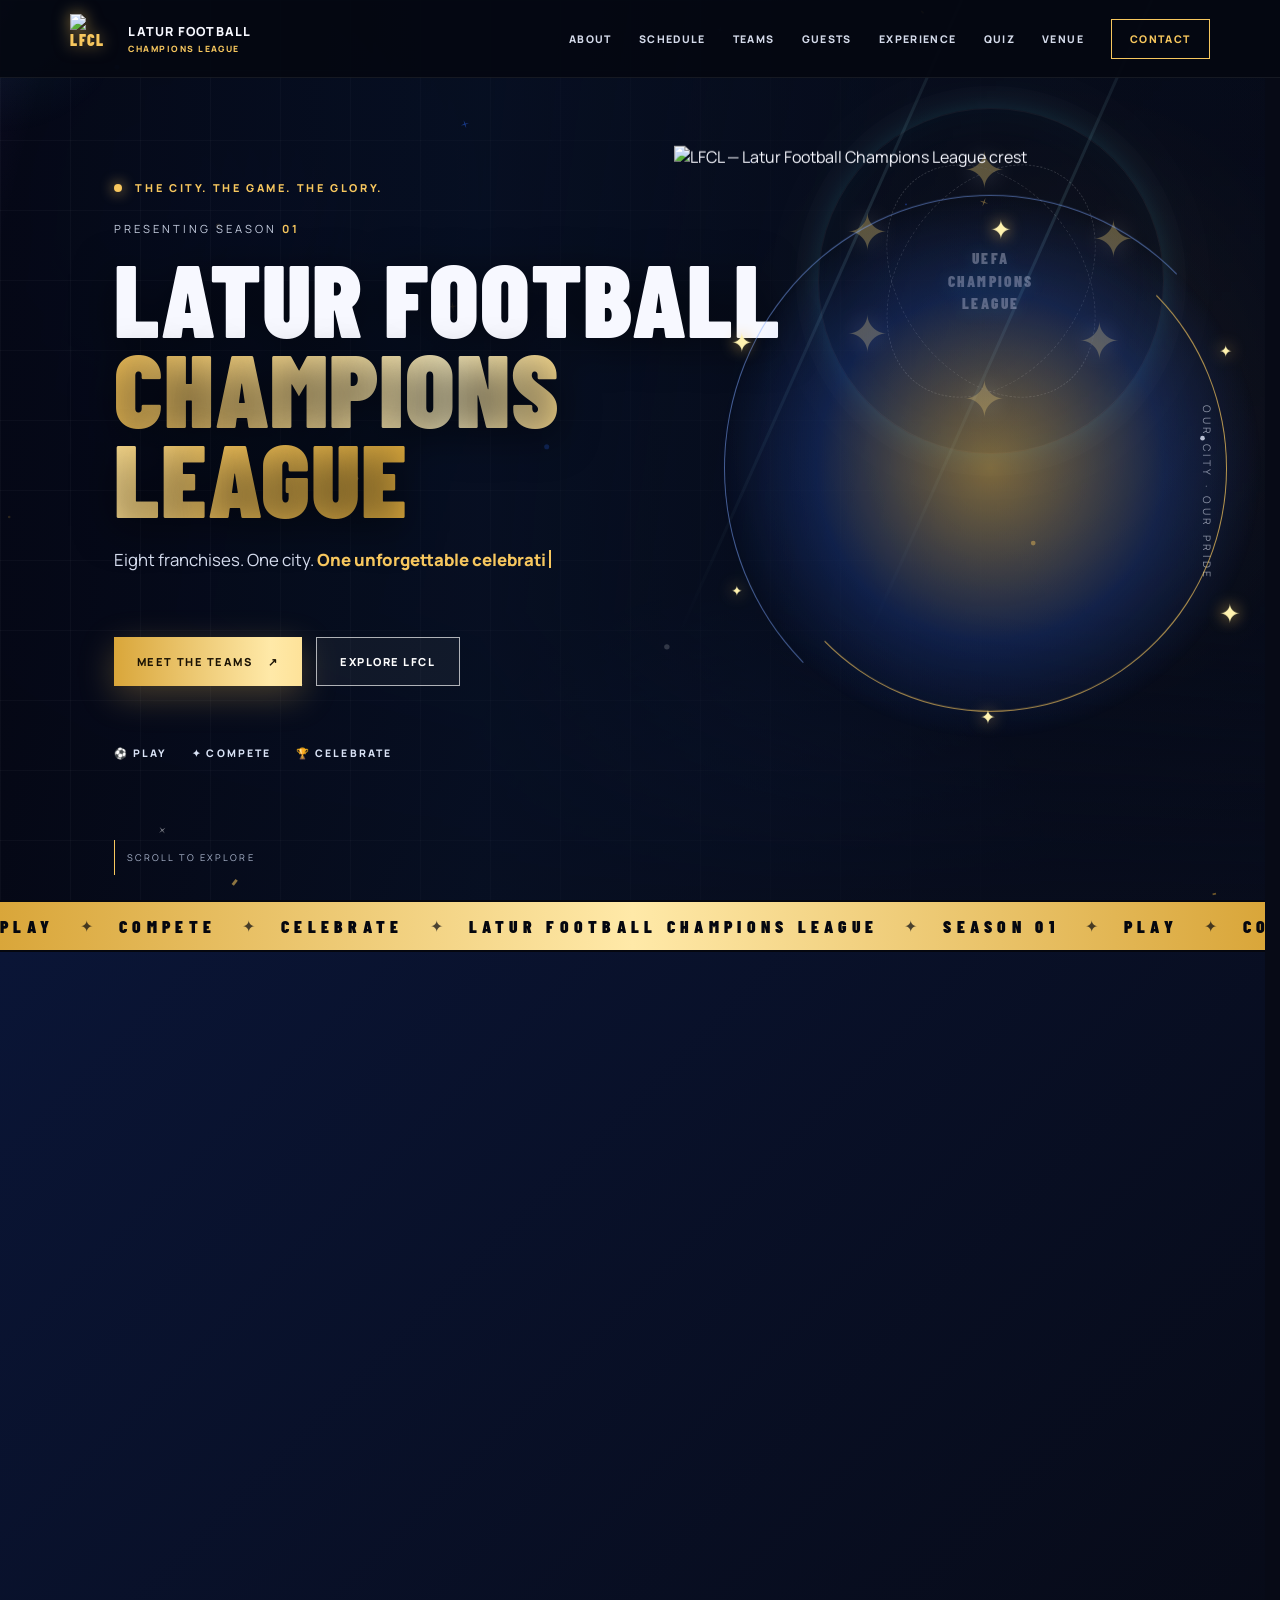
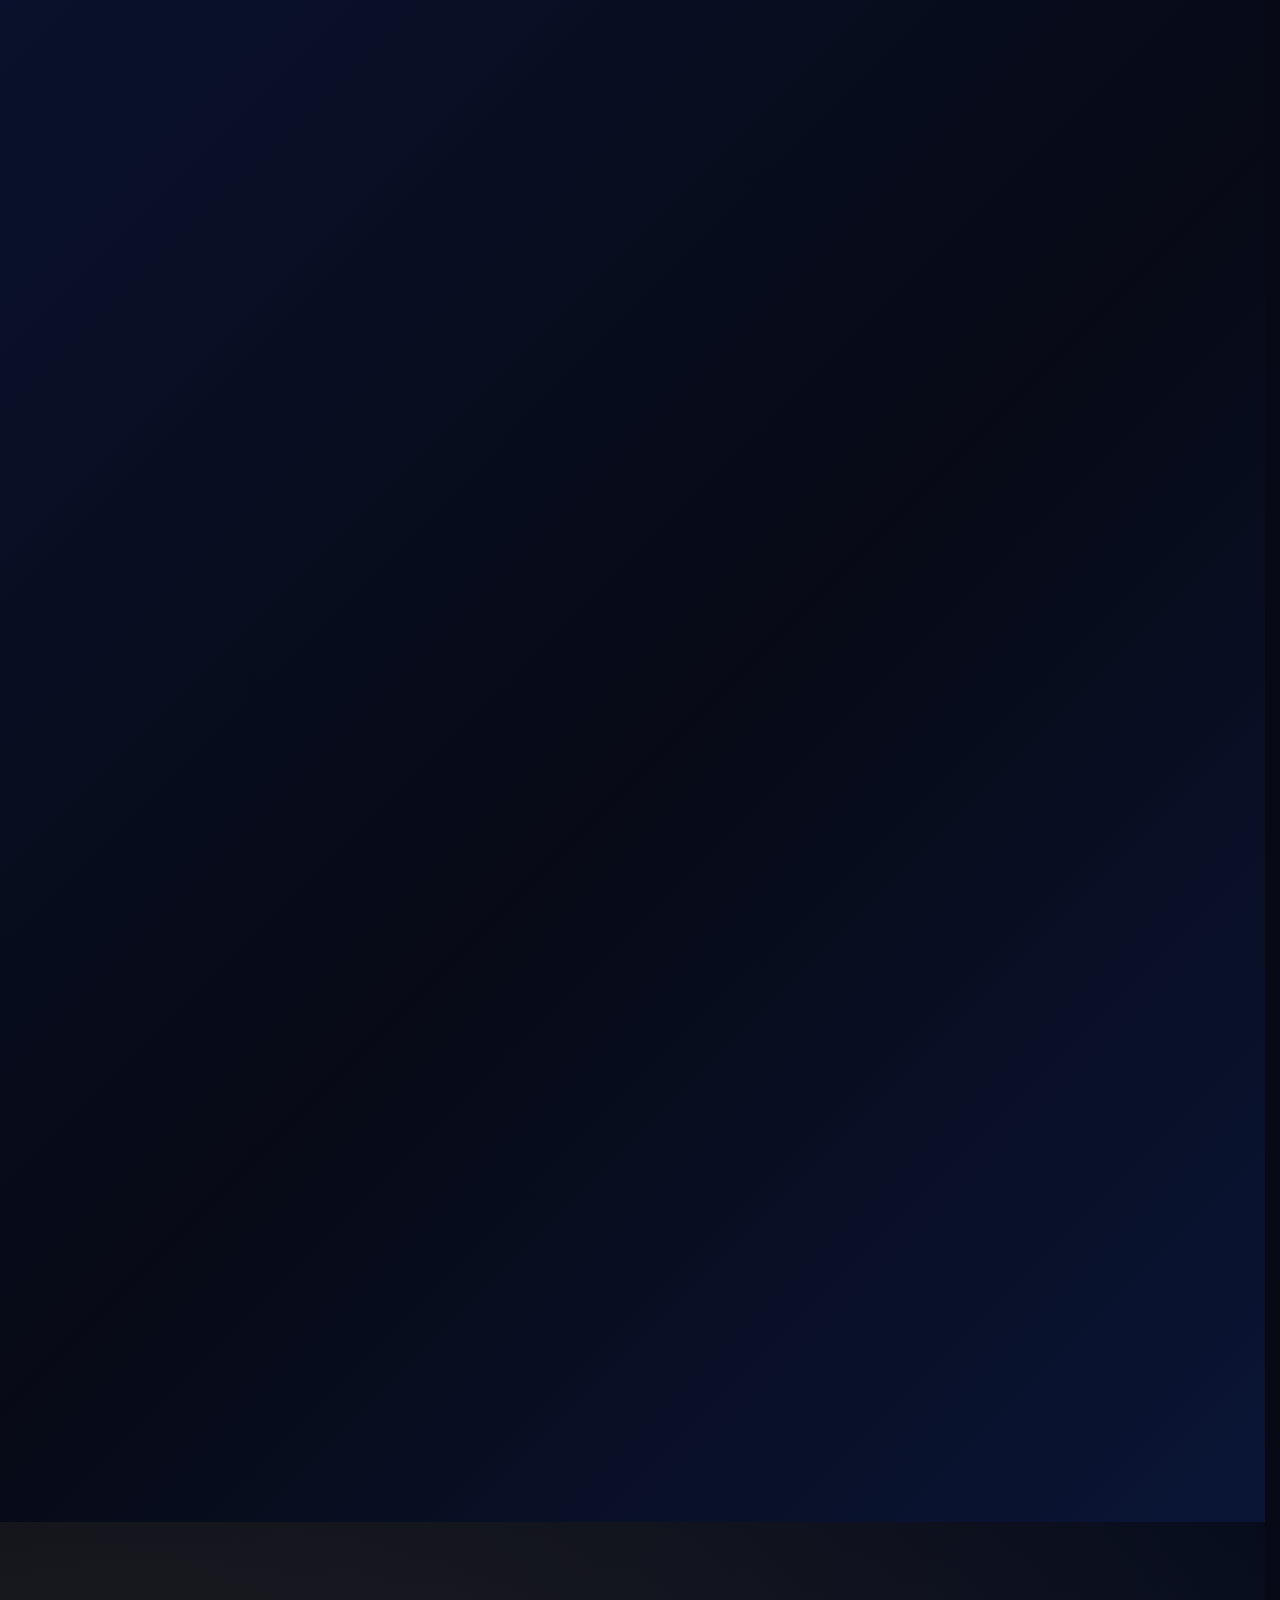
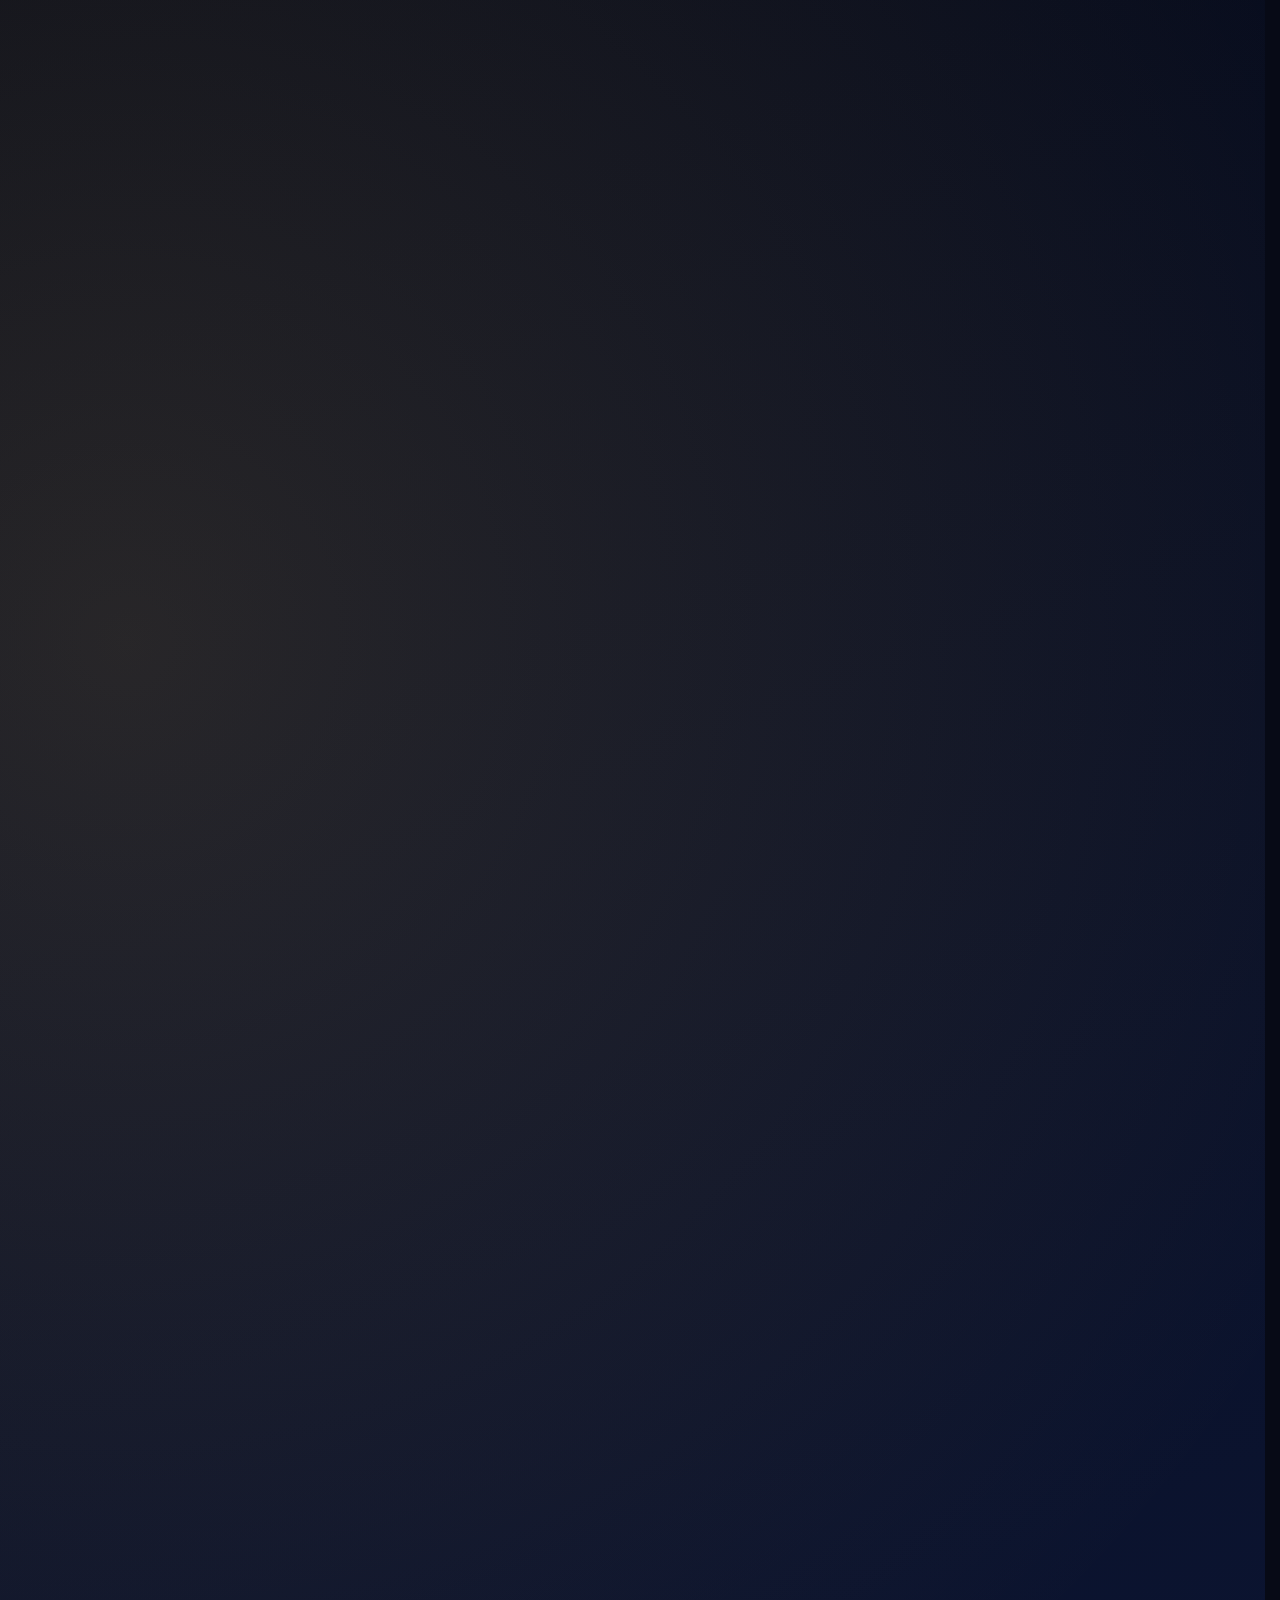
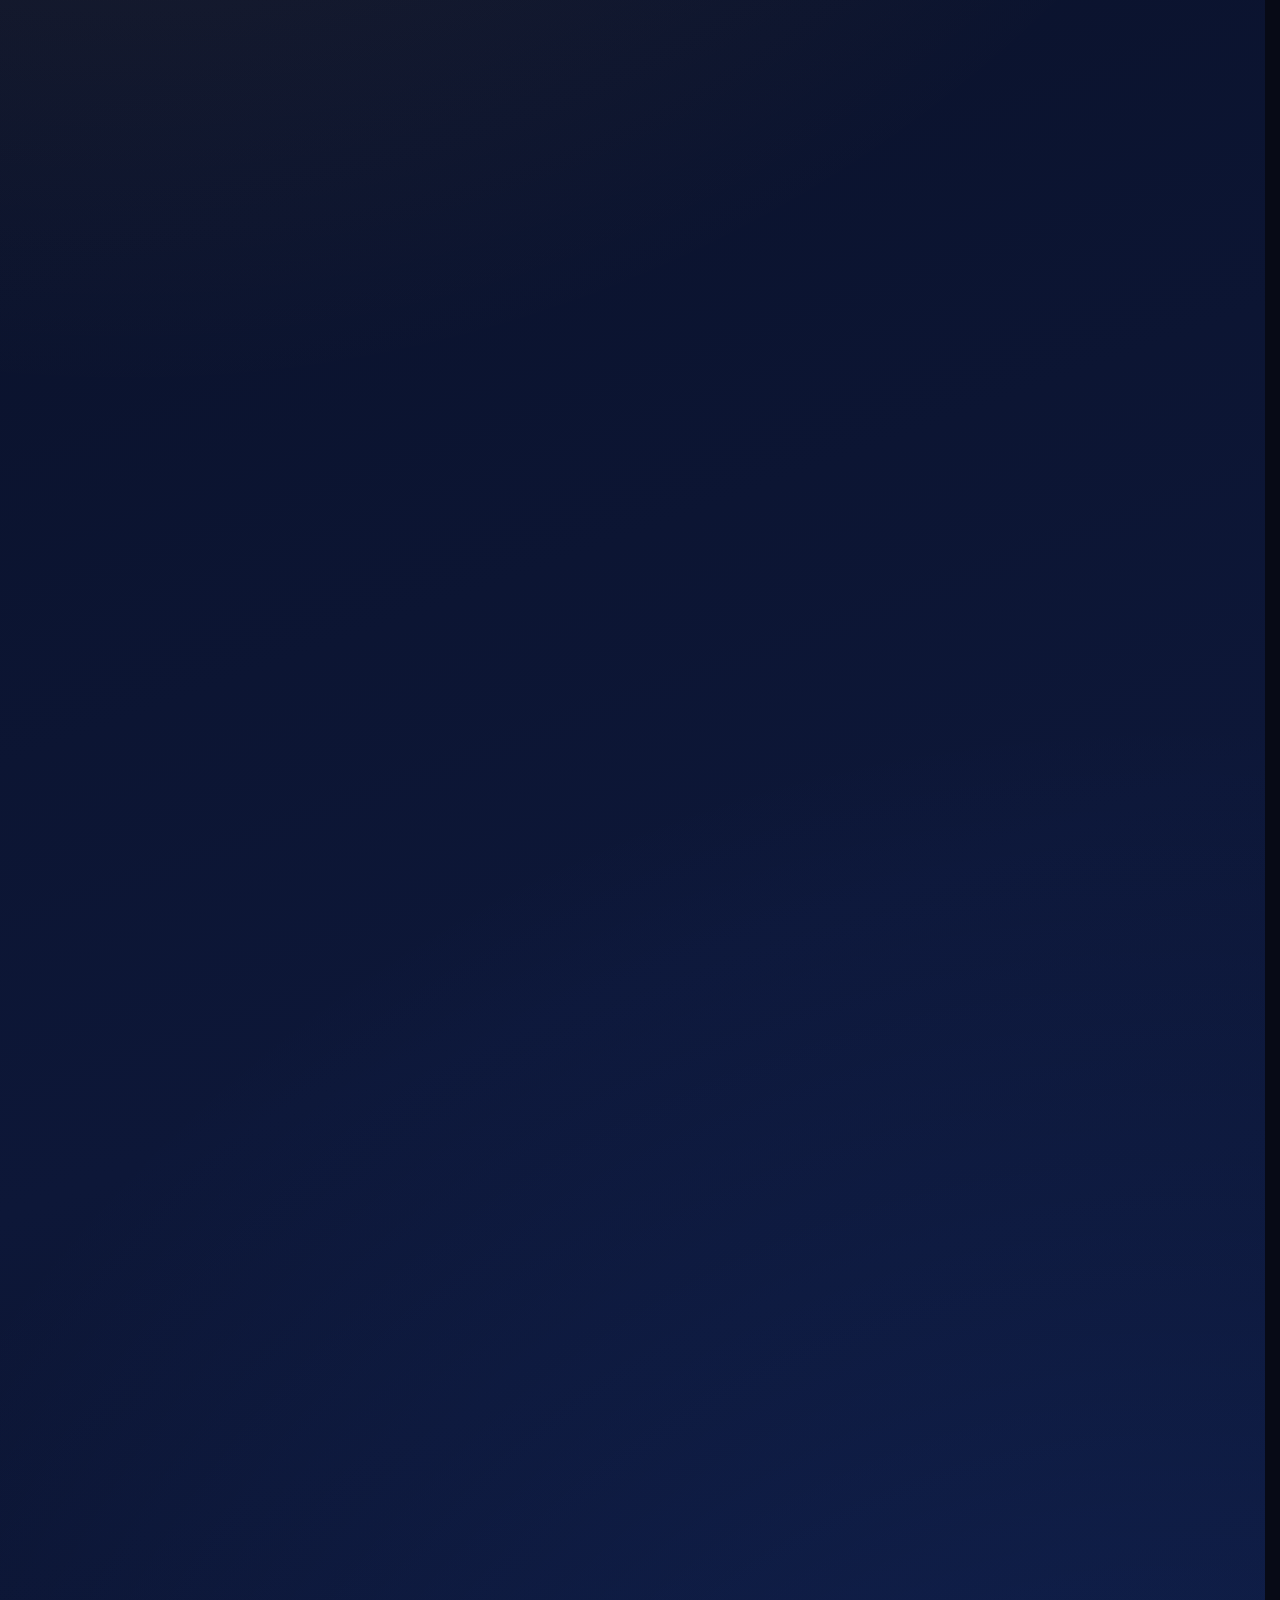
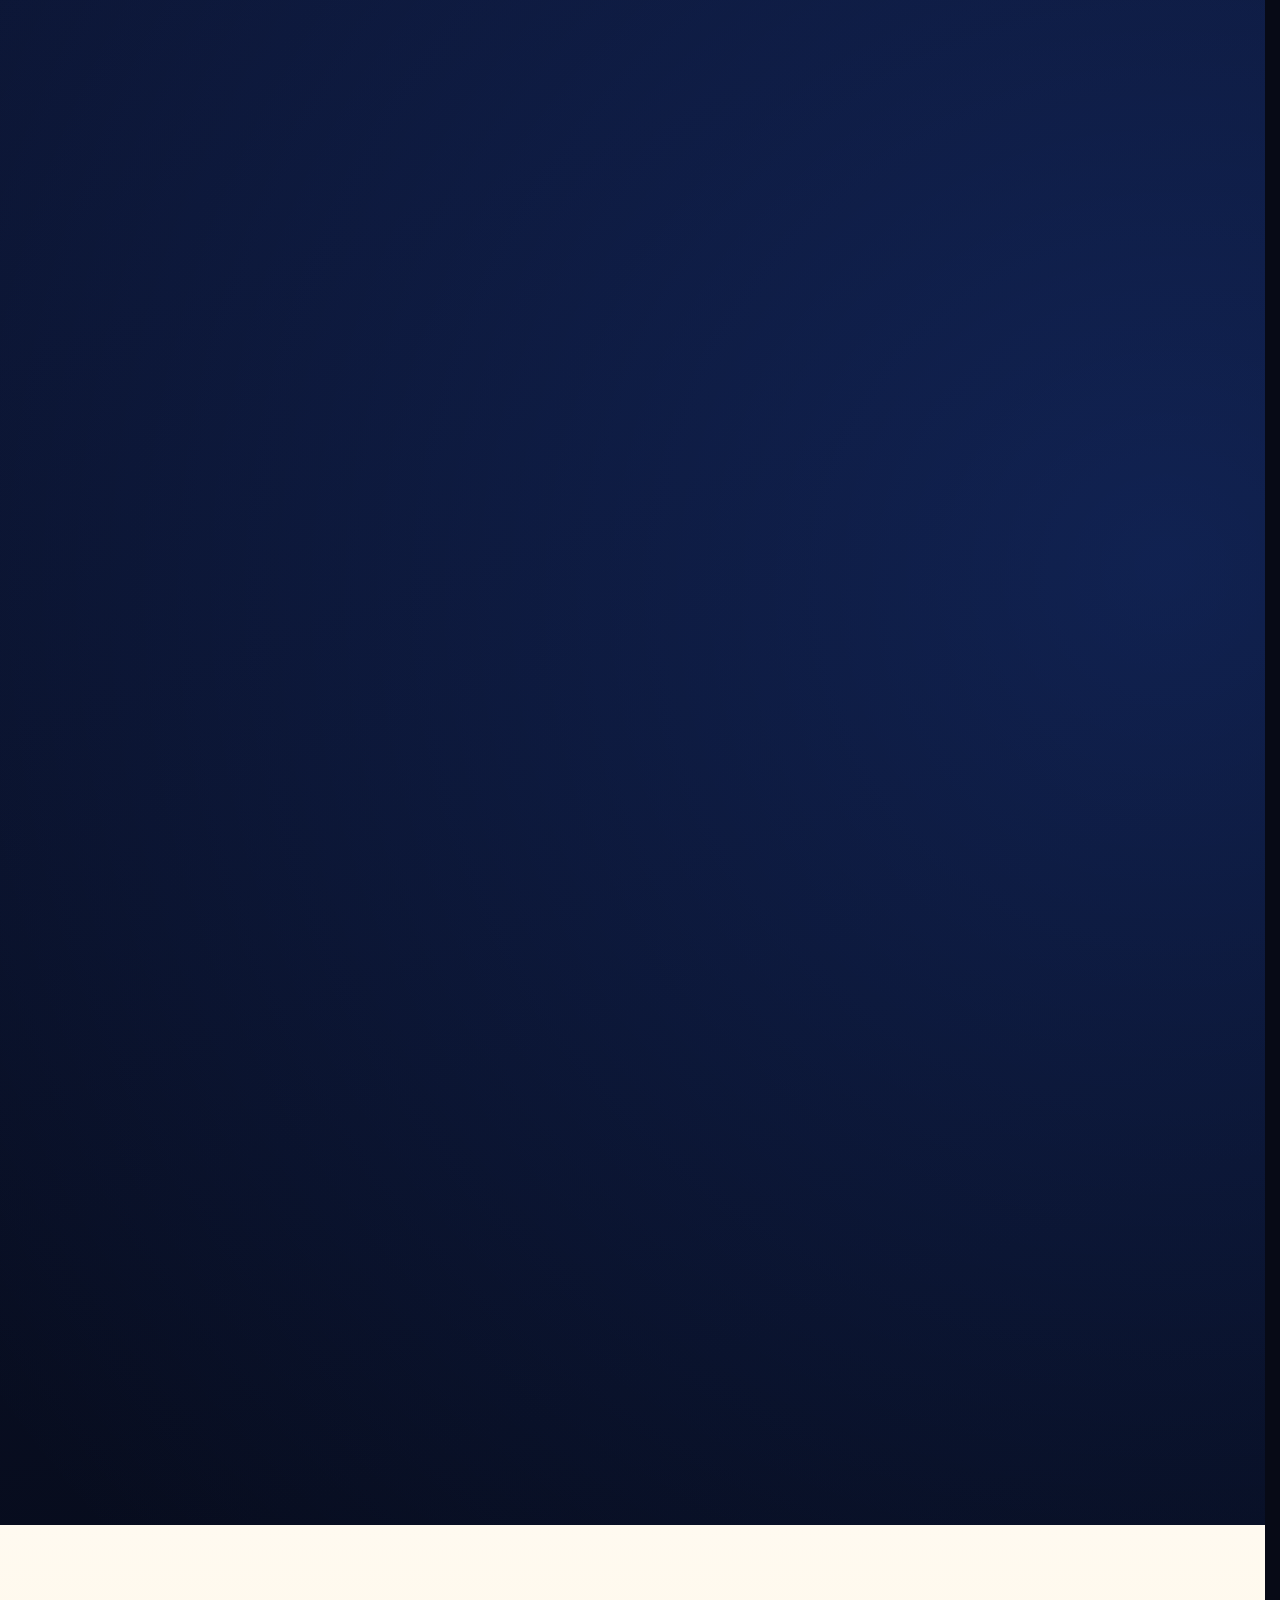
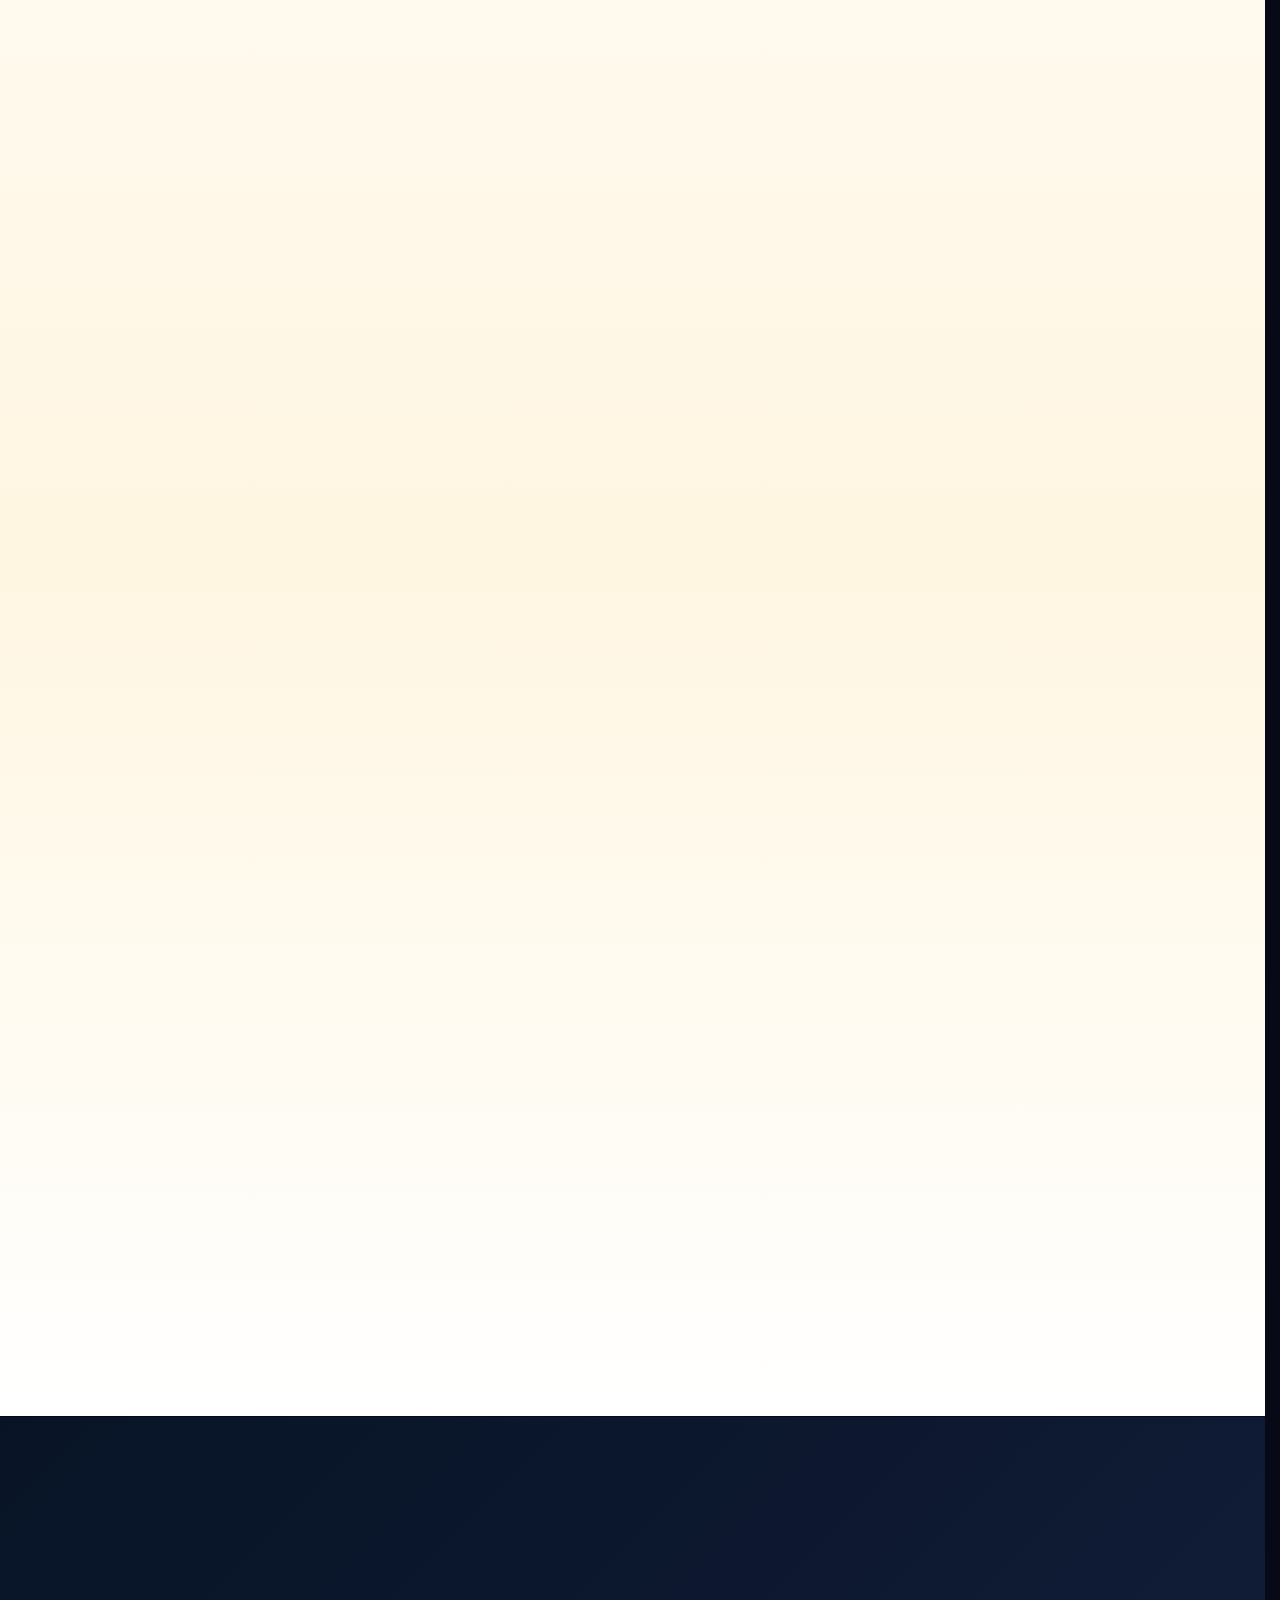
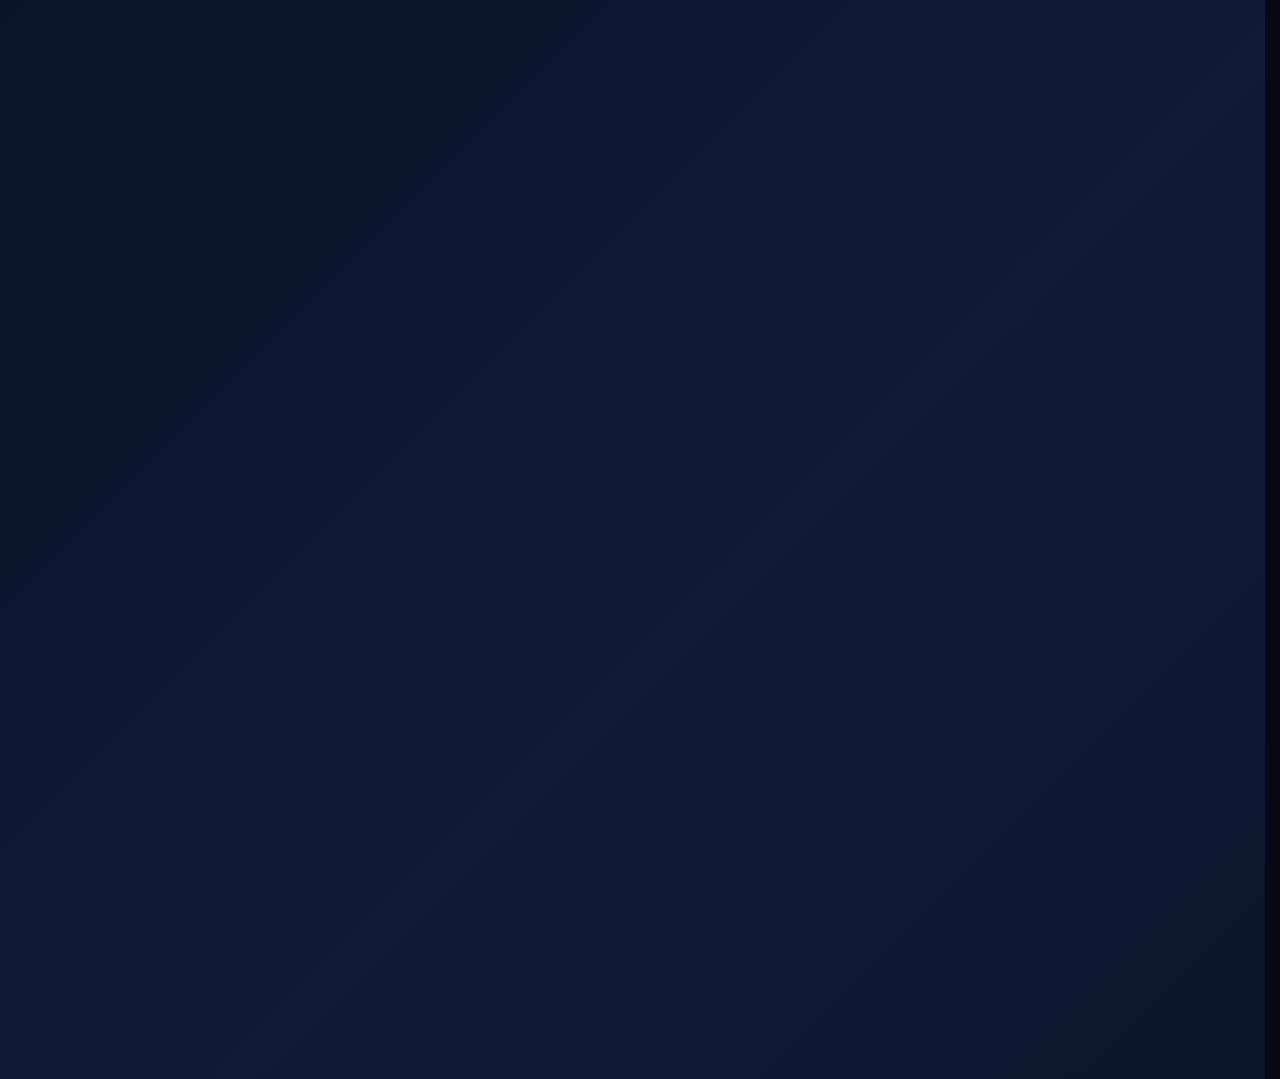
==== index.html @ 87393452 "Add files via upload" ====
<!doctype html>

<html lang="en">
  <head>
    <meta charset="utf-8" />
    <meta content="width=device-width, initial-scale=1" name="viewport" />
    <meta content="#080b19" name="theme-color" />
    <meta content="Naren" name="author" />
    <meta
      content="Latur Football Champions League Season 1 — Dadaji Turf, Latur."
      name="description"
    />
    <title>LFCL — Latur Football Champions League | Season 1</title>
    <link href="https://fonts.googleapis.com" rel="preconnect" />
    <link crossorigin="" href="https://fonts.gstatic.com" rel="preconnect" />
    <link
      href="https://fonts.googleapis.com/css2?family=Barlow+Condensed:wght@500;600;700;800;900&amp;family=Manrope:wght@400;500;600;700;800&amp;display=swap"
      rel="stylesheet"
      media="print"
      onload="this.media = 'all'"
    />
    <noscript
      ><link
        href="https://fonts.googleapis.com/css2?family=Barlow+Condensed:wght@500;600;700;800;900&amp;family=Manrope:wght@400;500;600;700;800&amp;display=swap"
        rel="stylesheet"
    /></noscript>
    <link rel="icon" type="image/webp" href="assets/lfcl-logo.webp" />
    <link rel="apple-touch-icon" href="assets/lfcl-logo.webp" />
    <meta property="og:type" content="website" />
    <meta
      property="og:title"
      content="LFCL — Latur Football Champions League | Season 1"
    />
    <meta
      property="og:description"
      content="Eight franchises. One city. Season 1 at Dadaji Turf, Latur."
    />
    <meta property="og:image" content="assets/lfcl-logo.webp" />
    <meta name="twitter:card" content="summary" />
    <meta name="color-scheme" content="dark" />
    <link href="https://upload.wikimedia.org" rel="preconnect" crossorigin="" />
    <link rel="preload" as="image" href="assets/lfcl-logo.webp" />
    <link
      rel="preload"
      as="image"
      href="assets/lfcl-logo-glow.webp"
      media="(min-width:701px)"
    />
    <link
      rel="preload"
      as="image"
      href="assets/hero-stadium.jpg"
      media="(min-width:701px)"
    />
    <noscript
      ><style>
        .reveal,
        main h2 {
          opacity: 1 !important;
          transform: none !important;
        }
        .loader {
          display: none !important;
        }
      </style></noscript
    >
    <link href="style.css" rel="stylesheet" />
  </head>
  <body>
    <div class="loader" id="loader">
      <div class="intro-starball">
        <i>✦</i><i>✦</i><i>✦</i><i>✦</i><i>✦</i><i>✦</i><b>⚽</b>
      </div>
      <div class="loader-name">LFCL <span>SEASON 01 · THE BIG NIGHT</span></div>
      <div class="loader-line"><i></i></div>
    </div>
    <div class="cursor-glow" id="cursorGlow"></div>
    <div class="scroll-progress" id="scrollProgress"></div>
    <nav class="nav">
      <a class="brand" href="#home"
        ><span aria-label="LFCL crest" class="brand-mark brand-logo"
          ><img alt="LFCL" src="assets/lfcl-logo.webp" /></span
        ><span>LATUR FOOTBALL<small>CHAMPIONS LEAGUE</small></span></a
      ><button
        aria-label="Open navigation"
        aria-controls="navLinks"
        aria-expanded="false"
        class="menu-toggle"
        id="menuToggle"
        type="button"
      >
        ☰
      </button>
      <div class="nav-links" id="navLinks">
        <a href="#about">ABOUT</a><a href="#schedule">SCHEDULE</a
        ><a href="#teams">TEAMS</a><a href="#guests">GUESTS</a
        ><a href="#experience">EXPERIENCE</a><a href="#quiz">QUIZ</a
        ><a href="#venue">VENUE</a
        ><a class="nav-cta" href="#contact">CONTACT</a>
      </div>
    </nav>
    <main>
      <section class="hero" id="home">
        <div class="aurora"><i></i><i></i><i></i></div>
        <canvas aria-hidden="true" class="fx"></canvas>
        <div class="hero-bg"></div>
        <div class="hero-vignette"></div>
        <div class="light-beam beam-one"></div>
        <div class="light-beam beam-two"></div>
        <div class="hero-grid"></div>
        <div aria-hidden="true" class="ucl-starball">
          <span>✦</span><span>✦</span><span>✦</span><span>✦</span><span>✦</span
          ><span>✦</span><b>UEFA<br />CHAMPIONS<br />LEAGUE</b>
        </div>
        <div class="hero-content reveal">
          <div class="eyebrow">
            <span class="pulse-dot"></span> THE CITY. THE GAME. THE GLORY.
          </div>
          <p class="season-tag">PRESENTING SEASON <b>01</b></p>
          <h1>LATUR FOOTBALL<br /><span>CHAMPIONS LEAGUE</span></h1>
          <p class="hero-copy">
            Eight franchises. One city.
            <span class="typed" id="typed">One unforgettable celebration.</span
            ><span class="caret"></span>
          </p>
          <div class="hero-actions">
            <a class="btn btn-gold" href="#teams"
              >MEET THE TEAMS <span>↗</span></a
            ><a class="btn btn-glass" href="#about">EXPLORE LFCL</a>
          </div>
          <div class="hero-foot">
            <span>⚽ PLAY</span><span>✦ COMPETE</span><span>🏆 CELEBRATE</span>
          </div>
        </div>
        <div class="hero-side-note">OUR CITY · OUR PRIDE</div>
        <div class="floating-ball">⚽</div>
        <div class="floating-boot">👟</div>
        <div class="floating-cup">🏆</div>
        <aside aria-label="LFCL crest" class="hero-crest">
          <div class="hc-glow"></div>
          <div class="hc-ring r1"></div>
          <div class="hc-ring r2"></div>
          <div class="hc-orbit">
            <i>✦</i><i>✦</i><i>✦</i><i>✦</i><i>✦</i><i>✦</i>
          </div>
          <img
            alt="LFCL — Latur Football Champions League crest"
            src="assets/lfcl-logo-glow.webp"
            width="1021"
            height="1040"
            decoding="async"
            fetchpriority="high"
          />
          <div class="hc-shine"></div>
        </aside>
        <div class="scroll-cue"><span></span> SCROLL TO EXPLORE</div>
      </section>
      <div aria-hidden="true" class="ticker">
        <div class="ticker-track">
          <span>PLAY</span><i>✦</i><span>COMPETE</span><i>✦</i
          ><span>CELEBRATE</span><i>✦</i
          ><span>LATUR FOOTBALL CHAMPIONS LEAGUE</span><i>✦</i
          ><span>SEASON 01</span><i>✦</i><span>PLAY</span><i>✦</i
          ><span>COMPETE</span><i>✦</i><span>CELEBRATE</span><i>✦</i
          ><span>LATUR FOOTBALL CHAMPIONS LEAGUE</span><i>✦</i
          ><span>SEASON 01</span><i>✦</i><span>PLAY</span><i>✦</i
          ><span>COMPETE</span><i>✦</i><span>CELEBRATE</span><i>✦</i
          ><span>LATUR FOOTBALL CHAMPIONS LEAGUE</span><i>✦</i
          ><span>SEASON 01</span><i>✦</i><span>PLAY</span><i>✦</i
          ><span>COMPETE</span><i>✦</i><span>CELEBRATE</span><i>✦</i
          ><span>LATUR FOOTBALL CHAMPIONS LEAGUE</span><i>✦</i
          ><span>SEASON 01</span><i>✦</i>
        </div>
      </div>
      <section class="intro section-pad" id="about">
        <div class="section-photo intro-photo"></div>
        <div class="photo-stamp">LEGENDS NEVER FADE</div>
        <div class="section-overlay"></div>
        <div class="section-inner split">
          <div class="reveal">
            <p class="kicker">01 / THE BIG PICTURE</p>
            <h2>MORE THAN<br /><em>A GAME.</em></h2>
            <p class="lead">
              A new football chapter for our city begins here. LFCL brings
              together passion, competition, community and the beautiful game in
              one electrifying league.
            </p>
            <p>
              Built around eight franchise teams and a shared love for football,
              Season 1 is a celebration of local pride and sporting spirit.
            </p>
            <a class="text-link" href="#experience"
              >FEEL THE ENERGY <span>→</span></a
            >
          </div>
          <div class="intro-stat-card reveal">
            <div class="stat-orbit"></div>
            <div class="big-stat" data-count="8">08</div>
            <h3>FRANCHISE TEAMS</h3>
            <p>One league. Countless stories.</p>
            <div class="stat-bottom">
              <span><b data-count="72">72</b> PLAYERS</span
              ><span>LATUR, INDIA</span>
            </div>
          </div>
        </div>
        <div class="about-strip section-inner">
          <figure class="strip-card reveal" data-tilt="">
            <img
              alt="Liverpool lifting the Champions League"
              loading="lazy"
              decoding="async"
              src="assets/liverpool-champions.jpg"
            />
            <figcaption>EUROPEAN GLORY</figcaption>
          </figure>
          <figure class="strip-card reveal" data-tilt="">
            <img
              alt="Lamine Yamal celebrating"
              loading="lazy"
              decoding="async"
              src="assets/yamal.jpg"
            />
            <figcaption>NEXT GENERATION</figcaption>
          </figure>
          <figure class="strip-card reveal" data-tilt="">
            <img
              alt="Featured football moment shared by the LFCL organiser"
              loading="lazy"
              decoding="async"
              src="assets/narendra-feature-photo.jpeg"
            />
            <figcaption>PURE PASSION</figcaption>
          </figure>
          <figure class="strip-card reveal" data-tilt="">
            <img
              alt="Mesut Özil celebrating in an Arsenal shirt"
              loading="lazy"
              decoding="async"
              src="assets/ozil-lifting-cup.jpg"
            />
            <figcaption>MESUT ÖZIL — THE MAGICIAN</figcaption>
          </figure>
          <figure class="strip-card reveal" data-tilt="">
            <img
              alt="Marco Materazzi and Rui Costa sharing a memorable football moment"
              loading="lazy"
              decoding="async"
              src="assets/about-materazzi-ruicosta.jpg"
            />
            <figcaption>RIVALS UNITED BY FOOTBALL</figcaption>
          </figure>
          <figure class="strip-card reveal" data-tilt="">
            <img
              alt="Three. One heartbeat."
              loading="lazy"
              decoding="async"
              src="assets/msn-celebration.jpg"
            />
            <figcaption>THREE. ONE HEARTBEAT.</figcaption>
          </figure>
        </div>
        <div class="corner-label">FOOTBALL BEYOND LIMITS</div>
      </section>

      <section class="schedule section-pad" id="schedule">
        <div class="schedule-glow"></div>
        <div class="section-inner">
          <div class="section-heading reveal">
            <p class="kicker">02 / THE ROAD TO GLORY</p>
            <h2>TOURNAMENT <em>FIXTURES</em></h2>
            <p>
              Mark the dates. Feel the excitement. Let the tournament begin.
            </p>
          </div>
          <div class="auction-banner reveal">
            <i class="ab-fill" aria-hidden="true"></i
            ><span class="auction-icon">🔨</span>
            <div>
              <small>PLAYER AUCTION · 19 NOVEMBER</small>
              <h3>AUCTION ON <b>19 NOVEMBER</b> AT <b>6:30 PM</b></h3>
              <p>
                Auction date: 19 November · Auction time: 6:30 PM. Be there for
                the big picks and the start of the LFCL journey.
              </p>
            </div>
            <span class="auction-pulse"></span>
            <div class="auction-count" id="auctionCount" aria-live="off">
              <div><b data-u="d">00</b><i>DAYS</i></div>
              <div><b data-u="h">00</b><i>HRS</i></div>
              <div><b data-u="m">00</b><i>MIN</i></div>
              <div><b data-u="s">00</b><i>SEC</i></div>
            </div>
          </div>
          <div class="schedule-grid">
            <article class="schedule-card reveal">
              <div class="schedule-icon">⚽</div>
              <small>FIRST LEG</small>
              <h3>19 &amp; 20 <em>DECEMBER</em></h3>
              <p>Match days · First leg</p>
              <span class="schedule-tag">DADAJI TURF</span>
            </article>
            <article class="schedule-card reveal">
              <div class="schedule-icon">🏆</div>
              <small>SECOND LEG</small>
              <h3>25, 26 &amp; 27 <em>DECEMBER</em></h3>
              <p>Match days · Second leg</p>
              <span class="schedule-tag">SAME LOCATION · DADAJI TURF</span>
            </article>
            <article class="schedule-card reveal">
              <div class="schedule-icon">🕔</div>
              <small>MATCH TIMINGS</small>
              <h3>5 PM <em>TO</em> 10 PM</h3>
              <p>Same timing for all matches</p>
              <span class="schedule-tag">EVERY MATCH DAY</span>
            </article>
            <article class="schedule-card transfer-card reveal">
              <div class="schedule-icon">🔁</div>
              <small>TRANSFER WINDOW</small>
              <h3>21 <em>DECEMBER</em></h3>
              <p>Available for one day only</p>
              <span class="schedule-tag">ONE-DAY WINDOW</span>
            </article>
          </div>
          <div class="fixtures-launch reveal">
            <span class="fl-pitch" aria-hidden="true"><i></i><b></b></span>
            <div>
              <small>32 MATCHES · 8 CLUBS · ONE CHAMPION</small>
              <h3>THE ROAD TO THE <em>FINAL</em></h3>
              <p>Explore every group-stage round and the knockout pathway.</p>
            </div>
            <button
              class="fixtures-toggle"
              id="fixturesToggle"
              type="button"
              aria-expanded="false"
              aria-controls="fixturesPanel"
            >
              <span class="fixture-button-icon">⚽</span
              ><span>VIEW TOURNAMENT FIXTURES</span
              ><span class="fixture-chevron" aria-hidden="true">⌄</span>
            </button>
          </div>
          <div
            class="fixtures-panel"
            id="fixturesPanel"
            data-stage="group"
            hidden
          >
            <div class="fixtures-panel-head">
              <div>
                <small>LFCL · SEASON 01</small>
                <h3>OFFICIAL MATCH <em>FIXTURES</em></h3>
              </div>
              <span class="fixtures-total">32 MATCHES</span>
            </div>
            <div
              class="fixture-tabs"
              id="fixtureTabs"
              role="tablist"
              aria-label="Fixture rounds"
            ></div>
            <div
              class="fixture-round-heading"
              id="fixtureRoundHeading"
              aria-live="polite"
            ></div>
            <div class="fixture-list" id="fixtureList"></div>
            <p class="fixture-note">
              Kick-off times and individual match dates will be announced by the
              tournament organisers.
            </p>
          </div>
          <div class="schedule-location reveal">
            <span>📍</span>
            <div><small>TOURNAMENT VENUE</small><b>DADAJI TURF</b></div>
            <a
              href="https://www.google.com/maps/search/?api=1&amp;query=Dadaji+Turf+Latur"
              rel="noopener"
              target="_blank"
              >VIEW LOCATION ↗</a
            >
          </div>
        </div>
      </section>
      <section class="teams section-pad" id="teams">
        <div class="teams-bg"></div>
        <div class="section-inner">
          <div class="section-heading reveal">
            <p class="kicker">03 / THE CONTENDERS</p>
            <h2>MEET THE <em>FRANCHISES</em></h2>
            <p>Eight identities. Eight ambitions. One trophy to chase.</p>
          </div>
          <div class="team-directory-tools reveal">
            <label class="team-search-wrap" for="teamSearch"
              ><span aria-hidden="true">⌕</span
              ><input
                id="teamSearch"
                type="search"
                placeholder="Search club, country or owner…"
                autocomplete="off"
              /><kbd>⌘ K</kbd></label
            ><span class="team-results" id="teamResults" aria-live="polite"
              >SHOWING 8 OF 8 TEAMS</span
            >
          </div>
          <div class="team-grid">
            <article class="team-card milan reveal" data-country="Italy">
              <div class="team-watermark">AC</div>
              <div class="team-top"><b aria-hidden="true">⚽</b></div>
              <div class="team-emblem">
                <img
                  alt="AC Milan crest"
                  decoding="async"
                  loading="lazy"
                  referrerpolicy="no-referrer"
                  data-fb="assets/crest-milan.svg"
                  src="https://upload.wikimedia.org/wikipedia/commons/d/d0/Logo_of_AC_Milan.svg"
                />
              </div>
              <h3>AC MILAN</h3>
              <div class="owner-portraits">
                <div class="owner-person">
                  <img
                    alt="Mojes Aakhade — AC MILAN owner"
                    loading="lazy"
                    decoding="async"
                    src="assets/owner-ac-milan.jpg"
                    width="400"
                    height="400"
                  /><span>Mojes Aakhade</span>
                </div>
              </div>
              <p>OWNER <b>Mojes Aakhade</b></p>
              <div class="team-stripe"></div>
            </article>
            <article class="team-card arsenal reveal" data-country="England">
              <div class="team-watermark">A</div>
              <div class="team-top"><b aria-hidden="true">⚽</b></div>
              <div class="team-emblem">
                <img
                  alt="Arsenal crest"
                  decoding="async"
                  loading="lazy"
                  referrerpolicy="no-referrer"
                  data-fb="assets/crest-arsenal.svg"
                  src="https://upload.wikimedia.org/wikipedia/en/5/53/Arsenal_FC.svg"
                />
              </div>
              <h3>ARSENAL</h3>
              <div class="owner-portraits">
                <div class="owner-person">
                  <img
                    alt="Adv Vijaykumar Jadhav — ARSENAL owner"
                    loading="lazy"
                    decoding="async"
                    src="assets/owner-arsenal.jpg"
                    width="400"
                    height="400"
                  /><span>Adv Vijaykumar Jadhav</span>
                </div>
              </div>
              <p>OWNER <b>Adv Vijaykumar Jadhav</b></p>
              <div class="team-stripe"></div>
            </article>
            <article class="team-card psg reveal" data-country="France">
              <div class="team-watermark">PSG</div>
              <div class="team-top"><b aria-hidden="true">⚽</b></div>
              <div class="team-emblem">
                <img
                  alt="Paris Saint-Germain crest"
                  decoding="async"
                  loading="lazy"
                  referrerpolicy="no-referrer"
                  data-fb="assets/crest-psg.svg"
                  src="https://upload.wikimedia.org/wikipedia/en/a/a7/Paris_Saint-Germain_F.C..svg"
                />
              </div>
              <h3>PARIS SAINT-GERMAIN</h3>
              <div class="owner-portraits">
                <div class="owner-person">
                  <img
                    alt="Akshay Jagtap — PARIS SAINT-GERMAIN owner"
                    loading="lazy"
                    decoding="async"
                    src="assets/owner-psg.jpg"
                    width="400"
                    height="400"
                  /><span>Akshay Jagtap</span>
                </div>
              </div>
              <p>OWNER <b>Akshay Jagtap</b></p>
              <div class="team-stripe"></div>
            </article>
            <article class="team-card united reveal" data-country="England">
              <div class="team-watermark">MU</div>
              <div class="team-top"><b aria-hidden="true">⚽</b></div>
              <div class="team-emblem">
                <img
                  alt="Manchester United crest"
                  decoding="async"
                  loading="lazy"
                  referrerpolicy="no-referrer"
                  data-fb="assets/crest-united.svg"
                  src="https://upload.wikimedia.org/wikipedia/en/7/7a/Manchester_United_FC_crest.svg"
                />
              </div>
              <h3>MANCHESTER UNITED</h3>
              <div class="owner-portraits">
                <div class="owner-person">
                  <img
                    alt="Aniket Chapsi — MANCHESTER UNITED owner"
                    loading="lazy"
                    decoding="async"
                    src="assets/owner-man-united.jpg"
                    width="400"
                    height="400"
                  /><span>Aniket Chapsi</span>
                </div>
              </div>
              <p>OWNER <b>Aniket Chapsi</b></p>
              <div class="team-stripe"></div>
            </article>
            <article class="team-card barca reveal" data-country="Spain">
              <div class="team-watermark">FCB</div>
              <div class="team-top"><b aria-hidden="true">⚽</b></div>
              <div class="team-emblem">
                <img
                  alt="FC Barcelona crest"
                  decoding="async"
                  loading="lazy"
                  referrerpolicy="no-referrer"
                  data-fb="assets/crest-barcelona.svg"
                  src="https://upload.wikimedia.org/wikipedia/en/4/47/FC_Barcelona_(crest).svg"
                />
              </div>
              <h3>FC BARCELONA</h3>
              <div class="owner-portraits">
                <div class="owner-person">
                  <img
                    alt="Pankaj Bidve — FC BARCELONA owner"
                    loading="lazy"
                    decoding="async"
                    src="assets/owner-barcelona.jpg"
                    width="400"
                    height="400"
                  /><span>Pankaj Bidve</span>
                </div>
              </div>
              <p>OWNER <b>Pankaj Bidve</b></p>
              <div class="team-stripe"></div>
            </article>
            <article class="team-card juve reveal" data-country="Italy">
              <div class="team-watermark">J</div>
              <div class="team-top"><b aria-hidden="true">⚽</b></div>
              <div class="team-emblem">
                <img
                  alt="Juventus logo"
                  decoding="async"
                  loading="lazy"
                  data-fb="assets/club-juventus-user-logo.jpg"
                  src="assets/crest-juventus.webp"
                />
              </div>
              <h3>JUVENTUS</h3>
              <div class="owner-portraits">
                <div class="owner-person">
                  <img
                    alt="Adv Junaid Shaikh — JUVENTUS owner"
                    loading="lazy"
                    decoding="async"
                    src="assets/owner-juventus.jpg"
                    width="400"
                    height="400"
                  /><span>Adv Junaid Shaikh</span>
                </div>
              </div>
              <p>OWNER <b>Adv Junaid Shaikh</b></p>
              <div class="team-stripe"></div>
            </article>
            <article class="team-card dortmund reveal" data-country="Germany">
              <div class="team-watermark">BVB</div>
              <div class="team-top"><b aria-hidden="true">⚽</b></div>
              <div class="team-emblem">
                <img
                  alt="Borussia Dortmund crest"
                  decoding="async"
                  loading="lazy"
                  data-fb="assets/club-bvb-user-logo.jpg"
                  src="assets/crest-dortmund.webp"
                />
              </div>
              <h3>BORUSSIA DORTMUND</h3>
              <div class="owner-portraits duo">
                <div class="owner-person">
                  <img
                    alt="Rajesh Bhise — BORUSSIA DORTMUND owner"
                    loading="lazy"
                    decoding="async"
                    src="assets/owner-rajesh-bhise-sq.webp"
                    width="400"
                    height="400"
                  /><span>Rajesh Bhise</span>
                </div>
                <div class="owner-person">
                  <img
                    alt="Ganesh Igave — BORUSSIA DORTMUND owner"
                    loading="lazy"
                    decoding="async"
                    src="assets/owner-ganesh-igave-sq.webp"
                    width="400"
                    height="400"
                  /><span>Ganesh Igave</span>
                </div>
              </div>
              <p>OWNERS <b>Ganesh Igave &amp; Rajesh Bhise</b></p>
              <div class="team-stripe"></div>
            </article>
            <article class="team-card madrid reveal" data-country="Spain">
              <div class="team-watermark">RM</div>
              <div class="team-top"><b aria-hidden="true">⚽</b></div>
              <div class="team-emblem">
                <img
                  alt="Real Madrid crest"
                  decoding="async"
                  loading="lazy"
                  referrerpolicy="no-referrer"
                  data-fb="assets/crest-madrid.svg"
                  src="https://upload.wikimedia.org/wikipedia/en/5/56/Real_Madrid_CF.svg"
                />
              </div>
              <h3>REAL MADRID</h3>
              <div class="owner-portraits duo">
                <div class="owner-person">
                  <img
                    alt="Anand Paulkar — REAL MADRID owner"
                    loading="lazy"
                    decoding="async"
                    src="assets/owner-anand-paulkar-sq.webp"
                    width="400"
                    height="400"
                  /><span>Anand Paulkar</span>
                </div>
                <div class="owner-person">
                  <img
                    alt="Ganesh Shingire — REAL MADRID owner"
                    loading="lazy"
                    decoding="async"
                    src="assets/owner-ganesh-shingire-sq.webp"
                    width="400"
                    height="400"
                  /><span>Ganesh Shingire</span>
                </div>
              </div>
              <p>OWNERS <b>Ganesh Shingire &amp; Anand Paulkar</b></p>
              <div class="team-stripe"></div>
            </article>
          </div>
          <div class="team-directory-footer reveal">
            <div><strong>08</strong><span>FRANCHISES</span></div>
            <i></i>
            <div><strong>02</strong><span>DUAL-OWNER TEAMS</span></div>
            <i></i>
            <div><strong>01</strong><span>CHAMPIONSHIP</span></div>
            <p>SELECT ANY CLUB TO EXPLORE ITS CREST &amp; OWNERS</p>
          </div>
        </div>
      </section>
      <section class="guests section-pad" id="guests">
        <div class="guests-bg"></div>
        <div class="section-inner">
          <div class="section-heading reveal">
            <p class="kicker">04 / THE HONOURED</p>
            <h2>OUR <em>GUESTS</em></h2>
            <p>Distinguished leaders and legal minds gracing LFCL Season 1.</p>
          </div>
          <div class="guest-layout">
            <article class="guest-chief">
              <span class="chief-badge">★ CHIEF GUEST</span
              ><img
                class="chief-photo"
                alt="Chief Guest Ajeet Bhaiya Patil Kavhekar"
                decoding="async"
                src="assets/guest-chief.jpg"
                loading="lazy"
                decoding="async"
              />
              <div class="chief-plate">
                <h3>Ajeet Bhaiya<br />Patil Kavhekar</h3>
                <p>President — BJP, Latur City</p>
              </div>
            </article>
            <div class="guest-grid">
              <article class="guest-card reveal">
                <div class="guest-photo">
                  <img
                    alt="Adv Shubham Yelshette"
                    loading="lazy"
                    decoding="async"
                    src="assets/guest-2.webp"
                  />
                </div>
                <span class="guest-tag">SPECIAL GUEST</span>
                <h3>Adv Shubham Yelshette</h3>
                <p>Head — THE JURISTIQ</p>
              </article>
              <article class="guest-card reveal">
                <div class="guest-photo">
                  <img
                    alt="Adv Naresh Kulkarni"
                    loading="lazy"
                    decoding="async"
                    src="assets/guest-3.webp"
                  />
                </div>
                <span class="guest-tag">SPECIAL GUEST</span>
                <h3>Adv Naresh Kulkarni</h3>
                <p>Distinguished Guest</p>
              </article>
              <article class="guest-card reveal">
                <div class="guest-photo">
                  <img
                    alt="गोविंद रुक्मिणबाई विठ्ठलराव जाधव"
                    loading="lazy"
                    decoding="async"
                    src="assets/guest-4.webp"
                  />
                </div>
                <span class="guest-tag">SPECIAL GUEST</span>
                <h3>Govind Rukminibai Vitthalrao Jadhav</h3>
                <p>
                  Chairperson, Water Supply Committee · Ausa Municipal Council
                </p>
              </article>
              <article class="guest-card reveal">
                <div class="guest-photo">
                  <img
                    alt="शिवाजीराव भिसे"
                    loading="lazy"
                    decoding="async"
                    src="assets/guest-5.webp"
                  />
                </div>
                <span class="guest-tag">SPECIAL GUEST</span>
                <h3>Shivajirao Bhise</h3>
                <p>
                  Former Police Officer · Director, Sahyadri Defence Career
                  Academy, Latur
                </p>
              </article>
              <article class="guest-card reveal">
                <div class="guest-photo">
                  <img
                    alt="Adv Sanjiv Jadhav"
                    loading="lazy"
                    decoding="async"
                    src="assets/guest-6.webp"
                  />
                </div>
                <span class="guest-tag">SPECIAL GUEST</span>
                <h3>Adv Sanjiv Jadhav</h3>
                <p>Vice President, Family Bar Association of Latur</p>
              </article>
            </div>
          </div>
        </div>
      </section>
      <section class="experience section-pad" id="experience">
        <canvas aria-hidden="true" class="fx"></canvas>
        <div class="experience-bg"></div>
        <div aria-hidden="true" class="ucl-watermark">
          ✦ ✦ ✦<br /><b>CHAMPIONS<br />LEAGUE</b>
        </div>
        <div class="experience-photo">
          <img
            alt="Champions League trophy celebration"
            src="assets/messi-ucl-trophy.jpg"
            loading="lazy"
            decoding="async"
          />
        </div>
        <div class="section-inner">
          <div class="section-heading reveal">
            <p class="kicker">05 / THE ATMOSPHERE</p>
            <h2>BUILT FOR <em>BIG MOMENTS</em></h2>
            <p>Every detail designed to celebrate the spirit of the game.</p>
          </div>
          <div class="feature-grid">
            <div class="feature feature-wide reveal">
              <div class="feature-icon">🏆</div>
              <div>
                <small>THE ULTIMATE PRIZE</small>
                <h3>CHASE THE GLORY</h3>
                <p>
                  Big ambitions, fierce rivalries and a trophy worth
                  remembering.
                </p>
              </div>
              <span class="feature-number">01</span>
            </div>
            <div class="feature reveal">
              <div class="feature-icon">👟</div>
              <small>SKILL &amp; SPEED</small>
              <h3>PLAY WITH PASSION</h3>
              <p>Every touch. Every run. Every moment.</p>
              <span class="feature-number">02</span>
            </div>
            <div class="feature reveal">
              <div class="feature-icon">🔥</div>
              <small>THE CROWD ENERGY</small>
              <h3>ONE CITY. ONE ROAR.</h3>
              <p>Local pride meets the beautiful game.</p>
              <span class="feature-number">03</span>
            </div>
            <div class="feature feature-wide reveal">
              <div class="feature-icon">📺</div>
              <div>
                <small>SHARE THE MOMENT</small>
                <h3>YOUTUBE COVERAGE</h3>
                <p>Be part of the action and relive the highlights.</p>
              </div>
              <span class="feature-number">04</span>
            </div>
          </div>
          <div class="moments reveal">
            <p class="kicker">EUROPEAN NIGHTS · ICONIC FOOTBALL MOMENTS</p>
            <div class="moments-track">
              <figure class="moment">
                <img
                  alt="REAL MADRID — A night of Champions League drama"
                  loading="lazy"
                  decoding="async"
                  src="assets/european-night-real-madrid-milan.webp"
                />
                <figcaption>
                  <small>REAL MADRID</small
                  ><b>A night of Champions League drama</b>
                </figcaption>
              </figure>
              <figure class="moment">
                <img
                  alt="PARIS SAINT-GERMAIN — The champions celebrate"
                  loading="lazy"
                  decoding="async"
                  src="assets/european-night-psg-champions.webp"
                />
                <figcaption>
                  <small>PARIS SAINT-GERMAIN</small
                  ><b>The champions celebrate</b>
                </figcaption>
              </figure>
              <figure class="moment">
                <img
                  alt="EUROPEAN RIVALS — A battle for every ball"
                  loading="lazy"
                  decoding="async"
                  src="assets/european-night-liverpool-attack.webp"
                />
                <figcaption>
                  <small>EUROPEAN RIVALS</small><b>A battle for every ball</b>
                </figcaption>
              </figure>
              <figure class="moment">
                <img
                  alt="MANCHESTER UNITED — A night to remember"
                  loading="lazy"
                  decoding="async"
                  src="assets/european-night-man-utd-glory.webp"
                />
                <figcaption>
                  <small>MANCHESTER UNITED</small><b>A night to remember</b>
                </figcaption>
              </figure>
              <figure class="moment moment-faces">
                <img
                  alt="REAL MADRID — Pure football emotion"
                  loading="lazy"
                  decoding="async"
                  src="assets/european-night-real-madrid-celebration-faces.webp"
                />
                <figcaption>
                  <small>REAL MADRID</small><b>Pure football emotion</b>
                </figcaption>
              </figure>
              <figure class="moment">
                <img
                  alt="BAYERN × DORTMUND — Der Klassiker under the lights"
                  loading="lazy"
                  decoding="async"
                  src="assets/european-night-bayern-dortmund.webp"
                />
                <figcaption>
                  <small>BAYERN × DORTMUND</small
                  ><b>Der Klassiker under the lights</b>
                </figcaption>
              </figure>
              <figure class="moment">
                <img
                  alt="MATERAZZI × RUI COSTA — Respect beyond rivalry"
                  loading="lazy"
                  decoding="async"
                  src="assets/european-night-materazzi-ruicosta.webp"
                />
                <figcaption>
                  <small>MATERAZZI × RUI COSTA</small
                  ><b>Respect beyond rivalry</b>
                </figcaption>
              </figure>
              <figure class="moment" aria-hidden="true">
                <img
                  alt="REAL MADRID — A night of Champions League drama"
                  loading="lazy"
                  decoding="async"
                  src="assets/european-night-real-madrid-milan.webp"
                />
                <figcaption>
                  <small>REAL MADRID</small
                  ><b>A night of Champions League drama</b>
                </figcaption>
              </figure>
              <figure class="moment" aria-hidden="true">
                <img
                  alt="PARIS SAINT-GERMAIN — The champions celebrate"
                  loading="lazy"
                  decoding="async"
                  src="assets/european-night-psg-champions.webp"
                />
                <figcaption>
                  <small>PARIS SAINT-GERMAIN</small
                  ><b>The champions celebrate</b>
                </figcaption>
              </figure>
              <figure class="moment" aria-hidden="true">
                <img
                  alt="EUROPEAN RIVALS — A battle for every ball"
                  loading="lazy"
                  decoding="async"
                  src="assets/european-night-liverpool-attack.webp"
                />
                <figcaption>
                  <small>EUROPEAN RIVALS</small><b>A battle for every ball</b>
                </figcaption>
              </figure>
              <figure class="moment" aria-hidden="true">
                <img
                  alt="MANCHESTER UNITED — A night to remember"
                  loading="lazy"
                  decoding="async"
                  src="assets/european-night-man-utd-glory.webp"
                />
                <figcaption>
                  <small>MANCHESTER UNITED</small><b>A night to remember</b>
                </figcaption>
              </figure>
              <figure class="moment moment-faces" aria-hidden="true">
                <img
                  alt="REAL MADRID — Pure football emotion"
                  loading="lazy"
                  decoding="async"
                  src="assets/european-night-real-madrid-celebration-faces.webp"
                />
                <figcaption>
                  <small>REAL MADRID</small><b>Pure football emotion</b>
                </figcaption>
              </figure>
              <figure class="moment" aria-hidden="true">
                <img
                  alt="BAYERN × DORTMUND — Der Klassiker under the lights"
                  loading="lazy"
                  decoding="async"
                  src="assets/european-night-bayern-dortmund.webp"
                />
                <figcaption>
                  <small>BAYERN × DORTMUND</small
                  ><b>Der Klassiker under the lights</b>
                </figcaption>
              </figure>
              <figure class="moment" aria-hidden="true">
                <img
                  alt="MATERAZZI × RUI COSTA — Respect beyond rivalry"
                  loading="lazy"
                  decoding="async"
                  src="assets/european-night-materazzi-ruicosta.webp"
                />
                <figcaption>
                  <small>MATERAZZI × RUI COSTA</small
                  ><b>Respect beyond rivalry</b>
                </figcaption>
              </figure>
            </div>
          </div>
        </div>
      </section>
      <section class="quiz-section section-pad" id="quiz">
        <div class="quiz-bg"></div>
        <div class="lyrics-bg" aria-hidden="true">
          <div class="lyrics-roll">
            <div class="lyrics-set">
              <p class="t">
                🎵 LFCL – LATUR FOOTBALL CHAMPIONS LEAGUE | THE ULTIMATE
                SHOWDOWN! 🎵
              </p>
              <p class="gap"></p>
              <p class="v">From the heart of Latur, a new legend will rise,</p>
              <p class="v">Eight fearless warriors, reaching for the skies!</p>
              <p class="v">The ground is ready, the battle begins,</p>
              <p class="v">One dream, one passion, one team that wins!</p>
              <p class="gap"></p>
              <p class="v">The first season, a brand-new flame,</p>
              <p class="v">Eight mighty teams, one glorious game!</p>
              <p class="v">
                With fire in their hearts and pride in their eyes,
              </p>
              <p class="v">They fight for glory, they aim for the prize!</p>
              <p class="gap"></p>
              <p class="v">Feel the thunder, hear the sound,</p>
              <p class="v">Champions are rising all around!</p>
              <p class="v">Every heartbeat, every goal,</p>
              <p class="v">Football is the fire in our soul!</p>
              <p class="gap"></p>
              <p class="c">LFCL! LFCL!</p>
              <p class="c">Latur Football Champions League!</p>
              <p class="v">Raise your hands, let the whole world see,</p>
              <p class="v">This is our game, this is our victory!</p>
              <p class="gap"></p>
              <p class="c">LFCL! LFCL!</p>
              <p class="v">The spirit of champions, wild and free!</p>
              <p class="v">One passion, one dream, one destiny,</p>
              <p class="v">We are the pride of LFCL!</p>
              <p class="gap"></p>
              <p class="v">Every pass, every move, every fight,</p>
              <p class="v">Every goal takes us closer to the light!</p>
              <p class="v">Speed and skill, courage and pride,</p>
              <p class="v">Champions never step aside!</p>
              <p class="gap"></p>
              <p class="v">Vijay and Moses lead the way,</p>
              <p class="v">Building a legacy from this very day!</p>
              <p class="v">With vision and passion, they make it real,</p>
              <p class="v">A football revolution with LFCL!</p>
              <p class="gap"></p>
              <p class="v">From the streets of Latur to the stadium lights,</p>
              <p class="v">We rise together, we unite!</p>
              <p class="v">Win or lose, we stand as one,</p>
              <p class="v">The journey has only just begun!</p>
              <p class="gap"></p>
              <p class="c">LFCL! LFCL!</p>
              <p class="c">Latur Football Champions League!</p>
              <p class="v">Eight teams fighting, one dream alive,</p>
              <p class="v">Feel the passion, feel the pride!</p>
              <p class="gap"></p>
              <p class="c">LFCL! LFCL!</p>
              <p class="v">Let the champions rise and shine!</p>
              <p class="v">First season, first history,</p>
              <p class="v">Latur forever, football glory!</p>
              <p class="gap"></p>
              <p class="c">Are you ready?</p>
              <p class="gap"></p>
              <p class="c">LFCL! LFCL!</p>
              <p class="gap"></p>
              <p class="c">Who are we?</p>
              <p class="gap"></p>
              <p class="c">CHAMPIONS! CHAMPIONS!</p>
              <p class="gap"></p>
              <p class="c">Latur! Latur!</p>
              <p class="gap"></p>
              <p class="c">LET'S PLAY! LET'S FIGHT!</p>
              <p class="c">LET'S MAKE HISTORY TONIGHT!</p>
              <p class="gap"></p>
              <p class="t">LFCL... THE GAME BEGINS! 🏆</p>
              <p class="gap"></p>
            </div>
            <div class="lyrics-set">
              <p class="t">
                🎵 LFCL – LATUR FOOTBALL CHAMPIONS LEAGUE | THE ULTIMATE
                SHOWDOWN! 🎵
              </p>
              <p class="gap"></p>
              <p class="v">From the heart of Latur, a new legend will rise,</p>
              <p class="v">Eight fearless warriors, reaching for the skies!</p>
              <p class="v">The ground is ready, the battle begins,</p>
              <p class="v">One dream, one passion, one team that wins!</p>
              <p class="gap"></p>
              <p class="v">The first season, a brand-new flame,</p>
              <p class="v">Eight mighty teams, one glorious game!</p>
              <p class="v">
                With fire in their hearts and pride in their eyes,
              </p>
              <p class="v">They fight for glory, they aim for the prize!</p>
              <p class="gap"></p>
              <p class="v">Feel the thunder, hear the sound,</p>
              <p class="v">Champions are rising all around!</p>
              <p class="v">Every heartbeat, every goal,</p>
              <p class="v">Football is the fire in our soul!</p>
              <p class="gap"></p>
              <p class="c">LFCL! LFCL!</p>
              <p class="c">Latur Football Champions League!</p>
              <p class="v">Raise your hands, let the whole world see,</p>
              <p class="v">This is our game, this is our victory!</p>
              <p class="gap"></p>
              <p class="c">LFCL! LFCL!</p>
              <p class="v">The spirit of champions, wild and free!</p>
              <p class="v">One passion, one dream, one destiny,</p>
              <p class="v">We are the pride of LFCL!</p>
              <p class="gap"></p>
              <p class="v">Every pass, every move, every fight,</p>
              <p class="v">Every goal takes us closer to the light!</p>
              <p class="v">Speed and skill, courage and pride,</p>
              <p class="v">Champions never step aside!</p>
              <p class="gap"></p>
              <p class="v">Vijay and Moses lead the way,</p>
              <p class="v">Building a legacy from this very day!</p>
              <p class="v">With vision and passion, they make it real,</p>
              <p class="v">A football revolution with LFCL!</p>
              <p class="gap"></p>
              <p class="v">From the streets of Latur to the stadium lights,</p>
              <p class="v">We rise together, we unite!</p>
              <p class="v">Win or lose, we stand as one,</p>
              <p class="v">The journey has only just begun!</p>
              <p class="gap"></p>
              <p class="c">LFCL! LFCL!</p>
              <p class="c">Latur Football Champions League!</p>
              <p class="v">Eight teams fighting, one dream alive,</p>
              <p class="v">Feel the passion, feel the pride!</p>
              <p class="gap"></p>
              <p class="c">LFCL! LFCL!</p>
              <p class="v">Let the champions rise and shine!</p>
              <p class="v">First season, first history,</p>
              <p class="v">Latur forever, football glory!</p>
              <p class="gap"></p>
              <p class="c">Are you ready?</p>
              <p class="gap"></p>
              <p class="c">LFCL! LFCL!</p>
              <p class="gap"></p>
              <p class="c">Who are we?</p>
              <p class="gap"></p>
              <p class="c">CHAMPIONS! CHAMPIONS!</p>
              <p class="gap"></p>
              <p class="c">Latur! Latur!</p>
              <p class="gap"></p>
              <p class="c">LET'S PLAY! LET'S FIGHT!</p>
              <p class="c">LET'S MAKE HISTORY TONIGHT!</p>
              <p class="gap"></p>
              <p class="t">LFCL... THE GAME BEGINS! 🏆</p>
              <p class="gap"></p>
            </div>
          </div>
        </div>
        <div class="quiz-player-photo">
          <img
            alt="World Cup trophy celebration"
            src="assets/messi-world-cup.jpg"
            loading="lazy"
            decoding="async"
          />
        </div>
        <div class="section-inner quiz-layout">
          <div class="quiz-head reveal">
            <p class="kicker">06 / TEST YOUR FOOTBALL IQ</p>
            <h2>THE <em>FAN ZONE</em></h2>
            <p class="lead">
              Think you know the beautiful game? Take the LFCL challenge.
            </p>
            <span class="anthem-chip"
              ><span class="eq" aria-hidden="true"
                ><i></i><i></i><i></i><i></i><i></i
              ></span>
              LFCL OFFICIAL ANTHEM · LIVE LYRICS</span
            >
          </div>
          <div class="quiz-deco reveal">
            <div class="quiz-decoration">⚽<span>✦</span></div>
          </div>
          <div class="quiz-panel reveal" id="quizPanel">
            <div class="quiz-meta">
              <span id="quizCount">QUESTION 01 / 07</span
              ><span id="quizScore">SCORE 0</span>
            </div>
            <div class="quiz-progress"><i id="quizProgress"></i></div>
            <h3 id="quizQuestion">
              Which country won the 2022 FIFA World Cup?
            </h3>
            <div class="quiz-options" id="quizOptions"></div>
            <p aria-live="polite" class="quiz-feedback" id="quizFeedback"></p>
            <button class="btn btn-gold quiz-next" disabled="" id="quizNext">
              NEXT QUESTION →
            </button>
          </div>
          <div class="quiz-stage reveal" id="quizStage">
            <img
              loading="eager"
              decoding="async"
              alt="Ronaldo — A moment of brilliance"
              class="on"
              src="assets/ronaldo-moment.jpg"
            /><img
              alt="Barcelona legends — The beautiful game"
              class=""
              src="assets/barcelona-legends.jpg"
              loading="lazy"
              decoding="async"
            /><img
              loading="lazy"
              decoding="async"
              alt="Manchester United — European nights"
              class=""
              src="assets/ronaldo-united.jpg"
            /><img
              loading="lazy"
              decoding="async"
              alt="Champions League — Under the lights"
              class=""
              src="assets/ucl-stadium-night.jpg"
            /><img
              loading="lazy"
              decoding="async"
              alt="Materazzi and Rui Costa — Respect"
              class=""
              src="assets/about-materazzi-ruicosta.jpg"
            /><span class="stage-tag">FAN ZONE · LEGENDS</span>
          </div>
        </div>
      </section>
      <section class="venue section-pad" id="venue">
        <canvas aria-hidden="true" class="fx"></canvas>
        <div class="venue-bg"></div>
        <svg
          aria-hidden="true"
          class="pitch"
          preserveaspectratio="xMidYMid slice"
          viewbox="0 0 800 500"
        >
          <g fill="none" opacity=".5" stroke="#fff" stroke-width="3">
            <rect height="440" width="720" x="40" y="30"></rect>
            <line x1="400" x2="400" y1="30" y2="470"></line>
            <circle cx="400" cy="250" r="64"></circle>
            <rect height="200" width="110" x="40" y="150"></rect>
            <rect height="200" width="110" x="650" y="150"></rect>
            <rect height="100" width="44" x="40" y="200"></rect>
            <rect height="100" width="44" x="716" y="200"></rect>
          </g>
        </svg>
        <div class="venue-shape"></div>
        <div class="rolling-ball">⚽</div>
        <div class="section-inner venue-content reveal">
          <div class="venue-text">
            <p class="kicker">07 / THE HOME GROUND</p>
            <div class="venue-icon"></div>
            <h2>MEET US AT<br /><em>DADAJI TURF</em></h2>
            <p class="venue-place">LATUR, MAHARASHTRA</p>
            <p class="lead">
              Where the lights come on, the crowd rises, and the game comes
              alive.
            </p>
            <a
              class="btn btn-gold"
              href="https://www.google.com/maps/search/?api=1&amp;query=Dadaji+Turf+Latur"
              rel="noopener"
              target="_blank"
              >FIND THE VENUE ↗</a
            >
            <div class="venue-coords">
              <span>HOME OF LFCL SEASON 1</span
              ><span>OUR CITY · OUR PRIDE</span>
            </div>
          </div>
          <div
            class="turf-show"
            id="turfShow"
            role="region"
            aria-roledescription="carousel"
            aria-label="Dadaji Turf photo slideshow"
          >
            <div class="turf-glow" aria-hidden="true"></div>
            <div class="turf-stage">
              <figure class="turf-slide on">
                <img
                  alt="The Squad at the turf"
                  decoding="async"
                  src="assets/turf-1-team.jpg"
                  style="object-position: 50% 45%"
                />
                <figcaption>
                  <small>01 / 05</small><b>THE SQUAD</b
                  ><em>Brothers on the pitch</em>
                </figcaption>
              </figure>
              <figure class="turf-slide">
                <img
                  alt="Skill & Flair at the turf"
                  loading="lazy"
                  decoding="async"
                  src="assets/turf-2-skills.jpg"
                  style="object-position: 45% 30%"
                />
                <figcaption>
                  <small>02 / 05</small><b>SKILL &amp; FLAIR</b
                  ><em>Touch, control, confidence</em>
                </figcaption>
              </figure>
              <figure class="turf-slide">
                <img
                  alt="Winners’ Moment at the turf"
                  loading="lazy"
                  decoding="async"
                  src="assets/turf-3-winners.jpg"
                  style="object-position: 50% 32%"
                />
                <figcaption>
                  <small>03 / 05</small><b>WINNERS’ MOMENT</b
                  ><em>The trophy, the pride</em>
                </figcaption>
              </figure>
              <figure class="turf-slide">
                <img
                  alt="Pure Passion at the turf"
                  loading="lazy"
                  decoding="async"
                  src="assets/turf-4-dribble.jpg"
                  style="object-position: 50% 38%"
                />
                <figcaption>
                  <small>04 / 05</small><b>PURE PASSION</b
                  ><em>Dust, drive, dribble</em>
                </figcaption>
              </figure>
              <figure class="turf-slide">
                <img
                  alt="Sunset footwork at the turf"
                  loading="lazy"
                  decoding="async"
                  src="assets/turf-5-sunset.webp"
                />
                <figcaption>
                  <small>05 / 05</small><b>GOLDEN HOUR</b
                  ><em>Sunset, turf &amp; the ball</em>
                </figcaption>
              </figure>
              <span class="turf-corner tl" aria-hidden="true"></span
              ><span class="turf-corner br" aria-hidden="true"></span>
            </div>
            <div class="turf-ui">
              <div class="turf-dots">
                <button
                  type="button"
                  class="turf-dot on"
                  aria-label="Show photo 1"
                ></button
                ><button
                  type="button"
                  class="turf-dot"
                  aria-label="Show photo 2"
                ></button
                ><button
                  type="button"
                  class="turf-dot"
                  aria-label="Show photo 3"
                ></button
                ><button
                  type="button"
                  class="turf-dot"
                  aria-label="Show photo 4"
                ></button
                ><button
                  type="button"
                  class="turf-dot"
                  aria-label="Show photo 5"
                ></button>
              </div>
              <div class="turf-progress" aria-hidden="true"><i></i></div>
            </div>
            <div class="turf-badge">
              <span class="pulse-dot"></span> DADAJI TURF · LATUR
            </div>
          </div>
        </div>
      </section>
      <section class="contact section-pad" id="contact">
        <canvas aria-hidden="true" class="fx"></canvas>
        <div class="contact-bg"></div>
        <div class="contact-photo">
          <img
            alt="Football legends celebrating as a team"
            src="assets/barcelona-legends.jpg"
            loading="lazy"
            decoding="async"
          />
        </div>
        <div class="section-inner">
          <div class="section-heading reveal">
            <p class="kicker">08 / OFFICIAL TOURNAMENT ORGANISERS</p>
            <h2>LET'S MAKE <em>HISTORY</em></h2>
            <p>
              Official tournament organisers — contact for LFCL information and
              enquiries.
            </p>
          </div>
          <div class="contact-grid">
            <a
              class="contact-card organiser-card reveal"
              href="tel:+918999482241"
              ><img
                alt="Adv Vijaykumar Jadhav — organiser"
                class="organiser-photo"
                loading="lazy"
                decoding="async"
                src="assets/owner-arsenal.jpg"
              /><span class="contact-icon">✆</span><small>ORGANISED BY</small>
              <h3>Adv Vijaykumar Jadhav</h3>
              <b>8999482241</b><span class="contact-arrow">↗</span></a
            ><a
              class="contact-card organiser-card reveal"
              href="tel:+917558257812"
              ><img
                alt="Mojes Aakhade — organiser"
                class="organiser-photo"
                loading="lazy"
                decoding="async"
                src="assets/owner-ac-milan.jpg"
              /><span class="contact-icon">✆</span><small>ORGANISED BY</small>
              <h3>Mojes Aakhade</h3>
              <b>7558257812</b><span class="contact-arrow">↗</span></a
            >
          </div>
          <div class="closing-line reveal">
            <span>PLAY</span><i>✦</i><span>COMPETE</span><i>✦</i
            ><span>CELEBRATE TOGETHER</span>
          </div>
        </div>
      </section>
      <div class="footer-sponsors" aria-label="LFCL sponsors">
        <p>WITH THANKS TO OUR SPONSORS</p>
        <div class="footer-sponsor-logos">
          <div class="footer-sponsor-logo">
            <img
              loading="lazy"
              src="assets/sponsor-pankaj.webp"
              alt="Pankaj Dry Cleaning Services"
            />
          </div>
          <div class="footer-sponsor-logo">
            <img
              loading="lazy"
              src="assets/sponsor-highlight.webp"
              alt="High Light Hair Studio"
            />
          </div>
          <div class="footer-sponsor-logo footer-sponsor-juristiq">
            <img
              loading="lazy"
              src="assets/sponsor-juristiq.webp"
              alt="The Juristiq"
            />
          </div>
          <div class="footer-sponsor-logo">
            <img
              loading="lazy"
              src="assets/sponsor-sahyadri-academy.webp"
              alt="Sahyadri Defence Career Academy"
            />
          </div>
          <div class="footer-sponsor-logo footer-sponsor-sdca">
            <img
              loading="lazy"
              src="assets/sponsor-sdca.webp"
              alt="SDCA — Sahyadri Defence Career Academy"
            />
          </div>
          <div class="footer-sponsor-logo footer-sponsor-chapsi">
            <img
              loading="lazy"
              src="assets/sponsor-chapsi.webp"
              alt="Chapsi Foods — Sweets, Namkeen, Dryfruits"
              width="1600"
              height="360"
            />
          </div>
        </div>
      </div>
    </main>
    <footer>
      <a class="brand" href="#home"
        ><span aria-label="LFCL crest" class="brand-mark brand-logo"
          ><img alt="LFCL" src="assets/lfcl-logo.webp" /></span
        ><span>LFCL<small>LATUR FOOTBALL CHAMPIONS LEAGUE</small></span></a
      >
      <p>© 2026 LFCL SEASON 1 · MADE FOR THE LOVE OF FOOTBALL</p>
      <a class="back-top" href="#home">BACK TO TOP ↑</a
      ><small class="credit"
        >Designed by
        <a
          class="credit-link"
          href="https://www.instagram.com/naren_kolgire/"
          target="_blank"
          rel="noopener noreferrer"
          aria-label="Naren on Instagram (opens in a new tab)"
          ><span class="ig-ico"
            ><svg
              viewBox="0 0 24 24"
              width="12"
              height="12"
              aria-hidden="true"
              focusable="false"
            >
              <rect
                x="3"
                y="3"
                width="18"
                height="18"
                rx="5.2"
                fill="none"
                stroke="currentColor"
                stroke-width="2"
              />
              <circle
                cx="12"
                cy="12"
                r="4.1"
                fill="none"
                stroke="currentColor"
                stroke-width="2"
              />
              <circle
                cx="17.2"
                cy="6.8"
                r="1.2"
                fill="currentColor"
              /></svg></span
          ><b>Naren</b></a
        ></small
      >
    </footer>

    <div class="portrait-lightbox" id="portraitLightbox" aria-hidden="true">
      <button
        type="button"
        class="portrait-lightbox-close"
        aria-label="Close enlarged photograph"
      >
        ×
      </button>
      <div class="portrait-lightbox-frame">
        <img id="portraitLightboxImage" alt="Enlarged profile photograph" />
      </div>
      <p id="portraitLightboxName"></p>
      <span>LFCL · OFFICIAL PROFILE</span>
    </div>
    <!-- Premium LFCL profile viewer: team and organiser profiles -->
    <div class="profile-modal" id="teamProfileModal" aria-hidden="true">
      <div
        class="profile-dialog"
        role="dialog"
        aria-modal="true"
        aria-labelledby="teamModalName"
        tabindex="-1"
      >
        <button
          class="profile-close"
          type="button"
          aria-label="Close team profile"
        >
          ×
        </button>
        <button
          class="profile-arrow profile-prev"
          type="button"
          aria-label="Previous team"
        >
          ‹
        </button>
        <button
          class="profile-arrow profile-next"
          type="button"
          aria-label="Next team"
        >
          ›
        </button>
        <div class="profile-modal-kicker">
          LFCL · TEAM PROFILE <span class="profile-count"></span>
        </div>
        <div class="profile-team-crest">
          <img id="teamModalCrest" alt="Team crest" />
        </div>
        <h2 id="teamModalName"></h2>
        <p class="profile-modal-subtitle">OFFICIAL FRANCHISE OWNERS</p>
        <div class="profile-people" id="teamModalPeople"></div>
        <div class="profile-modal-foot">
          LATUR FOOTBALL CHAMPIONS LEAGUE · SEASON 01
        </div>
      </div>
    </div>
    <div class="profile-modal" id="organiserProfileModal" aria-hidden="true">
      <div
        class="profile-dialog organiser-dialog"
        role="dialog"
        aria-modal="true"
        aria-labelledby="organiserModalName"
        tabindex="-1"
      >
        <button
          class="profile-close"
          type="button"
          aria-label="Close organiser profile"
        >
          ×
        </button>
        <button
          class="profile-arrow profile-prev"
          type="button"
          aria-label="Previous organiser"
        >
          ‹
        </button>
        <button
          class="profile-arrow profile-next"
          type="button"
          aria-label="Next organiser"
        >
          ›
        </button>
        <div class="profile-modal-kicker">
          LFCL · OFFICIAL ORGANISER <span class="profile-count"></span>
        </div>
        <div class="profile-organiser-photo" id="organiserModalPhoto"></div>
        <h2 id="organiserModalName"></h2>
        <p class="profile-modal-subtitle">TOURNAMENT ORGANISER</p>
        <a class="profile-call" id="organiserModalCall" href="#"
          >CALL ORGANISER <span>↗</span></a
        >
        <div class="profile-modal-foot">
          LATUR FOOTBALL CHAMPIONS LEAGUE · SEASON 01
        </div>
      </div>
    </div>

    <canvas aria-hidden="true" id="confetti"></canvas>
    <div class="toast" id="toast">GOAL! ⚽</div>
    <script src="script.js"></script>
  </body>
</html>
---- style.css ----
:root{--ink:#070a16;--panel:#10172b;--white:#f7f8ff;--muted:#aab3c9;--gold:#f7c75e;--cyan:#42e8ff;--pink:#ff4fa3;--lime:#c7ff4a;--orange:#ff8a42;--font:'Manrope',sans-serif;--display:'Barlow Condensed',sans-serif}*{box-sizing:border-box}html{scroll-behavior:smooth;scroll-padding-top:82px}body{margin:0;background:var(--ink);color:var(--white);font-family:var(--font);overflow-x:hidden}a{color:inherit;text-decoration:none}button{font:inherit}.loader{position:fixed;inset:0;z-index:1000;background:#050711;display:grid;place-content:center;justify-items:center;gap:15px;transition:opacity .7s,visibility .7s}.loader.done{opacity:0;visibility:hidden}.loader-ball{font-size:3.6rem;animation:spin 1.2s linear infinite}.loader-name{font:900 2rem var(--display);letter-spacing:.15em}.loader-name span{font:700 .65rem var(--font);color:var(--gold);display:block;text-align:center;letter-spacing:.35em}.loader-line{height:3px;width:190px;background:#252d43;overflow:hidden}.loader-line i{display:block;height:100%;width:45%;background:linear-gradient(90deg,var(--cyan),var(--gold),var(--pink));animation:load 1.1s ease-in-out infinite}.scroll-progress{position:fixed;z-index:200;top:0;left:0;height:3px;width:0;background:linear-gradient(90deg,var(--cyan),var(--pink),var(--gold))}.cursor-glow{position:fixed;width:280px;height:280px;border-radius:50%;pointer-events:none;z-index:2;background:radial-gradient(circle,rgba(73,215,255,.09),transparent 68%);transform:translate(-50%,-50%)}.nav{height:78px;position:fixed;z-index:100;inset:0 0 auto;display:flex;align-items:center;justify-content:space-between;padding:0 5.5%;background:rgba(6,9,20,.78);backdrop-filter:blur(18px);border-bottom:1px solid #ffffff12}.brand{display:flex;align-items:center;gap:10px;font:800 .78rem var(--font);letter-spacing:.09em}.brand small{display:block;font-size:.54rem;color:var(--gold);letter-spacing:.17em;margin-top:3px}.brand-mark{width:39px;height:39px;display:grid;place-items:center;border:1px solid var(--gold);color:var(--gold);font:900 1rem var(--display);transform:rotate(-8deg);box-shadow:0 0 20px #f7c75e35}.nav-links{display:flex;gap:27px;align-items:center}.nav-links a{font-size:.66rem;font-weight:800;letter-spacing:.13em;color:#d4daea;transition:.25s}.nav-links a:hover{color:var(--gold)}.nav-links .nav-cta{padding:12px 18px;border:1px solid var(--gold);color:var(--gold)}.menu-toggle{display:none;background:none;color:white;border:0;font-size:1.5rem}.hero{min-height:100vh;position:relative;display:flex;align-items:center;overflow:hidden;padding:130px 9% 90px}.hero-bg,.section-photo,.teams-bg,.experience-bg,.quiz-bg,.venue-bg,.contact-bg{position:absolute;inset:0;background-size:cover;background-position:center}.hero-bg{background-image:none;transform:scale(1.05);animation:heroZoom 18s ease-in-out infinite alternate}.hero-vignette{position:absolute;inset:0;background:linear-gradient(90deg,#050816f5 0%,#071024db 42%,#07102450 100%),linear-gradient(0deg,#080b19 0%,transparent 38%,#080b1940)}.hero-grid{position:absolute;inset:0;background-image:linear-gradient(#ffffff08 1px,transparent 1px),linear-gradient(90deg,#ffffff08 1px,transparent 1px);background-size:70px 70px;mask-image:linear-gradient(90deg,black,transparent)}.light-beam{position:absolute;top:-25%;width:3px;height:100%;background:linear-gradient(transparent,#a9f6ff55,transparent);filter:blur(18px);transform:rotate(24deg);animation:beam 7s ease-in-out infinite}.beam-one{left:68%}.beam-two{left:83%;animation-delay:2s}.hero-content{position:relative;z-index:3;max-width:760px}.eyebrow,.kicker{font-size:.68rem;letter-spacing:.24em;font-weight:900;color:var(--cyan)}.pulse-dot{display:inline-block;width:8px;height:8px;border-radius:50%;background:var(--lime);box-shadow:0 0 14px var(--lime);margin-right:9px;animation:pulse 1.2s infinite}.crest-wrap{width:118px;height:118px;position:relative;margin:25px 0 10px}.crest-ring{position:absolute;inset:0;border:1px solid #f7c75e99;border-radius:50%;border-left-color:transparent;animation:spin 9s linear infinite;box-shadow:0 0 30px #f7c75e20}.crest-ring:after{content:'';position:absolute;inset:8px;border:1px dashed #f7c75e66;border-radius:50%;animation:spin 14s linear infinite reverse}.crest{position:absolute;inset:13px;border-radius:50%;background:radial-gradient(circle at 30% 25%,#ffe7a3,#b77923 65%,#39200a);color:#201302;display:flex;align-items:center;justify-content:center;flex-direction:column;font-size:1.2rem;box-shadow:0 0 38px #e5a93e70}.crest b{font:900 1.5rem var(--display);letter-spacing:.12em}.crest small{font-size:.37rem;font-weight:900;letter-spacing:.18em}.season-tag{font-size:.7rem;letter-spacing:.27em;color:#c6cee0}.season-tag b{color:var(--gold)}h1,h2,h3,p{margin-top:0}h1,h2{font-family:var(--display);font-weight:900;line-height:.88;letter-spacing:.01em}h1{font-size:clamp(3.7rem,8vw,7.8rem);margin:16px 0 22px;text-shadow:0 8px 40px #0009}h1 span{background:linear-gradient(90deg,#fff 0%,#f8d477 35%,#fff 55%,#6deaff 85%);background-size:220%;-webkit-background-clip:text;background-clip:text;color:transparent;animation:shimmer 5s linear infinite}.hero-copy{font-size:1.05rem;color:#d6ddef;max-width:500px;line-height:1.8}.hero-actions{display:flex;gap:14px;flex-wrap:wrap;margin-top:30px}.btn{display:inline-flex;align-items:center;justify-content:center;gap:16px;padding:16px 23px;font-size:.69rem;font-weight:900;letter-spacing:.14em;transition:transform .3s,box-shadow .3s;position:relative;overflow:hidden}.btn:hover{transform:translateY(-5px);box-shadow:0 12px 30px #0006}.btn:before{content:'';position:absolute;top:-50%;left:-80%;width:45%;height:200%;transform:rotate(25deg);background:#ffffff55;transition:left .6s}.btn:hover:before{left:140%}.btn-gold{background:linear-gradient(110deg,#f7c75e,#ffe6a2,#e4a52f);color:#1c1406;box-shadow:0 8px 25px #d89b3038}.btn-glass{border:1px solid #ffffff65;background:#ffffff0c;color:white}.hero-foot{display:flex;gap:25px;margin-top:60px;font-size:.65rem;letter-spacing:.2em;font-weight:900;color:#d9e2f5}.hero-side-note{position:absolute;right:4%;top:45%;writing-mode:vertical-rl;letter-spacing:.35em;font-size:.65rem;color:#ffffff90}.floating-ball,.floating-boot,.floating-cup{position:absolute;z-index:2;filter:drop-shadow(0 10px 25px #0009);animation:float 5s ease-in-out infinite}.floating-ball{right:14%;top:27%;font-size:4.8rem}.floating-boot{right:8%;bottom:18%;font-size:4rem;animation-delay:1s}.floating-cup{right:26%;bottom:12%;font-size:3.5rem;animation-delay:2s}.scroll-cue{position:absolute;bottom:25px;left:9%;font-size:.58rem;letter-spacing:.22em;color:#aab5cc;display:flex;align-items:center;gap:12px}.scroll-cue span{height:35px;width:1px;background:var(--gold);animation:scrollline 1.5s infinite}.section-pad{position:relative;padding:125px 8%;overflow:hidden}.section-inner{position:relative;z-index:2;max-width:1240px;margin:auto}.split{display:grid;grid-template-columns:1.2fr .8fr;gap:8%;align-items:center}.intro{background:#0c1424}.intro-photo{background-image:none;opacity:.2;background-position:center 42%}.section-overlay{position:absolute;inset:0;background:linear-gradient(90deg,#0b1224f5,#0b1224b8 60%,#0b1224e8)}.section-pad h2{font-size:clamp(3.4rem,6vw,6.3rem);margin:18px 0 24px}.section-pad h2 em{font-style:normal;color:var(--gold)}.lead{font-size:1.12rem;line-height:1.8;color:#e1e6f4}.split p:not(.kicker):not(.lead){color:#aeb8ce;line-height:1.9;max-width:610px}.text-link{display:inline-block;margin-top:24px;color:var(--cyan);font-size:.7rem;letter-spacing:.18em;font-weight:900}.text-link span{margin-left:12px}.intro-stat-card{min-height:340px;padding:48px 35px;position:relative;text-align:center;background:linear-gradient(145deg,#182847d9,#10162de8);border:1px solid #f7c75e66;box-shadow:0 25px 80px #0007;overflow:hidden}.intro-stat-card:before{content:'';position:absolute;inset:-80%;background:conic-gradient(from 0deg,transparent,#f7c75e22,transparent 35%);animation:spin 12s linear infinite}.stat-orbit{position:absolute;inset:23px;border:1px dashed #f7c75e55;border-radius:50%;animation:spin 25s linear infinite}.big-stat{position:relative;font:900 8rem var(--display);color:var(--gold);text-shadow:0 0 40px #f7c75e55}.intro-stat-card h3{position:relative;letter-spacing:.2em}.intro-stat-card p{position:relative;color:#aab4ca}.stat-bottom{position:relative;display:flex;justify-content:space-between;border-top:1px solid #ffffff25;padding-top:20px;margin-top:30px;font-size:.58rem;letter-spacing:.15em;color:var(--cyan);font-weight:900}.corner-label{position:absolute;right:4%;bottom:30px;writing-mode:vertical-rl;font-size:.6rem;letter-spacing:.25em;color:#ffffff70}.teams{background:linear-gradient(135deg,#0a1222,#11112a 55%,#08101d)}.teams-bg{background-image:radial-gradient(circle at 10% 20%,#ff4fa31b,transparent 25%),radial-gradient(circle at 90% 65%,#42e8ff18,transparent 28%);opacity:.12;background-position:center}.section-heading{text-align:center;margin-bottom:55px}.section-heading h2{margin-bottom:14px}.section-heading>p:last-child{color:#aeb8ce}.team-grid{display:grid;grid-template-columns:repeat(4,1fr);gap:18px}.team-card{--team:#f7c75e;position:relative;min-height:275px;padding:22px 20px 25px;overflow:hidden;border:1px solid #ffffff22;background:linear-gradient(145deg,#18213a,#0c1224);transition:transform .45s,border-color .45s,box-shadow .45s;isolation:isolate}.team-card:before{content:'';position:absolute;z-index:-1;inset:0;background:radial-gradient(circle at 80% 20%,color-mix(in srgb,var(--team),transparent 72%),transparent 55%)}.team-card:hover{transform:translateY(-12px) rotateX(4deg);border-color:var(--team);box-shadow:0 20px 45px #0008,0 0 25px color-mix(in srgb,var(--team),transparent 80%)}.team-top{display:flex;justify-content:space-between;color:#aab4c8;font-size:.57rem;letter-spacing:.15em}.team-top b{color:var(--team)}.team-watermark{position:absolute;right:-8px;top:40px;font:900 6.5rem var(--display);color:#ffffff09;transform:rotate(-12deg)}.team-emblem{height:88px;width:88px;margin:24px auto 18px;display:grid;place-content:center;text-align:center;border:2px solid var(--team);border-radius:50%;font:900 1.7rem var(--display);color:var(--team);box-shadow:inset 0 0 20px color-mix(in srgb,var(--team),transparent 80%),0 0 25px color-mix(in srgb,var(--team),transparent 75%);animation:emblemPulse 4s ease-in-out infinite}.team-emblem strong{font-size:2.3rem}.team-card h3{text-align:center;font:900 1.45rem var(--display);letter-spacing:.06em;margin-bottom:8px}.team-card p{text-align:center;font-size:.62rem;color:#8f9ab2;line-height:1.6}.team-card p b{color:#f1f3fa}.team-stripe{position:absolute;bottom:0;left:0;height:4px;width:100%;background:linear-gradient(90deg,transparent,var(--team),transparent);transform:scaleX(.3);transition:.4s}.team-card:hover .team-stripe{transform:scaleX(1)}.milan{--team:#ff5c65}.arsenal{--team:#ff4b55}.psg{--team:#4ca5ff}.united{--team:#ff625a}.barca{--team:#ffb84d}.juve{--team:#f3f5ff}.dortmund{--team:#f5e642}.madrid{--team:#a9d7ff}.experience{background:#10152a}.experience-bg{background-image:linear-gradient(90deg,#11172de8,#11172dcb);background-position:center;opacity:.85}.feature-grid{display:grid;grid-template-columns:1fr 1fr;gap:18px}.feature{position:relative;min-height:220px;padding:32px;background:linear-gradient(135deg,#ffffff13,#ffffff04);border:1px solid #ffffff26;backdrop-filter:blur(12px);overflow:hidden;transition:.35s}.feature:hover{transform:translateY(-8px);border-color:#f7c75e99;background:linear-gradient(135deg,#f7c75e20,#ffffff08)}.feature-wide{display:flex;align-items:center;gap:25px}.feature-icon{font-size:3rem;filter:drop-shadow(0 0 15px #f7c75e66);animation:float 4s ease-in-out infinite}.feature small{font-size:.58rem;color:var(--cyan);letter-spacing:.2em;font-weight:900}.feature h3{font:900 2rem var(--display);margin:9px 0}.feature p{color:#b9c2d6;font-size:.82rem;line-height:1.7;max-width:420px;margin:0}.feature-number{position:absolute;right:20px;bottom:8px;font:900 4rem var(--display);color:#ffffff0c}.quiz-section{background:linear-gradient(130deg,#07131d,#11142b 60%,#21112c)}.quiz-bg{background-image:radial-gradient(circle at 18% 55%,#42e8ff22,transparent 30%);opacity:.18;background-position:center}.quiz-layout{display:grid;grid-template-columns:.8fr 1.2fr;gap:7%;align-items:center}.quiz-decoration{font-size:7rem;margin-top:35px;display:inline-block;filter:drop-shadow(0 10px 25px #42e8ff55);animation:ballBounce 3s ease-in-out infinite}.quiz-decoration span{font-size:2rem;color:var(--gold);vertical-align:top;animation:pulse 1.2s infinite}.quiz-panel{padding:35px;background:#0c1224e8;border:1px solid #42e8ff66;box-shadow:0 20px 65px #0008;position:relative}.quiz-panel:before{content:'';position:absolute;inset:-1px;pointer-events:none;border:1px solid transparent;background:linear-gradient(120deg,#42e8ff66,#ff4fa366,#f7c75e66) border-box;mask:linear-gradient(#000 0 0) padding-box,linear-gradient(#000 0 0);mask-composite:exclude}.quiz-meta{display:flex;justify-content:space-between;color:var(--cyan);font-size:.62rem;letter-spacing:.16em;font-weight:900}.quiz-progress{height:4px;background:#28314a;margin:18px 0 30px}.quiz-progress i{display:block;width:20%;height:100%;background:linear-gradient(90deg,var(--cyan),var(--pink));transition:width .4s}.quiz-panel h3{font:800 1.7rem var(--display);line-height:1.2}.quiz-options{display:grid;grid-template-columns:1fr 1fr;gap:10px;margin:24px 0}.quiz-option{padding:15px;background:#ffffff0a;border:1px solid #ffffff20;color:#e9eefb;text-align:left;cursor:pointer;transition:.25s;font-size:.78rem}.quiz-option:hover:not(:disabled){border-color:var(--cyan);background:#42e8ff16;transform:translateY(-3px)}.quiz-option.correct{background:#c7ff4a20;border-color:var(--lime);color:var(--lime)}.quiz-option.wrong{background:#ff4f6820;border-color:#ff6077;color:#ff8192}.quiz-option:disabled{cursor:default}.quiz-feedback{min-height:25px;font-size:.8rem;font-weight:800}.quiz-next{border:0;cursor:pointer}.quiz-next:disabled{opacity:.35;cursor:not-allowed}.venue{background:#07111b;min-height:660px;display:flex;align-items:center}.venue-bg{background-image:linear-gradient(90deg,#07111bf5 0%,#07111bc9 52%,#07111b55);background-position:center 45%;transform:scale(1.02);animation:heroZoom 20s ease-in-out infinite alternate}.venue-shape{position:absolute;width:520px;height:520px;border:1px solid #42e8ff33;border-radius:50%;right:-100px;top:10%;box-shadow:0 0 0 35px #42e8ff08,0 0 0 70px #42e8ff05;animation:spin 45s linear infinite}.venue-content{max-width:1240px;width:100%}.venue-icon{font-size:3rem;margin:20px 0;filter:drop-shadow(0 0 20px #42e8ff88)}.venue h2{font-size:clamp(4rem,8vw,8rem)}.venue h2 em{color:var(--cyan)}.venue-place{color:var(--gold);letter-spacing:.3em;font-size:.7rem;font-weight:900}.venue .lead{max-width:480px}.venue-coords{display:flex;gap:40px;margin-top:75px;padding-top:20px;border-top:1px solid #ffffff35;color:#9eabc1;font-size:.57rem;letter-spacing:.2em}.contact{background:linear-gradient(135deg,#171027,#10162c 55%,#081321)}.contact-bg{background-image:radial-gradient(circle at 75% 35%,#ff4fa31f,transparent 27%);opacity:.13}.contact-grid{display:grid;grid-template-columns:1fr 1fr;gap:20px;max-width:850px;margin:auto}.contact-card{position:relative;padding:32px;background:linear-gradient(135deg,#ffffff12,#ffffff04);border:1px solid #ffffff28;transition:.35s;overflow:hidden}.contact-card:hover{transform:translateY(-8px);border-color:var(--pink);box-shadow:0 15px 45px #0007}.contact-icon{display:grid;place-items:center;width:48px;height:48px;border-radius:50%;background:#ff4fa322;color:var(--pink);font-size:1.5rem;margin-bottom:20px}.contact-card small{color:var(--cyan);letter-spacing:.2em;font-size:.6rem}.contact-card h3{font:900 1.9rem var(--display);margin:8px 0}.contact-card>b{color:var(--gold);letter-spacing:.1em}.contact-arrow{position:absolute;right:25px;top:25px;color:#ffffff8a}.closing-line{display:flex;justify-content:center;gap:18px;align-items:center;margin-top:75px;font:900 1rem var(--display);letter-spacing:.2em}.closing-line i{font-style:normal;color:var(--gold)}footer{display:flex;align-items:center;justify-content:space-between;gap:20px;padding:28px 6%;background:#050711;border-top:1px solid #ffffff17}footer p,footer .back-top{font-size:.56rem;letter-spacing:.12em;color:#8792a9}.back-top:hover{color:var(--gold)}.toast{position:fixed;z-index:300;left:50%;bottom:30px;transform:translate(-50%,30px);opacity:0;padding:13px 25px;background:linear-gradient(90deg,var(--gold),#fff0b8);color:#17100a;font-weight:900;letter-spacing:.14em;box-shadow:0 10px 35px #0008;transition:.35s;pointer-events:none}.toast.show{opacity:1;transform:translate(-50%,0)}.reveal{opacity:0;transform:translateY(35px);transition:opacity .8s ease,transform .8s cubic-bezier(.2,.7,.2,1)}.reveal.visible{opacity:1;transform:translateY(0)}@keyframes spin{to{transform:rotate(360deg)}}@keyframes load{0%{transform:translateX(-120%)}100%{transform:translateX(250%)}}@keyframes heroZoom{from{transform:scale(1.02)}to{transform:scale(1.12)}}@keyframes beam{0%,100%{opacity:.2;transform:rotate(24deg) translateX(-20px)}50%{opacity:.8;transform:rotate(24deg) translateX(20px)}}@keyframes pulse{50%{opacity:.4;transform:scale(.85)}}@keyframes shimmer{to{background-position:220% center}}@keyframes float{0%,100%{transform:translateY(0) rotate(-6deg)}50%{transform:translateY(-22px) rotate(7deg)}}@keyframes scrollline{0%{transform:scaleY(.3);transform-origin:top}50%{transform:scaleY(1);transform-origin:top}100%{transform:scaleY(.3);transform-origin:bottom}}@keyframes emblemPulse{50%{box-shadow:inset 0 0 28px #ffffff20,0 0 32px color-mix(in srgb,var(--team),transparent 55%)}}@keyframes ballBounce{0%,100%{transform:translateY(0) rotate(-15deg)}50%{transform:translateY(-20px) rotate(15deg)}}@media(max-width:950px){.nav-links{gap:14px}.nav-links a{font-size:.58rem}.team-grid{grid-template-columns:repeat(2,1fr)}.split{gap:4%}.hero-side-note{display:none}}@media(max-width:700px){.nav{height:68px;padding:0 5%}.menu-toggle{display:block}.nav-links{display:none;position:absolute;top:68px;left:0;right:0;padding:20px 7%;background:#080d1df5;flex-direction:column;align-items:stretch;border-bottom:1px solid #ffffff22}.nav-links.open{display:flex}.nav-links a{padding:10px;font-size:.7rem}.hero{min-height:850px;padding:115px 7% 95px;align-items:flex-start}.hero-bg{background-position:58% center}.hero-vignette{background:linear-gradient(90deg,#050816ed,#071024b8 75%,#07102488),linear-gradient(0deg,#080b19,transparent 45%)}.crest-wrap{width:94px;height:94px}.crest{inset:10px}.crest b{font-size:1.2rem}h1{font-size:clamp(3.3rem,13vw,5.2rem)}.hero-copy{font-size:.9rem}.floating-ball{right:7%;top:auto;bottom:22%;font-size:3rem}.floating-boot{right:7%;bottom:10%;font-size:2.7rem}.floating-cup{right:29%;bottom:10%;font-size:2.5rem}.hero-foot{gap:12px;font-size:.52rem;margin-top:38px}.section-pad{padding:85px 7%}.split,.quiz-layout{grid-template-columns:1fr}.intro-stat-card{margin-top:25px;min-height:300px}.team-grid{gap:12px}.team-card{min-height:260px;padding:17px 12px}.team-card h3{font-size:1.2rem}.team-card p{font-size:.56rem}.team-emblem{height:72px;width:72px}.feature-grid{grid-template-columns:1fr}.feature{min-height:190px;padding:24px}.feature-wide{align-items:flex-start}.quiz-panel{padding:24px 18px}.quiz-options{grid-template-columns:1fr}.quiz-decoration{font-size:5rem;margin:0 0 20px}.venue{min-height:650px}.venue-bg{background-position:62% center}.venue-coords{gap:15px;flex-direction:column;margin-top:50px}.contact-grid{grid-template-columns:1fr}.closing-line{font-size:.7rem;gap:9px;letter-spacing:.1em;flex-wrap:wrap}footer{flex-wrap:wrap;justify-content:center;text-align:center}footer p{order:3;width:100%}.cursor-glow{display:none}}@media(prefers-reduced-motion:reduce){*,*::before,*::after{scroll-behavior:auto!important;animation-duration:.01ms!important;animation-iteration-count:1!important;transition-duration:.01ms!important}.reveal{opacity:1;transform:none}}.loader{background:radial-gradient(circle at 50% 42%,#18244a 0%,#070b1b 48%,#02040b 100%)}.intro-starball{position:relative;width:132px;height:132px;margin:0 auto 8px;display:grid;place-items:center;filter:drop-shadow(0 0 24px #71dfff88);animation:starballReveal 1.4s cubic-bezier(.16,.8,.2,1) both}.intro-starball:before,.intro-starball:after{content:'';position:absolute;inset:7px;border:1px solid #8feaff88;border-radius:50%;animation:spin 8s linear infinite}.intro-starball:after{inset:19px;border-color:#f7c75e88;animation-direction:reverse;animation-duration:11s}.intro-starball b{font-size:3.5rem;z-index:2;text-shadow:0 0 25px #fff}.intro-starball i{position:absolute;font-style:normal;color:#f7d879;font-size:1.5rem;text-shadow:0 0 14px #fff;animation:starPulse 1.7s ease-in-out infinite}.intro-starball i:nth-child(1){top:0;left:48%}.intro-starball i:nth-child(2){top:25%;right:0;animation-delay:.2s}.intro-starball i:nth-child(3){bottom:5%;right:18%;animation-delay:.4s}.intro-starball i:nth-child(4){bottom:5%;left:18%;animation-delay:.6s}.intro-starball i:nth-child(5){top:25%;left:0;animation-delay:.8s}.intro-starball i:nth-child(6){top:47%;right:-8%;animation-delay:1s}.hero{padding-right:7%}.hero-content{max-width:690px}.hero-gallery{position:absolute;z-index:3;right:7.2%;top:50%;width:min(31vw,420px);height:min(66vh,590px);min-height:430px;transform:translateY(-45%);pointer-events:none;filter:drop-shadow(0 25px 45px #0009)}.gallery-orbit{position:absolute;inset:7% -7%;border:1px solid #8beaff55;border-radius:48% 52% 48% 52%;transform:rotate(-13deg);box-shadow:0 0 0 18px #49dfff09,0 0 60px #4ddfff20;animation:orbitFloat 12s ease-in-out infinite}.gallery-main{position:absolute;inset:4% 6% 12% 16%;overflow:hidden;border-radius:46% 46% 18px 18px;border:1px solid #ffffff66;box-shadow:0 0 45px #43dfff33,0 20px 55px #0009;transform:rotate(2deg);animation:photoHover 7s ease-in-out infinite}.gallery-main:after{content:'';position:absolute;inset:0;background:linear-gradient(0deg,#050816e8 0%,transparent 55%),linear-gradient(135deg,#4ce5ff20,#ff4fa322)}.gallery-main img,.gallery-small img{width:100%;height:100%;object-fit:cover;display:block;filter:saturate(1.12) contrast(1.04)}.gallery-main img{object-position:center}.gallery-main span{position:absolute;z-index:1;bottom:20px;left:18px;right:15px;font:900 .9rem var(--display);letter-spacing:.14em;color:#fff;text-shadow:0 2px 12px #000}.gallery-small{position:absolute;overflow:hidden;border:2px solid #fff;border-radius:14px;box-shadow:0 12px 35px #000a;animation:float 5s ease-in-out infinite}.gallery-ronaldo{width:36%;height:25%;left:-2%;top:14%;transform:rotate(-9deg)}.gallery-barca{width:39%;height:25%;right:-4%;bottom:5%;transform:rotate(8deg);animation-delay:1.4s}.gallery-ronaldo b{position:absolute;bottom:0;left:0;right:0;padding:7px;background:#080b19c9;font-size:.48rem;letter-spacing:.13em;text-align:center}.gallery-caption{position:absolute;right:-7%;top:48%;writing-mode:vertical-rl;font-size:.55rem;letter-spacing:.24em;color:#d8f8ff;text-shadow:0 0 12px #42e8ff}.gallery-caption i{display:inline-block;width:5px;height:5px;background:var(--gold);border-radius:50%;margin-bottom:9px;box-shadow:0 0 12px var(--gold)}.intro-photo{background-image:linear-gradient(90deg,#080d1dd9,#080d1d80),url('assets/ronaldo-united.jpg');background-position:center 35%;opacity:.32}.photo-stamp{position:absolute;right:4%;top:15%;z-index:1;writing-mode:vertical-rl;color:#fff8;font:900 .65rem var(--display);letter-spacing:.3em}.experience{background:linear-gradient(120deg,#10142b,#151027 55%,#071b2a)}.experience-bg{background-image:linear-gradient(90deg,#081020ed,#081020b8 58%,#081020d9),url('assets/messi-ucl-trophy.jpg');background-position:center 35%;opacity:.25}.experience-photo{position:absolute;right:4%;top:14%;width:22%;height:72%;overflow:hidden;border-radius:160px 160px 18px 18px;border:1px solid #f7c75e88;box-shadow:0 0 50px #f7c75e22;transform:rotate(3deg);opacity:.58}.experience-photo:after,.quiz-player-photo:after,.contact-photo:after{content:'';position:absolute;inset:0;background:linear-gradient(0deg,#07101fe8,transparent 70%),linear-gradient(130deg,#42e8ff22,#ff4fa322)}.experience-photo img,.quiz-player-photo img,.contact-photo img{width:100%;height:100%;object-fit:cover;display:block}.quiz-section{background:linear-gradient(125deg,#101b36,#071c2a 55%,#21112c)}.quiz-bg{background-image:linear-gradient(90deg,#07131de8,#07131d9c),url('assets/messi-world-cup.jpg');background-position:center 32%;opacity:.38}.quiz-player-photo{position:absolute;right:4%;bottom:0;width:24%;height:82%;overflow:hidden;border-radius:180px 180px 0 0;border:1px solid #42e8ff66;opacity:.28;mask-image:linear-gradient(black 60%,transparent)}.contact{background:linear-gradient(135deg,#171027,#10162c 55%,#081321)}.contact-bg{background-image:linear-gradient(90deg,#0a1024ee,#0a1024a6),url('assets/barcelona-legends.jpg');background-position:center 30%;opacity:.36}.contact-photo{position:absolute;right:5%;top:12%;width:24%;height:70%;overflow:hidden;border-radius:18px 110px 18px 110px;border:1px solid #ff4fa388;opacity:.25;transform:rotate(-4deg)}.team-card{backdrop-filter:blur(3px)}.team-card:after{content:'';position:absolute;inset:-100% -30%;z-index:-1;background:linear-gradient(110deg,transparent 42%,#ffffff18 50%,transparent 58%);transform:translateX(-70%) rotate(12deg);transition:transform .8s}.team-card:hover:after{transform:translateX(70%) rotate(12deg)}@keyframes starballReveal{0%{opacity:0;transform:scale(.25) rotate(-100deg)}65%{opacity:1;transform:scale(1.12) rotate(12deg)}100%{transform:scale(1) rotate(0)}}@keyframes starPulse{0%,100%{opacity:.55;transform:scale(.7)}50%{opacity:1;transform:scale(1.25)}}@keyframes orbitFloat{0%,100%{transform:rotate(-13deg) scale(1)}50%{transform:rotate(5deg) scale(1.035)}}@keyframes photoHover{0%,100%{transform:rotate(2deg) translateY(0)}50%{transform:rotate(-1deg) translateY(-12px)}}@media(max-width:1050px){.hero-gallery{right:3%;width:30vw;opacity:.78}.hero-content{max-width:62%}.gallery-caption{display:none}.experience-photo{right:2%;width:20%;opacity:.3}}@media(max-width:700px){.hero{padding-right:7%}.hero-content{max-width:100%}.hero-gallery{right:4%;top:auto;bottom:7%;width:42vw;height:210px;min-height:0;transform:none;opacity:.78}.gallery-main{inset:0 10% 0 15%;border-radius:90px 90px 12px 12px}.gallery-small{width:34%;height:35%}.gallery-ronaldo{left:0;top:-7%}.gallery-barca{right:0;bottom:-5%}.gallery-main span{font-size:.55rem;bottom:10px;left:9px}.hero-foot{max-width:55%;flex-wrap:wrap}.floating-ball,.floating-boot,.floating-cup{display:none}.photo-stamp{display:none}.experience-photo,.quiz-player-photo,.contact-photo{display:none}.intro-photo{background-position:35% center}.quiz-bg{background-position:62% center}}@media(prefers-reduced-motion:reduce){.intro-starball,.intro-starball:before,.intro-starball:after,.intro-starball i,.hero-gallery *{animation:none!important}}.team-emblem{width:104px;height:104px;margin:20px auto 17px;display:grid;place-items:center;border-radius:24px;border:1px solid color-mix(in srgb,var(--team),transparent 32%);background:radial-gradient(circle at 50% 30%,#ffffff18,#080d1caa 72%);box-shadow:inset 0 0 24px #ffffff0b,0 12px 35px #0007;animation:crestFloat 4.8s ease-in-out infinite;transition:transform .45s,filter .45s,box-shadow .45s}.team-emblem img{display:block;width:76%;height:76%;object-fit:contain;filter:drop-shadow(0 5px 9px #0009)}.team-card:hover .team-emblem{transform:translateY(-5px) scale(1.09) rotate(-3deg);filter:drop-shadow(0 0 16px color-mix(in srgb,var(--team),transparent 35%));box-shadow:inset 0 0 25px #ffffff12,0 0 34px color-mix(in srgb,var(--team),transparent 72%)}.team-card{transform-style:preserve-3d}.team-card h3{transition:letter-spacing .35s,color .35s}.team-card:hover h3{letter-spacing:.12em;color:var(--team)}.team-card .team-top b{animation:miniBall 3.5s ease-in-out infinite}.section-heading h2 em{background:linear-gradient(100deg,var(--gold),#fff1b8,var(--cyan),var(--gold));background-size:240%;-webkit-background-clip:text;background-clip:text;color:transparent;animation:shimmer 8s linear infinite}.feature,.contact-card,.intro-stat-card,.quiz-panel{box-shadow:0 18px 55px #0003}.feature:before{content:"";position:absolute;inset:0;pointer-events:none;background:linear-gradient(115deg,transparent 25%,#ffffff0b 50%,transparent 75%);transform:translateX(-110%);transition:transform .9s}.feature:hover:before{transform:translateX(110%)}.hero-bg{will-change:transform}@keyframes crestFloat{0%,100%{translate:0 0}50%{translate:0 -6px}}@keyframes miniBall{0%,100%{transform:rotate(0) scale(1)}50%{transform:rotate(18deg) scale(1.15)}}@media(max-width:700px){.team-grid{grid-template-columns:repeat(2,minmax(0,1fr));gap:12px}.team-card{min-height:250px;padding:18px 12px 22px}.team-emblem{width:88px;height:88px}.team-card h3{font-size:1.18rem}.team-card p{font-size:.58rem}}@media(max-width:390px){.team-grid{grid-template-columns:1fr}.team-card{min-height:230px}}@media(prefers-reduced-motion:reduce){.team-emblem,.team-card .team-top b,.section-heading h2 em,.feature:before{animation:none!important;transition:none!important}}.brand-mark{display:grid;place-items:center;width:48px;height:52px;background:transparent;border:0;box-shadow:none;flex:none}.brand-mark img{width:100%;height:100%;object-fit:contain;filter:drop-shadow(0 0 9px #f7c75e66)}.crest{inset:7px!important;background:transparent!important;border:0!important;box-shadow:none!important;display:grid;place-items:center;padding:5px}.crest img{width:100%;height:100%;object-fit:contain;filter:drop-shadow(0 0 14px #f7c75e88);animation:lionPulse 4s ease-in-out infinite}@keyframes lionPulse{0%,100%{filter:drop-shadow(0 0 8px #f7c75e55)}50%{filter:drop-shadow(0 0 22px #f7c75ecc)}}.ucl-starball{position:absolute;z-index:1;right:8%;top:12%;width:clamp(220px,27vw,390px);aspect-ratio:1;border:1px solid #ffffff28;border-radius:50%;display:grid;place-items:center;color:#fff;opacity:.2;pointer-events:none;animation:uclOrbit 34s linear infinite;box-shadow:0 0 0 22px #ffffff08,0 0 0 46px #ffffff05,inset 0 0 45px #42e8ff16}.ucl-starball:before,.ucl-starball:after{content:'';position:absolute;inset:13%;border:1px dashed #ffffff75;border-radius:50%;transform:rotate(35deg) scaleX(.72)}.ucl-starball:after{transform:rotate(-35deg) scaleX(.72)}.ucl-starball span{position:absolute;font-size:clamp(2rem,4vw,4.3rem);color:#f7d77b;text-shadow:0 0 22px #fff8}.ucl-starball span:nth-child(1){top:7%;left:42%}.ucl-starball span:nth-child(2){top:27%;right:8%}.ucl-starball span:nth-child(3){bottom:23%;right:12%}.ucl-starball span:nth-child(4){bottom:6%;left:42%}.ucl-starball span:nth-child(5){bottom:25%;left:8%}.ucl-starball span:nth-child(6){top:25%;left:8%}.ucl-starball b{font:900 clamp(.7rem,1.2vw,1rem) var(--display);letter-spacing:.16em;text-align:center;line-height:1.45;color:#fff;text-shadow:0 2px 18px #42e8ff88}@keyframes uclOrbit{to{transform:rotate(360deg)}}.ucl-watermark{position:absolute;right:3%;top:7%;width:210px;height:210px;border:1px solid #ffffff22;border-radius:50%;display:grid;place-content:center;text-align:center;color:#f7d77b;opacity:.16;letter-spacing:.2em;line-height:1.6;animation:uclOrbit 45s linear infinite;pointer-events:none}.ucl-watermark:before{content:'';position:absolute;inset:15%;border:1px dashed #fff;border-radius:50%}.ucl-watermark b{font:900 1rem var(--display);color:#fff}.team-emblem img{max-width:78%;max-height:78%;object-fit:contain;filter:drop-shadow(0 8px 12px #0008);transition:transform .45s,filter .45s}.team-card:hover .team-emblem img{transform:scale(1.13) rotate(-4deg);filter:drop-shadow(0 0 15px #f7c75e99)}.gallery-main img,.gallery-small img{transition:transform .8s cubic-bezier(.2,.7,.2,1),filter .5s}.hero-gallery:hover img{transform:scale(1.07)}@media(max-width:700px){.ucl-starball{width:185px;right:-24px;top:17%;opacity:.12}.ucl-watermark{width:130px;height:130px;right:-28px;opacity:.1}.brand-mark{width:40px;height:44px}.crest{inset:7px!important}}@media(prefers-reduced-motion:reduce){.ucl-starball,.ucl-watermark,.crest img{animation:none!important}.team-card:hover .team-emblem img{transform:none}}.hero-bg{background-image:url('assets/ucl-stadium-night.jpg') !important;background-position:center 48%;transform:scale(1.035);filter:saturate(1.12) contrast(1.06)}.hero:before{content:"";position:absolute;z-index:1;inset:-15%;pointer-events:none;background:linear-gradient(112deg,transparent 32%,#48eaff20 43%,#a45bff25 50%,transparent 61%);transform:translateX(-55%) rotate(-8deg);animation:stadiumLightSweep 10s ease-in-out infinite}.hero-vignette{background:linear-gradient(90deg,#050816f2 0%,#071024d8 38%,#07102462 75%,#07102445 100%),linear-gradient(0deg,#080b19 0%,transparent 32%,#080b1940)}.brand-mark{width:52px;height:52px;display:flex;flex-direction:column;justify-content:center;gap:0;transform:none;border:1px solid #f7c75e99;border-radius:13px;background:linear-gradient(145deg,#17243c,#080d1b);box-shadow:0 0 24px #42e8ff25,inset 0 0 18px #f7c75e15;color:var(--gold)}.brand-mark b{font:900 1.6rem/1 var(--display);text-shadow:0 0 15px #f7c75e88}.brand-mark small{font:900 .43rem/1.2 var(--font);letter-spacing:.2em;color:#fff}.original-lfcl-mark{inset:7px!important;border-radius:50%;background:radial-gradient(circle at 30% 25%,#fff0bb,#d49a38 46%,#3d260e 100%)!important;color:#211505;display:flex;flex-direction:column;justify-content:center;align-items:center;gap:1px;box-shadow:0 0 34px #54dfff55,inset 0 0 0 2px #fff5!important;animation:originalMarkGlow 4s ease-in-out infinite}.original-lfcl-mark b{font:900 2.35rem/.9 var(--display);color:#211505;text-shadow:0 2px 0 #fff5}.original-lfcl-mark small{font:900 .8rem/1 var(--display);letter-spacing:.22em;color:#211505}.original-lfcl-mark i{font:900 .32rem/1 var(--font);font-style:normal;letter-spacing:.12em;color:#3b260d}.ucl-starball{opacity:.35!important;filter:drop-shadow(0 0 22px #42e8ff88)}.ucl-starball span{animation:starPulse 3.2s ease-in-out infinite}.ucl-starball span:nth-child(2){animation-delay:.4s}.ucl-starball span:nth-child(3){animation-delay:.8s}.ucl-starball span:nth-child(4){animation-delay:1.2s}.ucl-starball span:nth-child(5){animation-delay:1.6s}.ucl-starball span:nth-child(6){animation-delay:2s}.hero-gallery{animation:galleryEntrance 1.2s .25s both}.gallery-main{box-shadow:0 0 55px #42e8ff55,0 20px 55px #0009}@keyframes uclStadiumDrift{0%{transform:scale(1.035) translate3d(-.4%,0,0)}100%{transform:scale(1.13) translate3d(.7%,-.8%,0)}}@keyframes stadiumLightSweep{0%,12%{transform:translateX(-70%) rotate(-8deg);opacity:0}35%{opacity:1}70%,100%{transform:translateX(70%) rotate(-8deg);opacity:0}}@keyframes originalMarkGlow{0%,100%{filter:drop-shadow(0 0 7px #f7c75e66)}50%{filter:drop-shadow(0 0 20px #42e8ffbb)}}@keyframes galleryEntrance{from{opacity:0;transform:translate(35px,-42%) scale(.92)}to{opacity:1;transform:translate(0,-45%) scale(1)}}@media(max-width:700px){.hero-bg{background-position:55% center}.hero-vignette{background:linear-gradient(90deg,#050816ed,#071024bd 75%,#07102480),linear-gradient(0deg,#080b19,transparent 45%)}.brand-mark{width:42px;height:44px}.original-lfcl-mark b{font-size:1.9rem}}@media(prefers-reduced-motion:reduce){.hero-bg,.hero:before,.ucl-starball span,.original-lfcl-mark,.hero-gallery{animation:none!important}}.ucl-badge{position:absolute;z-index:3;top:2.5%;left:50%;transform:translateX(-50%);width:27%;min-width:70px;display:flex;flex-direction:column;align-items:center;text-align:center;filter:drop-shadow(0 0 14px #42e8ffcc) drop-shadow(0 4px 10px #000c);animation:badgeIn 1.2s .8s both,badgeGlow 4s 2s ease-in-out infinite}.ucl-svg{width:100%;height:auto;display:block}.ucl-stars{transform-origin:60px 60px;animation:uclOrbit 24s linear infinite}.ucl-badge b{font:900 clamp(.6rem,1.1vw,.95rem) var(--display);letter-spacing:.34em;color:#fff;margin-top:2px;padding-left:.34em}.ucl-badge em{font-style:normal;font:800 clamp(.4rem,.7vw,.62rem) var(--display);letter-spacing:.2em;color:#d9f6ff;white-space:nowrap}@keyframes badgeIn{from{opacity:0;transform:translateX(-50%) scale(.3) rotate(-120deg)}to{opacity:1;transform:translateX(-50%) scale(1) rotate(0)}}@keyframes badgeGlow{0%,100%{filter:drop-shadow(0 0 10px #42e8ff99) drop-shadow(0 4px 10px #000c)}50%{filter:drop-shadow(0 0 26px #fff) drop-shadow(0 4px 10px #000c)}}.gallery-main:after{background:linear-gradient(0deg,#050816e8 0%,transparent 45%),linear-gradient(180deg,#0a1a6a66,transparent 40%),linear-gradient(135deg,#4ce5ff20,#ff4fa322)}.gallery-main:before{content:'';position:absolute;z-index:2;inset:0;background:linear-gradient(105deg,transparent 35%,#ffffff40 50%,transparent 65%);transform:translateX(-120%);animation:shine 5s 2s ease-in-out infinite;pointer-events:none}@keyframes shine{0%{transform:translateX(-120%)}40%,100%{transform:translateX(120%)}}.moments{margin-top:70px;position:relative}.moments .kicker{margin-bottom:18px}.moments-track{display:flex;gap:20px;width:max-content;animation:marquee 55s linear infinite;padding:12px 0}.moments:hover .moments-track{animation-play-state:paused}@keyframes marquee{to{transform:translateX(calc(-50% - 10px))}}.moments{overflow:hidden;mask-image:linear-gradient(90deg,transparent,#000 6%,#000 94%,transparent)}.moment{position:relative;margin:0;flex:none;width:min(78vw,420px);aspect-ratio:16/9;border-radius:18px;overflow:hidden;border:1px solid #ffffff44;box-shadow:0 18px 45px #000a;transition:transform .5s cubic-bezier(.2,.7,.2,1),box-shadow .5s,border-color .5s}.moment:nth-child(odd){transform:rotate(-1.2deg)}.moment:nth-child(even){transform:rotate(1.2deg) translateY(10px)}.moment:hover{transform:scale(1.06) rotate(0);border-color:var(--gold);box-shadow:0 0 45px #f7c75e66,0 18px 45px #000a;z-index:2}.moment img{width:100%;height:100%;object-fit:cover;display:block;transition:transform 1.2s cubic-bezier(.2,.7,.2,1)}.moment:hover img{transform:scale(1.1)}.moment:after{content:'';position:absolute;inset:0;background:linear-gradient(0deg,#050816ee,transparent 55%)}.moment figcaption{position:absolute;z-index:1;left:16px;bottom:12px;right:12px;display:flex;flex-direction:column;gap:2px}.moment figcaption small{font:800 .62rem var(--font);letter-spacing:.22em;color:var(--gold)}.moment figcaption b{font:800 1.35rem var(--display);letter-spacing:.06em;color:#fff}.quiz-stage{position:relative;margin-top:34px;width:100%;max-width:560px;aspect-ratio:16/9;border-radius:20px;overflow:hidden;border:1px solid #42e8ff66;box-shadow:0 0 50px #42e8ff33,0 20px 50px #000a}.quiz-stage img{position:absolute;inset:0;width:100%;height:100%;object-fit:cover;opacity:0;transform:scale(1.02);transition:opacity 1s ease}.quiz-stage img.on{opacity:1;animation:kenburns 7s ease-out forwards}@keyframes kenburns{from{transform:scale(1.02)}to{transform:scale(1.14) translate(-1.5%,-1%)}}.quiz-stage:after{content:'';position:absolute;inset:0;background:linear-gradient(0deg,#07101fcc,transparent 50%),linear-gradient(130deg,#42e8ff22,#ff4fa322);pointer-events:none}.stage-tag{position:absolute;z-index:2;left:16px;bottom:12px;font:900 .8rem var(--display);letter-spacing:.2em;color:#fff;text-shadow:0 2px 12px #000}.reveal{transition-delay:calc(var(--i,0)*90ms)}.section-heading h2 em,.intro h2 em,.quiz-section h2 em,.venue h2 em{background:linear-gradient(90deg,var(--gold),#fff,var(--cyan),var(--gold));background-size:300% 100%;-webkit-background-clip:text;background-clip:text;-webkit-text-fill-color:transparent;animation:textShimmer 6s linear infinite}@keyframes textShimmer{to{background-position:300% 0}}.big-stat{animation:statPulse 3s ease-in-out infinite}@keyframes statPulse{0%,100%{text-shadow:0 0 20px #f7c75e44}50%{text-shadow:0 0 50px #f7c75ecc}}.photo-stamp,.corner-label{animation:floatY 5s ease-in-out infinite}@keyframes floatY{0%,100%{translate:0 0}50%{translate:0 -8px}}.feature{transition:transform .4s,box-shadow .4s,border-color .4s}.feature:hover{transform:translateY(-8px);box-shadow:0 0 35px #f7c75e44;border-color:var(--gold)}.feature-icon{animation:iconBob 3.2s ease-in-out infinite}@keyframes iconBob{0%,100%{transform:translateY(0) rotate(0)}50%{transform:translateY(-6px) rotate(6deg)}}.experience-photo,.quiz-player-photo,.contact-photo{animation:floatY 7s ease-in-out infinite}.venue-icon{animation:iconBob 3s ease-in-out infinite}.venue-content .btn,.contact-card{transition:transform .35s,box-shadow .35s}.contact-card:hover{transform:translateY(-8px) scale(1.02);box-shadow:0 0 40px #ff4fa355}.closing-line i{display:inline-block;animation:starPulse 2.4s ease-in-out infinite}.quiz-option{transition:transform .25s,background .25s,border-color .25s}.quiz-option:not(:disabled):hover{transform:translateX(8px)}.quiz-option.correct{animation:correctPop .5s}.quiz-option.wrong{animation:shake .45s}@keyframes correctPop{50%{transform:scale(1.04);box-shadow:0 0 30px #c7ff4a88}}@keyframes shake{25%{transform:translateX(-8px)}75%{transform:translateX(8px)}}.team-card.reveal:not(.visible){transform:translateY(50px) scale(.94)}.section-pad{position:relative;overflow:hidden}@media(max-width:700px){.ucl-badge{top:15%;width:38%}.moment{width:80vw}.quiz-stage{max-width:100%}}@media(prefers-reduced-motion:reduce){.moments-track,.ucl-stars,.ucl-badge,.gallery-main:before,.quiz-stage img.on{animation:none!important}.moments{overflow-x:auto}}.moments{padding:6px 0 26px}.hero-logo{position:relative;width:clamp(150px,17vw,235px);aspect-ratio:772/794;margin:18px 0 8px;animation:logoIn 1.3s .3s cubic-bezier(.2,.8,.2,1) both}.hero-logo img{position:relative;z-index:2;width:100%;height:100%;object-fit:contain;display:block;animation:logoFloat 5s ease-in-out infinite;filter:drop-shadow(0 0 22px #f7c75ecc) drop-shadow(0 12px 22px #000a)}.hero-logo-glow{position:absolute;inset:-18%;z-index:0;border-radius:50%;background:radial-gradient(circle,#f7c75e66,#42e8ff22 45%,transparent 70%);animation:logoPulse 3.6s ease-in-out infinite}.hero-logo-ring{position:absolute;inset:-7%;z-index:1;border:1px solid #f7c75eaa;border-radius:50%;border-top-color:transparent;border-right-color:transparent;animation:spin 10s linear infinite}.hero-logo:after{content:'';position:absolute;z-index:3;inset:0;background:linear-gradient(105deg,transparent 40%,#ffffff66 50%,transparent 60%);mix-blend-mode:overlay;transform:translateX(-130%);animation:shine 5s 2.5s ease-in-out infinite;-webkit-mask:url(assets/lfcl-logo.webp) center/contain no-repeat;mask:url(assets/lfcl-logo.webp) center/contain no-repeat}.spark{position:absolute;z-index:4;color:#fff3b0;font-style:normal;text-shadow:0 0 14px #f7c75e;animation:starPulse 2.6s ease-in-out infinite}.spark.s1{top:4%;right:-6%;font-size:1.4rem}.spark.s2{bottom:18%;left:-9%;font-size:1rem;animation-delay:.8s}.spark.s3{top:42%;right:-12%;font-size:.8rem;animation-delay:1.5s}@keyframes logoIn{from{opacity:0;transform:scale(.5) translateY(30px)}to{opacity:1;transform:none}}@keyframes logoFloat{0%,100%{transform:translateY(0)}50%{transform:translateY(-8px)}}@keyframes logoPulse{0%,100%{opacity:.6;transform:scale(.95)}50%{opacity:1;transform:scale(1.08)}}.brand-mark.brand-logo{width:48px;height:50px;border:0;background:none;box-shadow:none;border-radius:0}.brand-logo img{width:100%;height:100%;object-fit:contain;filter:drop-shadow(0 0 8px #f7c75e99)}@media(max-width:700px){.hero-logo{width:140px}}@media(prefers-reduced-motion:reduce){.hero-logo,.hero-logo img,.hero-logo-glow,.hero-logo-ring,.hero-logo:after,.spark{animation:none!important}}:root{--cyan:#7fa8ff;--pink:#ffe6a3;--orange:#d9a63a;--gold:#f7c75e;--gold2:#d9a63a;--black:#05070f;--navy:#0a1536;--royal:#2f6bff;--cream:#fffaf0;--ink2:#0a1536;--good:#0a9a6a;--lime:#7dffc4}.scroll-progress{background:linear-gradient(90deg,#d9a63a,#fff3c4,#f7c75e)}.nav.scrolled{background:#05070ff2;box-shadow:0 8px 30px #0008}.nav-links a.active{color:var(--gold)}[data-parallax]{translate:0 var(--py,0px);will-change:translate}.fx{position:absolute;inset:0;width:100%;height:100%;z-index:1;pointer-events:none}.hero .fx{z-index:2}#confetti{position:fixed;inset:0;z-index:9999;pointer-events:none}.trail{position:fixed;z-index:9998;pointer-events:none;transform:translate(-50%,-50%);animation:trail .9s ease-out forwards;text-shadow:0 0 10px currentColor}@keyframes trail{to{opacity:0;transform:translate(-50%,-190%) rotate(160deg) scale(.2)}}main h2 .ch{display:inline-block;opacity:0;transform:translateY(.7em) rotate(8deg);transition:opacity .5s var(--d),transform .7s cubic-bezier(.2,.9,.3,1.3) var(--d)}main h2 .w{display:inline-block;white-space:nowrap}main h2.visible .ch{opacity:1;transform:none}main h2 em,main h2 em .ch{background:linear-gradient(90deg,#d9a63a,#fff3c4,#f7c75e,#d9a63a);background-size:300% 100%;-webkit-background-clip:text;background-clip:text;-webkit-text-fill-color:transparent;animation:textShimmer 6s linear infinite;font-style:normal}.typed{color:var(--gold);font-weight:800}.caret{display:inline-block;width:2px;height:1.05em;margin-left:3px;vertical-align:-.15em;background:var(--gold);animation:blink .9s steps(1) infinite}@keyframes blink{50%{opacity:0}}.btn-gold{background:linear-gradient(90deg,#d9a63a,#ffe9a8,#f7c75e,#d9a63a);background-size:250% 100%;color:#1a1204!important;animation:textShimmer 5s linear infinite;box-shadow:0 10px 35px #f7c75e44}.btn-glass{border-color:#ffffffaa!important;color:#fff}.btn-glass:hover{background:#ffffff22}.aurora{position:absolute;inset:0;z-index:0;overflow:hidden;pointer-events:none;mix-blend-mode:screen;opacity:.7}.aurora i{position:absolute;width:55vw;height:55vw;border-radius:50%;filter:blur(100px);animation:aurora 16s ease-in-out infinite alternate}.aurora i:nth-child(1){background:#2f6bff55;left:-14vw;top:-12vw}.aurora i:nth-child(2){background:#f7c75e44;right:-10vw;top:4vw;animation-delay:-5s}.aurora i:nth-child(3){background:#2f6bff44;left:30vw;bottom:-28vw;animation-delay:-9s}@keyframes aurora{to{transform:translate(8vw,6vw) scale(1.25)}}.hero h1 span{background:linear-gradient(90deg,#d9a63a,#fff3c4,#f7c75e,#d9a63a);background-size:300% 100%;-webkit-background-clip:text;background-clip:text;-webkit-text-fill-color:transparent;animation:textShimmer 6s linear infinite}.eyebrow{color:var(--gold)}.season-tag{margin-top:26px}.hero-crest{position:absolute;z-index:4;right:6%;top:52%;width:clamp(300px,37vw,560px);aspect-ratio:772/794;transform:translateY(-50%);animation:crestIn 1.6s .4s cubic-bezier(.2,.9,.3,1.15) both;pointer-events:none}.hero-crest img{position:relative;z-index:3;width:100%;height:100%;object-fit:contain;display:block;filter:drop-shadow(0 0 30px #f7c75ecc) drop-shadow(0 25px 35px #000c);animation:logoFloat 6s 2s ease-in-out infinite}.hc-glow{position:absolute;inset:-14%;z-index:0;border-radius:50%;background:radial-gradient(circle,#f7c75e77,#2f6bff33 45%,transparent 70%);animation:logoPulse 4s ease-in-out infinite}.hc-ring{position:absolute;z-index:1;border-radius:50%;border:1.5px solid #f7c75ebb}.hc-ring.r1{inset:-6%;border-top-color:transparent;border-left-color:transparent;animation:spin 14s linear infinite}.hc-ring.r2{inset:-13%;border-color:#7fa8ff88;border-bottom-color:transparent;border-right-color:transparent;animation:spin 22s linear infinite reverse}.hc-orbit{position:absolute;inset:-9%;z-index:4;animation:spin 18s linear infinite}.hc-orbit i{position:absolute;font-style:normal;color:#fff3b0;text-shadow:0 0 16px #f7c75e;font-size:1.6rem;left:50%;top:50%;transform:rotate(calc(var(--k)*60deg)) translateY(-50vmin)}.hc-orbit i:nth-child(1){--k:0;top:0;left:50%;transform:none}.hc-orbit i:nth-child(2){top:25%;left:96%;transform:none;font-size:1rem}.hc-orbit i:nth-child(3){top:75%;left:96%;transform:none}.hc-orbit i:nth-child(4){top:96%;left:48%;transform:none;font-size:1.2rem}.hc-orbit i:nth-child(5){top:72%;left:-2%;transform:none;font-size:.9rem}.hc-orbit i:nth-child(6){top:22%;left:-2%;transform:none}.hc-shine{position:absolute;inset:0;z-index:5;background:linear-gradient(105deg,transparent 40%,#ffffff99 50%,transparent 60%);mix-blend-mode:overlay;transform:translateX(-130%);animation:shine 5s 2.5s ease-in-out infinite;-webkit-mask:url(assets/lfcl-logo.webp) center/contain no-repeat;mask:url(assets/lfcl-logo.webp) center/contain no-repeat}@keyframes crestIn{from{opacity:0;transform:translateY(-50%) scale(.3) rotate(-30deg)}to{opacity:1;transform:translateY(-50%)}}@keyframes logoFloat{0%,100%{transform:translateY(0)}50%{transform:translateY(-12px)}}@keyframes logoPulse{0%,100%{opacity:.6;transform:scale(.95)}50%{opacity:1;transform:scale(1.08)}}@media(max-width:1050px){.hero-crest{right:3%;width:34vw}}@media(max-width:700px){.hero-crest{top:auto;bottom:6%;right:4%;width:56vw;transform:none;opacity:.92;animation:crestInM 1.4s .3s both}.hero-content{position:relative;z-index:5}}@keyframes crestInM{from{opacity:0;transform:scale(.4) rotate(-30deg)}to{opacity:.92;transform:none}}.ticker{overflow:hidden;background:linear-gradient(90deg,#d9a63a,#ffe9a8,#d9a63a);border-block:2px solid #05070f;position:relative;z-index:5}.ticker-track{display:flex;width:max-content;gap:26px;padding:13px 0;animation:marquee2 40s linear infinite}.ticker span{font:900 1.1rem var(--display);letter-spacing:.3em;color:#05070f;white-space:nowrap}.ticker i{font-style:normal;color:#05070f;opacity:.7}@keyframes marquee2{to{transform:translateX(-50%)}}.intro{background:linear-gradient(135deg,#ffffff,#fff6dd 60%,#ffffff);color:var(--navy)}.intro .intro-photo{background-image:linear-gradient(100deg,#fffffff5,#fffffff0 55%,#ffffffd9),url('assets/ronaldo-united.jpg');opacity:.9;background-size:cover}.intro .section-overlay{display:none}.intro h2,.intro .lead,.intro p{color:var(--navy)}.intro .kicker{color:#b07d12}.intro .text-link{color:#b07d12}.photo-stamp,.corner-label{color:#0a153633!important}.intro-stat-card{background:linear-gradient(145deg,#0a1536,#05070f);border:1px solid var(--gold);color:#fff;box-shadow:0 25px 70px #0a153655}.intro-stat-card h3,.intro-stat-card p,.intro-stat-card .stat-bottom span{color:#fff}.big-stat{color:var(--gold)!important;-webkit-text-fill-color:var(--gold);animation:statPulse 3s ease-in-out infinite}@keyframes statPulse{0%,100%{text-shadow:0 0 20px #f7c75e44}50%{text-shadow:0 0 50px #f7c75ecc}}.about-strip{position:relative;z-index:2;display:grid;grid-template-columns:repeat(3,1fr);gap:22px;margin-top:70px}.strip-card{position:relative;margin:0;aspect-ratio:16/10;border-radius:18px;overflow:hidden;border:3px solid var(--gold);box-shadow:0 20px 50px #0a153633;transition:transform .4s,box-shadow .4s}.strip-card:nth-child(3n+2){transform:translateY(22px)}.strip-card img{width:100%;height:100%;object-fit:cover;transition:transform 1.2s cubic-bezier(.2,.8,.2,1)}.strip-card:hover img{transform:scale(1.12)}.strip-card:after{content:'';position:absolute;inset:0;background:linear-gradient(0deg,#05070fdd,transparent 55%)}.strip-card:before{content:'';position:absolute;inset:0;z-index:2;background:radial-gradient(circle at var(--sx,50%) var(--sy,50%),#ffffff55,transparent 45%);opacity:0;transition:opacity .3s;pointer-events:none}.strip-card:hover:before{opacity:1}.strip-card figcaption{position:absolute;z-index:3;left:16px;bottom:12px;font:900 .95rem var(--display);letter-spacing:.2em;color:var(--gold)}.about-strip{row-gap:44px}@media(max-width:800px){.about-strip{grid-template-columns:1fr}.strip-card:nth-child(3n+2){transform:none}}.legends{background:linear-gradient(135deg,#05070f,#0a1536 60%,#05070f);overflow:hidden}.legends-bg{position:absolute;inset:-6% 0;background:radial-gradient(circle at 15% 25%,#2f6bff44,transparent 35%),radial-gradient(circle at 85% 70%,#f7c75e33,transparent 35%),url('assets/msn-celebration.jpg') center/cover;opacity:.16;mix-blend-mode:luminosity}.legends .section-heading p{color:#d6dcf0}.legends .kicker{color:var(--gold)}.legends h2{color:#fff}.coverflow{position:relative;height:clamp(300px,46vw,520px);margin-top:20px;perspective:1400px;user-select:none;pointer-events:none}.cf-stage{position:absolute;inset:0;transform-style:preserve-3d}.cf-slide{position:absolute;left:50%;top:50%;margin:0;width:min(66vw,620px);aspect-ratio:16/9;border-radius:18px;overflow:hidden;border:3px solid var(--gold);box-shadow:0 30px 70px #000a;transition:transform 1s cubic-bezier(.2,.8,.2,1),opacity .6s,filter .6s;background:#000}.cf-slide img{width:100%;height:100%;object-fit:cover;display:block}.cf-slide.active{box-shadow:0 0 0 3px #f7c75e66,0 0 70px #f7c75e66,0 30px 70px #000a}.cf-slide:after{content:'';position:absolute;inset:0;background:linear-gradient(0deg,#05070fe6,transparent 55%)}.cf-slide figcaption{position:absolute;z-index:2;left:20px;bottom:16px;display:flex;flex-direction:column}.cf-slide figcaption small{font:800 .7rem var(--font);letter-spacing:.25em;color:var(--gold)}.cf-slide figcaption b{font:900 clamp(1.3rem,3vw,2.2rem) var(--display);letter-spacing:.05em;color:#fff}.teams{background:linear-gradient(160deg,#ffffff 0%,#fff6dd 50%,#ffffff 100%);color:var(--navy)}.teams-bg{opacity:.7;background-image:radial-gradient(circle at 8% 15%,#f7c75e44,transparent 30%),radial-gradient(circle at 92% 25%,#2f6bff1f,transparent 30%),radial-gradient(circle at 50% 100%,#f7c75e33,transparent 35%)}.teams .kicker{color:#b07d12}.teams h2,.teams .section-heading p{color:var(--navy)}.team-card{background:linear-gradient(160deg,#fff,#fffaf0);border:1px solid #f0d58a;color:var(--navy);box-shadow:0 14px 36px #d9a63a22;border-radius:20px;backdrop-filter:none}.team-card:before{content:'';position:absolute;inset:0;z-index:0;background:radial-gradient(circle at var(--sx,50%) var(--sy,0%),color-mix(in srgb,var(--team),transparent 78%),transparent 55%);opacity:0;transition:opacity .35s}.team-card:hover:before{opacity:1}.team-card:hover{box-shadow:0 24px 60px #d9a63a55;border-color:var(--gold)}.team-card h3{color:var(--navy)}.team-card p,.team-top span{color:#59627f}.team-card p b{color:var(--navy)}.team-watermark{color:#d9a63a1c!important}.team-emblem{background:#fff;border:3px solid var(--gold);box-shadow:0 8px 24px #d9a63a44;width:96px;height:96px;border-radius:50%;animation:emblemBob 4s ease-in-out infinite}.team-card:nth-child(even) .team-emblem{animation-delay:-2s}@keyframes emblemBob{0%,100%{transform:translateY(0)}50%{transform:translateY(-7px)}}.team-emblem img{max-width:70%;max-height:70%;filter:none}.crest-fallback{font:900 1.6rem var(--display);color:var(--navy)}.team-card.juve .team-emblem img{max-width:64%;max-height:78%;width:64%;height:auto}.experience{background:#05070f;color:#fff}.experience .experience-bg{background-image:linear-gradient(120deg,#05070ff0,#0a1536d9 55%,#05070fe6),url('assets/msn-celebration.jpg');background-size:cover;background-position:center;opacity:1}.experience .ucl-watermark{opacity:.25}.experience h2,.experience .section-heading p{color:#fff}.experience .kicker{color:var(--gold)}.experience .feature{background:linear-gradient(135deg,#ffffff14,#ffffff06);border:1px solid #f7c75e55;color:#fff;box-shadow:0 14px 40px #0008;backdrop-filter:blur(14px);border-radius:18px}.experience .feature h3{color:#fff}.experience .feature p{color:#cfd6ee}.experience .feature small{color:var(--gold)}.experience .feature-number{color:#f7c75e30}.experience .experience-photo{top:44%;height:46%;width:17%;opacity:.85;border-color:var(--gold);z-index:1}.moment{border:3px solid var(--gold)}.moments .kicker{color:var(--gold)}.feature{transition:transform .4s,box-shadow .4s,border-color .4s}.feature:hover{transform:translateY(-8px);box-shadow:0 0 35px #f7c75e44;border-color:var(--gold)}.feature-icon{animation:iconBob 3.2s ease-in-out infinite}@keyframes iconBob{0%,100%{transform:translateY(0) rotate(0)}50%{transform:translateY(-6px) rotate(6deg)}}.quiz-section{background:linear-gradient(135deg,#0a1f6b,#0a1536 60%,#05070f);color:#fff}.quiz-section .quiz-bg{background-image:linear-gradient(110deg,#0a1536e8,#05070fcc),url('assets/messi-wc-kiss.jpg');background-size:cover;background-position:center;opacity:1}.quiz-section .quiz-player-photo{opacity:0}.quiz-section h2,.quiz-section .lead{color:#fff}.quiz-section .kicker{color:var(--gold)}.quiz-panel{background:#fff;border:2px solid var(--gold);color:var(--navy);border-radius:22px;box-shadow:0 30px 80px #000a}.quiz-panel h3,.quiz-panel #quizQuestion{color:var(--navy)}.quiz-meta span{color:#5a648a!important}.quiz-progress{background:#eceff9}.quiz-progress i{background:linear-gradient(90deg,#d9a63a,#ffe9a8,#2f6bff)!important}.quiz-option{background:#f5f7fd!important;border:2px solid #e1e6f5!important;color:var(--navy)!important;border-radius:14px!important;font-weight:700;animation:optIn .5s calc(var(--i)*90ms) both;transition:transform .25s,background .25s,border-color .25s}@keyframes optIn{from{opacity:0;transform:translateY(14px)}to{opacity:1;transform:none}}.quiz-option:not(:disabled):hover{background:#fff6dd!important;border-color:var(--gold)!important;transform:translateX(8px)}.quiz-option.correct{background:#d8fbee!important;border-color:#14c58f!important;animation:correctPop .5s}.quiz-option.wrong{background:#ffe3e8!important;border-color:#ff5273!important;animation:shake .45s}@keyframes correctPop{50%{transform:scale(1.04);box-shadow:0 0 30px #14c58f88}}@keyframes shake{25%{transform:translateX(-8px)}75%{transform:translateX(8px)}}.quiz-next{color:#1a1204!important}.quiz-next:disabled{opacity:.45}.quiz-stage{border:3px solid var(--gold)}.quiz-stage img{position:absolute;inset:0;width:100%;height:100%;object-fit:cover;opacity:0;transition:opacity 1s ease}.quiz-stage img.on{opacity:1;animation:kenburns 7s ease-out forwards}.venue{background:#05150c;overflow:hidden}.venue .venue-bg{background-image:linear-gradient(100deg,#05070ff0,#05150ccc 55%,#05150c88),url('assets/ucl-stadium-night.jpg');background-size:cover;background-position:center}.pitch{position:absolute;inset:0;width:100%;height:100%;opacity:.35;pointer-events:none;z-index:0}.pitch g{stroke-dasharray:2400;stroke-dashoffset:2400;animation:drawLines 4s .5s ease forwards}@keyframes drawLines{to{stroke-dashoffset:0}}.venue-shape{border-color:#f7c75e44;box-shadow:0 0 0 35px #f7c75e0a,0 0 0 70px #f7c75e06}.venue h2,.venue .lead,.venue .venue-place{color:#fff;text-shadow:0 2px 16px #000a}.venue .kicker{color:var(--gold)}.venue .venue-icon{position:relative;display:block;margin:10px 0 6px}.venue-coords span{color:#fff;border-color:#f7c75e88}.rolling-ball{position:absolute;z-index:4;bottom:22px;left:0;font-size:2.6rem;pointer-events:none;filter:drop-shadow(0 8px 6px #0008);animation:rollBall 12s linear infinite}@keyframes rollBall{0%{transform:translateX(-80px) rotate(0)}100%{transform:translateX(calc(100vw + 60px)) rotate(1440deg)}}.venue-polaroids{position:absolute;z-index:3;right:6%;top:50%;transform:translateY(-50%);width:min(30vw,340px);height:420px}.venue-polaroids figure{position:absolute;margin:0;width:62%;padding:8px 8px 26px;background:#fff;border-radius:6px;box-shadow:0 20px 45px #000a;transform:rotate(var(--r));animation:polaFloat 6s ease-in-out infinite}.venue-polaroids figure:nth-child(1){left:0;top:0}.venue-polaroids figure:nth-child(2){right:0;top:34%;animation-delay:-2s}.venue-polaroids figure:nth-child(3){left:12%;bottom:-8%;animation-delay:-4s}.venue-polaroids img{width:100%;aspect-ratio:4/5;object-fit:cover;display:block;border-radius:3px}.venue-polaroids figcaption{position:absolute;left:0;right:0;bottom:6px;text-align:center;font:900 .62rem var(--font);letter-spacing:.2em;color:#05070f}@keyframes polaFloat{0%,100%{translate:0 0}50%{translate:0 -12px}}@media(max-width:1000px){.venue-polaroids{display:none}}.contact{background:linear-gradient(135deg,#05070f,#0a1536)}.contact .contact-bg{background-image:linear-gradient(120deg,#05070ff0,#0a1536cc),url('assets/psg-champions.jpg');background-size:cover;opacity:1}.contact .contact-photo{opacity:0}.contact h2{color:#fff}.contact .kicker{color:var(--gold)}.contact .section-heading p{color:#d6dcf0}.contact-card{background:linear-gradient(135deg,#ffffff14,#ffffff06);border:1px solid #f7c75e66;backdrop-filter:blur(14px);border-radius:20px;transition:transform .35s,box-shadow .35s,background .35s}.contact-card:hover{background:#f7c75e1f;box-shadow:0 0 40px #f7c75e44;border-color:var(--gold)}.contact-card b{color:var(--gold)}.closing-line i{display:inline-block;color:var(--gold);animation:starPulse 2.4s ease-in-out infinite}footer{background:#05070f}.reveal{transition-delay:calc(var(--i,0)*90ms)}.photo-stamp,.corner-label{animation:floatY 5s ease-in-out infinite}@keyframes floatY{0%,100%{translate:0 0}50%{translate:0 -8px}}.experience-photo{animation:floatY 7s ease-in-out infinite}.venue-icon{animation:iconBob 3s ease-in-out infinite}.section-pad{position:relative;overflow:hidden}.section-pad:before{content:'';position:absolute;left:0;right:0;top:0;height:3px;z-index:6;background:linear-gradient(90deg,transparent,var(--gold),transparent);background-size:200% 100%;animation:textShimmer 5s linear infinite;opacity:.8}@media(prefers-reduced-motion:reduce){.aurora i,.hero-crest,.hero-crest img,.hc-glow,.hc-ring,.hc-orbit,.hc-shine,.caret,.ticker-track,.rolling-ball,.venue-polaroids figure,.pitch g{animation:none!important}.pitch g{stroke-dashoffset:0}main h2 .ch{opacity:1;transform:none}.cf-slide{transition:none}}.hero-crest{width:clamp(280px,33vw,500px);right:5%}.floating-boot,.floating-cup,.floating-ball{display:none}.intro h2 em,.intro h2 em .ch,.teams h2 em,.teams h2 em .ch{background-image:linear-gradient(90deg,#8a5a00,#d9a63a,#a8730a,#8a5a00);background-size:300% 100%}.intro .split p,.intro .lead,.intro .reveal p{color:#26325c!important}.intro .intro-stat-card p{color:#fff!important}footer{position:relative;padding-bottom:34px}.credit{position:absolute;right:20px;bottom:9px;font-size:.58rem;letter-spacing:.2em;text-transform:uppercase;color:#8d97b8;opacity:.9}.credit b{color:var(--gold);font-weight:800;letter-spacing:.22em}@media(max-width:700px){.credit{right:50%;transform:translateX(50%);white-space:nowrap}}.team-card{min-height:350px}.schedule{background:radial-gradient(circle at 12% 20%,#f7c75e20,transparent 30%),radial-gradient(circle at 88% 78%,#42e8ff18,transparent 30%),linear-gradient(135deg,#080d1c,#111a32 58%,#080d1c);color:#fff}.schedule-glow{position:absolute;width:380px;height:380px;left:-170px;bottom:-160px;border:1px solid #42e8ff44;border-radius:50%;box-shadow:0 0 0 30px #42e8ff09,0 0 0 65px #42e8ff06;animation:spin 35s linear infinite}.schedule .section-heading h2{color:#fff}.auction-banner{position:relative;display:flex;align-items:center;gap:22px;max-width:900px;margin:0 auto 26px;padding:26px 32px;border:1px solid #f7c75e88;border-radius:18px;background:linear-gradient(105deg,#f7c75e22,#ffffff0a 55%,#ff4fa318);box-shadow:0 18px 55px #0005;overflow:hidden}.auction-banner:after{content:'';position:absolute;top:-60%;left:-40%;width:28%;height:220%;background:#ffffff18;transform:rotate(25deg);animation:auctionShine 5s ease-in-out infinite}.auction-icon{font-size:2.5rem;filter:drop-shadow(0 0 12px #f7c75e88);animation:auctionHammer 2.8s ease-in-out infinite;transform-origin:70% 70%}.auction-banner small,.schedule-card>small,.schedule-location small{font-size:.62rem;letter-spacing:.2em;font-weight:900;color:var(--cyan)}.auction-banner h3{font:900 clamp(1.4rem,3vw,2.1rem) var(--display);margin:6px 0;color:#fff}.auction-banner h3 b{color:var(--gold);text-shadow:0 0 20px #f7c75e66}.auction-banner p{margin:0;color:#b9c4d9;font-size:.82rem}.auction-pulse{margin-left:auto;width:14px;height:14px;border-radius:50%;background:var(--lime);box-shadow:0 0 0 8px #c7ff4a18,0 0 22px #c7ff4a;animation:pulse 1.5s infinite;flex:0 0 auto}@keyframes auctionHammer{0%,100%{transform:rotate(0)}35%{transform:rotate(-18deg)}55%{transform:rotate(10deg)}}@keyframes auctionShine{0%,35%{transform:translateX(0) rotate(25deg)}70%,100%{transform:translateX(607%) rotate(25deg)}}.schedule-grid{display:grid;grid-template-columns:repeat(4,minmax(0,1fr));gap:16px}.schedule-card{position:relative;min-height:230px;padding:24px 20px;border:1px solid #ffffff20;border-radius:16px;background:linear-gradient(145deg,#1b2945e8,#10182be8);box-shadow:0 14px 38px #0004;overflow:hidden;transition:transform .35s,border-color .35s,box-shadow .35s}.schedule-card:before{content:'';position:absolute;width:150px;height:150px;border-radius:50%;right:-60px;top:-70px;background:radial-gradient(circle,#42e8ff22,transparent 70%);transition:transform .5s}.schedule-card:hover{transform:translateY(-9px);border-color:var(--gold);box-shadow:0 22px 50px #0007,0 0 25px #f7c75e1a}.schedule-card:hover:before{transform:scale(1.8)}.schedule-icon{font-size:1.7rem;margin-bottom:22px;filter:drop-shadow(0 0 10px #f7c75e55)}.schedule-card h3{font:900 clamp(1.45rem,2.2vw,2rem)/1.05 var(--display);margin:12px 0;color:#fff}.schedule-card h3 em{font-style:normal;color:var(--gold)}.schedule-card p{font-size:.76rem;color:#b7c2d7;line-height:1.6;margin-bottom:18px}.schedule-tag{display:inline-block;padding:7px 10px;border:1px solid #42e8ff55;border-radius:30px;color:#8ceeff;font-size:.53rem;font-weight:900;letter-spacing:.12em}.transfer-card{background:linear-gradient(145deg,#34223a,#15182e 78%);border-color:#ff4fa355}.transfer-card .schedule-tag{border-color:#ff4fa377;color:#ff9ac9}.schedule-location{display:flex;align-items:center;gap:14px;max-width:900px;margin:26px auto 0;padding:18px 22px;border-top:1px solid #ffffff28;border-bottom:1px solid #ffffff28;background:#ffffff08}.schedule-location>span{font-size:1.8rem}.schedule-location div{display:flex;flex-direction:column;gap:4px}.schedule-location b{font:900 1.35rem var(--display);letter-spacing:.08em;color:var(--gold)}.schedule-location a{margin-left:auto;color:var(--cyan);font-size:.62rem;font-weight:900;letter-spacing:.12em}.organiser-card{display:grid;grid-template-columns:88px 1fr;grid-template-rows:auto auto auto auto;column-gap:18px;align-items:center;min-height:160px}.organiser-photo{grid-column:1;grid-row:1/5;width:86px;height:104px;object-fit:cover;object-position:center 22%;border-radius:48px 48px 14px 14px;border:2px solid var(--gold);box-shadow:0 0 22px #f7c75e33;transition:transform .35s}.organiser-card:hover .organiser-photo{transform:scale(1.05) rotate(-2deg)}.organiser-card .contact-icon{grid-column:2;grid-row:1;width:34px;height:34px;margin:0 0 6px;font-size:1rem}.organiser-card small,.organiser-card h3,.organiser-card>b{grid-column:2}.organiser-card h3{font-size:1.55rem;line-height:1.05;overflow-wrap:anywhere}.organiser-card .contact-arrow{right:18px;top:18px}@media(max-width:1050px){.schedule-grid{grid-template-columns:repeat(2,minmax(0,1fr))}}@media(max-width:700px){.team-card{min-height:340px}.schedule-grid{grid-template-columns:1fr 1fr;gap:10px}.schedule-card{padding:18px 14px;min-height:220px}.auction-banner{padding:20px 17px;gap:14px}.auction-icon{font-size:2rem}.auction-banner p{font-size:.72rem}.schedule-location{flex-wrap:wrap}.schedule-location a{width:100%;margin:8px 0 0 42px}.organiser-card{grid-template-columns:70px 1fr;column-gap:12px;padding:22px 16px}.organiser-photo{width:68px;height:90px}.organiser-card h3{font-size:1.3rem}}@media(max-width:390px){.schedule-grid{grid-template-columns:1fr}.team-card{min-height:330px}}@media(prefers-reduced-motion:reduce){.auction-icon,.auction-banner:after,.schedule-glow{animation:none!important}}.team-card{cursor:pointer;position:relative}.team-card:focus-visible,.organiser-card:focus-visible{outline:3px solid #f7c75e;outline-offset:5px}.profile-modal{position:fixed;inset:0;z-index:10050;display:flex;align-items:center;justify-content:center;padding:22px;background:rgba(0,0,0,.82);backdrop-filter:blur(13px);-webkit-backdrop-filter:blur(13px);opacity:0;visibility:hidden;pointer-events:none;transition:opacity .32s ease,visibility .32s ease}.profile-modal.is-open{opacity:1;visibility:visible;pointer-events:auto}.profile-dialog{position:relative;width:min(720px,100%);max-height:min(90dvh,850px);overflow:auto;overscroll-behavior:contain;padding:clamp(26px,5vw,54px) clamp(22px,6vw,66px) 28px;text-align:center;color:#fff;background:radial-gradient(ellipse at 50% -10%,#4b391b 0%,transparent 48%),linear-gradient(145deg,#11110f,#050505 62%,#17130b);border:1px solid #d7ad4e;border-radius:24px;box-shadow:0 30px 100px #000d,0 0 0 1px #f7c75e22 inset,0 0 55px #c3912b20;transform:translateY(28px) scale(.94);opacity:0;transition:transform .42s cubic-bezier(.2,.8,.2,1),opacity .32s ease;scrollbar-width:thin;scrollbar-color:#b58b36 #171717}.profile-modal.is-open .profile-dialog{transform:translateY(0) scale(1);opacity:1}.profile-dialog:before{content:'';position:absolute;inset:8px;border:1px solid #f7c75e24;border-radius:17px;pointer-events:none}.profile-modal-kicker{position:relative;color:#e5bd62;font-size:.65rem;font-weight:900;letter-spacing:.24em;margin:0 42px 22px}.profile-count{display:inline-block;margin-left:10px;color:#fff9;font-variant-numeric:tabular-nums}.profile-close{position:absolute;right:20px;top:17px;z-index:3;width:42px;height:42px;border:1px solid #f7c75e88;border-radius:50%;background:#17130c;color:#f7d889;font-size:1.8rem;line-height:1;cursor:pointer;transition:transform .25s,background .25s}.profile-close:hover{transform:rotate(90deg);background:#6d501b}.profile-arrow{position:absolute;z-index:3;top:48%;width:44px;height:54px;border:1px solid #d7ad4e88;border-radius:12px;background:#17130cdd;color:#f7d889;font-size:2.1rem;line-height:1;cursor:pointer;transition:background .2s,transform .2s}.profile-arrow:hover{background:#6b501d;transform:scale(1.08)}.profile-prev{left:13px}.profile-next{right:13px}.profile-team-crest{width:clamp(112px,22vw,170px);height:clamp(112px,22vw,170px);margin:0 auto 18px;padding:13px;display:grid;place-items:center;border-radius:50%;background:radial-gradient(circle,#fff 0%,#f4e9ce 65%,#c79a43 100%);border:3px solid #f7c75e;box-shadow:0 0 0 7px #f7c75e18,0 0 42px #f7c75e44;animation:profileCrestFloat 4s ease-in-out infinite}.profile-team-crest img{width:100%;height:100%;object-fit:contain}.profile-dialog h2{position:relative;margin:0;color:#f8d987;font:900 clamp(2rem,6vw,3.25rem)/1 var(--display);letter-spacing:.035em;text-shadow:0 3px 22px #f7c75e28;overflow-wrap:anywhere}.profile-modal-subtitle{margin:13px 0 24px;color:#b9a477;font-size:.62rem;font-weight:900;letter-spacing:.24em}.profile-people{display:flex;justify-content:center;align-items:flex-start;gap:clamp(20px,5vw,44px);flex-wrap:wrap;min-height:120px}.profile-person{width:min(190px,42%);display:flex;flex-direction:column;align-items:center;gap:11px;animation:profilePersonIn .45s both}.profile-person-photo{width:clamp(104px,19vw,142px);height:clamp(104px,19vw,142px);border:4px solid #dcb65d;border-radius:50%;padding:4px;background:#17130c;box-shadow:0 0 0 5px #f7c75e19,0 12px 35px #000b;overflow:hidden}.profile-person-photo img{width:100%;height:100%;display:block;object-fit:cover;object-position:center 25%;border-radius:50%}.profile-initials{width:100%;height:100%;display:grid;place-items:center;border-radius:50%;background:radial-gradient(circle at 30% 20%,#765b28,#18130a 72%);color:#f7d987;font:900 2rem var(--display);letter-spacing:.06em}.profile-person-name{color:#fff;font-weight:800;font-size:clamp(.83rem,2vw,1rem);line-height:1.35;overflow-wrap:anywhere}.profile-modal-foot{position:relative;margin-top:27px;padding-top:17px;border-top:1px solid #f7c75e38;color:#8e805f;font-size:.52rem;font-weight:800;letter-spacing:.2em}.profile-organiser-photo{width:clamp(132px,25vw,176px);height:clamp(132px,25vw,176px);margin:4px auto 20px;border:4px solid #dcb65d;border-radius:50%;padding:5px;background:#17130c;box-shadow:0 0 0 7px #f7c75e19,0 0 42px #f7c75e35;overflow:hidden}.profile-organiser-photo img{width:100%;height:100%;display:block;object-fit:cover;object-position:center 25%;border-radius:50%}.profile-call{position:relative;display:inline-flex;align-items:center;gap:22px;margin:5px auto 0;padding:13px 23px;border:1px solid #dcb65d;border-radius:40px;background:linear-gradient(100deg,#5a4218,#241b0b);color:#f9dfa0;text-decoration:none;font-size:.7rem;font-weight:900;letter-spacing:.15em;transition:transform .25s,box-shadow .25s}.profile-call:hover{transform:translateY(-3px);box-shadow:0 10px 30px #dcb65d35}@keyframes profileCrestFloat{0%,100%{transform:translateY(0) rotate(-2deg)}50%{transform:translateY(-7px) rotate(2deg)}}@keyframes profilePersonIn{from{opacity:0;transform:translateY(14px) scale(.94)}to{opacity:1;transform:translateY(0) scale(1)}}@media(max-width:560px){.profile-modal{padding:10px}.profile-dialog{max-height:94dvh;padding:28px 48px 22px;border-radius:19px}.profile-arrow{width:35px;height:46px;font-size:1.7rem}.profile-prev{left:7px}.profile-next{right:7px}.profile-close{right:12px;top:10px;width:36px;height:36px}.profile-modal-kicker{font-size:.55rem;letter-spacing:.16em;margin-bottom:19px}.profile-modal-subtitle{font-size:.55rem}.profile-person{width:42%}.profile-modal-foot{font-size:.43rem;letter-spacing:.13em}}@media(prefers-reduced-motion:reduce){.profile-dialog,.profile-modal,.profile-person,.profile-team-crest{transition:none!important;animation:none!important}}body.profile-scroll-locked{overflow:hidden!important;touch-action:none}:root{--lfcl-gold:#d9b66b;--lfcl-gold-bright:#f1d99a;--lfcl-black:#08090c;--lfcl-ivory:#f4f0e6}.teams{background:radial-gradient(ellipse at 50% 0%,#272115 0%,#101116 44%,#08090c 100%)}.teams-bg{opacity:.07;filter:grayscale(1)}.teams .kicker,.teams .section-heading h2 em{color:var(--lfcl-gold)}.teams .section-heading>p:last-child{color:#c0b9a8}.team-directory-tools{max-width:920px;margin:-20px auto 28px;display:flex;align-items:center;justify-content:space-between;gap:18px}.team-search-wrap{min-width:min(100%,430px);height:48px;display:flex;align-items:center;gap:12px;padding:0 15px;border:1px solid #d9b66b55;border-radius:4px;background:#0b0c0fe8;color:var(--lfcl-gold);box-shadow:0 8px 28px #0003}.team-search-wrap>span{font-size:1.6rem;line-height:1}.team-search-wrap input{width:100%;border:0;outline:0;background:transparent;color:#f7f3e9;font:600 .78rem var(--font)}.team-search-wrap input::placeholder{color:#8f897b}.team-search-wrap kbd{white-space:nowrap;padding:4px 7px;border:1px solid #ffffff22;border-radius:3px;color:#9f9888;font-size:.58rem}.team-results{color:#b5aa91;font-size:.61rem;font-weight:900;letter-spacing:.15em;white-space:nowrap}.team-grid{gap:18px}.team-card{cursor:pointer;border:1px solid #d9b66b32;border-radius:5px;background:linear-gradient(145deg,#1a1a1a,#0c0d10 72%);box-shadow:0 12px 34px #0004;transition:transform .32s ease,border-color .32s ease,box-shadow .32s ease}.team-card:before{background:radial-gradient(circle at 50% 0%,#d9b66b16,transparent 64%)}.team-card:hover{transform:translateY(-7px);border-color:#d9b66b;box-shadow:0 20px 42px #0008,0 0 0 1px #d9b66b1c}.team-card:focus-visible{outline:2px solid var(--lfcl-gold-bright);outline-offset:4px}.team-card h3{color:#f3ead7;letter-spacing:.04em}.team-top span{color:#b4a88e}.team-top b{color:var(--lfcl-gold)}.team-emblem{border:1px solid #d9b66b55;border-radius:50%;background:radial-gradient(circle,#f4f0e6,#d8c59b);box-shadow:0 0 0 5px #d9b66b10,0 9px 24px #0008}.team-card p{color:#a99f8d}.team-card p b{color:#f1d99a}.team-stripe{background:linear-gradient(90deg,transparent,#d9b66b,transparent)}.team-card:after{content:'VIEW TEAM PROFILE  ↗';position:absolute;right:15px;bottom:13px;color:#d9b66b;font-size:.48rem;font-weight:900;letter-spacing:.14em;opacity:.75;transition:opacity .25s,transform .25s}.team-card:hover:after{opacity:1;transform:translateX(-3px)}.team-directory-footer{max-width:920px;margin:28px auto 0;padding:19px 24px;border-top:1px solid #d9b66b38;border-bottom:1px solid #d9b66b38;display:flex;align-items:center;justify-content:center;gap:28px;flex-wrap:wrap;background:#0a0b0d80}.team-directory-footer div{display:flex;align-items:baseline;gap:8px}.team-directory-footer strong{font:900 1.6rem var(--display);color:#e4c77e}.team-directory-footer span,.team-directory-footer p{margin:0;color:#a99f8d;font-size:.55rem;font-weight:900;letter-spacing:.13em}.team-directory-footer i{height:24px;width:1px;background:#d9b66b45}.profile-person-photo,.profile-organiser-photo{width:clamp(150px,23vw,190px);height:clamp(150px,23vw,190px);border-width:5px;box-shadow:0 0 0 7px #f7c75e20,0 0 38px #dcb65d38,0 15px 38px #000c;cursor:zoom-in;transition:transform .3s ease,box-shadow .3s ease}.profile-person-photo:hover,.profile-organiser-photo:hover{transform:scale(1.045);box-shadow:0 0 0 9px #f7c75e25,0 0 48px #dcb65d55,0 15px 38px #000c}.profile-person-photo img,.profile-organiser-photo img{object-position:center center}.profile-person{width:min(220px,44%)}.profile-person-name{max-width:220px;color:#f4ead4;letter-spacing:.015em}.portrait-lightbox{position:fixed;inset:0;z-index:10120;display:flex;flex-direction:column;align-items:center;justify-content:center;gap:18px;padding:24px;background:rgba(3,4,6,.94);backdrop-filter:blur(15px);opacity:0;visibility:hidden;pointer-events:none;transition:opacity .28s ease,visibility .28s ease}.portrait-lightbox.is-open{opacity:1;visibility:visible;pointer-events:auto}.portrait-lightbox-frame{width:min( min(72vw,420px),min(72vh,420px));height:min( min(72vw,420px),min(72vh,420px));padding:9px;border-radius:50%;border:2px solid #f0d28a;background:linear-gradient(145deg,#f7e3ad,#8e6928);box-shadow:0 0 0 9px #d9b66b19,0 0 80px #d9b66b30,0 30px 90px #000c;animation:portraitPop .42s cubic-bezier(.2,.8,.2,1) both}.portrait-lightbox-frame img{display:block;width:100%;height:100%;object-fit:cover;object-position:center center;border-radius:50%;background:#17130c}.portrait-lightbox p{margin:0;color:#f4dfad;font:900 clamp(1.4rem,4vw,2rem) var(--display);letter-spacing:.06em;text-align:center}.portrait-lightbox>span{color:#b49a62;font-size:.58rem;font-weight:900;letter-spacing:.24em}.portrait-lightbox-close{position:absolute;top:24px;right:26px;width:48px;height:48px;border:1px solid #d9b66b;border-radius:50%;background:#111;color:#f4d993;font-size:2rem;cursor:pointer;transition:transform .25s,background .25s}.portrait-lightbox-close:hover{transform:rotate(90deg);background:#3a2b10}@keyframes portraitPop{from{opacity:0;transform:scale(.82)}to{opacity:1;transform:scale(1)}}@media(max-width:720px){.team-directory-tools{align-items:stretch;flex-direction:column;margin-top:-15px}.team-search-wrap{min-width:0;width:100%}.team-results{text-align:center}.team-directory-footer{gap:12px;padding:16px 10px}.team-directory-footer p{width:100%;text-align:center}.profile-person-photo,.profile-organiser-photo{width:clamp(142px,38vw,178px);height:clamp(142px,38vw,178px)}.portrait-lightbox-frame{width:min(76vw,360px);height:min(76vw,360px)}}@media(prefers-reduced-motion:reduce){.team-card,.profile-person-photo,.profile-organiser-photo,.portrait-lightbox,.portrait-lightbox-frame{animation:none!important;transition:none!important}}.team-emblem{width:108px;height:108px;border-radius:50%;background:radial-gradient(circle at 35% 25%,#fffdf5,#e9dfc8 72%,#cbbd9b);border:2px solid #d7b66b;box-shadow:0 0 0 5px #d7b66b18,0 12px 28px #0008;overflow:hidden}.team-emblem img{width:78%;height:78%;max-width:78%;max-height:78%;object-fit:contain;object-position:center;filter:drop-shadow(0 3px 5px #0004);transform:none!important}.team-card.juve .team-emblem,.team-card.dortmund .team-emblem{background:radial-gradient(circle,#fff 0%,#f2eee5 78%);border-color:#d7b66b}.organiser-photo{width:112px!important;height:112px!important;aspect-ratio:1;border-radius:50%!important;object-fit:cover!important;object-position:50% 15%!important;border:3px solid #d7b66b!important;box-shadow:0 0 0 5px #d7b66b20,0 12px 28px #0008!important}.organiser-card{align-items:center}@media(max-width:700px){.team-emblem{width:96px;height:96px}.organiser-photo{width:94px!important;height:94px!important}}.profile-person-photo img[alt*="Rajesh Bhise"]{object-position:50% 2%}#portraitLightboxImage[alt*="Rajesh Bhise"]{object-position:50% 2%}.organiser-card .organiser-photo{width:78px!important;height:78px!important;min-width:78px;aspect-ratio:1;border-radius:50%!important;object-fit:cover!important;object-position:50% 12%!important;border:3px solid #d7b66b!important}.organiser-card .organiser-photo[alt*="Adv Vijaykumar"]{object-position:50% 8%!important}.organiser-card .organiser-photo[alt*="Mojes"]{object-position:50% 8%!important}.organiser-photo{cursor:zoom-in}.team-emblem{overflow:hidden}.team-emblem img{width:100%;height:100%;object-fit:contain;display:block;padding:8px}.team-card.juve .team-emblem img,.team-card.dortmund .team-emblem img{padding:5px;background:#fff;border-radius:50%}.profile-team-crest img{object-fit:contain;padding:7px;background:#fff;border-radius:50%}@media(max-width:700px){.organiser-card .organiser-photo{width:70px!important;height:70px!important;min-width:70px}}.profile-person-photo img[alt*="Rajesh Bhise"],#portraitLightboxImage[alt*="Rajesh Bhise"]{object-position:50% 7% !important}.organiser-card .organiser-photo{width:76px!important;height:76px!important;min-width:76px!important;aspect-ratio:1/1!important;border-radius:50%!important;object-fit:cover!important;object-position:50% 10%!important}.profile-organiser-photo{width:clamp(190px,34vw,250px)!important;height:clamp(190px,34vw,250px)!important;border-radius:50%!important;overflow:hidden!important}.profile-organiser-photo img{width:100%!important;height:100%!important;object-fit:cover!important;object-position:50% 12%!important;border-radius:50%!important}.profile-person-photo{width:clamp(174px,26vw,220px)!important;height:clamp(174px,26vw,220px)!important;border-radius:50%!important;overflow:hidden!important}.profile-person-photo img{width:100%!important;height:100%!important;object-fit:cover!important;object-position:50% 15%!important;border-radius:50%!important}.profile-person-photo img[alt*="Rajesh Bhise"]{object-position:50% 7% !important}.organiser-card .organiser-photo,.profile-person-photo,.profile-organiser-photo{cursor:zoom-in}@media(max-width:560px){.profile-person-photo{width:clamp(148px,42vw,188px)!important;height:clamp(148px,42vw,188px)!important}.profile-organiser-photo{width:clamp(174px,48vw,210px)!important;height:clamp(174px,48vw,210px)!important}}.team-emblem{display:grid;place-items:center;flex:0 0 auto;isolation:isolate}.team-emblem img{display:block!important;width:84%!important;height:84%!important;max-width:84%!important;max-height:84%!important;object-fit:contain!important;object-position:center!important;padding:4px!important;background:transparent!important;border-radius:0!important;filter:drop-shadow(0 2px 3px rgba(0,0,0,.22))}.team-card.juve .team-emblem,.team-card.dortmund .team-emblem{background:linear-gradient(145deg,#fff 0%,#f3f0e9 100%);border:2px solid #d7b66b;box-shadow:0 0 0 5px rgba(215,182,107,.12),0 10px 26px rgba(0,0,0,.38)}.team-card.juve .team-emblem img,.team-card.dortmund .team-emblem img{width:88%!important;height:88%!important;object-fit:contain!important;padding:2px!important;mix-blend-mode:multiply}@media (min-width:701px) and (max-width:1100px){.section-pad{padding-left:5%;padding-right:5%}.team-grid{grid-template-columns:repeat(2,minmax(0,1fr));gap:16px}.team-card{min-width:0;padding:22px 18px}.team-card h3{font-size:clamp(1.25rem,2.4vw,1.8rem)}.schedule-grid{grid-template-columns:repeat(2,minmax(0,1fr))}.profile-dialog{width:min(92vw,720px)}}@media (max-width:700px){.section-pad{padding:72px 5.5%}.section-inner{width:100%;max-width:100%}.team-grid{grid-template-columns:repeat(2,minmax(0,1fr));gap:11px}.team-card{min-width:0;min-height:300px;padding:16px 10px 28px;overflow:hidden}.team-top span{font-size:.48rem;letter-spacing:.08em}.team-emblem{width:76px;height:76px}.team-card h3{font-size:clamp(.98rem,4vw,1.25rem);line-height:1.08;overflow-wrap:anywhere}.team-card p{font-size:.52rem;line-height:1.35}.team-card:after{font-size:.42rem;right:8px;bottom:8px}.schedule-grid{grid-template-columns:repeat(2,minmax(0,1fr))}.schedule-card{min-width:0;padding:15px 11px;overflow-wrap:anywhere}.schedule-card h3{font-size:clamp(1.05rem,4vw,1.4rem)}.auction-banner{align-items:flex-start}.auction-banner h3{font-size:clamp(1.1rem,4.5vw,1.5rem)}.profile-modal{padding:10px}.profile-dialog{width:100%;max-width:560px;max-height:92dvh;overflow-y:auto;padding:28px 42px 20px}.profile-team-crest{width:clamp(100px,28vw,145px);height:clamp(100px,28vw,145px)}.profile-person-photo,.profile-organiser-photo{width:clamp(118px,34vw,158px);height:clamp(118px,34vw,158px)}.portrait-lightbox{padding:16px}.portrait-lightbox-frame{width:min(78vw,340px,58dvh);height:min(78vw,340px,58dvh)}.nav-links{max-height:calc(100dvh - 68px);overflow-y:auto}}@media (max-width:380px){.team-grid{grid-template-columns:1fr}.team-card{min-height:280px}.team-emblem{width:88px;height:88px}.schedule-grid{grid-template-columns:1fr}.profile-dialog{padding-left:38px;padding-right:38px}}@media (min-width:1101px){.team-grid{grid-template-columns:repeat(4,minmax(0,1fr))}.team-card{min-width:0}}img{max-width:100%}:root{--navy-deep:#05070f;--navy-mid:#0a1536;--navy-soft:#111d44;--gold-soft:#ffe9a8;--royal-soft:#9db8ff;--ivory-text:#cfd7ec}.intro{background:linear-gradient(135deg,#0a1536,#070a16 60%,#0a1536);color:#fff}.intro .intro-photo{background-image:linear-gradient(100deg,#070a16f2,#0a1536e8 55%,#070a16cc),url('assets/ronaldo-united.jpg');opacity:.9;background-size:cover}.intro h2,.intro .lead{color:#fff}.intro .split p,.intro .lead,.intro .reveal p{color:var(--ivory-text)!important}.intro .intro-stat-card p{color:#fff!important}.intro .kicker,.intro .text-link{color:var(--gold)}.photo-stamp,.corner-label{color:#ffffff55!important}.intro-stat-card{background:linear-gradient(145deg,#12245c,#05070f);box-shadow:0 25px 70px #000a}.strip-card{box-shadow:0 20px 50px #0008}.intro h2 em,.intro h2 em .ch,.teams h2 em,.teams h2 em .ch{background-image:linear-gradient(90deg,#d9a63a,#ffe9a8,#f7c75e,#d9a63a);background-size:300% 100%}.teams{background:radial-gradient(ellipse at 50% 0%,#14224f 0%,#0a1020 46%,#05070f 100%)}.teams h2,.teams .section-heading h2{color:#fff}.teams .kicker{color:var(--gold)}.teams .section-heading>p:last-child,.teams .section-heading p{color:var(--ivory-text)}.team-directory-tools,.team-card{border-color:#f7c75e33}.schedule{background:radial-gradient(circle at 12% 20%,#f7c75e1f,transparent 30%),radial-gradient(circle at 88% 78%,#2f6bff22,transparent 32%),linear-gradient(135deg,#080d1c,#0f1a3c 58%,#080d1c)}.schedule-glow{border-color:#2f6bff44;box-shadow:0 0 0 30px #2f6bff0b,0 0 0 65px #2f6bff06}.schedule-card{background:linear-gradient(145deg,#15244d,#0b1230)}.schedule-tag{border-color:#9db8ff66;color:var(--royal-soft)}.transfer-card{background:linear-gradient(145deg,#2a2412,#0f1630 78%);border-color:#f7c75e66}.transfer-card .schedule-tag{border-color:#f7c75e88;color:var(--gold)}.auction-banner{background:linear-gradient(105deg,#f7c75e26,#ffffff0a 55%,#2f6bff1c)}.auction-pulse{background:var(--gold);box-shadow:0 0 0 8px #f7c75e22,0 0 22px #f7c75e}.pulse-dot{background:var(--gold);box-shadow:0 0 14px var(--gold)}.quiz-section{background:linear-gradient(135deg,#0a1f6b,#0a1536 60%,#05070f)}.venue{background:#05070f}.venue .venue-bg{background-image:linear-gradient(100deg,#05070ff2,#0a1536cc 55%,#0a153688),url('assets/ucl-stadium-night.jpg')}.venue h2 em{color:var(--gold)}.contact{background:linear-gradient(135deg,#05070f,#0a1536)}.contact-icon{background:#f7c75e22;color:var(--gold)}.contact-card:hover{border-color:var(--gold);box-shadow:0 0 40px #f7c75e44}.experience .ucl-watermark{opacity:.12;z-index:0}.experience .section-inner{z-index:2}.eyebrow,.kicker{color:var(--gold)}.stat-bottom,.auction-banner small,.schedule-card>small,.schedule-location small,.feature small,.contact-card small,.quiz-meta{color:var(--royal-soft)}.team-card{background:linear-gradient(145deg,#12204a,#080c1a)}.team-directory-tools{background:#0a1536cc}.venue h2 em,.venue h2 em .ch{background-image:linear-gradient(90deg,#d9a63a,#ffe9a8,#f7c75e,#d9a63a);background-size:300% 100%}.schedule{background:radial-gradient(circle at 10% 15%,#f7c75e22,transparent 32%),radial-gradient(circle at 92% 80%,#2f6bff33,transparent 36%),linear-gradient(160deg,#060a18,#0d1738 55%,#060a18)}.schedule .section-heading h2 em{background-image:linear-gradient(90deg,#d9a63a,#ffe9a8,#f7c75e,#d9a63a);background-size:300% 100%}.auction-banner{flex-wrap:wrap;max-width:1000px;padding:28px 34px;border:1px solid transparent;border-radius:20px;background:linear-gradient(#0e1a42,#0a1230) padding-box,linear-gradient(120deg,#f7c75e,#2f6bff,#f7c75e) border-box;background-size:100% 100%,300% 100%;box-shadow:0 24px 70px #000a,0 0 40px #f7c75e22;animation:borderFlow 7s linear infinite}@keyframes borderFlow{to{background-position:0 0,300% 0}}.auction-banner:after{background:#ffffff14}.auction-banner small{color:var(--gold)!important}.auction-icon{background:#f7c75e1f;border:1px solid #f7c75e66;width:64px;height:64px;border-radius:18px;display:grid;place-items:center;font-size:2rem}.auction-count{flex:1 0 100%;display:grid;grid-template-columns:repeat(4,1fr);gap:12px;margin-top:6px;padding-top:20px;border-top:1px solid #ffffff1f}.auction-count>div{text-align:center;padding:14px 6px;border-radius:14px;background:#ffffff0a;border:1px solid #f7c75e33}.auction-count b{display:block;font:900 clamp(1.8rem,5vw,2.9rem)/1 var(--display);color:var(--gold);font-variant-numeric:tabular-nums;text-shadow:0 0 24px #f7c75e66}.auction-count i{display:block;margin-top:6px;font-style:normal;font-size:.55rem;letter-spacing:.24em;font-weight:900;color:var(--royal-soft)}.auction-count.is-live{display:block;text-align:center;border-top:1px solid #ffffff1f}.live-badge{display:inline-block;padding:10px 22px;border-radius:40px;font-weight:900;letter-spacing:.2em;font-size:.8rem;color:#1c1406;background:linear-gradient(110deg,#f7c75e,#ffe9a8);animation:pulse 1.4s infinite}.live-badge.done{background:#ffffff14;color:var(--ivory-text);animation:none}.schedule-grid{gap:18px;perspective:1200px}.schedule-card{min-height:250px;padding:26px 22px;border:1px solid #f7c75e30;border-radius:18px;background:linear-gradient(160deg,#14225a 0%,#0b1331 70%);box-shadow:0 16px 44px #0007;transition:transform .45s cubic-bezier(.2,.8,.2,1),border-color .35s,box-shadow .45s}.schedule-card:before{width:190px;height:190px;right:-70px;top:-80px;background:radial-gradient(circle,#f7c75e2e,transparent 68%)}.schedule-card:after{content:'';position:absolute;left:0;top:0;height:3px;width:100%;background:linear-gradient(90deg,var(--gold),#ffe9a8,#2f6bff);transform:scaleX(0);transform-origin:left;transition:transform 1.1s cubic-bezier(.2,.8,.2,1) .35s}.schedule-card.visible:after{transform:scaleX(1)}.schedule-card:hover{transform:translateY(-10px);border-color:var(--gold);box-shadow:0 26px 60px #000a,0 0 34px #f7c75e30}.schedule-icon{display:inline-grid;place-items:center;width:52px;height:52px;border-radius:14px;background:#f7c75e1a;border:1px solid #f7c75e44;font-size:1.6rem;margin-bottom:20px;animation:floatY 4.5s ease-in-out infinite}.schedule-card:nth-child(2) .schedule-icon{animation-delay:-1s}.schedule-card:nth-child(3) .schedule-icon{animation-delay:-2s}.schedule-card:nth-child(4) .schedule-icon{animation-delay:-3s}.schedule-card>small{color:var(--royal-soft)}.schedule-tag{border-color:#f7c75e55;color:var(--gold-soft);background:#f7c75e10}.transfer-card{background:linear-gradient(160deg,#3a2f12 0%,#0e1531 72%);border-color:#f7c75e66}.transfer-card .schedule-tag{border-color:#f7c75e99;color:var(--gold)}.schedule-grid .schedule-card.reveal:nth-child(2){transition-delay:.1s}.schedule-grid .schedule-card.reveal:nth-child(3){transition-delay:.2s}.schedule-grid .schedule-card.reveal:nth-child(4){transition-delay:.3s}.schedule-location{max-width:1000px;border:1px solid #f7c75e33;border-radius:16px;background:linear-gradient(100deg,#f7c75e12,#2f6bff12)}.schedule-location small{color:var(--royal-soft)!important}.schedule-location b{color:#fff;letter-spacing:.08em}.schedule-location a{margin-left:auto;padding:11px 18px;border-radius:30px;background:linear-gradient(110deg,#f7c75e,#ffe9a8);color:#1c1406;font-size:.62rem;font-weight:900;letter-spacing:.14em;transition:transform .3s,box-shadow .3s}.schedule-location a:hover{transform:translateY(-3px);box-shadow:0 10px 26px #f7c75e44}@media(max-width:950px){.schedule-grid{grid-template-columns:repeat(2,minmax(0,1fr))}}@media(max-width:700px){.auction-banner{padding:22px 18px}.auction-count{gap:8px}.auction-count>div{padding:10px 4px}.auction-icon{width:52px;height:52px}.auction-pulse{display:none}.schedule-location{flex-wrap:wrap}.schedule-location a{margin-left:0}}@media(max-width:700px),(prefers-reduced-motion:reduce){.cursor-glow{display:none}.feature,.contact-card,.nav{backdrop-filter:none}.schedule-glow,.venue-shape{animation:none}}.schedule-icon{display:grid}.strip-card:after{content:'';position:absolute;inset:auto 0 0 0;height:55%;background:linear-gradient(0deg,#05070fe0,transparent);pointer-events:none}.strip-card figcaption{z-index:2}.strip-card img[src*="narendra-feature-photo"],.moment img[src*="user-messi-barcelona-jersey"],.venue-polaroids img[src*="user-messi"]{object-position:28% 12%}.strip-card img[src*="yamal"]{object-position:60% center}.scroll-progress{width:100%!important;transform-origin:0 50%;transform:scaleX(0);will-change:transform}.cursor-glow{left:0;top:0;will-change:transform}.is-offscreen,.is-offscreen *,.is-offscreen *::before,.is-offscreen *::after{animation-play-state:paused!important}.aurora{mix-blend-mode:normal;opacity:.55}.aurora i{filter:none;animation:none;background:radial-gradient(circle,#2f6bff40,transparent 65%)!important}.aurora i:nth-child(2){background:radial-gradient(circle,#f7c75e30,transparent 65%)!important}.light-beam{filter:none;opacity:.35;animation:none}.feature,.contact-card,.auction-banner,.schedule-card,.team-card,.quiz-panel,.team-directory-tools,.profile-dialog,.moment,.strip-card{backdrop-filter:none!important;-webkit-backdrop-filter:none!important}.nav{backdrop-filter:none;-webkit-backdrop-filter:none;background:rgba(5,8,18,.94)}.feature{background:linear-gradient(135deg,#17224d,#0b1230)}.contact-card{background:linear-gradient(135deg,#142048,#0a1230)}main h2 em,main h2 em .ch,.hero h1 span,.section-heading h2 em,.intro h2 em,.quiz-section h2 em,.venue h2 em{animation:none!important}.big-stat{animation:none}.btn-gold{animation:none!important}.section-pad:before{animation:none}.venue .venue-bg,.venue-bg{animation:none!important;transform:none}.hero-bg{animation:none!important;transform:scale(1.03)}.moments-track{will-change:transform}.team-card,.schedule-card,.feature,.contact-card,.strip-card{transition-property:transform,border-color,box-shadow}.reveal{will-change:auto}.reveal{transform:translateY(24px);transition:opacity .55s ease,transform .6s cubic-bezier(.2,.7,.2,1)}.reveal.visible{transform:none}.section-photo,.experience-bg,.quiz-bg,.venue-bg,.contact-bg,.legends-bg,.teams-bg,.intro-photo{translate:none!important;will-change:auto!important}main h2 em,main h2 em .ch,.hero h1 span,.section-heading h2 em,.intro h2 em,.teams h2 em,.venue h2 em,.quiz-section h2 em{background-size:100% 100%!important;background-position:0 0!important}.hero h1 span{background-image:linear-gradient(90deg,#f3c25a,#fff3c4 45%,#f7c75e 75%,#e0ad3f)!important}.teams{--tn:#0b1740;--tg:#d9a63a;--tgd:#a8730a;background:linear-gradient(180deg,#fffaf0 0%,#fff6e1 42%,#ffffff 100%);color:var(--tn)}.teams .teams-bg{opacity:1;filter:none;background-image:radial-gradient(circle at 8% 12%,#f7c75e3a,transparent 32%),radial-gradient(circle at 94% 30%,#f7c75e26,transparent 30%),radial-gradient(circle at 50% 108%,#f7c75e30,transparent 40%);background-size:auto}.teams:before,.teams:after{content:'';position:absolute;z-index:0;width:520px;height:520px;border-radius:50%;pointer-events:none;background:radial-gradient(circle,#f7c75e30 0%,transparent 66%);will-change:transform}.teams:before{left:-160px;top:6%;animation:teamDriftA 16s ease-in-out infinite alternate}.teams:after{right:-180px;bottom:4%;animation:teamDriftB 19s ease-in-out infinite alternate}@keyframes teamDriftA{to{transform:translate3d(120px,90px,0) scale(1.15)}}@keyframes teamDriftB{to{transform:translate3d(-110px,-80px,0) scale(1.2)}}.teams .kicker{color:var(--tn);opacity:.9}.teams h2,.teams .section-heading h2{color:var(--tn);text-shadow:none}.teams .section-heading>p:last-child,.teams .section-heading p{color:#46506f}.teams h2 em,.teams h2 em .ch{background-image:linear-gradient(90deg,#b8860b,#f0c24d,#c8921a,#b8860b)!important;background-size:300% 100%}.teams .team-search-wrap{background:#fff;border:1px solid #e8c978;border-radius:12px;color:var(--tgd);box-shadow:0 8px 24px #d9a63a22}.teams .team-search-wrap input{color:var(--tn)}.teams .team-search-wrap input::placeholder{color:#8b8f9f}.teams .team-search-wrap kbd{border-color:#e8c97866;color:#8a7a4e;background:#fffaf0}.teams .team-results{color:#8a6a1a}.teams .team-directory-footer{background:#ffffffb8;border-color:#e8c97866;border-radius:14px}.teams .team-directory-footer strong{color:var(--tgd)}.teams .team-directory-footer span,.teams .team-directory-footer p{color:#5a6280}.teams .team-directory-footer i{background:#e8c97888}.teams .team-card{background:linear-gradient(160deg,#ffffff 0%,#fffaf0 100%);border:1px solid #f0d58a;border-radius:22px;box-shadow:0 12px 32px #d9a63a24;color:var(--tn);transition:transform .35s ease,box-shadow .35s ease,border-color .35s ease;backdrop-filter:none}.teams .team-card:before{background:radial-gradient(circle at var(--sx,50%) var(--sy,0%),color-mix(in srgb,var(--team),transparent 82%),transparent 58%);opacity:0;transition:opacity .35s}.teams .team-card:hover:before{opacity:1}.teams .team-card:hover{border-color:var(--tg);box-shadow:0 22px 50px #d9a63a4a}.teams .team-card h3{color:var(--tn)}.teams .team-card:hover h3{color:var(--tgd)}.teams .team-card p{color:#5a6280}.teams .team-card p b{color:var(--tn)}.teams .team-watermark{color:#d9a63a1f!important}.teams .team-top{justify-content:flex-end}.teams .team-top b{color:var(--tg)}.teams .team-stripe{background:linear-gradient(90deg,transparent,var(--team),transparent)}.teams .team-card:after{color:var(--tgd)}.teams .team-card:focus-visible{outline:3px solid var(--tg);outline-offset:4px}.teams .team-card .team-emblem{position:relative;width:120px;height:120px;margin:16px auto 12px;border:0;border-radius:0;background:none;box-shadow:none;overflow:visible;display:grid;grid-template:100%/100%;place-items:center;isolation:isolate;animation:crestFloatL 5s ease-in-out infinite}.teams .team-card:nth-child(even) .team-emblem{animation-delay:-2.5s}.teams .team-card .team-emblem:before{content:'';position:absolute;inset:4px;z-index:-2;border-radius:50%;background:radial-gradient(circle at 35% 28%,#ffffff 0%,#fff3d0 62%,#f7d98a 100%);box-shadow:0 10px 26px #d9a63a40,inset 0 0 0 2px #f1cf79;transition:transform .45s}.teams .team-card .team-emblem:after{content:'';position:absolute;inset:-6px;z-index:-1;border-radius:50%;border:2px dashed #d9a63a99;animation:crestRing 22s linear infinite;pointer-events:none}.teams .team-card .team-emblem img,.teams .team-card.juve .team-emblem img,.teams .team-card.dortmund .team-emblem img{width:80%!important;height:80%!important;max-width:80%!important;max-height:80%!important;padding:0!important;object-fit:contain!important;background:none!important;border-radius:0!important;mix-blend-mode:normal!important;filter:drop-shadow(0 5px 6px #0b174038);transition:transform .45s cubic-bezier(.2,.9,.3,1.3),filter .45s}.teams .team-card.juve .team-emblem img{width:58%!important;height:84%!important;max-width:none!important;max-height:none!important}.teams .team-card:hover .team-emblem:before{transform:scale(1.07)}.teams .team-card:hover .team-emblem img{transform:scale(1.14) rotate(-3deg)!important;filter:drop-shadow(0 8px 12px #d9a63a88)}.teams .team-card.juve .team-emblem,.teams .team-card.dortmund .team-emblem{background:none;border:0;box-shadow:none}@keyframes crestFloatL{0%,100%{transform:translateY(0)}50%{transform:translateY(-6px)}}@keyframes crestRing{to{transform:rotate(360deg)}}@media(max-width:700px){.teams .team-card .team-emblem{width:92px;height:92px;margin:10px auto 8px}.teams .team-card .team-emblem:after{inset:-4px}.teams:before,.teams:after{width:320px;height:320px}}@media(max-width:380px){.teams .team-card .team-emblem{width:104px;height:104px}}@media(prefers-reduced-motion:reduce){.teams:before,.teams:after,.teams .team-card .team-emblem,.teams .team-card .team-emblem:after{animation:none!important}}.teams .team-directory-tools{background:none;border:0}.guests{--gn:#0f2466;--gr:#2447b8;--gg:#d9a63a;background:linear-gradient(160deg,#eef3ff 0%,#d9e5ff 48%,#f3f6ff 100%);color:var(--gn)}.guests .guests-bg{position:absolute;inset:0;background:radial-gradient(circle at 6% 10%,#f7c75e40,transparent 30%),radial-gradient(circle at 96% 70%,#2447b82e,transparent 34%),repeating-linear-gradient(45deg,#2447b808 0 2px,transparent 2px 26px)}.guests:before,.guests:after{content:'';position:absolute;z-index:0;width:520px;height:520px;border-radius:50%;pointer-events:none;will-change:transform}.guests:before{right:-160px;top:2%;background:radial-gradient(circle,#2447b826,transparent 66%);animation:teamDriftA 18s ease-in-out infinite alternate}.guests:after{left:-170px;bottom:2%;background:radial-gradient(circle,#f7c75e38,transparent 66%);animation:teamDriftB 20s ease-in-out infinite alternate}.guests .kicker{color:var(--gr)}.guests h2{color:var(--gn);text-shadow:none}.guests .section-heading>p:last-child{color:#44507a}.guest-layout{display:grid;grid-template-columns:minmax(0,1.05fr) minmax(0,1fr);gap:28px;align-items:stretch}.guest-chief{position:relative;min-height:640px;border-radius:30px;overflow:hidden;isolation:isolate;background:radial-gradient(ellipse at 50% 88%,#ffe27a 0%,#ffa724 26%,#f2600f 55%,#c92b0c 100%);box-shadow:0 0 0 3px #f7c75e,0 0 0 9px #f7c75e33,0 30px 70px #e8581a55;animation:chiefGlow 3.2s ease-in-out infinite alternate}@keyframes chiefGlow{to{box-shadow:0 0 0 3px #ffe08a,0 0 0 11px #f7c75e44,0 34px 84px #ff7a1a77}}.fire{position:absolute;inset:0;z-index:0;overflow:hidden}.fire i{position:absolute;left:var(--x);bottom:-14%;width:38%;height:var(--h);border-radius:50% 50% 45% 45%/72% 72% 28% 28%;background:radial-gradient(ellipse at 50% 82%,#fff6b0 0%,#ffcf3d 28%,#ff8a1c 56%,#ff5a0a00 76%);transform-origin:50% 100%;opacity:.88;animation:flame 2.6s ease-in-out var(--d) infinite;will-change:transform}@keyframes flame{0%,100%{transform:scale(1,1) skewX(0)}25%{transform:scale(.93,1.14) skewX(4deg)}50%{transform:scale(1.06,.9) skewX(-4deg)}75%{transform:scale(.96,1.1) skewX(3deg)}}.embers{position:absolute;inset:0;z-index:1;pointer-events:none;overflow:hidden}.embers b{position:absolute;left:var(--x);bottom:-10px;width:6px;height:6px;border-radius:50%;background:#ffe27a;box-shadow:0 0 10px 2px #ff9a1f;opacity:0;animation:ember var(--t) linear var(--d) infinite;will-change:transform,opacity}@keyframes ember{0%{transform:translate(0,0) scale(1);opacity:0}12%{opacity:1}100%{transform:translate(34px,-620px) scale(.3);opacity:0}}.chief-glow{position:absolute;z-index:1;left:50%;top:46%;width:80%;aspect-ratio:1;translate:-50% -50%;border-radius:50%;background:radial-gradient(circle,#ffe9a066,transparent 68%);animation:glowPulse 3s ease-in-out infinite}@keyframes glowPulse{50%{transform:scale(1.14);opacity:.7}}.chief-badge{position:absolute;z-index:4;top:20px;left:20px;padding:9px 16px;border-radius:999px;background:linear-gradient(110deg,#fff1b8,#f7c75e,#e0a02e);color:#3a2300;font:900 .68rem var(--font);letter-spacing:.2em;box-shadow:0 8px 20px #0003;overflow:hidden}.chief-badge:after{content:'';position:absolute;top:0;left:-60%;width:40%;height:100%;background:linear-gradient(100deg,transparent,#ffffffaa,transparent);animation:badgeShine 3.4s ease-in-out infinite}@keyframes badgeShine{0%,55%{transform:translateX(0)}100%{transform:translateX(475%)}}.chief-photo{position:absolute;z-index:2;left:50%;bottom:0;height:90%;width:auto;max-width:100%;object-fit:contain;translate:-50% 0;filter:drop-shadow(0 0 26px #ffc25acc) drop-shadow(0 18px 22px #5a1a0066);animation:chiefFloat 6s ease-in-out infinite}@keyframes chiefFloat{50%{translate:-50% -8px}}.chief-plate{position:absolute;z-index:4;left:18px;right:18px;bottom:18px;padding:18px 22px;border-radius:20px;text-align:center;background:linear-gradient(135deg,#2447b8f0,#1a3a9af0);border:1px solid #f7c75e;box-shadow:0 14px 34px #0f246655}.chief-plate h3{margin:0 0 6px;font:900 clamp(1.7rem,3vw,2.4rem)/1 var(--display);letter-spacing:.04em;color:#fff}.chief-plate p{margin:0;color:#ffe9a8;font-size:.74rem;font-weight:800;letter-spacing:.14em;text-transform:uppercase}.guest-grid{display:grid;grid-template-columns:repeat(2,minmax(0,1fr));gap:18px}.guest-grid .guest-card:last-child{grid-column:1/-1;max-width:calc(50% - 9px);justify-self:center}.guest-card{position:relative;overflow:hidden;padding:24px 14px 22px;text-align:center;background:linear-gradient(160deg,#fff,#f4f8ff);border:1px solid #c9d8ff;border-radius:22px;box-shadow:0 12px 30px #2447b81f;transition:transform .35s ease,box-shadow .35s ease,border-color .35s}.guest-card:before{content:'';position:absolute;top:0;left:0;right:0;height:4px;background:linear-gradient(90deg,var(--gr),var(--gg),var(--gr));background-size:200% 100%;animation:barSlide 5s linear infinite}@keyframes barSlide{to{background-position:200% 0}}.guest-card:after{content:'';position:absolute;inset:-100% -30%;background:linear-gradient(110deg,transparent 42%,#ffffffcc 50%,transparent 58%);transform:translateX(-70%) rotate(12deg);transition:transform .8s;pointer-events:none}.guest-card:hover{transform:translateY(-8px);border-color:var(--gg);box-shadow:0 22px 46px #2447b83a}.guest-card:hover:after{transform:translateX(70%) rotate(12deg)}.guest-photo{width:118px;height:146px;margin:0 auto 14px;padding:4px;border-radius:60px 60px 18px 18px;background:conic-gradient(from 0deg,#f7c75e,#2447b8,#f7c75e);box-shadow:0 10px 22px #2447b84a;overflow:hidden}.guest-photo img{display:block;width:100%;height:100%;object-fit:cover;object-position:50% 22%;border-radius:56px 56px 14px 14px;background:#e7eeff;transition:transform .5s ease}.guest-card:hover .guest-photo img{transform:scale(1.08)}.guest-tag{display:inline-block;margin-bottom:8px;padding:4px 10px;border-radius:999px;background:#2447b814;color:var(--gr);font-size:.52rem;font-weight:900;letter-spacing:.18em}.guest-card h3{margin:0 0 6px;font:900 1.35rem/1.1 var(--display);letter-spacing:.03em;color:var(--gn);overflow-wrap:anywhere}.guest-card h3[lang=mr]{font-family:var(--font);font-size:.98rem;line-height:1.35;letter-spacing:0}.guest-card p{margin:0;color:#4a5578;font-size:.7rem;line-height:1.5;font-weight:600}.guest-card p[lang=mr]{font-size:.72rem}.guest-card:nth-child(1) .guest-photo img{object-position:50% 14%}.guest-card:nth-child(2) .guest-photo img{object-position:50% 30%}.guest-card:nth-child(3) .guest-photo img{object-position:50% 32%}.guest-card:nth-child(4) .guest-photo img{object-position:50% 22%}.guest-card:nth-child(5) .guest-photo img{object-position:50% 24%}@media(max-width:1000px){.guest-layout{grid-template-columns:1fr}.guest-chief{min-height:600px;max-width:620px;width:100%;margin:0 auto}}@media(max-width:520px){.guest-grid{grid-template-columns:1fr}.guest-grid .guest-card:last-child{max-width:none;justify-self:stretch}.guest-chief{min-height:540px}.chief-plate{left:12px;right:12px;bottom:12px;padding:14px}.guests:before,.guests:after{width:320px;height:320px}}@media(prefers-reduced-motion:reduce){.guest-chief,.fire i,.embers b,.chief-glow,.chief-photo,.chief-badge:after,.guest-card:before,.guests:before,.guests:after{animation:none!important}.embers{display:none}}.guests h2 em,.guests h2 em .ch{background-image:linear-gradient(90deg,#b8860b,#f0b93a,#c8921a,#b8860b)!important;background-size:300% 100%}.strip-card.strip-owner img{object-position:50% 22%}.strip-card img[src*="ozil-lifting-cup"]{object-position:50% 30%}@property --ga{syntax:'<angle>';initial-value:0deg;inherits:false}@keyframes guestIn{0%{opacity:0;transform:perspective(900px) translateY(64px) rotateX(-18deg) scale(.9)}60%{opacity:1}100%{opacity:1;transform:none}}@keyframes guestFloat{0%,100%{translate:0 0}50%{translate:0 -7px}}@keyframes ringSpin{to{--ga:360deg}}@keyframes chiefIn{0%{opacity:0;transform:translateX(-70px) scale(.94)}100%{opacity:1;transform:none}}@keyframes chiefPhotoIn{0%{opacity:0;transform:translateY(60px) scale(.86)}100%{opacity:1;transform:none}}@keyframes plateIn{0%{opacity:0;transform:translateY(46px)}100%{opacity:1;transform:none}}@keyframes badgePop{0%{opacity:0;transform:scale(.4) rotate(-8deg)}70%{transform:scale(1.1) rotate(2deg)}100%{opacity:1;transform:none}}@keyframes raysSpin{to{rotate:360deg}}@keyframes tagIn{0%{opacity:0;letter-spacing:.5em}100%{opacity:1}}.guests .guest-card.reveal:not(.visible),.guests .guest-chief.reveal:not(.visible){opacity:0}.guests .guest-card.reveal.visible{animation:guestIn .95s cubic-bezier(.2,.9,.25,1.02) calc(var(--i,0)*120ms) backwards,guestFloat 6.5s ease-in-out calc(var(--i,0)*-1.3s) infinite}.guests .guest-photo{background:conic-gradient(from var(--ga),#f7c75e,#2447b8,#f7c75e,#2447b8,#f7c75e);animation:ringSpin 7s linear infinite}.guests .guest-card.visible .guest-tag{animation:tagIn .9s ease calc(var(--i,0)*120ms + 350ms) backwards}.guests .guest-card:hover .guest-photo{animation-duration:2.2s}.guests .guest-card{will-change:transform}.guests .guest-chief.reveal.visible{animation:chiefGlow 3.2s ease-in-out infinite alternate,chiefIn 1.1s cubic-bezier(.2,.9,.25,1) backwards;transition:transform .4s ease}.guests .guest-chief.visible .chief-photo{animation:chiefFloat 6s ease-in-out 1.3s infinite,chiefPhotoIn 1.2s cubic-bezier(.2,.9,.25,1) .3s backwards}.guests .guest-chief.visible .chief-plate{animation:plateIn .9s cubic-bezier(.2,.9,.25,1) .75s backwards}.guests .guest-chief.visible .chief-badge{animation:badgePop .8s cubic-bezier(.2,.9,.25,1) .55s backwards}.chief-rays{position:absolute;z-index:1;left:50%;top:44%;width:190%;aspect-ratio:1;translate:-50% -50%;pointer-events:none;border-radius:50%;opacity:.55;background:repeating-conic-gradient(from 0deg,#fff4b8aa 0 7deg,transparent 7deg 18deg);-webkit-mask-image:radial-gradient(circle,#000 0,transparent 58%);mask-image:radial-gradient(circle,#000 0,transparent 58%);animation:raysSpin 38s linear infinite;will-change:rotate}@media(max-width:700px){.guests .guest-card.reveal.visible{animation:guestIn .85s cubic-bezier(.2,.9,.25,1.02) calc(var(--i,0)*70ms) backwards}.guests .guest-photo{animation:none;background:conic-gradient(#f7c75e,#2447b8,#f7c75e)}.chief-rays{width:230%}}.venue-content{display:grid;grid-template-columns:minmax(0,1.05fr) minmax(0,.95fr);gap:clamp(28px,5vw,72px);align-items:center}.venue-text{min-width:0}.venue-coords{margin-top:44px}@keyframes turfWipe{from{clip-path:inset(0 0 0 100%)}to{clip-path:inset(0 0 0 0)}}@keyframes turfZoom{from{transform:scale(1.16) translateX(2.5%)}to{transform:scale(1) translateX(0)}}@keyframes turfSweep{from{transform:translateX(-130%) skewX(-18deg)}to{transform:translateX(240%) skewX(-18deg)}}@keyframes turfCap{from{opacity:0;transform:translateY(22px)}to{opacity:1;transform:none}}@keyframes turfProg{from{transform:scaleX(0)}to{transform:scaleX(1)}}@keyframes turfGlowPulse{0%,100%{opacity:.55;transform:scale(1)}50%{opacity:.95;transform:scale(1.06)}}.turf-show{position:relative;width:min(100%,430px);justify-self:end;padding:0}.turf-glow{position:absolute;inset:-9% -12%;z-index:0;pointer-events:none;border-radius:50%;background:radial-gradient(circle,#f7c75e55 0,#2447b833 42%,transparent 68%);animation:turfGlowPulse 5s ease-in-out infinite}.turf-stage{position:relative;z-index:1;aspect-ratio:4/5;border-radius:26px;overflow:hidden;isolation:isolate;background:#0a1536;box-shadow:0 0 0 3px #f7c75e,0 0 0 10px #f7c75e22,0 34px 70px #000b}.turf-slide{position:absolute;inset:0;margin:0;visibility:hidden;z-index:0}.turf-slide img{width:100%;height:100%;object-fit:cover;display:block;transform-origin:50% 50%}.turf-slide:after{content:'';position:absolute;inset:auto 0 0 0;height:58%;pointer-events:none;background:linear-gradient(0deg,#05070fee 4%,#05070f66 55%,transparent)}.turf-slide.leaving{visibility:visible;z-index:1}.turf-slide.on{visibility:visible;z-index:2;animation:turfWipe 1.05s cubic-bezier(.77,0,.18,1) both}.turf-slide.on img{animation:turfZoom 6.5s cubic-bezier(.2,.7,.2,1) both}.turf-slide.on:before{content:'';position:absolute;top:-10%;bottom:-10%;left:0;width:34%;z-index:3;pointer-events:none;background:linear-gradient(100deg,transparent,#ffffff55,transparent);animation:turfSweep 1.5s .35s ease-out both}.turf-slide figcaption{position:absolute;z-index:4;left:22px;right:22px;bottom:22px;display:flex;flex-direction:column;gap:3px}.turf-slide figcaption small{font:900 .68rem var(--font);letter-spacing:.3em;color:var(--gold)}.turf-slide figcaption b{font:900 clamp(1.7rem,3.4vw,2.2rem)/1 var(--display);letter-spacing:.06em;color:#fff;text-shadow:0 3px 18px #000a}.turf-slide figcaption em{font:600 .8rem var(--font);font-style:normal;color:#dfe6ff;letter-spacing:.04em}.turf-slide.on figcaption small{animation:turfCap .8s .55s cubic-bezier(.2,.9,.25,1) both}.turf-slide.on figcaption b{animation:turfCap .8s .68s cubic-bezier(.2,.9,.25,1) both}.turf-slide.on figcaption em{animation:turfCap .8s .82s cubic-bezier(.2,.9,.25,1) both}.turf-corner{position:absolute;z-index:5;width:46px;height:46px;pointer-events:none;border:3px solid var(--gold);opacity:.9}.turf-corner.tl{top:14px;left:14px;border-right:0;border-bottom:0;border-radius:14px 0 0 0}.turf-corner.br{right:14px;bottom:14px;border-left:0;border-top:0;border-radius:0 0 14px 0}.turf-ui{position:relative;z-index:2;display:flex;align-items:center;gap:16px;margin-top:20px}.turf-dots{display:flex;gap:9px}.turf-dot{width:11px;height:11px;padding:0;border:0;border-radius:99px;cursor:pointer;background:#ffffff55;transition:width .45s cubic-bezier(.2,.9,.25,1),background .3s}.turf-dot:hover{background:#ffffffaa}.turf-dot.on{width:34px;background:var(--gold)}.turf-dot:focus-visible{outline:2px solid #fff;outline-offset:3px}.turf-progress{flex:1;height:3px;border-radius:3px;background:#ffffff26;overflow:hidden}.turf-progress i{display:block;height:100%;transform-origin:0 50%;transform:scaleX(0);background:linear-gradient(90deg,#d9a63a,#ffe9a8);animation:turfProg 4.8s linear forwards}.turf-show.restart .turf-progress i{animation:none}@media(hover:hover){.turf-show:hover .turf-progress i{animation-play-state:paused}}.turf-badge{position:absolute;z-index:6;top:-14px;right:-8px;display:inline-flex;align-items:center;gap:8px;padding:9px 15px;border-radius:999px;background:linear-gradient(110deg,#fff1b8,#f7c75e,#e0a02e);color:#3a2300;font:900 .62rem var(--font);letter-spacing:.18em;box-shadow:0 10px 24px #0007;white-space:nowrap}.turf-badge .pulse-dot{background:#c9301c;box-shadow:0 0 0 0 #c9301c88}@media(max-width:1000px){.venue-content{grid-template-columns:1fr}.turf-show{justify-self:center;width:min(100%,400px);margin-top:12px}}@media(max-width:700px){.turf-badge{right:6px}.turf-stage{border-radius:22px}.turf-glow{animation:none}}@media(prefers-reduced-motion:reduce){.turf-slide.on,.turf-slide.on img,.turf-slide.on:before,.turf-slide.on figcaption *,.turf-glow,.guests .guest-card.reveal.visible,.guests .guest-photo,.guests .guest-chief.visible *,.chief-rays{animation:none!important}.turf-progress{display:none}.guests .guest-card.reveal:not(.visible),.guests .guest-chief.reveal:not(.visible){opacity:1}}.strip-card.strip-owner img{object-position:50% 20%}.strip-card img[src*="ozil-lifting-cup"]{object-position:50% 12%}.venue .venue-icon{margin:26px 0 8px}.team-card{min-height:390px}.guest-grid{gap:22px}.guest-card{padding:29px 18px 27px;min-height:310px}.guest-photo{width:138px;height:168px;margin-bottom:18px}.guest-card h3{font-size:1.42rem}.guest-card p{font-size:.76rem}.guest-chief{min-height:680px}.chief-photo{height:88%;max-width:94%;object-fit:contain;mix-blend-mode:multiply;filter:drop-shadow(0 12px 18px #5a1a0066)}.strip-card img[src*="about-materazzi-ruicosta"]{object-position:50% 45%}@media(max-width:700px){.team-card{min-height:380px}}@media(max-width:520px){.guest-card{min-height:300px;padding:26px 18px}.guest-photo{width:148px;height:176px}.guest-chief{min-height:580px}.chief-photo{height:84%;max-width:100%}}.guests{background:linear-gradient(135deg,#081426 0%,#101b36 52%,#0b1428 100%)}.guests:before{background:radial-gradient(circle,#d5a83b24,transparent 68%);animation:guestAmbientA 18s ease-in-out infinite alternate}.guests:after{background:radial-gradient(circle,#43c9e824,transparent 68%);animation:guestAmbientB 22s ease-in-out infinite alternate}@keyframes guestAmbientA{to{transform:translate3d(-28px,20px,0) scale(1.08)}}@keyframes guestAmbientB{to{transform:translate3d(26px,-18px,0) scale(1.06)}}.guests .kicker{color:#e7bd58}.guests h2{color:#f8f9ff}.guests .section-heading>p:last-child{color:#c0cbe0}.guest-layout{gap:24px}.guest-chief{min-height:640px;background:linear-gradient(145deg,#e8eef7,#c8d5e8 55%,#9fb2d0);border:1px solid #e6c66d;box-shadow:0 0 0 1px #e7c56a66,0 24px 65px #02081788;animation:chiefCardGlow 5s ease-in-out infinite alternate}@keyframes chiefCardGlow{to{box-shadow:0 0 0 2px #e7c56a88,0 28px 72px #020817aa}}.guest-chief .fire,.guest-chief .embers,.guest-chief .chief-glow{display:none}.chief-rays{position:absolute;z-index:0;inset:-30%;pointer-events:none;opacity:.28;background:repeating-conic-gradient(from 0deg at 50% 50%,#f3c75c22 0deg 8deg,transparent 8deg 18deg);animation:raysSpin 70s linear infinite;mask-image:radial-gradient(circle,black,transparent 68%)}.chief-photo{left:50%;bottom:0;width:100%;height:100%;max-width:none;object-fit:cover;object-position:50% 14%;translate:-50% 0;filter:none;animation:chiefPhotoDrift 9s ease-in-out infinite alternate}@keyframes chiefPhotoDrift{to{transform:translateY(3px) scale(1.012)}}.chief-plate{left:16px;right:16px;bottom:16px;background:linear-gradient(110deg,#10254beF,#173b70f2);border:1px solid #e8c76c;box-shadow:0 12px 32px #07162e66}.chief-plate h3{color:#fff}.chief-plate p{color:#f6d77f}.chief-badge{background:linear-gradient(110deg,#fff4c9,#e9c66a,#c99a39);color:#172642}.guest-grid{gap:18px}.guest-card{min-height:290px;padding:25px 16px 24px;background:linear-gradient(155deg,#fff 0%,#f1f5fc 100%);border:1px solid #d7c27d;box-shadow:0 12px 30px #02081735}.guest-card:before{height:4px;background:linear-gradient(90deg,#163b70,#d8b65b,#42a6b5,#163b70);background-size:250% 100%}.guest-photo{width:126px;height:154px;background:conic-gradient(from var(--ga),#d9b65a,#173b70,#48aab6,#d9b65a);box-shadow:0 9px 24px #10294c33}.guest-card h3{color:#142b50;font-size:1.28rem;line-height:1.12}.guest-card p{color:#4c5d78;font-size:.72rem;line-height:1.55}.guest-tag{background:#173b7010;color:#173b70;border:1px solid #d7c27d}.guest-card:hover{transform:translateY(-5px);box-shadow:0 18px 34px #02081738}@keyframes turfZoom{from{transform:scale(1.035) translateY(-.5%)}to{transform:scale(1.035) translateY(1.2%)}}.turf-slide.on img{animation:turfZoom 7.2s ease-in-out both}@media(max-width:700px){.guest-chief{min-height:560px}.guest-grid{gap:14px}.guest-card{min-height:0;padding:22px 14px}.chief-photo{object-position:50% 12%}}@media(prefers-reduced-motion:reduce){.guests:before,.guests:after,.guest-chief,.chief-photo,.chief-rays,.guest-card:before,.turf-slide.on img,.venue .venue-bg{animation:none!important}}.guest-chief{background:radial-gradient(ellipse at 50% 78%,rgba(255,115,26,.34),transparent 48%),linear-gradient(155deg,#071426 0%,#15243b 48%,#2b1010 100%) !important;border:1px solid rgba(247,199,94,.9);box-shadow:0 0 0 1px rgba(247,199,94,.25),0 24px 65px rgba(2,8,23,.65);animation:chiefCardGlow 5s ease-in-out infinite alternate}.guest-chief .fire,.guest-chief .embers,.guest-chief .chief-glow{display:block !important}.guest-chief .fire{z-index:0;opacity:.72;filter:saturate(.88);mask-image:linear-gradient(to top,#000 0%,#000 52%,transparent 100%)}.guest-chief .fire i{width:34%;opacity:.58;filter:blur(2px);animation-duration:3.8s}.guest-chief .embers{z-index:1;opacity:.7}.guest-chief .embers b{width:4px;height:4px;box-shadow:0 0 8px 2px #ff9a1f}.guest-chief .chief-rays{z-index:0;opacity:.14}.guest-chief .chief-glow{z-index:1;top:52%;width:76%;background:radial-gradient(circle,rgba(255,154,48,.28),rgba(247,199,94,.08) 35%,transparent 70%)}.guest-chief .chief-photo{z-index:2;mix-blend-mode:multiply;filter:drop-shadow(0 14px 24px rgba(0,0,0,.28))}.guest-chief .chief-plate{z-index:4}.guest-chief .chief-badge{z-index:4}.moments-track{gap:18px;animation-duration:68s}.moment{width:min(76vw,390px);aspect-ratio:16/9}.moment img{object-position:center}.moment:nth-child(odd){transform:rotate(-.5deg)}.moment:nth-child(even){transform:rotate(.5deg) translateY(6px)}.quiz-stage img{object-position:center}.quiz-stage img.on{animation:kenburns 9s ease-out forwards}.turf-slide:nth-child(1) img{object-position:50% 25% !important}.turf-slide:nth-child(2) img{object-position:45% 20% !important}.turf-slide:nth-child(3) img{object-position:50% 24% !important}.turf-slide:nth-child(4) img{object-position:50% 28% !important}@media(prefers-reduced-motion:reduce){.guest-chief,.guest-chief .fire i,.guest-chief .embers b,.guest-chief .chief-glow,.moments-track,.moment img,.quiz-stage img.on{animation:none!important}}.guest-chief{animation:none !important;background:radial-gradient(ellipse at 50% 82%,rgba(247,199,94,.20),transparent 48%),linear-gradient(155deg,#071426 0%,#15243b 52%,#211b2c 100%) !important}.guest-chief .fire,.guest-chief .embers{display:none !important}.guest-chief .chief-rays{inset:-12%;opacity:.32;background:radial-gradient(ellipse at 50% 65%,rgba(247,199,94,.18),transparent 55%),radial-gradient(ellipse at 18% 28%,rgba(91,164,255,.13),transparent 45%),radial-gradient(ellipse at 82% 35%,rgba(255,255,255,.08),transparent 42%);mask-image:none;animation:chiefBackdropGlow 9s ease-in-out infinite alternate;will-change:transform,opacity}.guest-chief .chief-glow{background:radial-gradient(circle,rgba(247,199,94,.18),rgba(110,155,220,.06) 42%,transparent 72%) !important;animation:chiefBackdropGlow 8s ease-in-out infinite alternate;will-change:transform,opacity}.guest-chief .chief-photo{animation:none !important}@keyframes chiefBackdropGlow{from{transform:scale(.96);opacity:.48}to{transform:scale(1.04);opacity:.82}}@media(prefers-reduced-motion:reduce){.guest-chief .chief-rays,.guest-chief .chief-glow{animation:none!important}}.guest-card{min-height:350px}.guest-card .guest-photo{width:174px;height:210px;margin:0 auto 18px}.guest-card .guest-photo img{width:100%;height:100%;object-fit:cover}@media(max-width:700px){.guest-card{min-height:0;padding:22px 14px 24px}.guest-card .guest-photo{width:164px;height:198px;margin-bottom:16px}}#experience .experience-photo img,#experience .moment img,#quiz .quiz-player-photo img,#quiz .quiz-stage img{object-fit:cover !important;object-position:50% 12% !important}#quiz .quiz-stage img.on{animation:fanZoneKenBurns 9s ease-out forwards !important}@keyframes fanZoneKenBurns{from{transform:scale(1.01)}to{transform:scale(1.045)}}#experience .moment img{object-position:50% 16% !important}@media (max-width: 640px){#experience .experience-photo img,#experience .moment img,#quiz .quiz-player-photo img,#quiz .quiz-stage img{object-position:50% 9% !important}}.sponsors{background:radial-gradient(ellipse at 50% 0%,#f7c75e16,transparent 45%),linear-gradient(160deg,#070b18,#101a35 55%,#080c19);color:#fff}.sponsors .section-heading h2{color:#fff}.sponsors .section-heading .kicker{color:var(--gold)}.sponsors .section-heading>p:last-child{color:#b8c4dc}.sponsor-grid{display:grid;grid-template-columns:repeat(5,minmax(0,1fr));gap:16px;align-items:stretch}.sponsor-card{min-width:0;display:flex;flex-direction:column;align-items:center;justify-content:flex-start;padding:18px 14px 20px;border:1px solid #f7c75e35;border-radius:18px;background:linear-gradient(155deg,#182442,#0b1328);box-shadow:0 14px 35px #0004;transition:transform .35s ease,border-color .35s ease,box-shadow .35s ease}.sponsor-card:hover{transform:translateY(-6px);border-color:#f7c75eaa;box-shadow:0 20px 42px #0007,0 0 24px #f7c75e16}.sponsor-logo{width:100%;height:150px;display:grid;place-items:center;overflow:hidden;border-radius:12px;background:#fff;padding:10px}.sponsor-logo img{display:block;width:100%;height:100%;object-fit:contain}.sponsor-logo-pankaj{background:#fff}.sponsor-logo-juristiq{background:#0d1b38}.sponsor-logo-academy{background:#fff;padding:5px}.sponsor-logo-sdca{background:#050505}.sponsor-card h3{width:100%;margin:16px 0 8px;text-align:center;font:800 1.12rem/1.1 var(--display);letter-spacing:.025em;color:#fff;overflow-wrap:anywhere}.sponsor-card span{margin-top:auto;color:var(--gold);font-size:.54rem;font-weight:900;letter-spacing:.17em;text-align:center}.sponsor-thanks{margin:36px 0 0;text-align:center;color:#c6d0e3;font-size:.65rem;font-weight:900;letter-spacing:.18em;line-height:1.8}.sponsor-thanks b{color:var(--gold);padding:0 8px}html{scroll-behavior:smooth}@media(max-width:1100px){.sponsor-grid{grid-template-columns:repeat(3,minmax(0,1fr))}}@media(max-width:700px){.sponsors{padding:85px 6%}.sponsor-grid{grid-template-columns:repeat(2,minmax(0,1fr));gap:11px}.sponsor-card{padding:12px 10px 16px}.sponsor-logo{height:125px}.sponsor-card h3{font-size:1rem}.schedule .section-heading{margin-bottom:36px}.schedule .section-heading .kicker{margin-bottom:18px;font-size:.6rem}}@media(max-width:390px){.sponsor-grid{grid-template-columns:1fr 1fr}.sponsor-logo{height:105px}.sponsor-card h3{font-size:.92rem}}@media(prefers-reduced-motion:reduce){.sponsor-card,.schedule-card{transition:none!important}.sponsor-card:hover,.schedule-card:hover{transform:none!important}}.moments-track .moment{background:#050816}.moments-track .moment img{object-fit:contain !important;object-position:center center !important;background:#050816;transform:none !important}.moments-track .moment:hover img{transform:none !important}#quiz .quiz-stage{background:#050816}#quiz .quiz-stage img{object-fit:contain !important;object-position:center center !important;background:#050816}#quiz .quiz-stage img.on{animation:none !important;transform:none !important}#quiz .quiz-player-photo img{object-position:50% 18% !important}@media(max-width:700px){.moments-track .moment img,#quiz .quiz-stage img{object-fit:contain !important;object-position:center center !important}}.guest-chief,.guest-chief.reveal,.guests .guest-chief.reveal:not(.visible),.guests .guest-chief.reveal.visible{opacity:1 !important;transform:none !important;animation:none !important;background:radial-gradient(ellipse at 78% 34%,rgba(255,211,126,.34) 0%,rgba(255,190,100,.16) 24%,transparent 53%),radial-gradient(ellipse at 18% 72%,rgba(255,255,255,.10),transparent 42%),linear-gradient(145deg,#142640 0%,#263b59 52%,#17243a 100%) !important;box-shadow:0 0 0 1px rgba(247,199,94,.35),0 24px 65px rgba(2,8,23,.55) !important}.guest-chief .fire,.guest-chief .embers,.guest-chief .chief-rays,.guest-chief .chief-glow{display:none !important;animation:none !important}.guest-chief .chief-photo,.guests .guest-chief.visible .chief-photo,.guests .guest-chief.visible .chief-plate,.guests .guest-chief.visible .chief-badge{animation:none !important;opacity:1 !important;transform:none !important}.guest-chief .chief-photo{filter:drop-shadow(0 12px 22px rgba(4,12,25,.30)) !important}.footer-sponsors{padding:22px clamp(18px,5vw,64px) 24px;background:linear-gradient(180deg,#0b1426,#080e1b);border-top:1px solid rgba(247,199,94,.28);text-align:center}.footer-sponsors>p{margin:0 0 16px;color:#e8c979;font-size:.62rem;font-weight:900;letter-spacing:.2em}.footer-sponsor-logos{width:min(900px,100%);margin:0 auto;display:grid;grid-template-columns:repeat(6,minmax(0,1fr));align-items:center;gap:clamp(12px,3vw,24px)}.footer-sponsor-logo{grid-column:span 2;height:76px;display:flex;align-items:center;justify-content:center;padding:8px 14px;border-radius:8px;background:rgba(255,255,255,.96)}.footer-sponsor-logo img{display:block;width:100%;height:100%;object-fit:contain}.footer-sponsor-juristiq{background:#10213d}.footer-sponsor-logo:nth-child(4){grid-column:2 / span 2}.footer-sponsor-logo:nth-child(5){grid-column:4 / span 2}.footer-sponsor-sdca{background:#fff}@media (max-width: 600px){.footer-sponsors{padding:19px 16px 21px}.footer-sponsor-logos{grid-template-columns:repeat(2,minmax(0,1fr));gap:10px}.footer-sponsor-logo{grid-column:auto;height:68px;padding:7px 10px}.footer-sponsor-logo:nth-child(5){grid-column:1 / -1;width:calc(50% - 5px);justify-self:center}}.guest-chief,.guest-chief.reveal,.guests .guest-chief.reveal:not(.visible),.guests .guest-chief.reveal.visible{opacity:1 !important;transform:none !important;animation:none !important;background:linear-gradient(135deg,#edf4ff 0%,#dfeafb 54%,#eaf2ff 100%) !important;border:1px solid rgba(105,145,195,.28) !important;box-shadow:0 14px 34px rgba(12,35,70,.12) !important;overflow:hidden}.guest-chief::before{content:"";position:absolute;z-index:1;pointer-events:none;inset:0;background:radial-gradient(ellipse at 76% 28%,rgba(126,169,224,.20) 0%,rgba(166,197,236,.10) 30%,transparent 62%);animation:none !important}.guest-chief .fire,.guest-chief .embers,.guest-chief .chief-rays,.guest-chief .chief-glow,.guest-chief .chief-rays *,.guest-chief .chief-glow *{display:none !important;animation:none !important;opacity:0 !important}.guest-chief .chief-photo,.guests .guest-chief.visible .chief-photo,.guests .guest-chief.visible .chief-plate,.guests .guest-chief.visible .chief-badge{animation:none !important;transition:none !important;opacity:1 !important;transform:none !important;filter:none !important}.guest-chief .chief-photo{z-index:2}.guest-chief .chief-plate,.guest-chief .chief-badge{z-index:3}.guest-chief:hover{transform:none !important;box-shadow:0 14px 34px rgba(12,35,70,.12) !important}.footer-sponsor-logos{width:min(1120px,100%);gap:clamp(14px,3vw,28px)}.footer-sponsor-logo{height:108px;padding:10px 16px;border-radius:10px}.footer-sponsor-logo img{width:100%;height:100%;object-fit:contain}@media (max-width: 600px){.footer-sponsors{padding:22px 16px 25px}.footer-sponsor-logos{gap:12px}.footer-sponsor-logo{height:92px;padding:8px 10px}}@media (max-width: 390px){.footer-sponsor-logo{height:82px;padding:7px 8px}}.fixtures-launch{display:flex;align-items:center;justify-content:space-between;gap:24px;margin:28px 0 0;padding:24px 26px;border:1px solid #8faeff38;border-radius:18px;background:linear-gradient(110deg,#152653e8,#0b1530f2);box-shadow:0 16px 42px #0004}.fixtures-launch small,.fixtures-panel-head small{color:var(--royal-soft);font-size:.62rem;font-weight:900;letter-spacing:.18em}.fixtures-launch h3{margin:7px 0 5px;color:#fff;font:900 clamp(1.2rem,2.4vw,1.8rem) var(--display)}.fixtures-launch h3 em,.fixtures-panel-head h3 em{color:var(--gold);font-style:normal}.fixtures-launch p{margin:0;color:#b9c5dd;font-size:.78rem}.fixtures-toggle{display:flex;align-items:center;justify-content:center;gap:12px;min-height:54px;padding:0 20px;border:1px solid #f7c75e88;border-radius:999px;background:linear-gradient(110deg,#f7c75e,#ffe9a8);color:#151a2b;font-size:.68rem;font-weight:1000;letter-spacing:.1em;cursor:pointer;box-shadow:0 8px 24px #f7c75e20;transition:transform .25s,box-shadow .25s,filter .25s;white-space:nowrap}.fixtures-toggle:hover{transform:translateY(-3px);box-shadow:0 13px 30px #f7c75e35;filter:brightness(1.04)}.fixture-button-icon{font-size:1.15rem}.fixture-chevron{font-size:1.2rem;transition:transform .25s}.fixtures-toggle[aria-expanded="true"] .fixture-chevron{transform:rotate(180deg)}.fixtures-panel{margin-top:16px;padding:clamp(16px,3vw,28px);border:1px solid #8faeff42;border-radius:20px;background:linear-gradient(145deg,#101d40f5,#080f25f8);box-shadow:0 22px 60px #0006;animation:fixturePanelIn .42s ease both}.fixtures-panel[hidden]{display:none}@keyframes fixturePanelIn{from{opacity:0;transform:translateY(12px)}to{opacity:1;transform:translateY(0)}}.fixtures-panel-head{display:flex;align-items:center;justify-content:space-between;gap:12px;margin-bottom:20px}.fixtures-panel-head h3{margin:6px 0 0;color:#fff;font:900 clamp(1.3rem,3vw,2rem) var(--display)}.fixtures-total{padding:8px 12px;border:1px solid #f7c75e55;border-radius:30px;color:var(--gold-soft);font-size:.62rem;font-weight:900;letter-spacing:.1em;white-space:nowrap}.fixture-tabs{display:flex;gap:8px;overflow-x:auto;padding:2px 2px 12px;scrollbar-width:thin;scrollbar-color:#536b9b transparent}.fixture-tab{flex:0 0 auto;padding:10px 15px;border:1px solid #ffffff24;border-radius:30px;background:#ffffff08;color:#c7d2e9;font-size:.65rem;font-weight:900;letter-spacing:.06em;cursor:pointer;transition:background .2s,border-color .2s,color .2s,transform .2s}.fixture-tab:hover{transform:translateY(-2px);border-color:#f7c75e88}.fixture-tab[aria-selected="true"]{background:linear-gradient(110deg,#f7c75e,#ffe6a0);border-color:#f7c75e;color:#151a2b}.fixture-round-heading{display:flex;align-items:center;justify-content:space-between;gap:12px;margin:12px 0 14px;color:#fff;font:900 1rem var(--display);letter-spacing:.07em}.fixture-round-heading span{color:#9fb2d7;font:700 .62rem var(--body);letter-spacing:.08em}.fixture-list{display:grid;grid-template-columns:repeat(2,minmax(0,1fr));gap:10px}.fixture-match{display:grid;grid-template-columns:minmax(0,1fr) auto minmax(0,1fr);align-items:center;gap:10px;min-height:92px;padding:14px;border:1px solid #ffffff17;border-radius:14px;background:linear-gradient(120deg,#ffffff0b,#ffffff04);transition:transform .25s,border-color .25s,background .25s;animation:fixtureCardIn .35s ease both}.fixture-match:hover{transform:translateY(-3px);border-color:#8faeff70;background:#ffffff0e}@keyframes fixtureCardIn{from{opacity:0;transform:translateY(8px)}to{opacity:1;transform:translateY(0)}}.fixture-team{display:flex;align-items:center;gap:9px;min-width:0;color:#f3f6ff;font-size:.7rem;font-weight:850;line-height:1.25}.fixture-team.away{flex-direction:row-reverse;text-align:right}.fixture-team img{width:38px;height:38px;flex:0 0 38px;object-fit:contain;filter:drop-shadow(0 4px 8px #0007)}.fixture-team span{overflow-wrap:anywhere}.fixture-vs{color:var(--gold);font:900 .65rem var(--display);letter-spacing:.12em}.fixture-match-no{grid-column:1/-1;margin-bottom:-2px;color:#8fa5d0;font-size:.55rem;font-weight:900;letter-spacing:.12em}.fixture-note{margin:16px 0 0;color:#93a2c1;font-size:.66rem;line-height:1.5}@media(max-width:700px){.fixtures-launch{align-items:stretch;flex-direction:column;padding:20px 17px}.fixtures-toggle{width:100%;white-space:normal}.fixture-list{grid-template-columns:1fr}.fixture-match{min-height:82px}.fixture-team img{width:34px;height:34px;flex-basis:34px}.fixtures-panel-head{align-items:flex-start}.fixtures-total{font-size:.55rem;padding:7px 9px}}@media(prefers-reduced-motion:reduce){.fixtures-panel,.fixture-match{animation:none!important}.fixtures-toggle,.fixture-tab,.fixture-match{transition:none!important}}.fixture-team img{filter:none;object-fit:contain;image-rendering:auto}.fixture-match{animation-duration:.24s;box-shadow:none}.fixture-match:hover{transform:translateY(-2px)}.fixture-tab:hover{transform:translateY(-1px)}.fixtures-panel{box-shadow:0 12px 30px #0005}@media(max-width:900px){.cursor-glow{display:none!important}.fixture-match{animation:none}.fixture-match:hover,.fixture-tab:hover{transform:none}.schedule-card:hover,.team-card:hover{transform:none}}@media(prefers-reduced-motion:reduce){*,*::before,*::after{scroll-behavior:auto!important;animation-duration:.01ms!important;animation-iteration-count:1!important;transition-duration:.01ms!important}}.footer-sponsor-logo{position:relative;isolation:isolate;overflow:hidden;min-width:0;height:118px;border:1px solid rgba(255,255,255,.18);box-shadow:0 8px 22px rgba(0,0,0,.22);transform:translateZ(0);transition:transform .28s ease,box-shadow .28s ease,border-color .28s ease}.footer-sponsor-logo::after{content:"";position:absolute;z-index:0;inset:-45% auto -45% -35%;width:24%;pointer-events:none;background:linear-gradient(90deg,transparent,rgba(255,255,255,.42),transparent);transform:translateX(-180%) skewX(-18deg);transition:transform .7s ease}.footer-sponsor-logo img{position:relative;z-index:1;transition:transform .28s ease}.footer-sponsor-logo:hover{transform:translate3d(0,-5px,0);border-color:rgba(247,199,94,.72);box-shadow:0 14px 30px rgba(0,0,0,.32),0 0 0 1px rgba(247,199,94,.12)}.footer-sponsor-logo:hover::after{transform:translateX(650%) skewX(-18deg)}.footer-sponsor-logo:hover img{transform:scale(1.045)}@media (max-width: 600px){.footer-sponsor-logo{height:98px}}@media (max-width: 390px){.footer-sponsor-logo{height:88px}}.fixtures-launch{background-size:180% 100%;animation:fixtureAmbient 12s ease-in-out infinite alternate;contain:paint}@keyframes fixtureAmbient{from{background-position:0% 50%}to{background-position:100% 50%}}.fixtures-toggle .fixture-button-icon{display:inline-block;transition:transform .3s ease}.fixtures-toggle:hover .fixture-button-icon{transform:rotate(-12deg) scale(1.12)}.fixture-match{will-change:transform,opacity;backface-visibility:hidden}.fixture-match:hover{border-color:rgba(247,199,94,.62);box-shadow:0 8px 22px rgba(0,0,0,.18),inset 0 0 0 1px rgba(247,199,94,.08)}.fixture-team img{transition:transform .25s ease}.fixture-match:hover .fixture-team img{transform:scale(1.07)}.fixture-tab{scroll-margin-inline:12px}.fixture-tab[aria-selected="true"]{box-shadow:0 5px 16px rgba(247,199,94,.18)}@media (max-width: 900px){.fixtures-launch{animation:none}.fixture-match{will-change:auto}}@media (prefers-reduced-motion: reduce){.fixtures-launch{animation:none !important}.footer-sponsor-logo,.footer-sponsor-logo img,.footer-sponsor-logo::after,.fixtures-toggle .fixture-button-icon,.fixture-team img{transition:none !important}}html .is-offscreen,html .is-offscreen *,html .is-offscreen::before,html .is-offscreen::after,html .is-offscreen *::before,html .is-offscreen *::after,html.tab-hidden *,html.tab-hidden *::before,html.tab-hidden *::after,.profile-modal:not(.is-open) *,.portrait-lightbox:not(.is-open) *,.loader.done,.loader.done *,.loader.done *::before,.loader.done *::after{animation-play-state:paused!important}html{scrollbar-gutter:stable}.reveal.reveal-done{transition-delay:0s!important}.is-tilting{transition-duration:.14s!important;transition-delay:0s!important}.guests .guest-photo{position:relative;isolation:isolate;background:none!important;animation:none!important}.guests .guest-photo::before{content:'';position:absolute;z-index:-1;left:50%;top:50%;width:230%;aspect-ratio:1;translate:-50% -50%;background:conic-gradient(#d9b65a,#173b70,#48aab6,#d9b65a);animation:ringTurn 7s linear infinite;will-change:rotate}.guests .guest-card:hover .guest-photo::before{animation-duration:2.6s}@keyframes ringTurn{to{rotate:360deg}}.guests .guest-chief,.guest-chief{animation:none!important}.guests .guest-chief.reveal.visible{animation:chiefIn 1.1s cubic-bezier(.2,.9,.25,1) backwards!important}.guests .guest-chief::after{content:'';position:absolute;inset:0;z-index:6;border-radius:inherit;pointer-events:none;box-shadow:inset 0 0 0 2px #f7c75ecc,inset 0 0 46px #f7c75e66;animation:chiefGlowPulse 3.2s ease-in-out infinite alternate;will-change:opacity}@keyframes chiefGlowPulse{from{opacity:.25}to{opacity:1}}.venue .venue-bg{animation:venueDrift 28s ease-in-out infinite alternate!important;transform:scale(1.07);will-change:transform}@keyframes venueDrift{from{transform:scale(1.07) translateY(1.5%)}to{transform:scale(1.07) translateY(-2.5%)}}.hero-copy{min-height:3.7em}.team-empty{margin:26px auto 0;text-align:center;font-size:.85rem;color:#5a6486}.team-empty[hidden]{display:none}:where(a,button,input,[tabindex]):focus-visible{outline:2px solid var(--gold);outline-offset:3px}.guests .guest-photo::before{animation-play-state:inherit}@media(prefers-reduced-motion:reduce){.guests .guest-photo::before,.auction-banner:after,.chief-badge:after{animation:none!important}}.footer-sponsor-logo:nth-child(n){grid-column:span 2}.footer-sponsor-chapsi{background:#b01d53}@media(max-width:600px){.footer-sponsor-logo:nth-child(n){grid-column:auto;width:auto;justify-self:stretch}}.hero-crest img{filter:none!important;position:absolute!important;z-index:3;width:149.927%!important;height:148.571%!important;left:-24.963%;top:-24.286%;max-width:none;object-fit:fill!important;will-change:transform}.hero-bg{background-image:url('assets/hero-stadium.jpg')!important;filter:none!important}.ucl-starball{filter:none!important;box-shadow:0 0 0 22px #ffffff08,0 0 0 46px #ffffff05,inset 0 0 45px #42e8ff16,0 0 26px #42e8ff66!important;will-change:transform}.hc-glow,.hc-ring,.hc-orbit,.ticker-track,.rolling-ball,.chief-rays,.stat-orbit,.venue-shape,.schedule-glow{will-change:transform}main>section:not(.hero),.footer-sponsors{content-visibility:auto;contain-intrinsic-size:auto var(--cis,1000px)}.guest-card::before,.fixtures-launch,.auction-banner{will-change:transform}html body .is-offscreen.is-offscreen.is-offscreen.is-offscreen.is-offscreen,html body .is-offscreen.is-offscreen.is-offscreen.is-offscreen.is-offscreen *,html body .is-offscreen.is-offscreen.is-offscreen.is-offscreen.is-offscreen *::before,html body .is-offscreen.is-offscreen.is-offscreen.is-offscreen.is-offscreen *::after{animation-play-state:paused!important}html body .guests .guest-card.reveal.reveal::before{right:auto;width:800%;background-size:31.25% 100%;will-change:transform;animation:barSlideX 5s linear infinite!important}@keyframes barSlideX{from{transform:translateX(0)}to{transform:translateX(-37.5%)}}.credit-link{display:inline-flex;align-items:center;gap:.5em;color:inherit;text-decoration:none;position:relative;padding:2px 0;-webkit-tap-highlight-color:transparent}.credit-link b{transition:color .3s,letter-spacing .35s}.credit-link::after{content:"";position:absolute;left:0;right:0;bottom:-2px;height:1px;background:linear-gradient(90deg,transparent,#f7c75e,transparent);transform:scaleX(.35);opacity:.55;transform-origin:center;transition:transform .45s cubic-bezier(.2,.8,.2,1),opacity .3s}.ig-ico{display:inline-grid;place-items:center;width:20px;height:20px;border-radius:50%;color:#0b1224;background:linear-gradient(135deg,#ffe9a8,#f7c75e 55%,#d9a63a);box-shadow:0 0 0 0 #f7c75e66;animation:igPulse 3.2s ease-in-out infinite;transition:transform .35s cubic-bezier(.2,.8,.2,1)}.ig-ico svg{display:block}.credit-link:hover::after,.credit-link:focus-visible::after{transform:scaleX(1);opacity:1}.credit-link:hover b,.credit-link:focus-visible b{color:#fff1bf}.credit-link:hover .ig-ico,.credit-link:focus-visible .ig-ico{transform:rotate(-12deg) scale(1.18)}.credit-link:focus-visible{outline:2px solid #f7c75e;outline-offset:4px;border-radius:4px}@keyframes igPulse{0%,100%{box-shadow:0 0 0 0 #f7c75e55}50%{box-shadow:0 0 0 6px #f7c75e00}}@media (prefers-reduced-motion:reduce){.ig-ico{animation:none}}.scroll-cue span{transform-origin:0 0;will-change:transform;animation:scrollineGPU 1.5s linear infinite}@keyframes scrollineGPU{0.00%{transform:translate3d(0,0.000px,0) scaleY(0.3000)}4.17%{transform:translate3d(0,0.000px,0) scaleY(0.3496)}8.33%{transform:translate3d(0,0.000px,0) scaleY(0.4545)}12.50%{transform:translate3d(0,0.000px,0) scaleY(0.5860)}16.67%{transform:translate3d(0,0.000px,0) scaleY(0.7031)}20.83%{transform:translate3d(0,0.000px,0) scaleY(0.7939)}25.00%{transform:translate3d(0,0.000px,0) scaleY(0.8617)}29.17%{transform:translate3d(0,0.000px,0) scaleY(0.9115)}33.33%{transform:translate3d(0,0.000px,0) scaleY(0.9474)}37.50%{transform:translate3d(0,0.000px,0) scaleY(0.9723)}41.67%{transform:translate3d(0,0.000px,0) scaleY(0.9884)}45.83%{transform:translate3d(0,0.000px,0) scaleY(0.9973)}50.00%{transform:translate3d(0,0.000px,0) scaleY(1.0000)}54.17%{transform:translate3d(0,0.123px,0) scaleY(0.9504)}58.33%{transform:translate3d(0,1.193px,0) scaleY(0.8455)}62.50%{transform:translate3d(0,4.089px,0) scaleY(0.7140)}66.67%{transform:translate3d(0,8.125px,0) scaleY(0.5969)}70.83%{transform:translate3d(0,12.198px,0) scaleY(0.5061)}75.00%{transform:translate3d(0,15.774px,0) scaleY(0.4383)}79.17%{transform:translate3d(0,18.695px,0) scaleY(0.3885)}83.33%{transform:translate3d(0,20.955px,0) scaleY(0.3526)}87.50%{transform:translate3d(0,22.601px,0) scaleY(0.3277)}91.67%{transform:translate3d(0,23.697px,0) scaleY(0.3116)}95.83%{transform:translate3d(0,24.309px,0) scaleY(0.3027)}100.00%{transform:translate3d(0,24.500px,0) scaleY(0.3000)}}.ig-ico{position:relative;animation:none;box-shadow:none}.ig-ico::after{content:"";position:absolute;inset:0;border-radius:50%;border:1.5px solid #f7c75e;opacity:0;will-change:transform,opacity;animation:igRing 3.2s ease-out infinite}@keyframes igRing{0%{transform:scale(1);opacity:.55}60%,100%{transform:scale(1.9);opacity:0}}.fixtures-launch{position:relative;isolation:isolate;animation:none!important;background:none}.fixtures-launch::before{content:"";position:absolute;top:0;bottom:0;left:0;width:180%;z-index:-1;pointer-events:none;background:linear-gradient(110deg,#152653e8,#0b1530f2);will-change:transform;animation:fixtureDrift 12s ease-in-out infinite alternate}@keyframes fixtureDrift{from{transform:translate3d(0,0,0)}to{transform:translate3d(-44.444%,0,0)}}@supports (overflow-clip-margin:border-box){.auction-banner{overflow:clip;overflow-clip-margin:border-box;isolation:isolate;background:none;animation:none!important}.auction-banner::before{content:"";position:absolute;top:-1px;bottom:-1px;left:-1px;width:600%;z-index:-2;pointer-events:none;background:linear-gradient(120deg,#f7c75e,#2f6bff,#f7c75e) 0 0/50% 100% repeat-x;will-change:transform;animation:borderFlowGPU 3.5s linear infinite}.auction-banner .ab-fill{display:block;position:absolute;top:0;left:0;right:0;bottom:0;z-index:-1;border-radius:19px;background:linear-gradient(#0e1a42,#0a1230);pointer-events:none}}@keyframes borderFlowGPU{from{transform:translate3d(0,0,0)}to{transform:translate3d(-50%,0,0)}}@media (prefers-reduced-motion:reduce){.scroll-cue span,.ig-ico::after,.fixtures-launch::before,.auction-banner::before{animation:none!important}}.ab-fill{display:none}@supports (overflow-clip-margin:border-box){.auction-banner .ab-fill{display:block}}.quiz-section .quiz-layout{display:grid;grid-template-columns:1fr 1fr;grid-template-areas:"head deco" "anthem anthem" "panel stage";gap:34px 4.5%;align-items:center}.quiz-head{grid-area:head}.quiz-deco{grid-area:deco;justify-self:end;align-self:center}.anthem-card{grid-area:anthem}.quiz-section .quiz-panel{grid-area:panel;align-self:stretch;display:flex;flex-direction:column;justify-content:center}.quiz-section .quiz-stage{grid-area:stage;margin:0;max-width:100%;width:100%;aspect-ratio:16/9;align-self:center;min-height:0}.quiz-section .quiz-stage img{top:0;left:0;width:100%;height:100%;object-fit:cover}.quiz-deco .quiz-decoration{margin:0}.anthem-card{position:relative;isolation:isolate;overflow:hidden;border-radius:22px;padding:20px 24px 0;background:linear-gradient(135deg,#0d1b4ae6,#0a1230f2);border:1px solid #f7c75e88;box-shadow:0 22px 60px #0008,inset 0 0 70px #f7c75e12}.anthem-card::before{content:"";position:absolute;inset:0;z-index:-1;pointer-events:none;background:radial-gradient(60% 90% at 50% 0%,#f7c75e1f,transparent 70%)}.anthem-head{display:flex;align-items:center;justify-content:center;gap:14px;font:800 .68rem var(--font);letter-spacing:.32em;color:var(--gold);text-transform:uppercase}.anthem-sub{color:#aab5cc;font-weight:700;letter-spacing:.26em}.eq{display:inline-flex;align-items:flex-end;gap:3px;height:18px}.eq i{display:block;width:3px;height:100%;border-radius:2px;background:linear-gradient(0deg,#d9a63a,#ffe9a8);transform-origin:50% 100%;will-change:transform;animation:eqBar .9s ease-in-out infinite alternate}.eq i:nth-child(2){animation-duration:.7s;animation-delay:-.3s}.eq i:nth-child(3){animation-duration:1.1s;animation-delay:-.6s}.eq i:nth-child(4){animation-duration:.8s;animation-delay:-.2s}.eq i:nth-child(5){animation-duration:1s;animation-delay:-.5s}@keyframes eqBar{from{transform:scaleY(.22)}to{transform:scaleY(1)}}.anthem-window{position:relative;height:clamp(210px,25vw,270px);overflow:hidden;margin-top:6px;-webkit-mask-image:linear-gradient(180deg,transparent 0,#000 24%,#000 76%,transparent 100%);mask-image:linear-gradient(180deg,transparent 0,#000 24%,#000 76%,transparent 100%)}.anthem-roll{text-align:center;will-change:transform;animation:anthemRoll var(--roll,75s) linear infinite}.anthem-window:hover .anthem-roll{animation-play-state:paused}@keyframes anthemRoll{from{transform:translate3d(0,0,0)}to{transform:translate3d(0,-50%,0)}}.anthem-roll p{margin:0;padding:.3rem 6%;font-family:var(--display);text-transform:uppercase;letter-spacing:.08em;line-height:1.14;color:#eef2ff}.anthem-roll .gap{height:1.5rem;padding:0}.anthem-roll .t{font-weight:900;font-size:clamp(1.5rem,3vw,2.5rem);color:var(--gold);letter-spacing:.1em}.anthem-roll .s{font-weight:700;font-size:clamp(.95rem,1.5vw,1.2rem);letter-spacing:.42em;color:#aab5cc}.anthem-roll .v{font-weight:600;font-size:clamp(1.15rem,2.1vw,1.7rem)}.anthem-roll .c{font-weight:900;font-size:clamp(1.6rem,3.2vw,2.7rem);letter-spacing:.1em;color:var(--gold);text-shadow:0 0 22px #f7c75e55}@media (max-width:860px){.quiz-section .quiz-layout{grid-template-columns:1fr;grid-template-areas:"head" "anthem" "panel" "stage";gap:26px}.quiz-deco{display:none}.quiz-section .quiz-stage{min-height:0;aspect-ratio:16/9;align-self:auto}.anthem-card{padding:16px 14px 0;border-radius:18px}.anthem-head{font-size:.58rem;letter-spacing:.2em}.anthem-sub{display:none}.anthem-window{height:200px}.anthem-roll{--roll:60s}}@media (prefers-reduced-motion:reduce){.anthem-roll,.eq i{animation:none}.anthem-window{overflow:auto;-webkit-mask-image:none;mask-image:none}}.moments-track .moment.moment-faces img{object-fit:cover !important;object-position:50% 42% !important}.turf-slide:nth-child(5) img{object-position:50% 72% !important}.quiz-section{isolation:isolate}.quiz-section .quiz-layout{position:relative;z-index:2;grid-template-areas:"head deco" "panel stage";align-items:center}.lyrics-bg{position:absolute;inset:0;z-index:1;overflow:hidden;pointer-events:none;-webkit-mask-image:linear-gradient(180deg,transparent 0,#000 14%,#000 86%,transparent 100%);mask-image:linear-gradient(180deg,transparent 0,#000 14%,#000 86%,transparent 100%)}.lyrics-bg::after{content:"";position:absolute;inset:0;background:radial-gradient(70% 60% at 50% 50%,transparent 40%,#050a1c99 100%)}.lyrics-roll{text-align:center;will-change:transform;animation:anthemRoll var(--lyr,150s) linear infinite}.quiz-section.is-off .lyrics-roll{animation-play-state:paused}.lyrics-roll p{margin:0;padding:.28rem 5%;font-family:var(--display);text-transform:uppercase;letter-spacing:.07em;line-height:1.12;color:#dbe6ff;opacity:.34}.lyrics-roll .gap{height:2rem;padding:0}.lyrics-roll .v{font-weight:700;font-size:clamp(1.5rem,4.4vw,3.6rem)}.lyrics-roll .t{font-weight:900;font-size:clamp(1.9rem,5.2vw,4.4rem);color:var(--gold);opacity:.5}.lyrics-roll .s{font-weight:800;font-size:clamp(1rem,2vw,1.5rem);letter-spacing:.4em;color:#9fd2ff;opacity:.45}.lyrics-roll .c{font-weight:900;font-size:clamp(2rem,6vw,5rem);letter-spacing:.1em;color:var(--gold);opacity:.5;text-shadow:0 0 36px #f7c75e66}.anthem-chip{display:inline-flex;align-items:center;gap:10px;margin-top:16px;padding:8px 14px;border:1px solid #f7c75e66;border-radius:999px;background:#0a1230b3;color:var(--gold);font:800 .6rem var(--font);letter-spacing:.2em}@media(max-width:860px){.quiz-section .quiz-layout{grid-template-areas:"head" "panel" "stage"}.lyrics-roll{--lyr:110s}.lyrics-roll p{opacity:.3}}@media(prefers-reduced-motion:reduce){.lyrics-roll{animation:none}}.fixtures-launch{border-color:#3ddc9a55 !important;box-shadow:0 16px 42px #0005,0 0 0 1px #3ddc9a14 inset}.fixtures-launch::before{background:linear-gradient(110deg,#063d2c,#0a5a3f 45%,#052a1e) !important}.fixtures-launch small{color:#7dffc4 !important}.fixtures-launch h3 em{color:#ffe08a !important}.fixtures-launch p{color:#bfe9d6 !important}.fl-pitch{position:absolute;right:230px;top:50%;width:150px;height:150px;margin-top:-75px;z-index:-1;pointer-events:none;opacity:.5}.fl-pitch i{position:absolute;inset:0;border:2px solid #7dffc455;border-radius:50%;animation:flSpin 14s linear infinite;border-top-color:#ffe08a;will-change:transform}.fl-pitch b{position:absolute;inset:34px;border:2px dashed #7dffc433;border-radius:50%}@keyframes flSpin{to{transform:rotate(360deg)}}.fixtures-panel{transition:border-color .4s,box-shadow .4s}.fixtures-panel[data-stage="group"]{border-color:#3ddc9a55 !important;background:radial-gradient(90% 60% at 100% 0,#1fbf7f22,transparent 60%),linear-gradient(150deg,#073526f7,#03150ffa) !important;box-shadow:0 22px 60px #0007,0 0 40px #1fbf7f14 !important}.fixtures-panel[data-stage="group"] .fixtures-panel-head small,.fixtures-panel[data-stage="group"] .fixture-match-no{color:#7dffc4}.fixtures-panel[data-stage="group"] .fixture-match{border-color:#3ddc9a30;background:linear-gradient(120deg,#1fbf7f14,#ffffff05);border-left:3px solid #3ddc9a}.fixtures-panel[data-stage="group"] .fixture-match:hover{border-color:#7dffc4aa;background:#1fbf7f1f}.fixtures-panel[data-stage="group"] .fixture-vs{color:#ffe08a}.fixtures-panel[data-stage="group"] .fixture-tab{border-color:#3ddc9a35;background:#1fbf7f0f;color:#c9f3df}.fixtures-panel[data-stage="group"] .fixture-tab[aria-selected="true"]{background:linear-gradient(110deg,#3ddc9a,#b9ffd9);border-color:#3ddc9a;color:#04281c}.fixtures-panel[data-stage="group"] .fixtures-total{border-color:#3ddc9a66;color:#9dffd2}.bk{position:relative;height:540px;margin-top:6px}.bk-lines{position:absolute;inset:0;width:100%;height:100%;overflow:visible}.bk-lines path{fill:none;stroke-width:2.5;vector-effect:non-scaling-stroke;stroke-linejoin:round;stroke-linecap:round}.bk-lines .w{stroke:#f7c75e;stroke-dasharray:7 7;animation:bkFlow 1.4s linear infinite;filter:drop-shadow(0 0 4px #f7c75e88)}.bk-lines .l{stroke:#ff6b8f;stroke-dasharray:3 8;opacity:.85;animation:bkFlow 2s linear infinite}@keyframes bkFlow{to{stroke-dashoffset:-28}}.bk-tag{position:absolute;transform:translate(-50%,-135%);padding:4px 10px;border-radius:999px;background:#2a0f46;border:1px solid #f7c75e66;color:#ffe08a;font:900 .52rem var(--font);letter-spacing:.14em;white-space:nowrap}.bk-card{position:absolute;width:28%;padding:14px 14px 12px;border:1px solid #c77dff55;border-radius:16px;background:linear-gradient(150deg,#3a1763,#1b0b34);box-shadow:0 14px 34px #0008;transform:translateY(-50%);transition:box-shadow .3s,border-color .3s}.bk-card:hover{border-color:#f7c75e;box-shadow:0 14px 34px #0008,0 0 30px #f7c75e33}.bk-card header{display:flex;flex-direction:column;gap:2px;margin-bottom:10px}.bk-card header span{color:#d9a8ff;font:900 .55rem var(--font);letter-spacing:.16em}.bk-card header b{color:#fff;font:900 1.15rem var(--display);letter-spacing:.07em}.bk-slot{display:flex;align-items:center;gap:8px;padding:8px 10px;border-radius:9px;background:#ffffff0d;border:1px solid #ffffff14;color:#f3e9ff;font-size:.72rem;font-weight:800;line-height:1.2}.bk-slot span{color:#f7c75e;font-size:.7rem}.bk-vs{text-align:center;margin:4px 0;color:#f7c75e;font:900 .6rem var(--display);letter-spacing:.2em}.bk-card footer{display:flex;flex-direction:column;gap:3px;margin-top:10px}.bk-card footer i{font:900 .5rem var(--font);font-style:normal;letter-spacing:.1em}.bk-card .up{color:#8dffc6}.bk-card .dn{color:#ffb86b}.bk-card .out{color:#ff8fa8}.bk-q1{left:0;top:19%}.bk-el{left:0;top:80%}.bk-q2{left:36%;top:62%}.bk-fin{left:72%;top:44%;border-color:#f7c75e;background:linear-gradient(150deg,#5a2a0a,#2a0f46 60%);box-shadow:0 0 0 3px #f7c75e22,0 20px 50px #000a,0 0 50px #f7c75e33;padding-top:26px;animation:bkFinal 3.2s ease-in-out infinite}.bk-fin header b{font-size:1.5rem;color:#ffe08a}@keyframes bkFinal{50%{box-shadow:0 0 0 5px #f7c75e30,0 20px 50px #000a,0 0 70px #f7c75e55}}.bk-cup{position:absolute;left:50%;top:-26px;transform:translateX(-50%);font-size:2.2rem;filter:drop-shadow(0 6px 14px #f7c75eaa)}@media(max-width:900px){.bk{height:auto;display:flex;flex-direction:column;gap:34px;padding-bottom:6px}.bk-lines,.bk-tag{display:none}.bk-card,.bk-q1,.bk-el,.bk-q2,.bk-fin{position:relative;left:auto;top:auto;width:100%;transform:none}.bk-card:not(:last-child)::after{content:"▼";position:absolute;left:50%;bottom:-27px;transform:translateX(-50%);color:#f7c75e;font-size:1rem;animation:bkDrop 1.4s ease-in-out infinite}.bk-fin{margin-top:18px}}@keyframes bkDrop{50%{transform:translate(-50%,5px)}}@media(prefers-reduced-motion:reduce){.bk-lines path,.bk-fin,.bk-card::after,.fl-pitch i{animation:none !important}}@media(max-width:700px){.fl-pitch{display:none}}html,body{max-width:100%;overflow-x:hidden}img,video,canvas,svg{max-width:100%}@media(max-width:480px){.fixtures-panel-head h3{font-size:1.15rem}.fixture-round-heading{font-size:.88rem}.turf-show{width:100%}.anthem-chip{font-size:.5rem;letter-spacing:.14em}}@media(min-width:1800px){.section-inner{max-width:1500px;margin-inline:auto}}@media(hover:none){.moment:hover,.bk-card:hover{transform:none}}.bk-card footer{all:unset;display:flex !important;flex-direction:column;gap:3px;margin-top:10px;background:none !important;border:0 !important;padding:0 !important;position:static !important}.bk-card footer i{font:900 .5rem var(--font);font-style:normal;letter-spacing:.1em}.bk{margin-top:34px;height:560px}/* ===================== v7: PLAYOFF BRACKET (league style) ===================== *//* ===================== v7: OFFICIAL GROUP FIXTURES polish (emerald + gold) ===================== */.fixtures-panel[data-stage="group"] .fixture-list{gap:12px}.fixtures-panel[data-stage="group"] .fixture-match{position:relative;overflow:hidden;min-height:96px;padding:16px 16px 14px;border-radius:16px;border:1px solid #3ddc9a2e;border-left:4px solid #3ddc9a;background:linear-gradient(120deg,#0f6b4a40,#05281d99 70%);box-shadow:0 8px 22px #0004;transition:transform .25s,border-color .25s,box-shadow .25s}.fixtures-panel[data-stage="group"] .fixture-match:hover{transform:translateY(-3px);border-color:#7dffc4aa;box-shadow:0 12px 28px #0006,0 0 22px #3ddc9a22}.fixtures-panel[data-stage="group"] .fixture-match-no{display:inline-block;justify-self:start;padding:3px 9px;border-radius:30px;background:#ffe08a1c;border:1px solid #ffe08a55;color:#ffe08a;font-size:.5rem;letter-spacing:.16em}.fixtures-panel[data-stage="group"] .fixture-team{font-size:.74rem;color:#f2fff9}.fixtures-panel[data-stage="group"] .fixture-team img{width:42px;height:42px;flex-basis:42px}.fixtures-panel[data-stage="group"] .fixture-vs{display:grid;place-items:center;width:34px;height:34px;border-radius:50%;border:1px solid #ffe08a66;background:#04281c;color:#ffe08a;font-size:.6rem}.fixtures-panel[data-stage="group"] .fixture-round-heading{color:#eafff5}.fixtures-panel[data-stage="group"] .fixture-round-heading span{color:#9be8c6}.fixtures-panel[data-stage="group"] .fixture-note{color:#9be8c6}.fixture-tab{transition:background .25s,color .25s,border-color .25s,transform .2s}/* ===================== v7: FAN ZONE — compact quiz + smaller image ===================== */.quiz-section .quiz-layout{max-width:960px;margin-inline:auto;grid-template-columns:minmax(0,1fr) minmax(0,340px);gap:26px 32px;align-items:start}.quiz-section .quiz-head h2{font-size:clamp(2.6rem,6vw,4.6rem)}.quiz-section .quiz-panel{padding:20px 22px;border-radius:20px;align-self:start}.quiz-section .quiz-meta{font-size:.58rem}.quiz-section #quizQuestion{font:800 clamp(1.1rem,1.7vw,1.35rem)/1.3 var(--display);letter-spacing:.02em;margin:12px 0 4px}.quiz-section .quiz-options{grid-template-columns:1fr 1fr;gap:8px;margin:14px 0 8px}.quiz-section .quiz-option{padding:10px 12px;font-size:.74rem;border-radius:12px}.quiz-section .quiz-feedback{min-height:20px;font-size:.72rem}.quiz-section .quiz-next{padding:12px 18px;font-size:.7rem;min-height:0}.quiz-section .quiz-stage{max-width:340px;justify-self:end;aspect-ratio:4/3;border-width:2px;border-radius:18px;align-self:start;margin-top:0}.quiz-section .quiz-stage .stage-tag{font-size:.58rem;left:12px;bottom:10px}@media(max-width:860px){.quiz-section .quiz-layout{grid-template-columns:1fr;max-width:520px;gap:22px}.quiz-section .quiz-stage{justify-self:center;max-width:320px;width:100%}.quiz-section .quiz-options{grid-template-columns:1fr 1fr}}@media(max-width:420px){.quiz-section .quiz-options{grid-template-columns:1fr}.quiz-section .quiz-panel{padding:18px 16px}}.lyrics-roll p{opacity:.24}.lyrics-roll .v{font-size:clamp(1.15rem,3vw,2.5rem)}.lyrics-roll .t{font-size:clamp(1.3rem,3.4vw,2.8rem);opacity:.3}.lyrics-roll .c{font-size:clamp(1.5rem,4vw,3.3rem);opacity:.34}.lyrics-roll .s{opacity:.3}
/* ===================== v10 ===================== */
/* --- Schedule: the LFCL watermark moved to :after so it no longer drags the section's top divider through the heading --- */
.schedule:after{content:'LFCL';position:absolute;right:-2%;top:10%;font:900 clamp(8rem,22vw,19rem)/1 var(--display);letter-spacing:-.05em;color:#f7c75e0a;pointer-events:none;z-index:0}
.schedule .section-heading{padding-top:clamp(4px,1vw,12px)}
.schedule .section-heading .kicker{margin-bottom:16px;font-size:.66rem;letter-spacing:.24em}

/* --- Team owners: one clean system for 1 or 2 owners --- */
.teams .team-card{display:flex;flex-direction:column;align-items:center}
.teams .team-card h3{display:flex;align-items:center;justify-content:center;min-height:2.3em;margin-bottom:12px;line-height:1.1;text-align:center}
.owner-portraits{--ph:96px;--n:1;position:relative;z-index:1;width:100%;margin:auto 0 0;padding:18px 4px 8px;display:grid;grid-template-columns:repeat(var(--n),minmax(0,1fr));justify-items:center;align-items:start;gap:10px}
.owner-portraits.duo{--n:2;--ph:86px}
.owner-portraits:before{content:'';position:absolute;top:0;left:10%;right:10%;height:1px;background:linear-gradient(90deg,transparent,#d9a63aa8,transparent)}
.owner-person{display:flex;flex-direction:column;align-items:center;gap:10px;width:100%;min-width:0;max-width:150px;text-align:center}
.owner-person img{display:block;width:var(--ph);height:var(--ph);aspect-ratio:1;border-radius:50%;object-fit:cover;object-position:50% 20%;border:3px solid #e8b84a;background:#f3ead2;box-shadow:0 0 0 4px #f7c75e30,0 8px 20px #d9a63a40;cursor:zoom-in;transition:transform .3s,box-shadow .3s}
.owner-person span{display:flex;flex-direction:column;align-items:center;gap:4px;min-height:2.7em;font-size:.72rem;line-height:1.2;font-weight:800;color:#2b3558;overflow-wrap:anywhere}
.owner-person span:after{content:'OWNER';font-size:.5rem;letter-spacing:.22em;font-weight:900;color:#b07d12}
.owner-portraits.duo .owner-person span:after{content:'CO-OWNER'}
.owner-portraits.duo:after{content:'&';position:absolute;left:50%;top:calc(18px + var(--ph) / 2);width:26px;height:26px;transform:translate(-50%,-50%);display:grid;place-items:center;border-radius:50%;background:#0f1a3a;color:#f7c75e;border:2px solid #e8b84a;font:900 .78rem/1 var(--display);box-shadow:0 3px 10px #0003;z-index:2}
.team-card:hover .owner-person img{transform:translateY(-4px) scale(1.05);box-shadow:0 0 0 5px #f7c75e3d,0 12px 26px #d9a63a59}
.teams .team-card>p{position:absolute;width:1px;height:1px;margin:-1px;overflow:hidden;clip:rect(0 0 0 0);white-space:nowrap}
@media(max-width:700px){.owner-portraits{--ph:78px;gap:6px;padding-top:14px}.owner-portraits.duo{--ph:64px}.owner-portraits.duo:after{top:calc(14px + var(--ph) / 2);width:22px;height:22px;font-size:.66rem}.owner-person span{font-size:.62rem}}
@media(max-width:380px){.owner-portraits{--ph:100px}.owner-portraits.duo{--ph:88px}.owner-person span{font-size:.72rem}}

/* --- Playoffs: navy + gold bracket --- */
.fixtures-panel[data-stage="playoffs"]{border-color:#f7c75e55;background:radial-gradient(70% 45% at 50% 0,#2f6bff2b,transparent 70%),radial-gradient(45% 40% at 100% 100%,#f7c75e1f,transparent 70%),linear-gradient(150deg,#111f47,#070d22);box-shadow:0 22px 70px #000a,inset 0 0 0 1px #f7c75e10}
.fixtures-panel[data-stage="playoffs"] .fixtures-panel-head small{color:#f7c75e}
.fixtures-panel[data-stage="playoffs"] .fixture-note{color:#9fb2d7}
.fixture-list.is-bracket{display:block;animation:none}
.po{position:relative}
.po-seeds{display:flex;align-items:stretch;gap:16px;margin:2px 0 18px;padding:12px 14px;border:1px solid #f7c75e30;border-radius:14px;background:linear-gradient(110deg,#f7c75e14,#ffffff05)}
.po-seeds-lead{display:flex;flex-direction:column;justify-content:center;gap:3px;flex:0 0 auto;padding-right:16px;border-right:1px solid #f7c75e40}
.po-seeds-lead b{color:#ffe08a;font:900 .8rem var(--display);letter-spacing:.14em}
.po-seeds-lead small{color:#9fb2d7;font-size:.58rem;font-weight:700;letter-spacing:.06em}
.po-seedlist{list-style:none;margin:0;padding:0;flex:1;display:grid;grid-template-columns:repeat(4,minmax(0,1fr));gap:10px}
.po-seedchip{display:flex;align-items:center;gap:9px;min-width:0;padding:7px 10px;border:1px solid #ffffff16;border-radius:10px;background:#ffffff08}
.po-seedchip span{display:flex;flex-direction:column;min-width:0;line-height:1.2}
.po-seedchip b{color:#fff;font-size:.7rem;font-weight:800}
.po-seedchip small{color:#9fb2d7;font-size:.56rem;font-weight:700}
.po-legend{display:flex;flex-wrap:wrap;gap:8px 22px;justify-content:center;margin:0 0 16px;color:#b9c5dd;font:800 .58rem var(--font);letter-spacing:.12em;text-transform:uppercase}
.po-legend span{display:inline-flex;align-items:center;gap:8px}
.po-legend i{display:inline-block;width:22px;height:3px;border-radius:3px}
.po-legend .g{background:#f7c75e}.po-legend .l{background:#6ea8ff}
.po-legend .x{background:none;width:auto;height:auto;color:#ff8fa8;font-style:normal}
.po-legend .x:before{content:"✕"}
.po-cols{display:grid;grid-template-columns:repeat(4,23%);justify-content:space-between;margin-bottom:8px}
.po-cols span{padding:7px 0;border-bottom:1px solid #ffffff22;color:#9fb2d7;font:900 .56rem var(--font);letter-spacing:.22em;text-align:center}
.po-cols span:nth-child(3){color:#ffe08a;border-color:#f7c75e88}
.po-body{position:relative;height:620px}
.po-lines{position:absolute;inset:0;width:100%;height:100%;pointer-events:none;overflow:visible}
.po-p,.po-glow{fill:none;stroke-linecap:round;stroke-linejoin:round}
.po-p{stroke-width:2.4}
.po-glow{stroke-width:8;opacity:.14}
.po-p.w,.po-glow.w{stroke:#f7c75e}.po-p.l,.po-glow.l{stroke:#6ea8ff}.po-p.g,.po-glow.g{stroke:#fff1b0}
.po-p.draw{stroke-dasharray:1;stroke-dashoffset:1;animation:poDraw .85s var(--d,0s) cubic-bezier(.4,0,.2,1) forwards}
.po-port{fill:#0b1433;stroke-width:2}.po-port.w{stroke:#f7c75e}.po-port.l{stroke:#6ea8ff}.po-port.g{stroke:#fff1b0}
.po-dot{fill:#fff}
.po-node{position:absolute;width:23%;transform:translateY(-50%)}
.po-q1{left:0;top:17%}.po-el{left:0;top:83%}.po-q2{left:25.667%;top:50%}.po-fin{left:51.333%;top:50%}.po-champ{left:77%;top:50%}
.po-card{position:relative;padding:15px 14px 13px;border:1px solid #ffffff1f;border-radius:16px;background:linear-gradient(160deg,#17285d,#0b1433);box-shadow:0 14px 34px #0008;overflow:hidden;animation:poIn .55s both;transition:border-color .3s,box-shadow .3s}
.po-card:before{content:'';position:absolute;left:0;right:0;top:0;height:3px;background:linear-gradient(90deg,#f7c75e,#ffe9a8,#2f6bff)}
.po-el .po-card{animation-delay:.12s}.po-q2 .po-card{animation-delay:.5s}.po-fin .po-card{animation-delay:.95s}
.po-card:hover{border-color:#f7c75e;box-shadow:0 14px 34px #0008,0 0 26px #f7c75e2e}
.po-head{display:flex;align-items:flex-start;justify-content:space-between;gap:8px;margin-bottom:11px}
.po-head h4{margin:0;color:#fff;font:900 1.08rem/1.1 var(--display);letter-spacing:.07em}
.po-stage{display:none;margin-bottom:3px;color:#f7c75e;font:900 .5rem var(--font);letter-spacing:.2em}
.po-no{flex:0 0 auto;padding:4px 8px;border:1px solid #f7c75e66;border-radius:30px;background:#f7c75e14;color:#ffe08a;font:900 .54rem var(--font);letter-spacing:.12em}
.po-slot{display:flex;align-items:center;gap:10px;padding:7px 9px;border-radius:10px;background:#ffffff0d;border:1px solid #ffffff14;min-height:44px}
.po-slot span{display:flex;flex-direction:column;min-width:0;color:#f4f7ff;font-size:.72rem;font-weight:800;line-height:1.2}
.po-slot small{color:#9fb2d7;font-size:.56rem;font-weight:700;letter-spacing:.06em}
.po-seed{flex:0 0 28px;height:28px;border-radius:50%;display:grid;place-items:center;font:900 .72rem var(--display);font-style:normal;color:#10172e;background:#9aa6c4}
.po-seed.s1{background:linear-gradient(145deg,#ffe28a,#d9a63a)}
.po-seed.s2{background:linear-gradient(145deg,#f3f5fb,#a9b3c9)}
.po-seed.s3{background:linear-gradient(145deg,#f0b27a,#b4682f)}
.po-seed.s4{background:linear-gradient(145deg,#a9c4ff,#5c7fd1)}
.po-seed.sw,.po-seed.sl{font-size:.58rem;background:#0b1433}
.po-seed.sw{border:1.5px solid #f7c75e;color:#ffe08a}
.po-seed.sl{border:1.5px solid #6ea8ff;color:#a9c8ff}
.po-vs{display:flex;align-items:center;gap:8px;margin:5px 0;color:#f7c75e;font:900 .58rem var(--display);letter-spacing:.2em}
.po-vs em{flex:1;height:1px;background:linear-gradient(90deg,transparent,#f7c75e66,transparent)}
.po-chips{display:flex;flex-direction:column;gap:3px;margin-top:10px}
.po-chips i{font:900 .5rem var(--font);font-style:normal;letter-spacing:.1em;text-transform:uppercase}
.po-chips .up{color:#ffe08a}.po-chips .dn{color:#8fbaff}.po-chips .out{color:#ff8fa8}
.po-final{border-color:#f7c75e;background:linear-gradient(160deg,#2a2a5e,#0f1840 62%,#0b1433);box-shadow:0 0 0 3px #f7c75e22,0 20px 50px #000b;animation:poIn .55s .95s both}
.po-final:after{content:'';position:absolute;inset:0;border-radius:inherit;pointer-events:none;box-shadow:inset 0 0 0 1px #f7c75e,0 0 34px #f7c75e55;opacity:.35;animation:poGlow 3.4s 1.6s ease-in-out infinite}
.po-final .po-head h4{color:#ffe08a;font-size:1.4rem}
.po-champ-in{position:relative;display:flex;flex-direction:column;align-items:center;gap:4px;padding:26px 10px;text-align:center;isolation:isolate;animation:poIn .6s 1.5s both}
.po-rays{position:absolute;left:50%;top:50%;width:230px;height:230px;margin:-115px 0 0 -115px;z-index:-1;border-radius:50%;background:conic-gradient(from 0deg,#f7c75e00,#f7c75e40,#f7c75e00 12%,#f7c75e00 25%,#f7c75e40 37%,#f7c75e00 50%,#f7c75e00 62%,#f7c75e40 75%,#f7c75e00 87%);-webkit-mask:radial-gradient(circle,#000 18%,transparent 70%);mask:radial-gradient(circle,#000 18%,transparent 70%);animation:poSpin 24s linear infinite}
.po-trophy{font-size:3.4rem;filter:drop-shadow(0 8px 18px #f7c75ecc);animation:poFloat 3s ease-in-out infinite}
.po-champ b{color:#ffe08a;font:900 1.2rem var(--display);letter-spacing:.12em}
.po-champ small{color:#9fb2d7;font:800 .56rem var(--font);letter-spacing:.22em}
@keyframes poIn{from{opacity:0;transform:translateY(14px)}to{opacity:1;transform:none}}
@keyframes poDraw{to{stroke-dashoffset:0}}
@keyframes poGlow{0%,100%{opacity:.25}50%{opacity:.8}}
@keyframes poFloat{0%,100%{transform:translateY(0)}50%{transform:translateY(-6px)}}
@keyframes poSpin{to{transform:rotate(360deg)}}
@media(min-width:901px) and (max-width:1100px){.po-slot span{font-size:.66rem}.po-head h4{font-size:.92rem}.po-card{padding:13px 11px 11px}.po-seeds{flex-direction:column;gap:12px}.po-seeds-lead{border-right:0;padding-right:0}}
@media(max-width:900px){
  .po-seeds{flex-direction:column;gap:12px;padding:12px}
  .po-seeds-lead{border-right:0;padding-right:0}
  .po-seedlist{grid-template-columns:repeat(2,minmax(0,1fr))}
  .po-legend{justify-content:flex-start}
  .po-cols,.po-lines{display:none}
  .po-body{height:auto;display:flex;flex-direction:column;gap:34px;max-width:560px;margin:0 auto}
  .po-node,.po-q1,.po-el,.po-q2,.po-fin,.po-champ{position:relative;left:auto;top:auto;width:100%;transform:none}
  .po-node:not(:last-child):after{content:"";position:absolute;left:50%;bottom:-30px;width:2px;height:26px;margin-left:-1px;border-radius:2px;background:linear-gradient(#f7c75e,#f7c75e00)}
  .po-stage{display:block}
  .po-champ-in{padding:30px 10px 10px}
}
@media(max-width:480px){.po-seedlist{gap:8px}.po-seedchip{padding:7px 8px}.po-head h4{font-size:1rem}}
@media(prefers-reduced-motion:reduce){.po-card,.po-final,.po-final:after,.po-champ-in,.po-rays,.po-trophy,.po-p.draw{animation:none!important}.po-p.draw{stroke-dasharray:none;stroke-dashoffset:0}}
@media(max-width:480px){.po-rays{width:190px;height:190px;margin:-95px 0 0 -95px}}
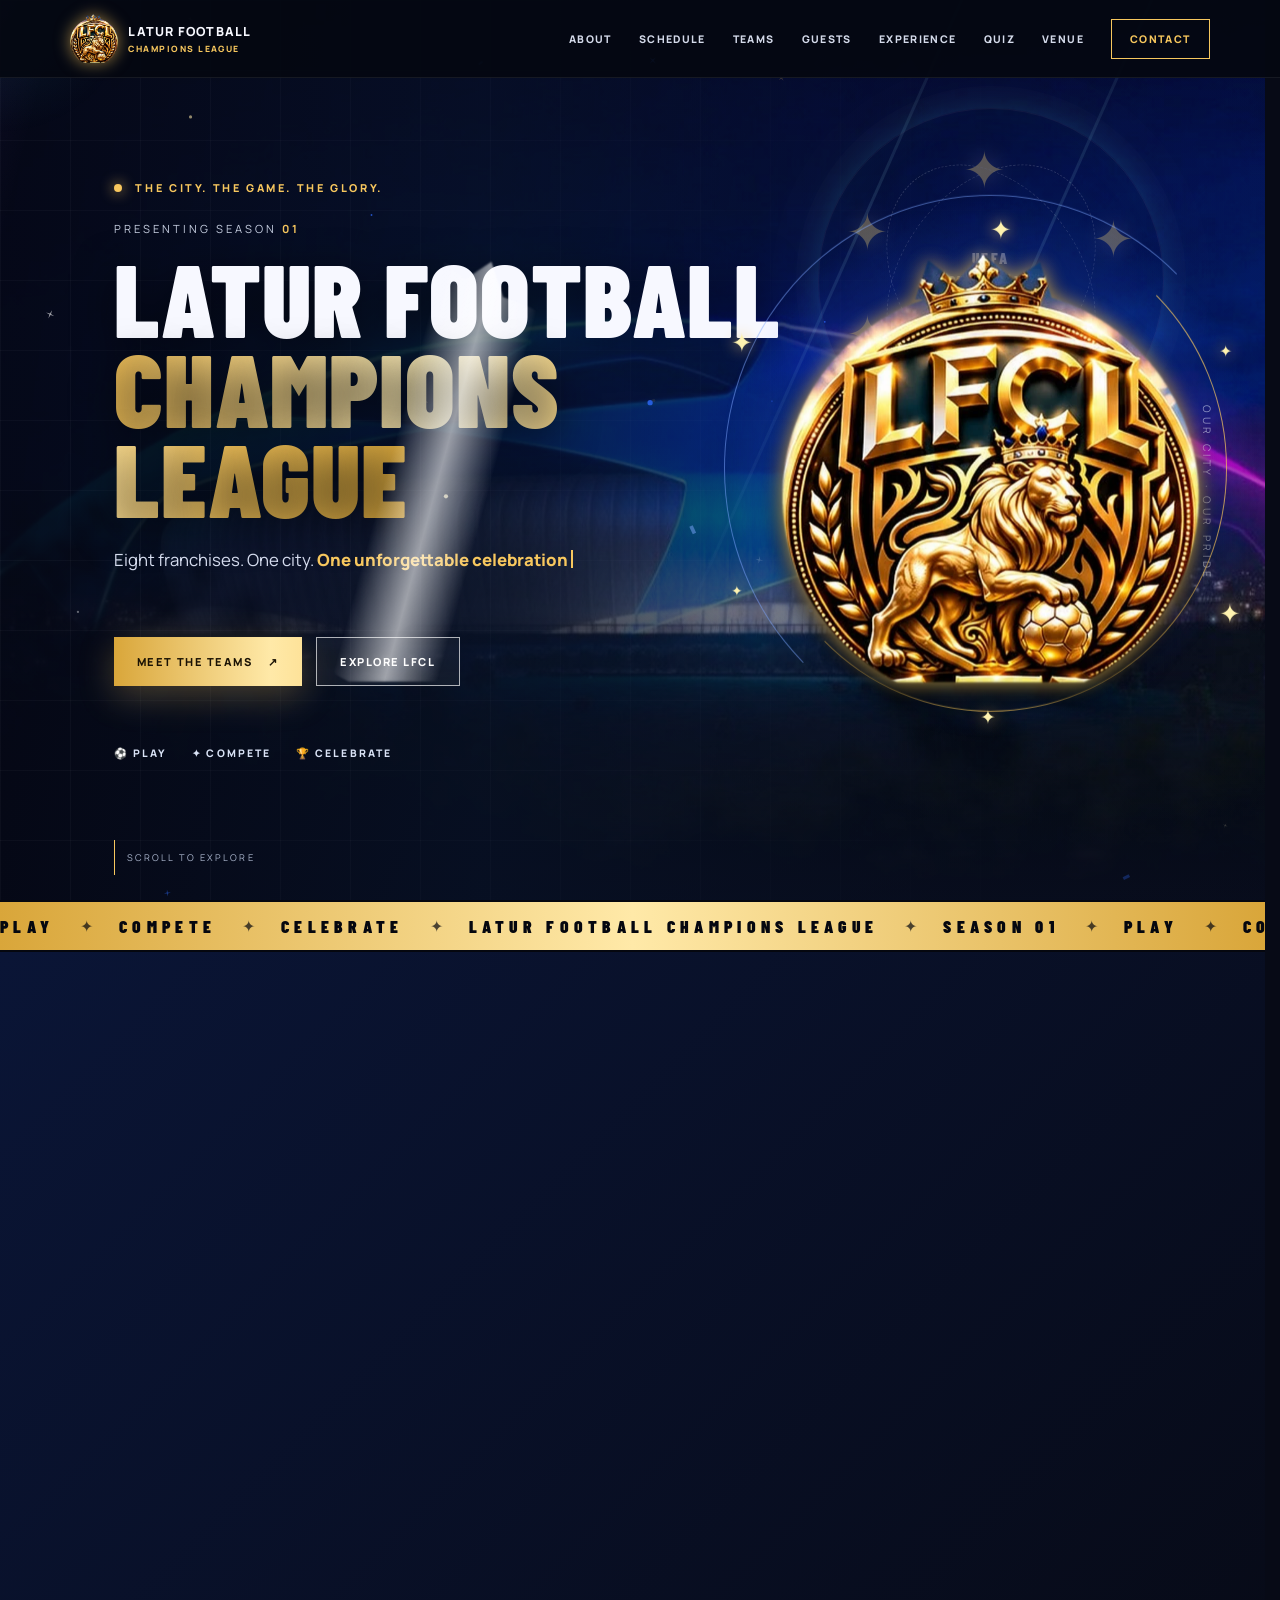
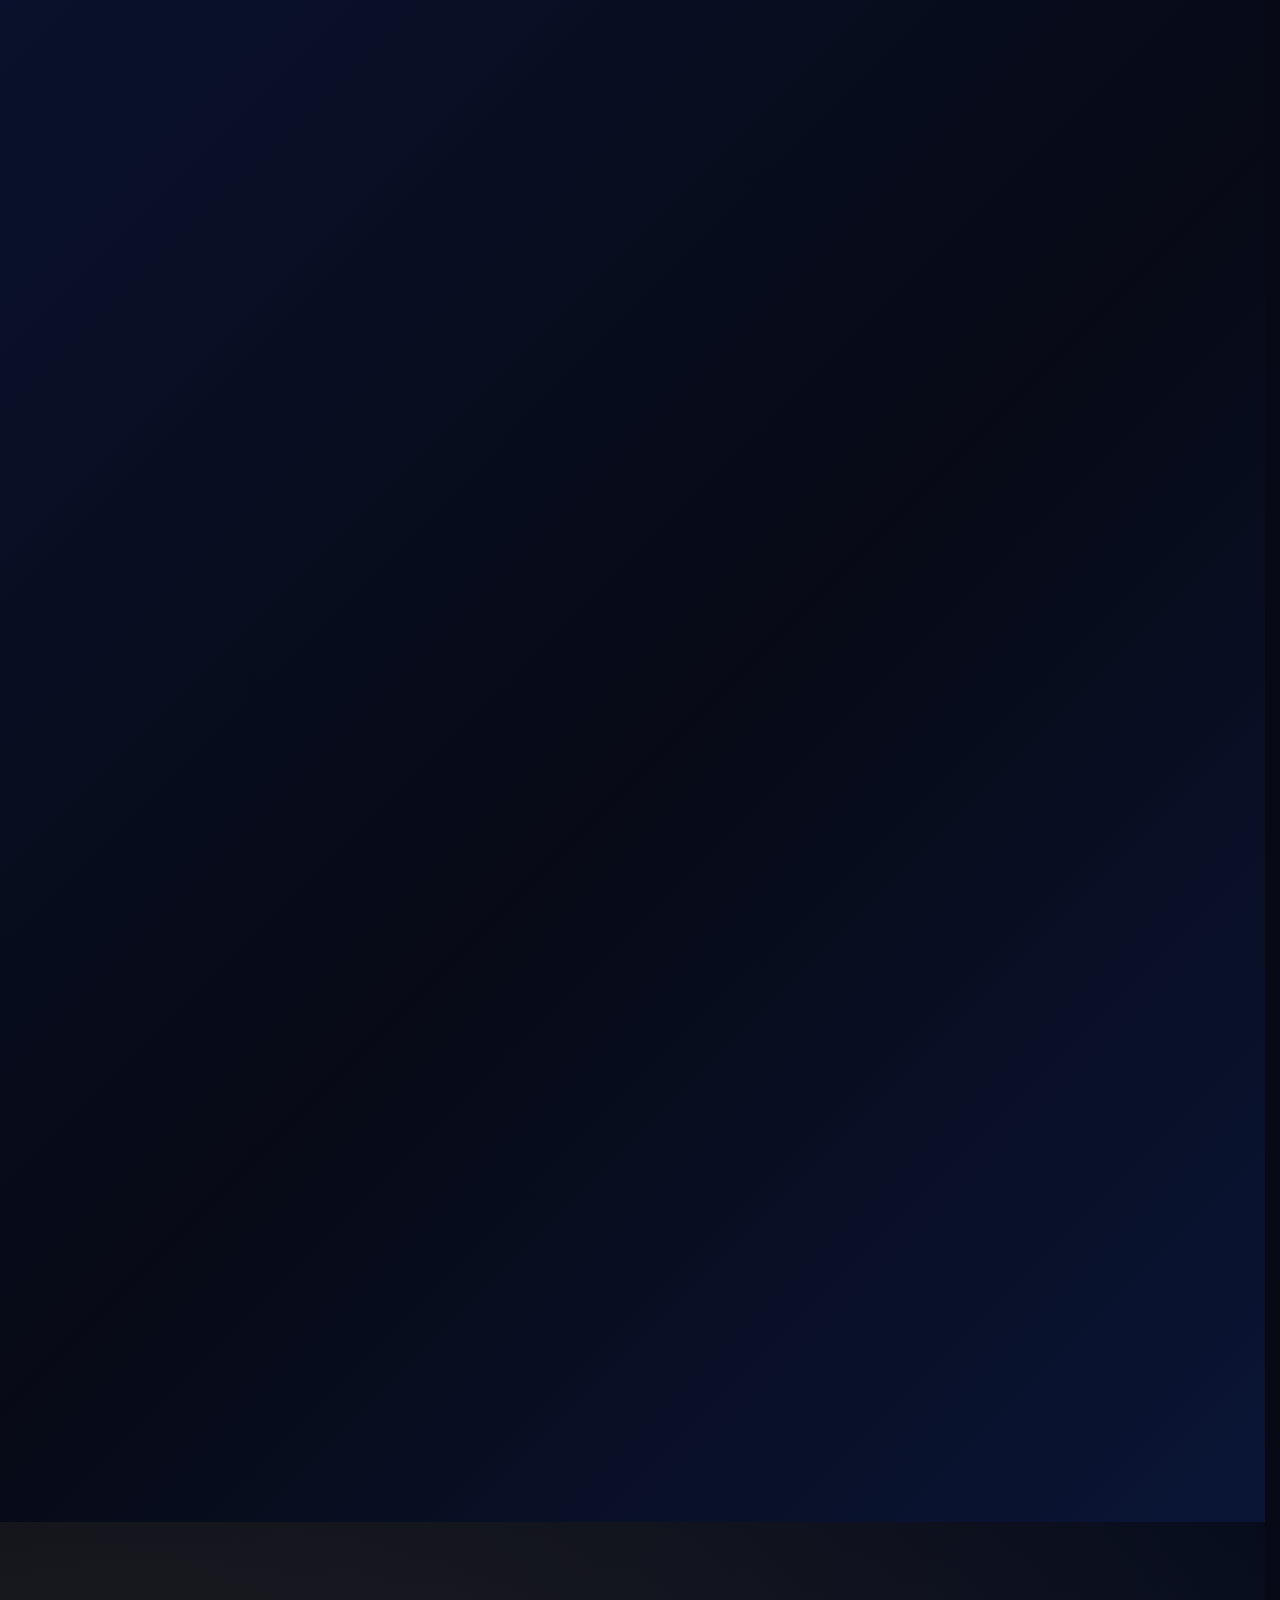
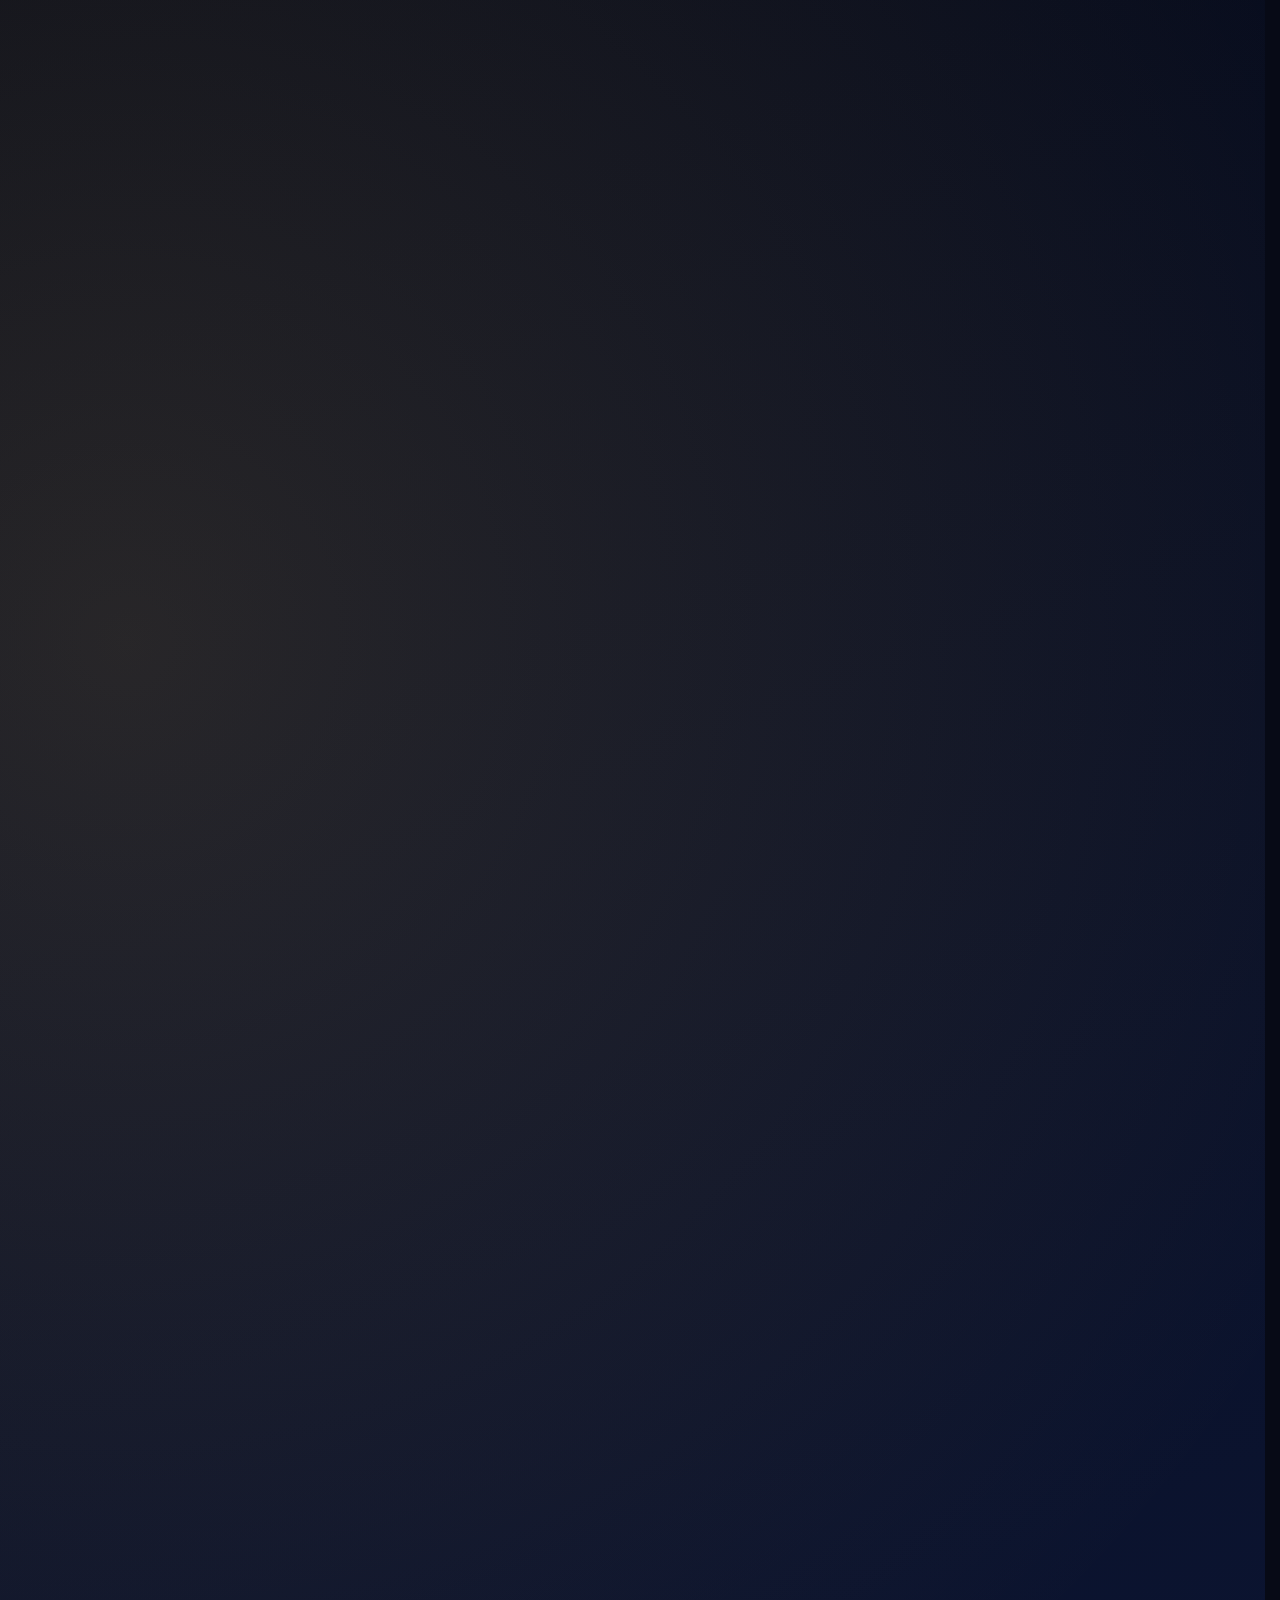
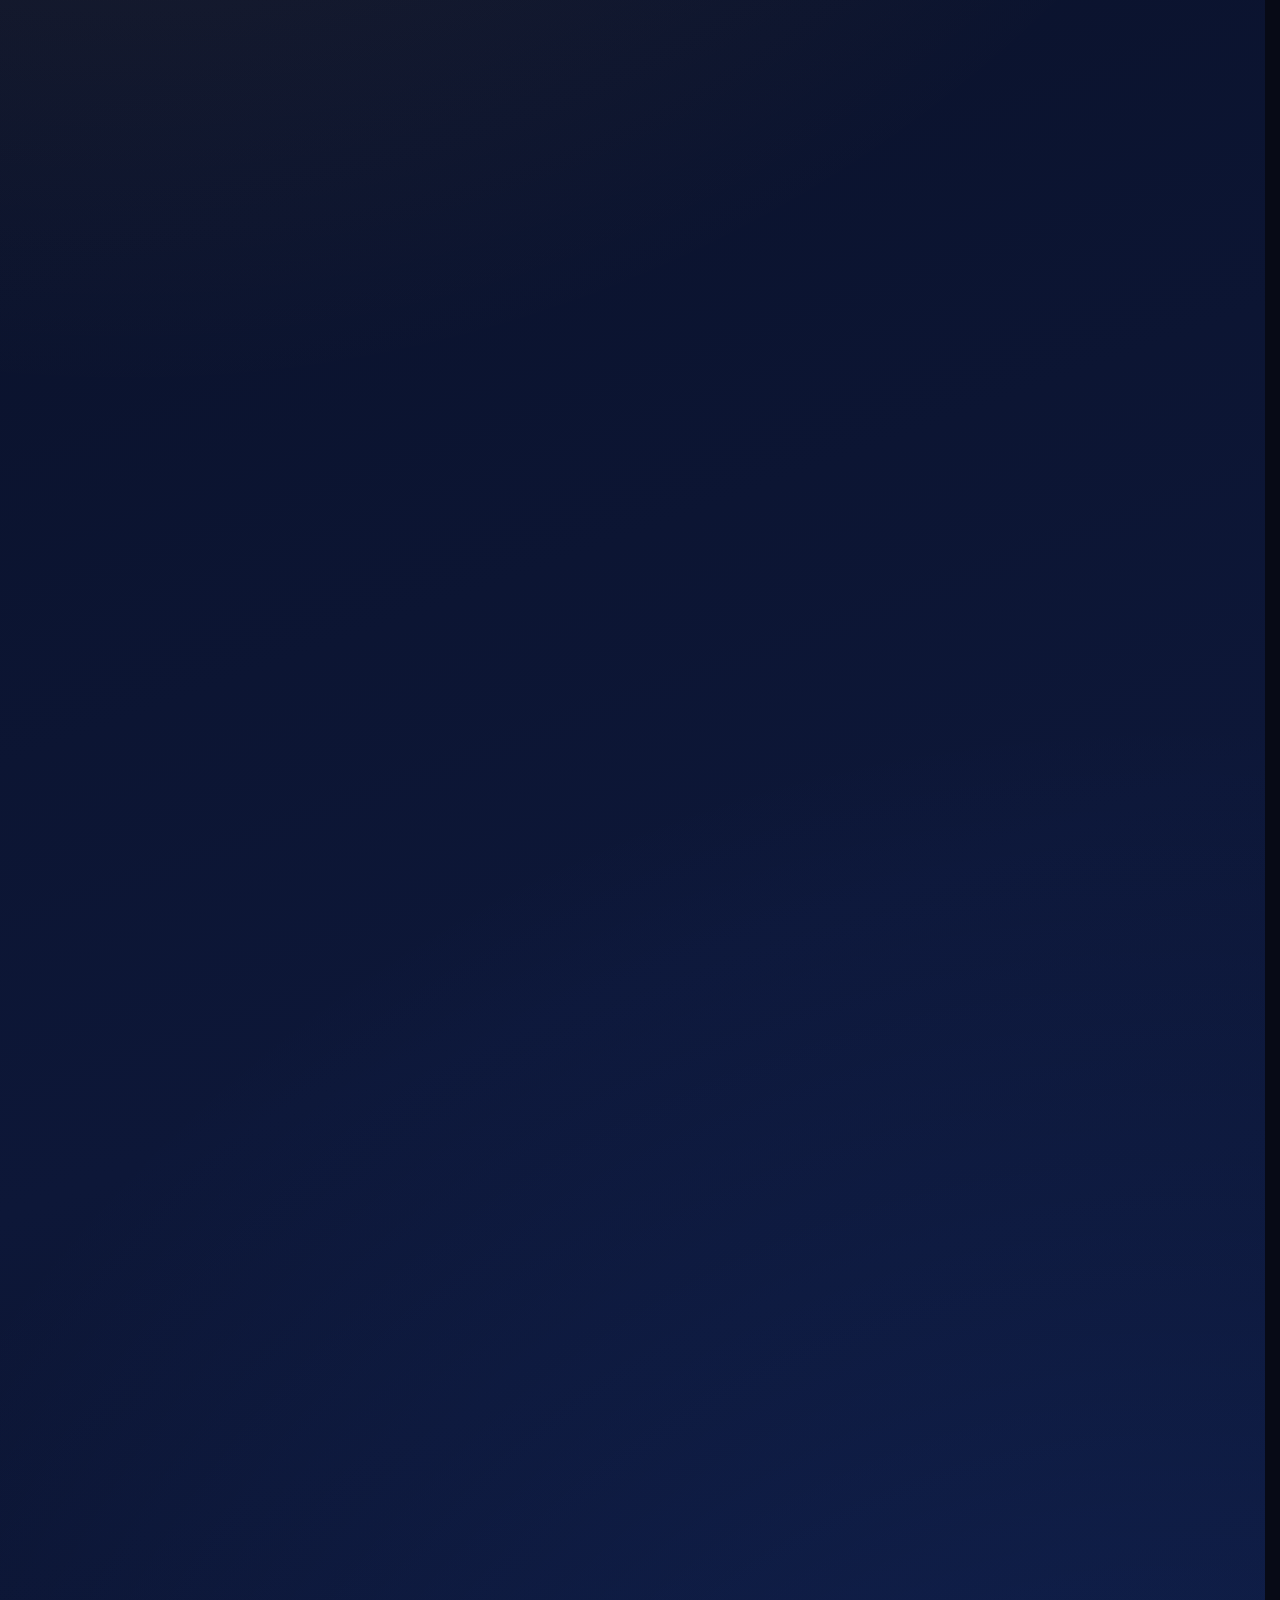
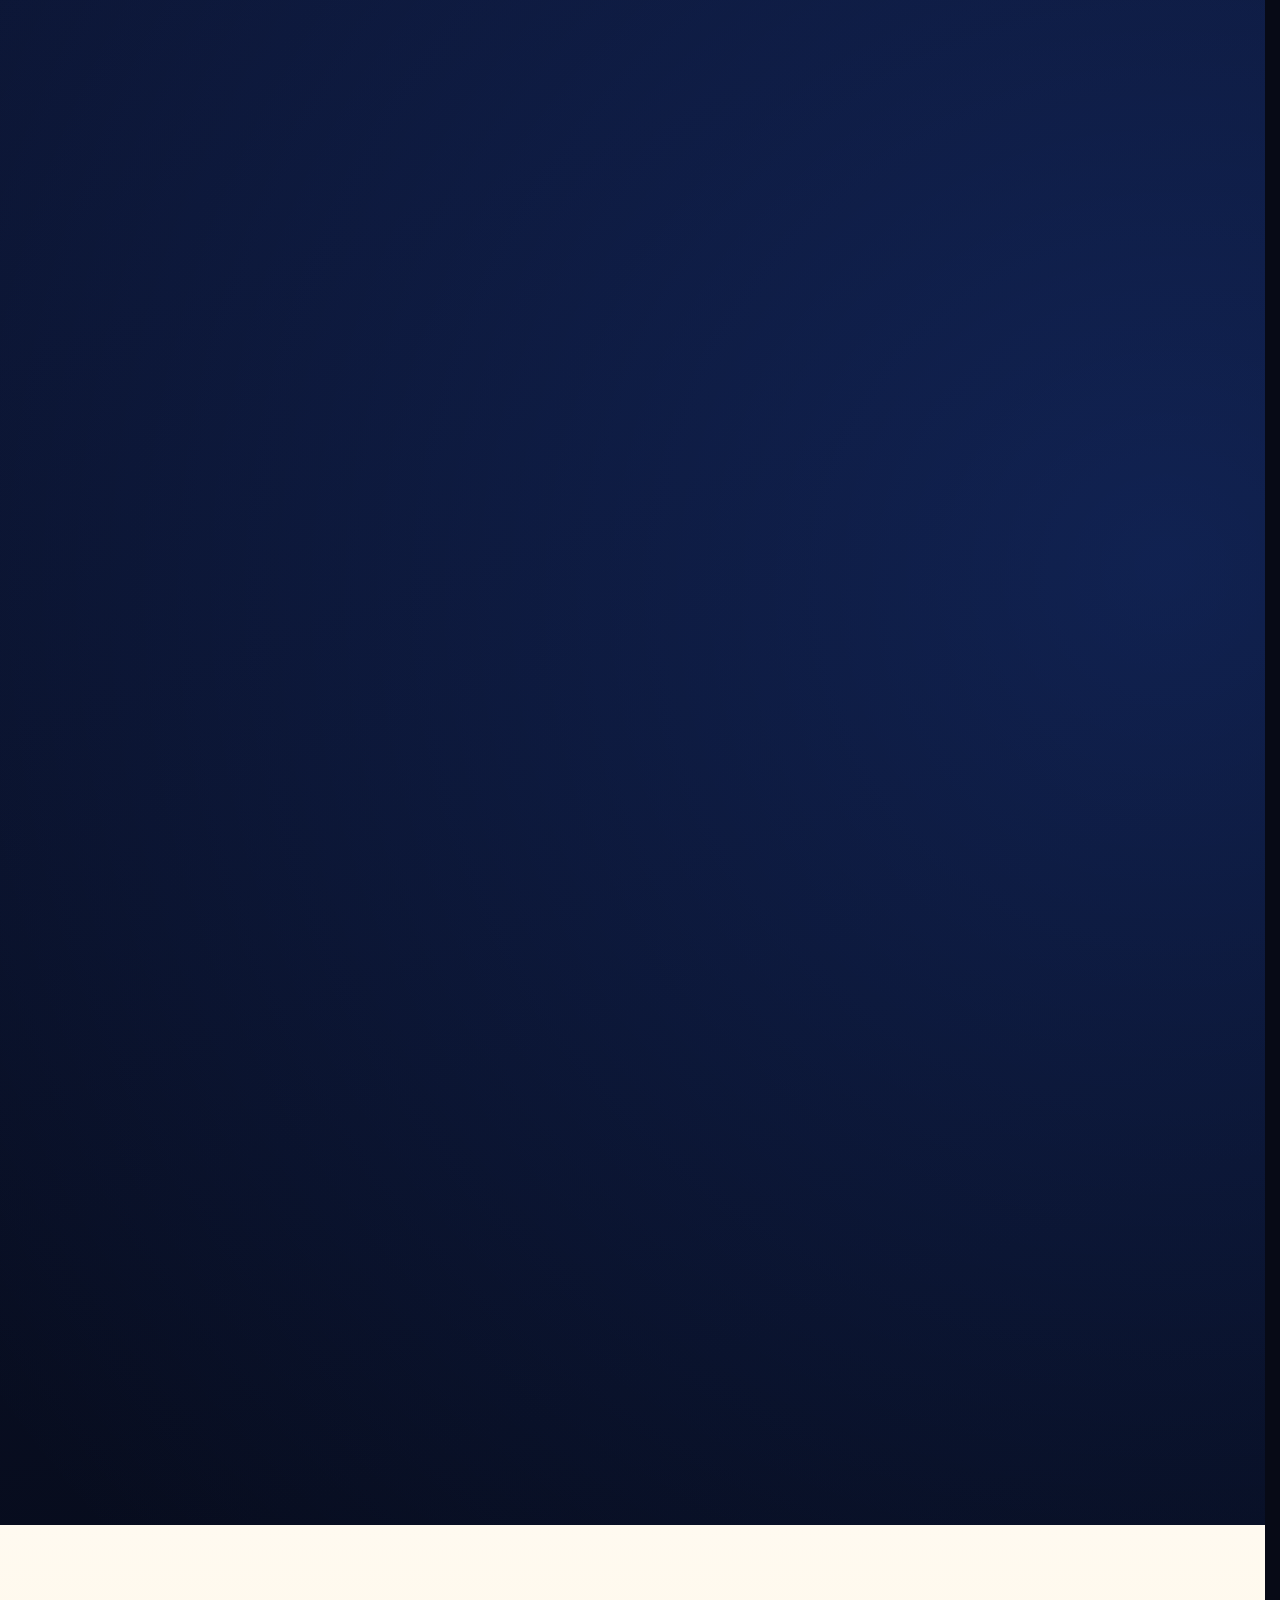
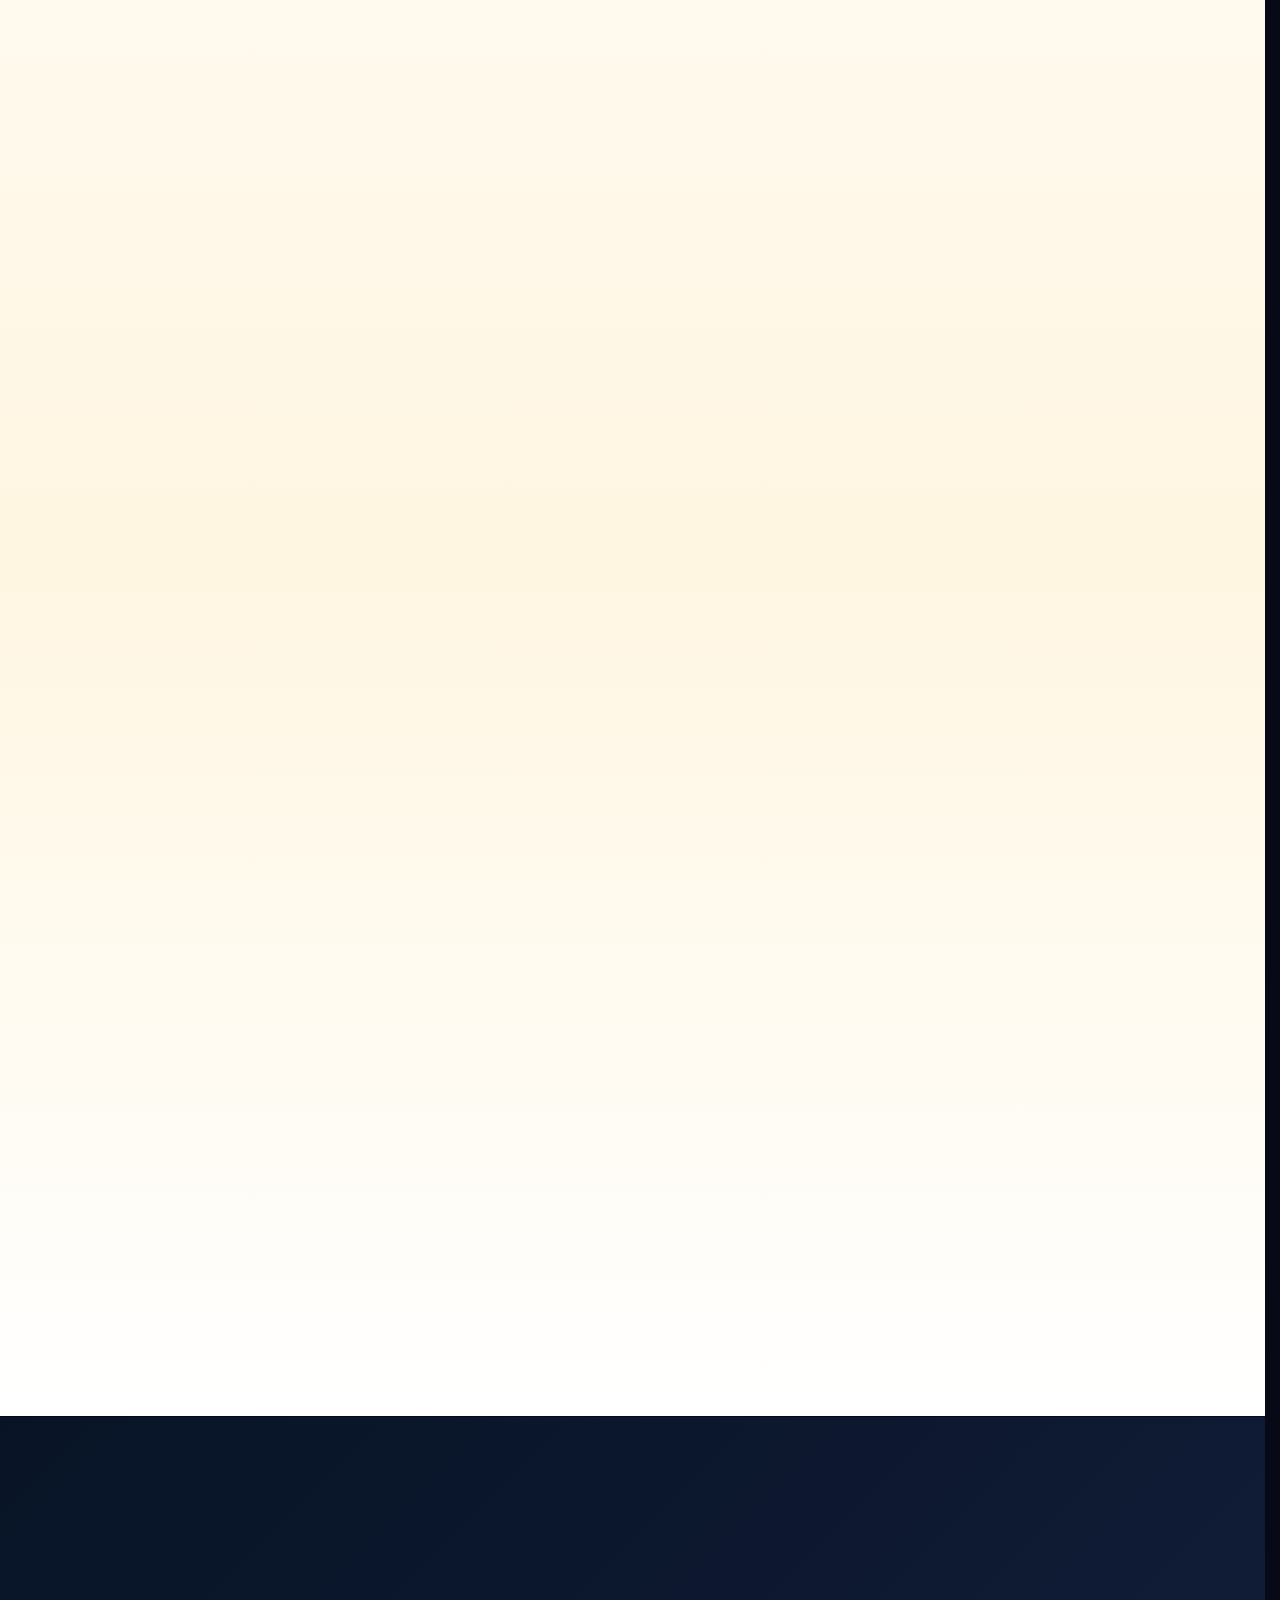
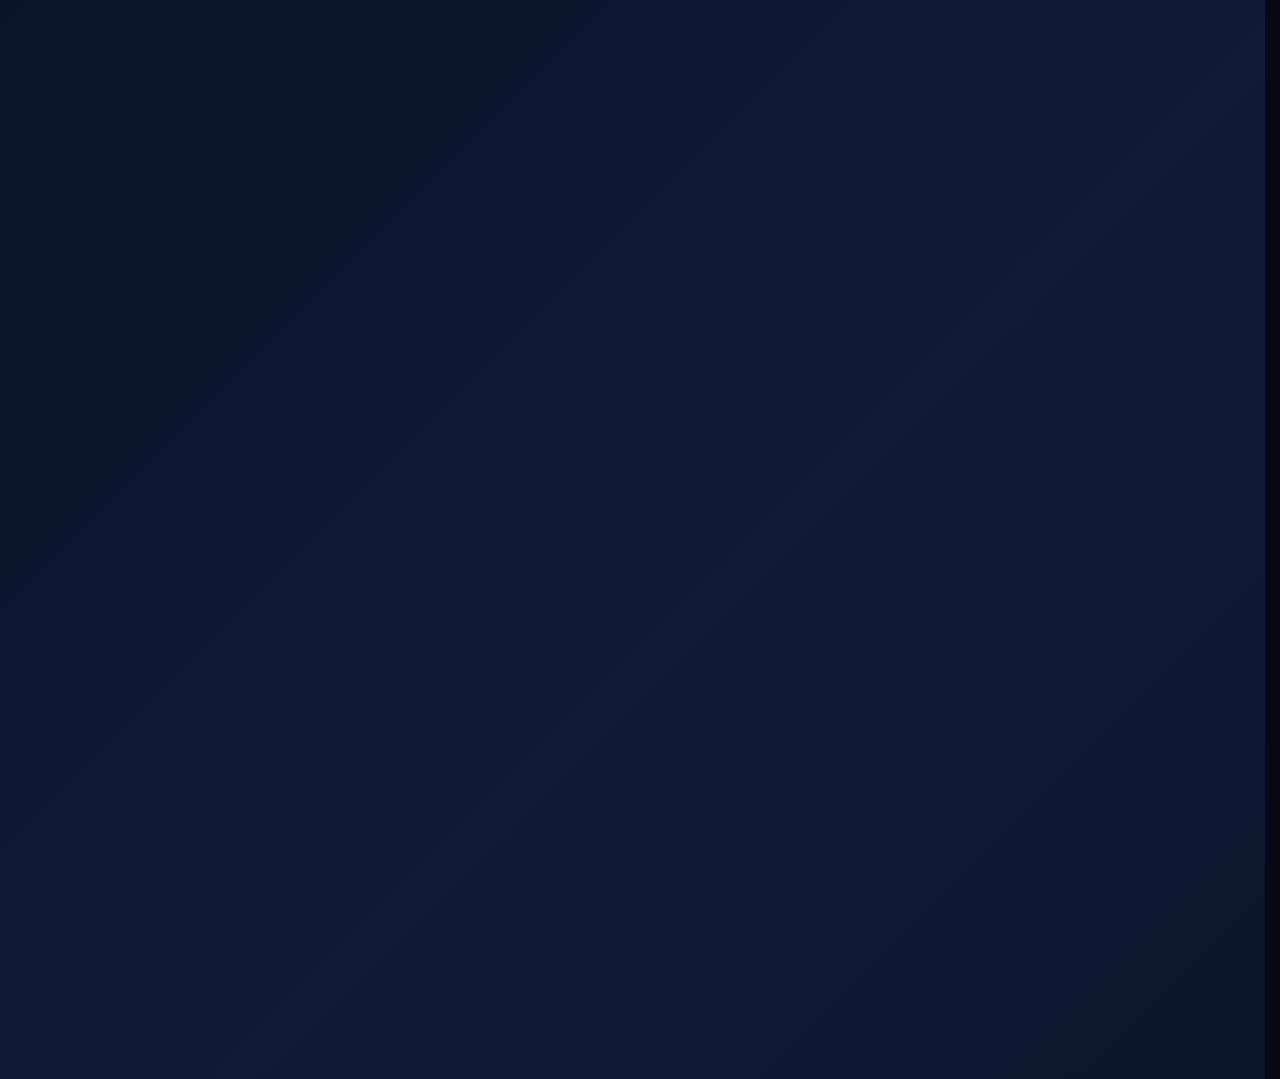
==== commit b4429ab7: "LFCL updated auction date" ====
--- a/index.html
+++ b/index.html
@@ -277,10 +277,10 @@
             <i class="ab-fill" aria-hidden="true"></i
             ><span class="auction-icon">🔨</span>
             <div>
-              <small>PLAYER AUCTION · 19 NOVEMBER</small>
-              <h3>AUCTION ON <b>19 NOVEMBER</b> AT <b>6:30 PM</b></h3>
+              <small>PLAYER AUCTION · 25 NOVEMBER</small>
+              <h3>AUCTION ON <b>25 NOVEMBER</b> AT <b>6:30 PM</b></h3>
               <p>
-                Auction date: 19 November · Auction time: 6:30 PM. Be there for
+                Auction date: 25 November · Auction time: 6:30 PM. Be there for
                 the big picks and the start of the LFCL journey.
               </p>
             </div>
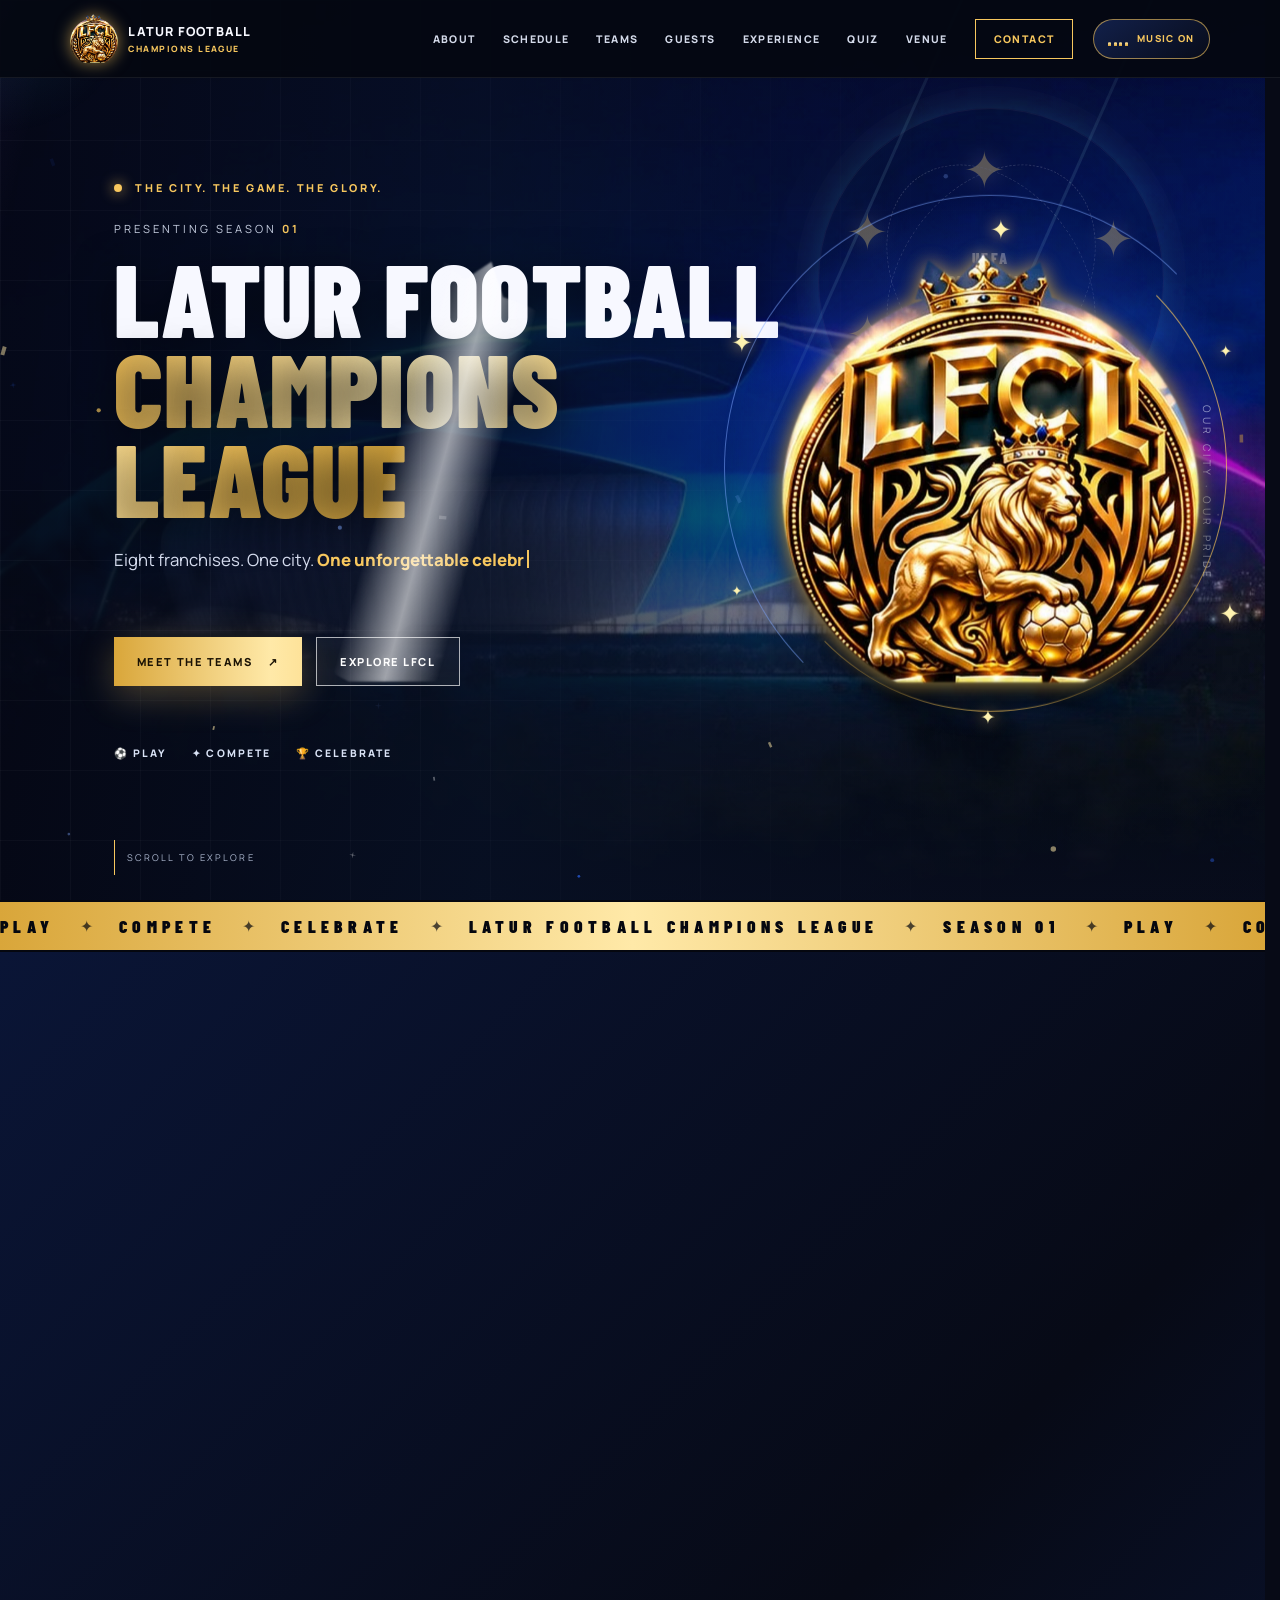
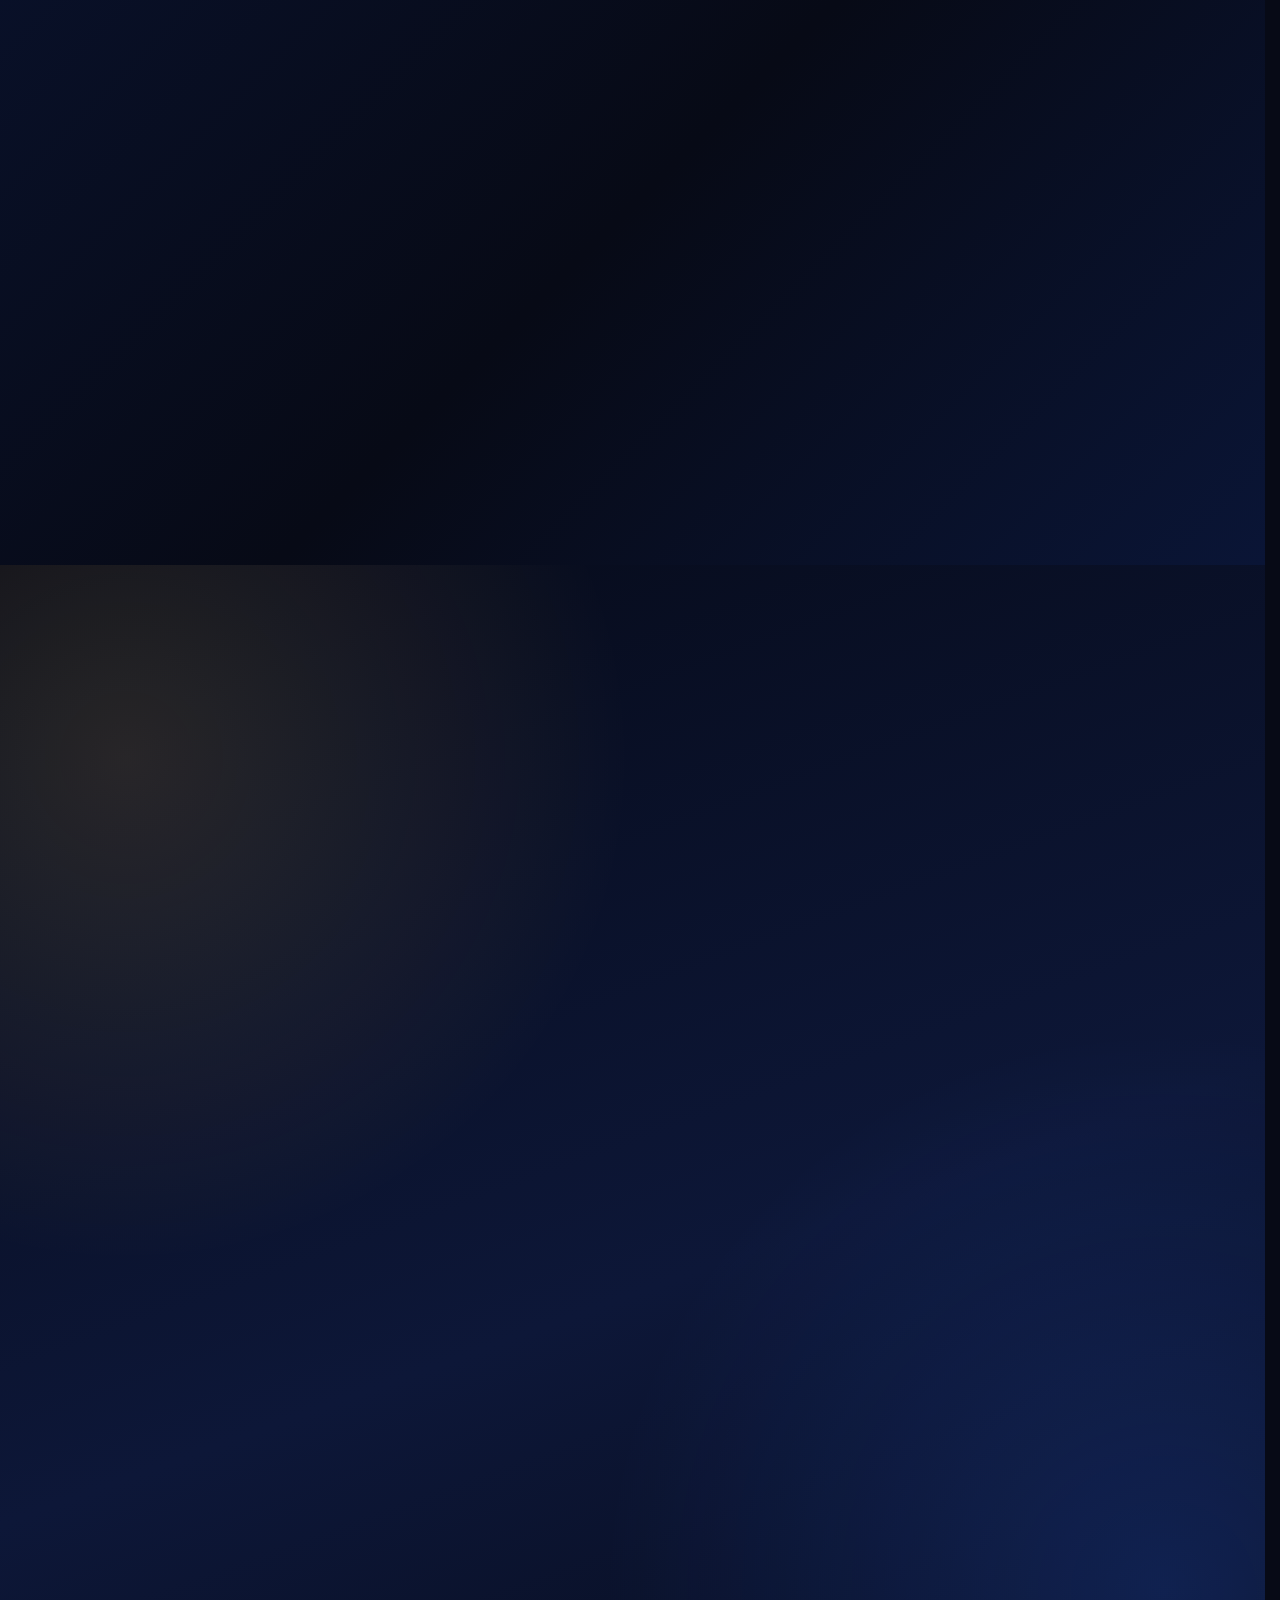
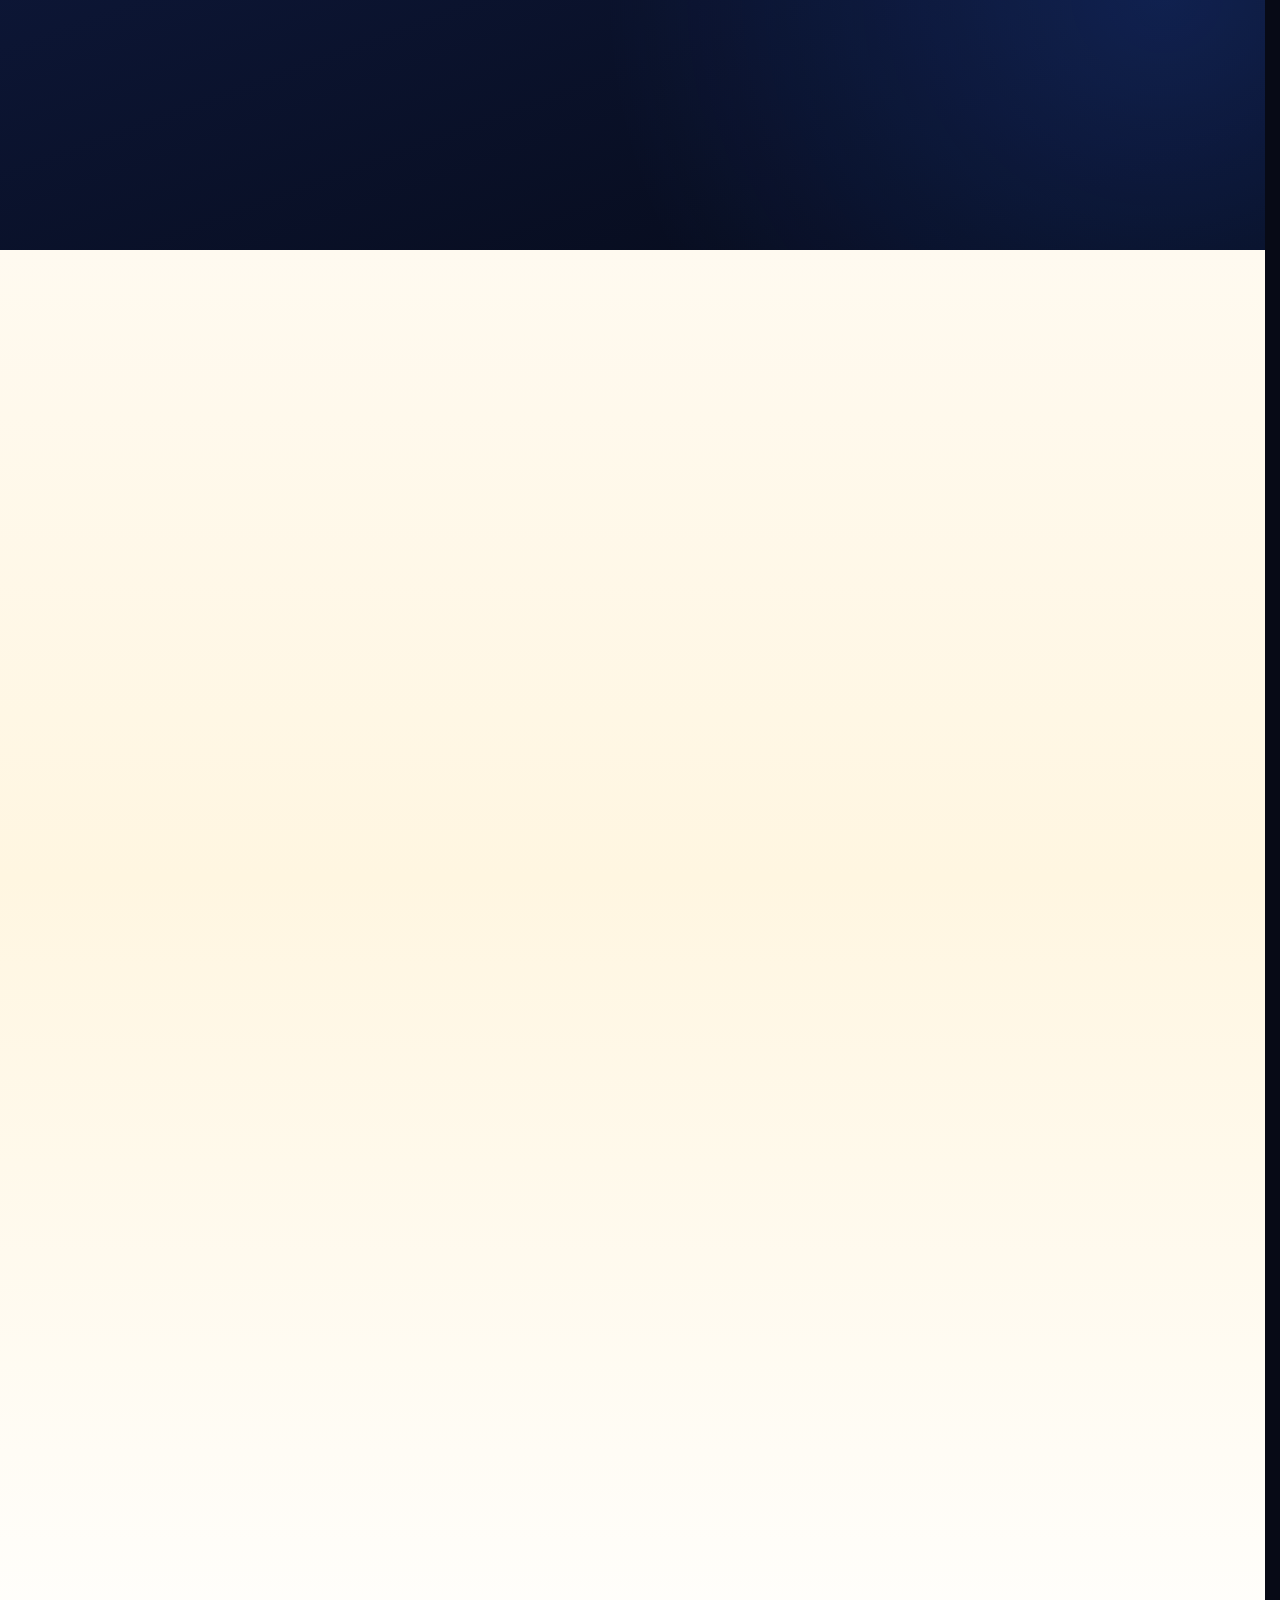
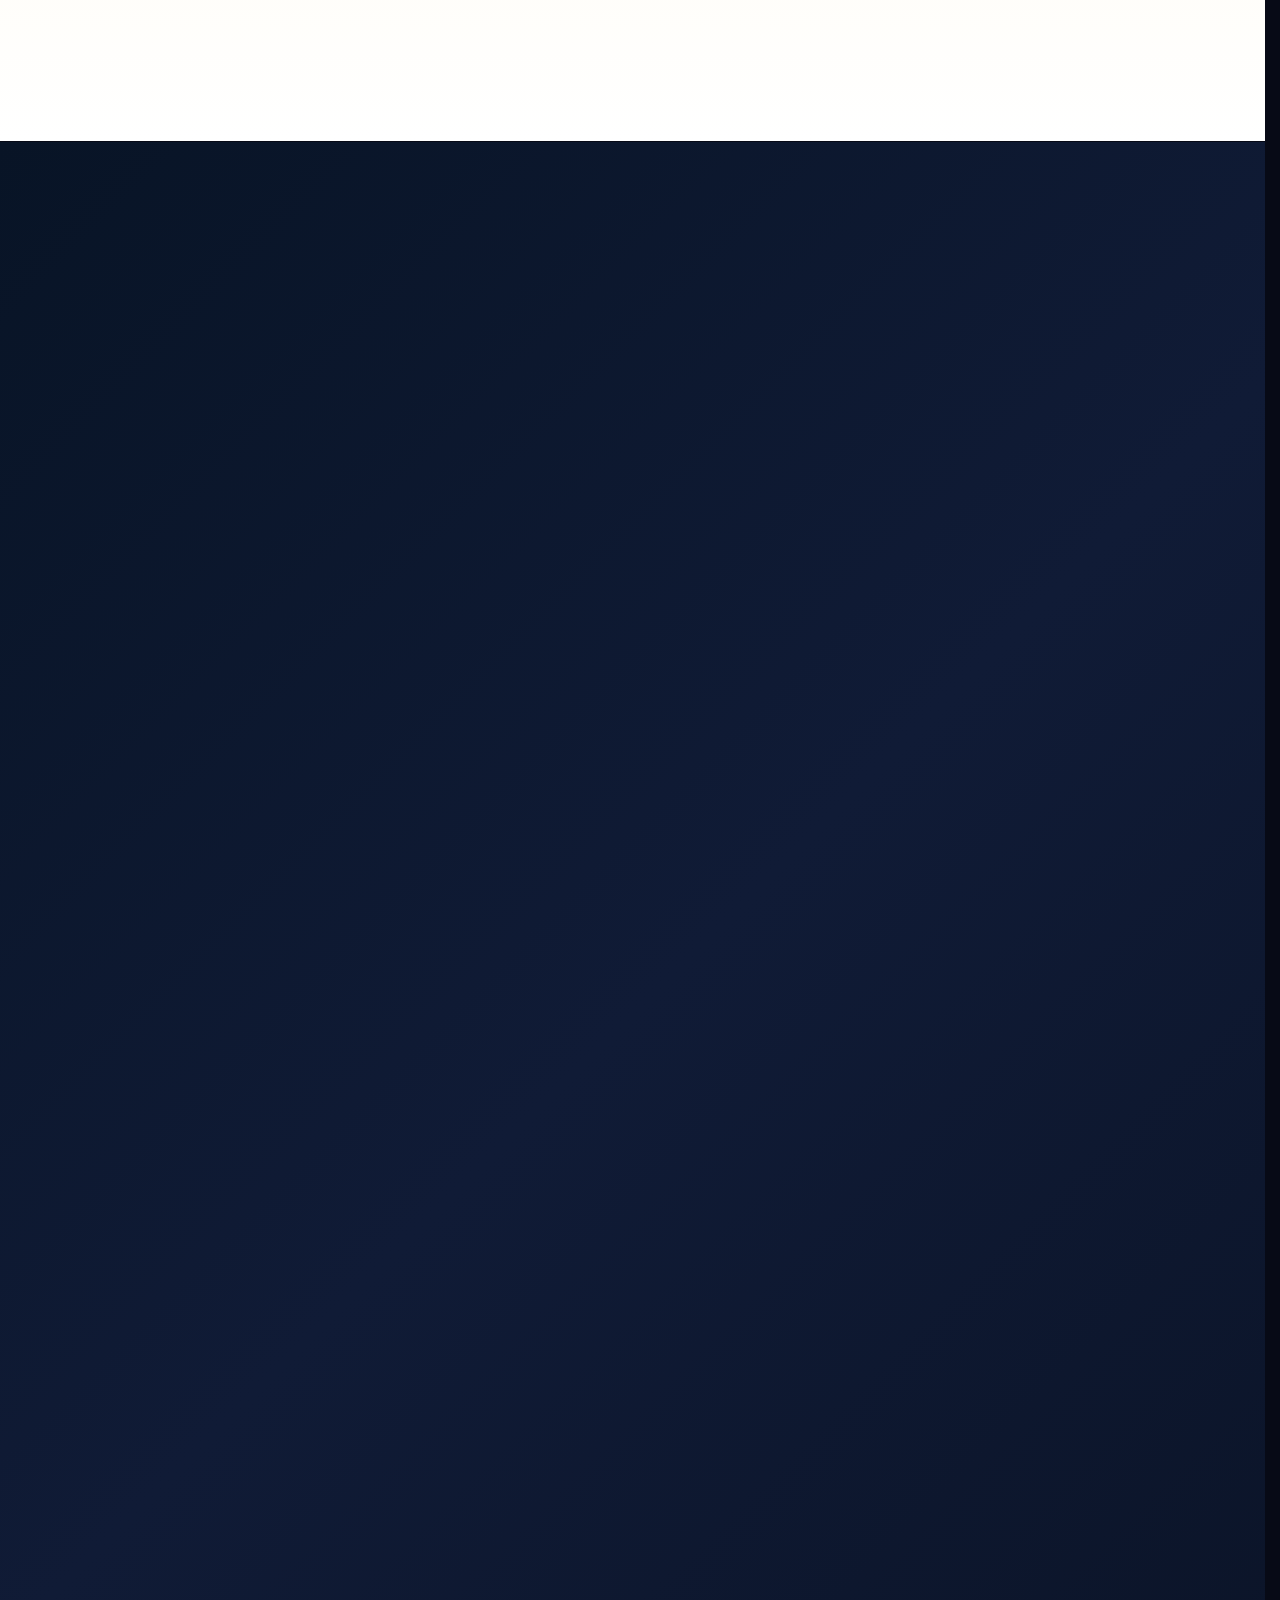
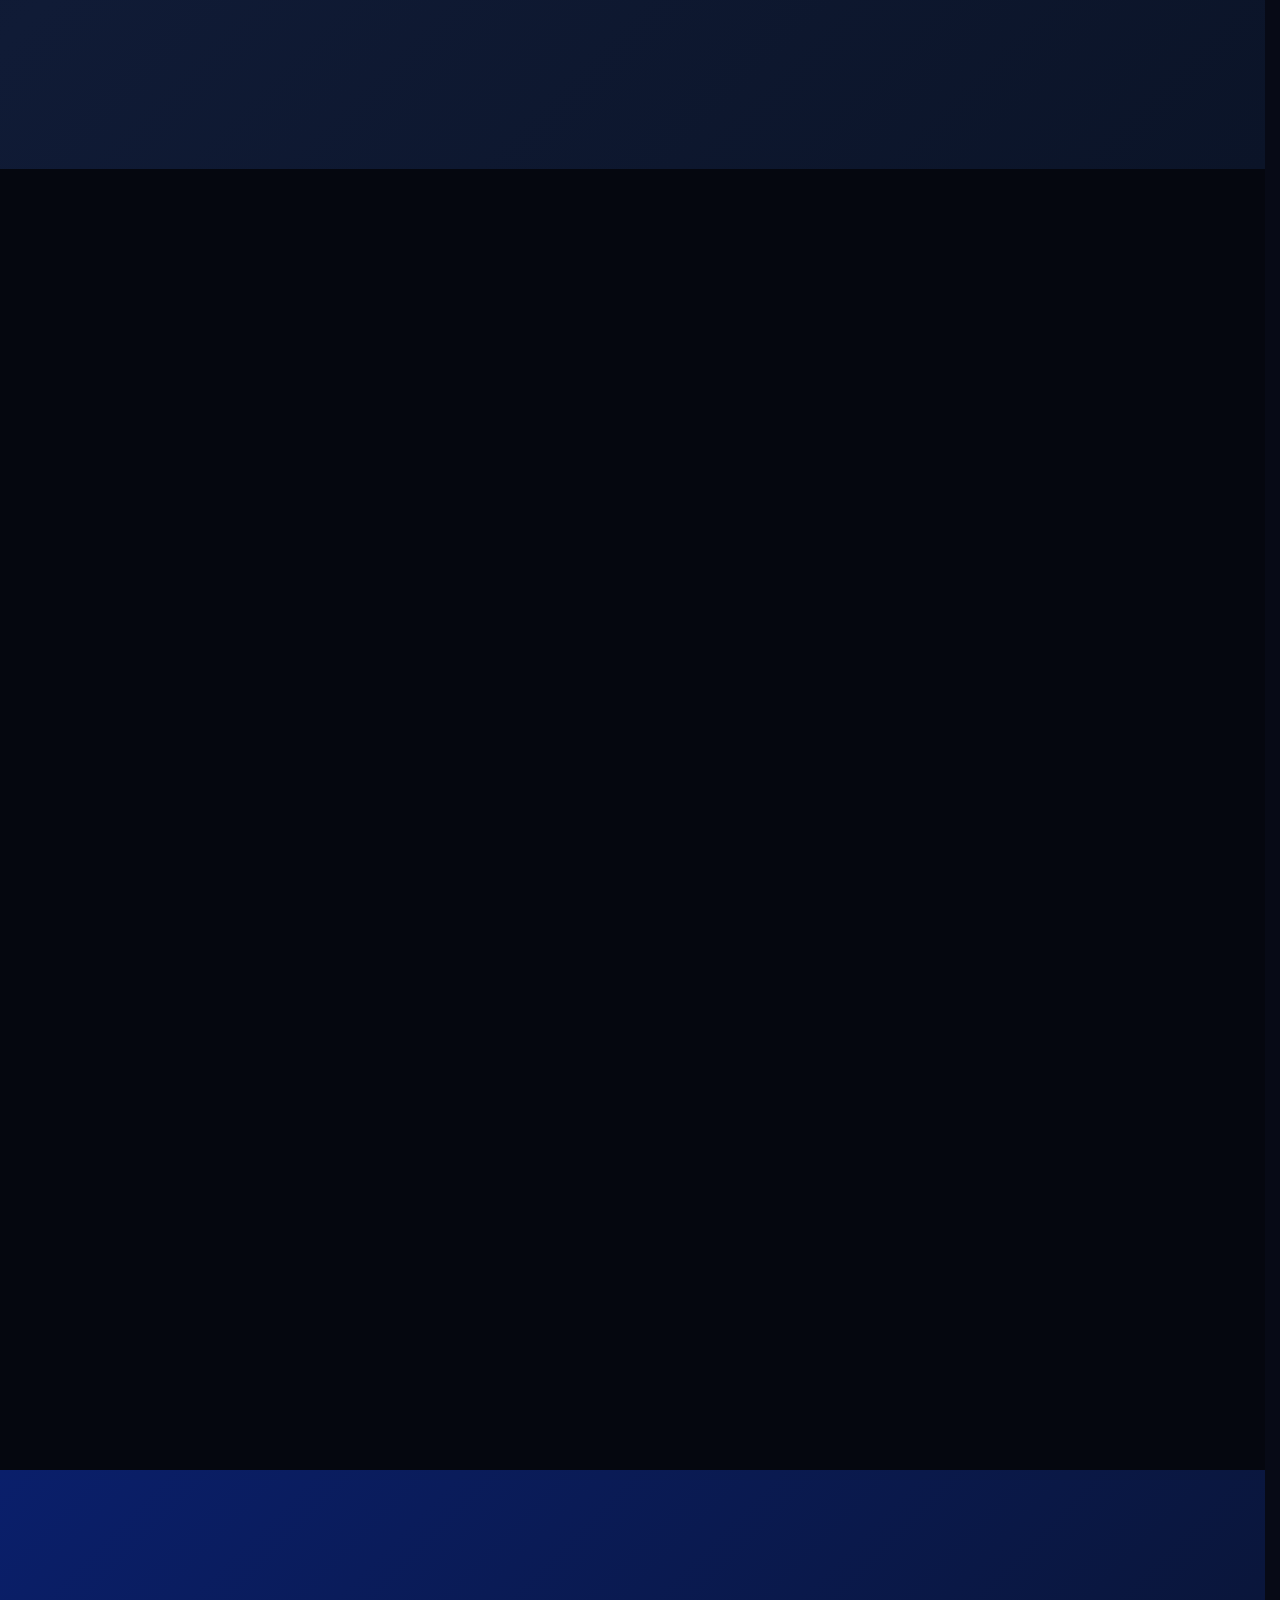
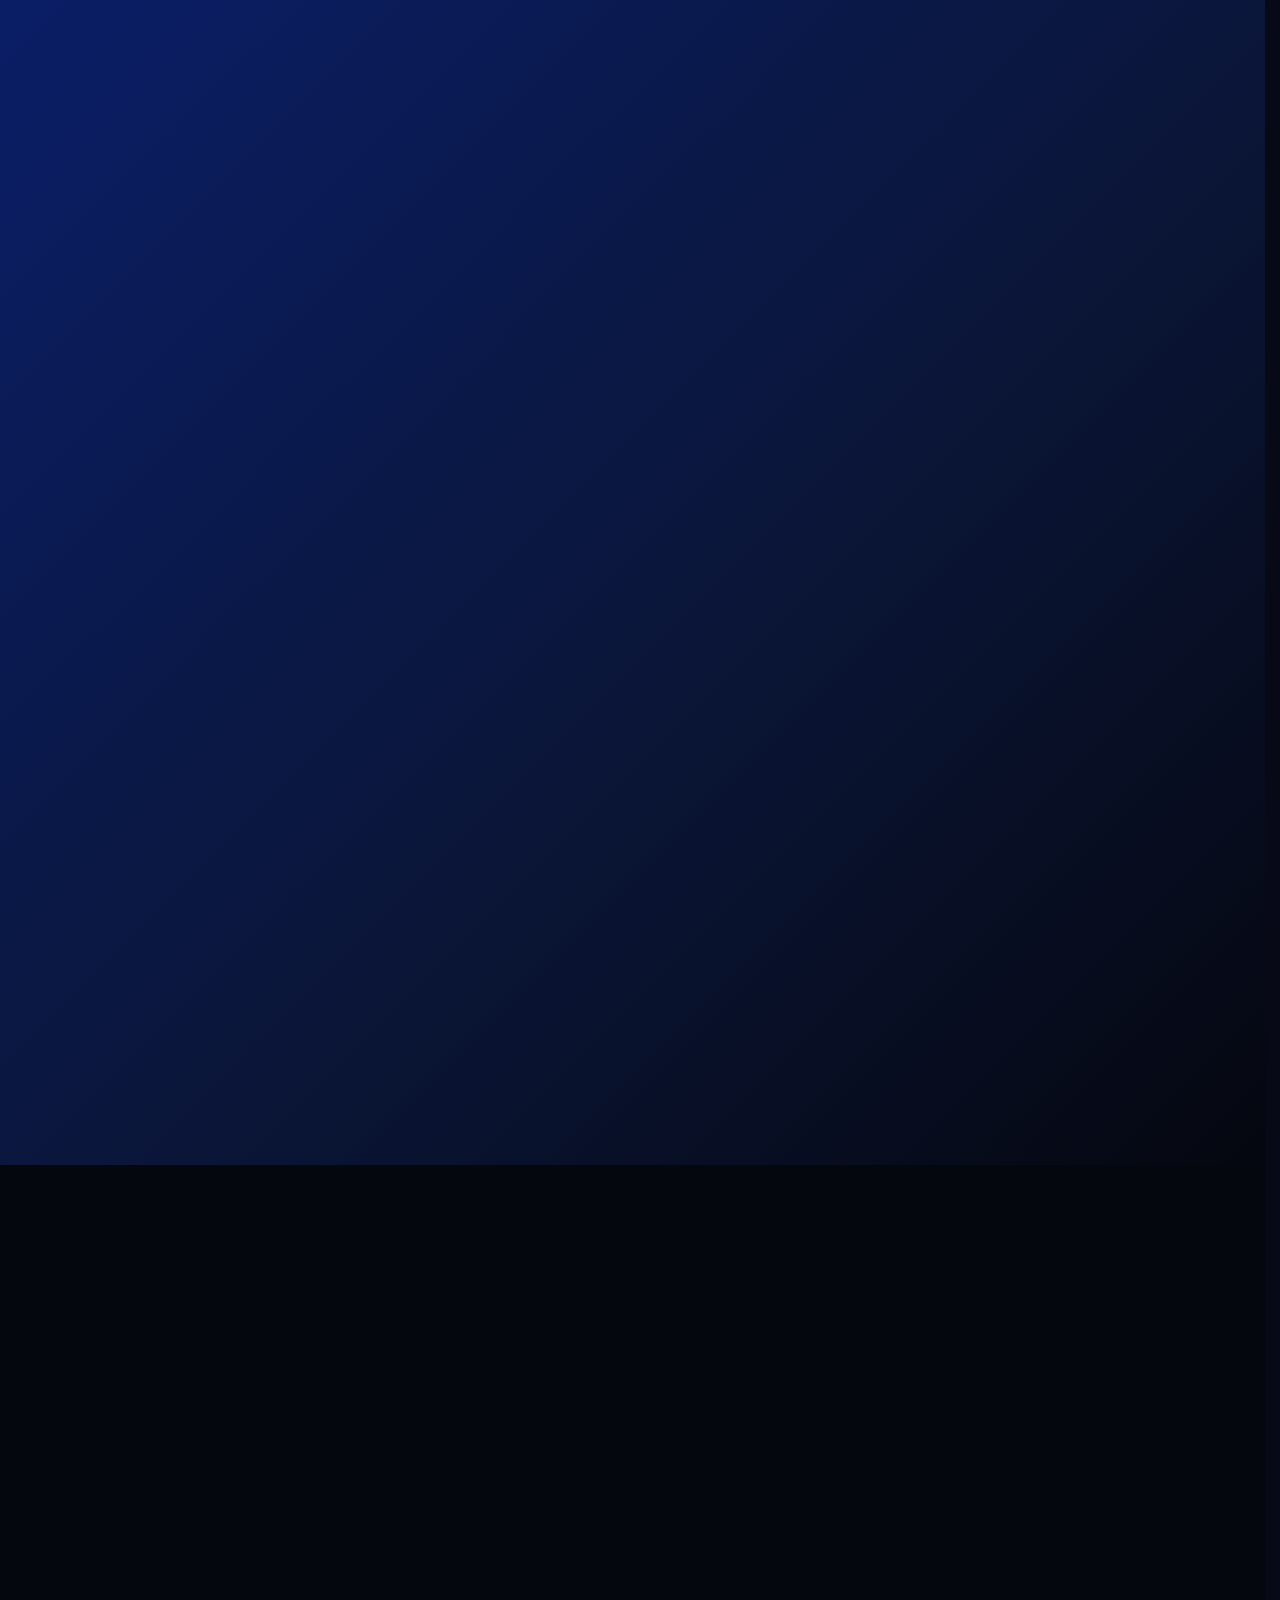
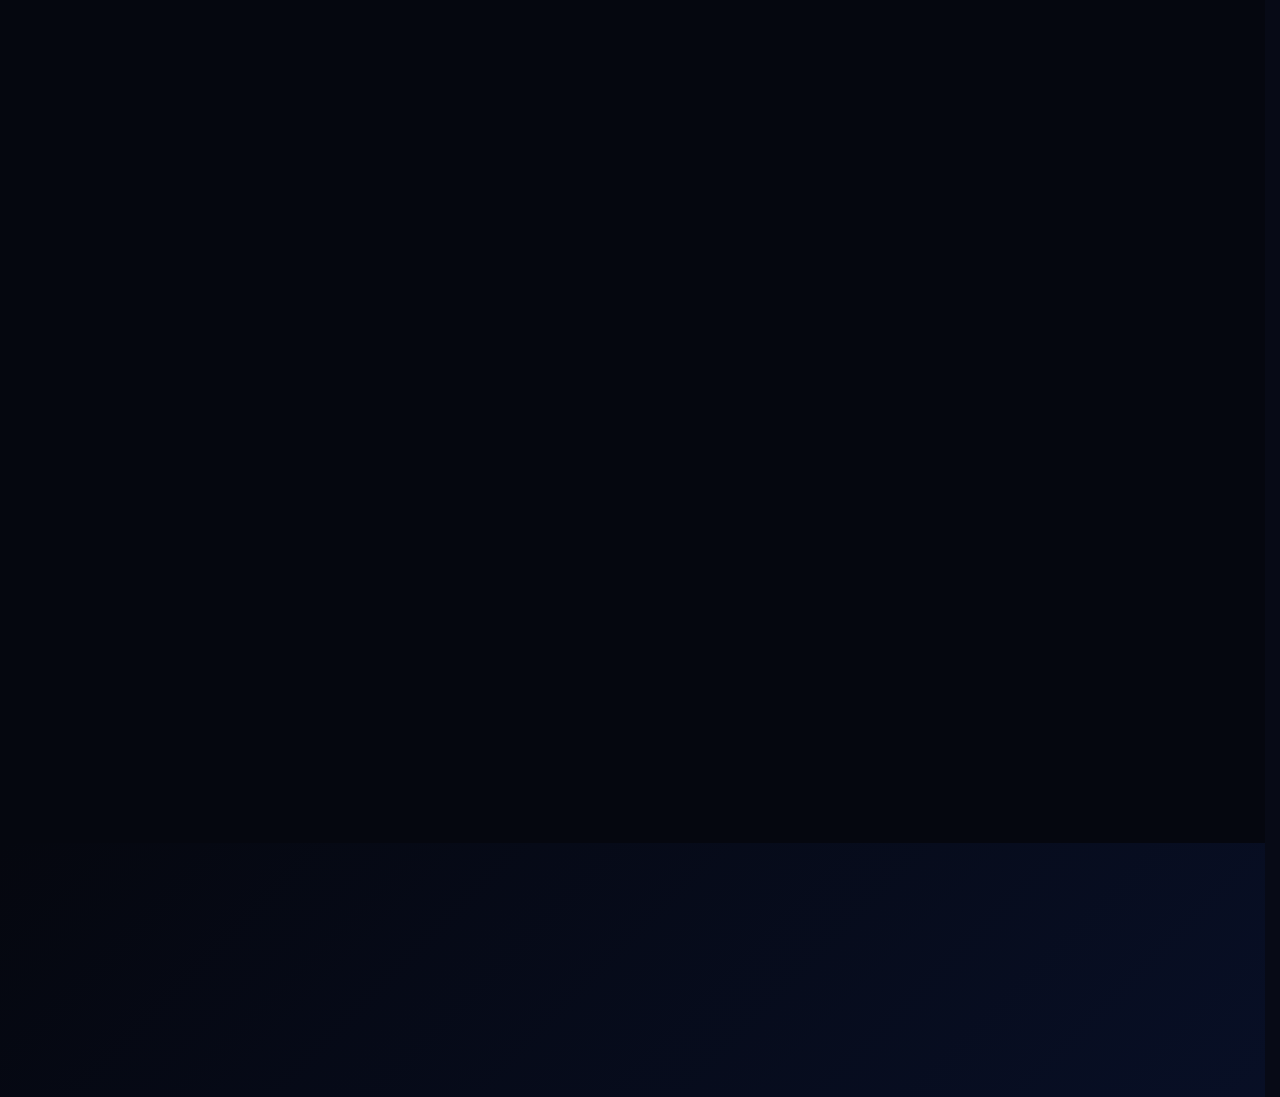
==== commit 1fd580f7: "Updated LFCL website" ====
--- a/index.html
+++ b/index.html
@@ -73,6 +73,14 @@
       </div>
       <div class="loader-name">LFCL <span>SEASON 01 · THE BIG NIGHT</span></div>
       <div class="loader-line"><i></i></div>
+      <div class="loader-gate" id="loaderGate" hidden>
+        <button class="loader-enter" id="loaderEnter" type="button">
+          <span class="le-ico" aria-hidden="true">♪</span> ENTER WITH MUSIC
+        </button>
+        <button class="loader-skip" id="loaderSkip" type="button">
+          enter without sound
+        </button>
+      </div>
     </div>
     <div class="cursor-glow" id="cursorGlow"></div>
     <div class="scroll-progress" id="scrollProgress"></div>
@@ -98,6 +106,21 @@
         ><a href="#venue">VENUE</a
         ><a class="nav-cta" href="#contact">CONTACT</a>
       </div>
+      <button
+        class="music-toggle"
+        id="musicToggle"
+        type="button"
+        aria-pressed="false"
+        aria-label="Turn music on"
+        title="Music on / off"
+      >
+        <span class="mt-eq" aria-hidden="true"><i></i><i></i><i></i><i></i></span>
+        <svg class="mt-off" aria-hidden="true" viewBox="0 0 24 24" fill="none" stroke="currentColor" stroke-width="2" stroke-linecap="round" stroke-linejoin="round">
+          <path d="M11 5 6 9H3v6h3l5 4V5z" fill="currentColor" stroke="none"/>
+          <path d="m16 9 5 6M21 9l-5 6"/>
+        </svg>
+        <span class="mt-label">MUSIC OFF</span>
+      </button>
     </nav>
     <main>
       <section class="hero" id="home">
@@ -715,7 +738,7 @@
                 </div>
                 <span class="guest-tag">SPECIAL GUEST</span>
                 <h3>Adv Naresh Kulkarni</h3>
-                <p>Distinguished Guest</p>
+                <p>Vice President, Dayanand Law Alumni Association</p>
               </article>
               <article class="guest-card reveal">
                 <div class="guest-photo">
@@ -760,6 +783,19 @@
                 <span class="guest-tag">SPECIAL GUEST</span>
                 <h3>Adv Sanjiv Jadhav</h3>
                 <p>Vice President, Family Bar Association of Latur</p>
+              </article>
+              <article class="guest-card reveal">
+                <div class="guest-photo">
+                  <img
+                    alt="Sangmesh Bembalge"
+                    loading="lazy"
+                    decoding="async"
+                    src="assets/guest-7.webp"
+                  />
+                </div>
+                <span class="guest-tag">SPECIAL GUEST</span>
+                <h3>Sangmesh Bembalge</h3>
+                <p>Administrator, MIT World Peace School, Latur</p>
               </article>
             </div>
           </div>
@@ -1634,6 +1670,7 @@
 
     <canvas aria-hidden="true" id="confetti"></canvas>
     <div class="toast" id="toast">GOAL! ⚽</div>
+    <audio id="bgMusic" src="assets/lfcl-anthem.mp3" loop preload="none" playsinline></audio>
     <script src="script.js"></script>
   </body>
 </html>
--- a/style.css
+++ b/style.css
@@ -110,3 +110,43 @@
 @media(max-width:480px){.po-seedlist{gap:8px}.po-seedchip{padding:7px 8px}.po-head h4{font-size:1rem}}
 @media(prefers-reduced-motion:reduce){.po-card,.po-final,.po-final:after,.po-champ-in,.po-rays,.po-trophy,.po-p.draw{animation:none!important}.po-p.draw{stroke-dasharray:none;stroke-dashoffset:0}}
 @media(max-width:480px){.po-rays{width:190px;height:190px;margin:-95px 0 0 -95px}}
+
+/* ===================== v8: music toggle, loader gate, 6th guest ===================== */
+.nav-links{margin-left:auto}
+.music-toggle{order:3;flex:none;position:relative;display:inline-flex;align-items:center;justify-content:center;gap:9px;height:40px;margin-left:20px;padding:0 14px;border:1px solid #f7c75e99;border-radius:999px;background:linear-gradient(145deg,#12204a,#080c1a);color:var(--gold);font:900 .6rem var(--font);letter-spacing:.14em;cursor:pointer;-webkit-tap-highlight-color:transparent;transition:border-color .25s,background .25s,color .25s,transform .25s}
+.music-toggle:hover{border-color:var(--gold);transform:translateY(-1px)}
+.music-toggle:focus-visible{outline:2px solid var(--gold);outline-offset:3px}
+.mt-label{white-space:nowrap}
+.mt-eq{display:inline-flex;align-items:flex-end;gap:2.5px;height:15px}
+.mt-eq i{display:block;width:3px;height:100%;border-radius:2px;background:linear-gradient(0deg,#d9a63a,#ffe9a8);transform-origin:50% 100%;transform:scaleY(.25)}
+.music-toggle.is-on .mt-eq i{animation:mtBar .9s ease-in-out infinite alternate;will-change:transform}
+.music-toggle.is-on .mt-eq i:nth-child(2){animation-duration:.65s;animation-delay:-.3s}
+.music-toggle.is-on .mt-eq i:nth-child(3){animation-duration:1.05s;animation-delay:-.6s}
+.music-toggle.is-on .mt-eq i:nth-child(4){animation-duration:.78s;animation-delay:-.2s}
+@keyframes mtBar{from{transform:scaleY(.2)}to{transform:scaleY(1)}}
+.mt-off{display:none;width:18px;height:18px;flex:none}
+.music-toggle:not(.is-on) .mt-eq{display:none}
+.music-toggle:not(.is-on) .mt-off{display:block}
+.music-toggle:not(.is-on){color:#c6cee0;border-color:#ffffff44}
+.music-toggle.needs-tap{color:var(--gold);border-color:var(--gold)}
+.music-toggle.needs-tap::after{content:"";position:absolute;inset:-1px;border-radius:inherit;border:1.5px solid var(--gold);opacity:0;pointer-events:none;will-change:transform,opacity;animation:mtRing 1.8s ease-out infinite}
+@keyframes mtRing{0%{transform:scale(1);opacity:.7}100%{transform:scale(1.5);opacity:0}}
+@media(max-width:1279px){.mt-label{display:none}.music-toggle{width:40px;padding:0;margin-left:14px}}
+@media(max-width:1180px){.nav-links{gap:16px}.nav-links a{font-size:.6rem;letter-spacing:.1em}.nav-links .nav-cta{padding:10px 13px}}
+@media(max-width:950px){.nav-links{gap:12px}.nav-links a{font-size:.56rem}}
+@media(max-width:700px){.music-toggle{order:1;margin-left:auto;margin-right:6px}.menu-toggle{order:2}}
+@media(prefers-reduced-motion:reduce){.music-toggle.is-on .mt-eq i,.music-toggle.needs-tap::after{animation:none!important}.music-toggle.is-on .mt-eq i{transform:scaleY(.7)}}
+
+.loader-gate{display:flex;flex-direction:column;align-items:center;gap:14px;margin-top:6px}
+.loader-gate[hidden]{display:none}
+.loader.gated .loader-line{display:none}
+.loader-enter{display:inline-flex;align-items:center;gap:12px;padding:16px 28px;border:0;border-radius:999px;background:linear-gradient(110deg,#d9a63a,#ffe9a8,#f7c75e);color:#1a1204;font:900 .78rem var(--font);letter-spacing:.2em;cursor:pointer;box-shadow:0 10px 34px #f7c75e55;-webkit-tap-highlight-color:transparent;animation:enterPulse 1.8s ease-in-out infinite}
+.loader-enter:focus-visible{outline:2px solid #fff;outline-offset:4px}
+.le-ico{font-size:1.2rem;line-height:1}
+.loader-skip{background:none;border:0;color:#8f9bb8;font:700 .62rem var(--font);letter-spacing:.2em;text-transform:uppercase;cursor:pointer;padding:6px 10px;text-decoration:underline;text-underline-offset:4px}
+.loader-skip:hover{color:#fff}
+@keyframes enterPulse{0%,100%{box-shadow:0 10px 34px #f7c75e55}50%{box-shadow:0 12px 48px #f7c75ebb}}
+@media(prefers-reduced-motion:reduce){.loader-enter{animation:none}}
+
+.guest-grid .guest-card:last-child{grid-column:auto;max-width:none;justify-self:stretch}
+.guest-card:nth-child(6) .guest-photo img{object-position:50% 18%}
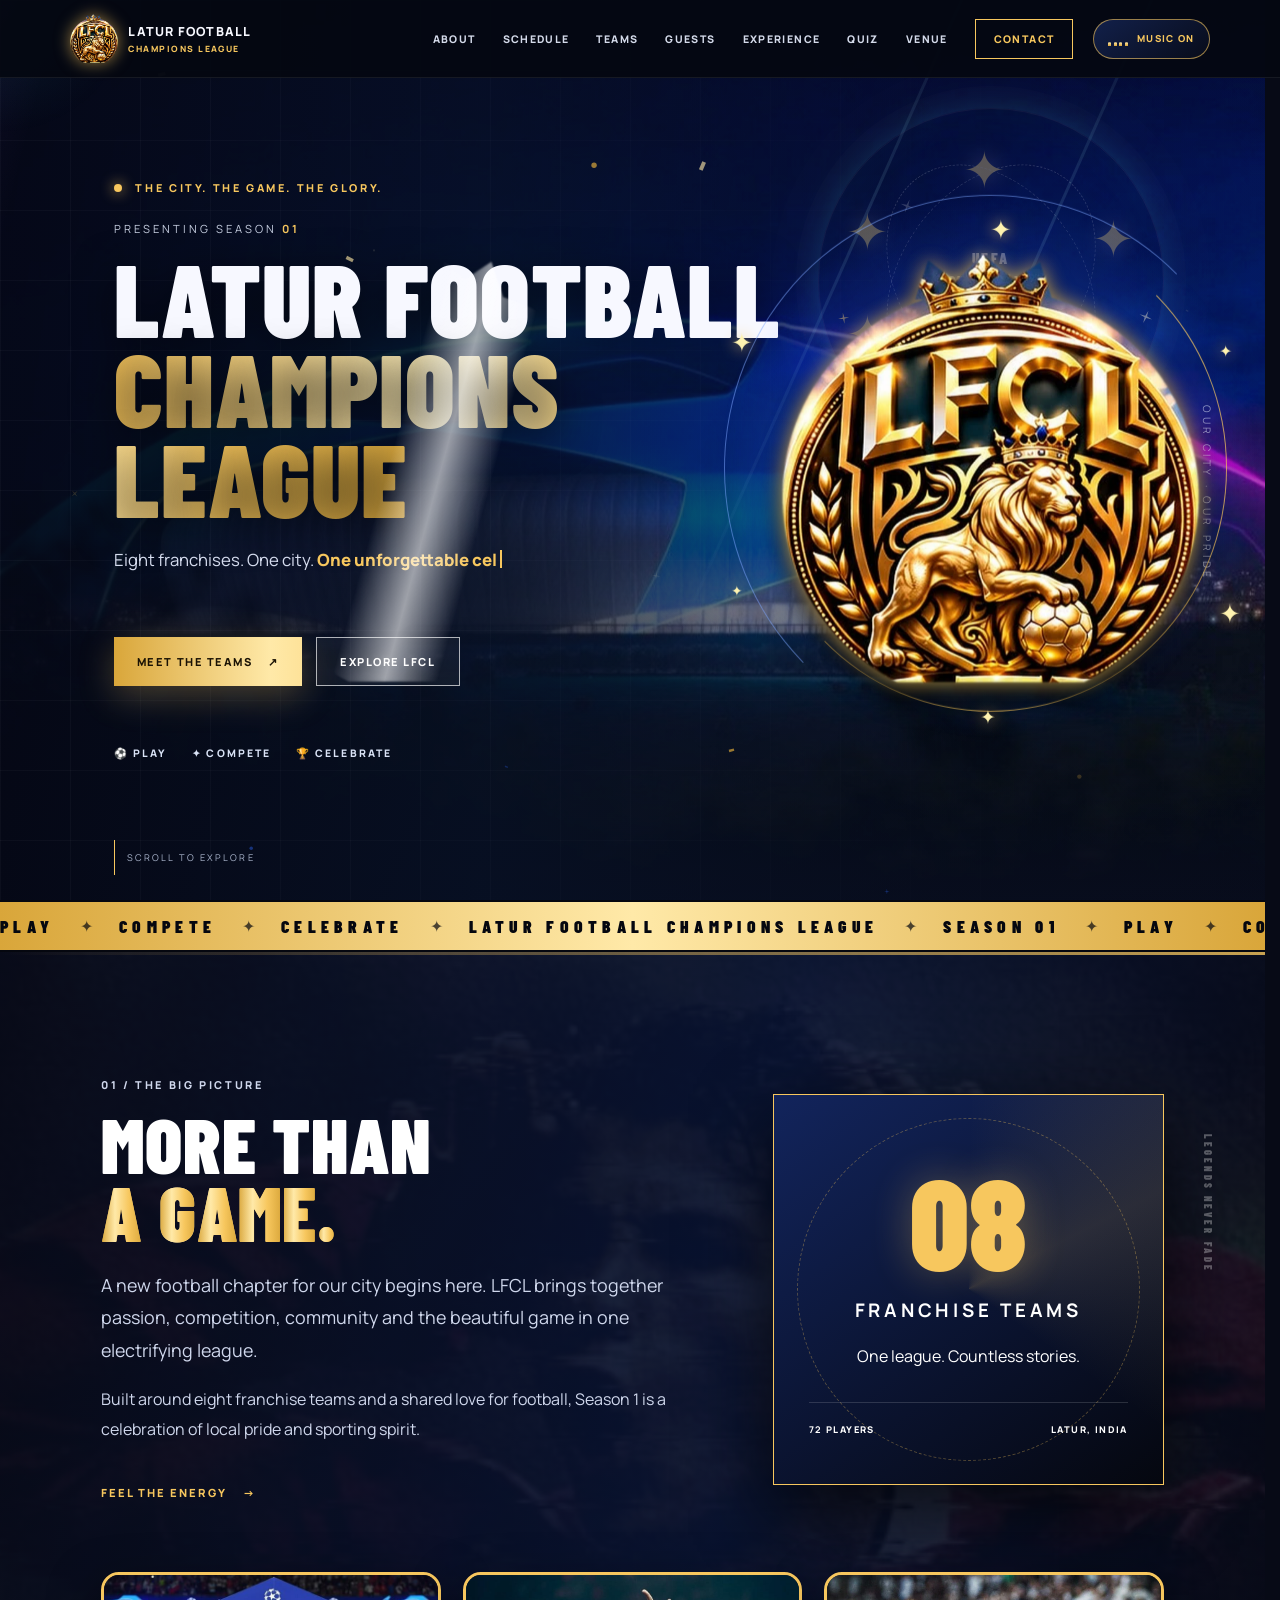
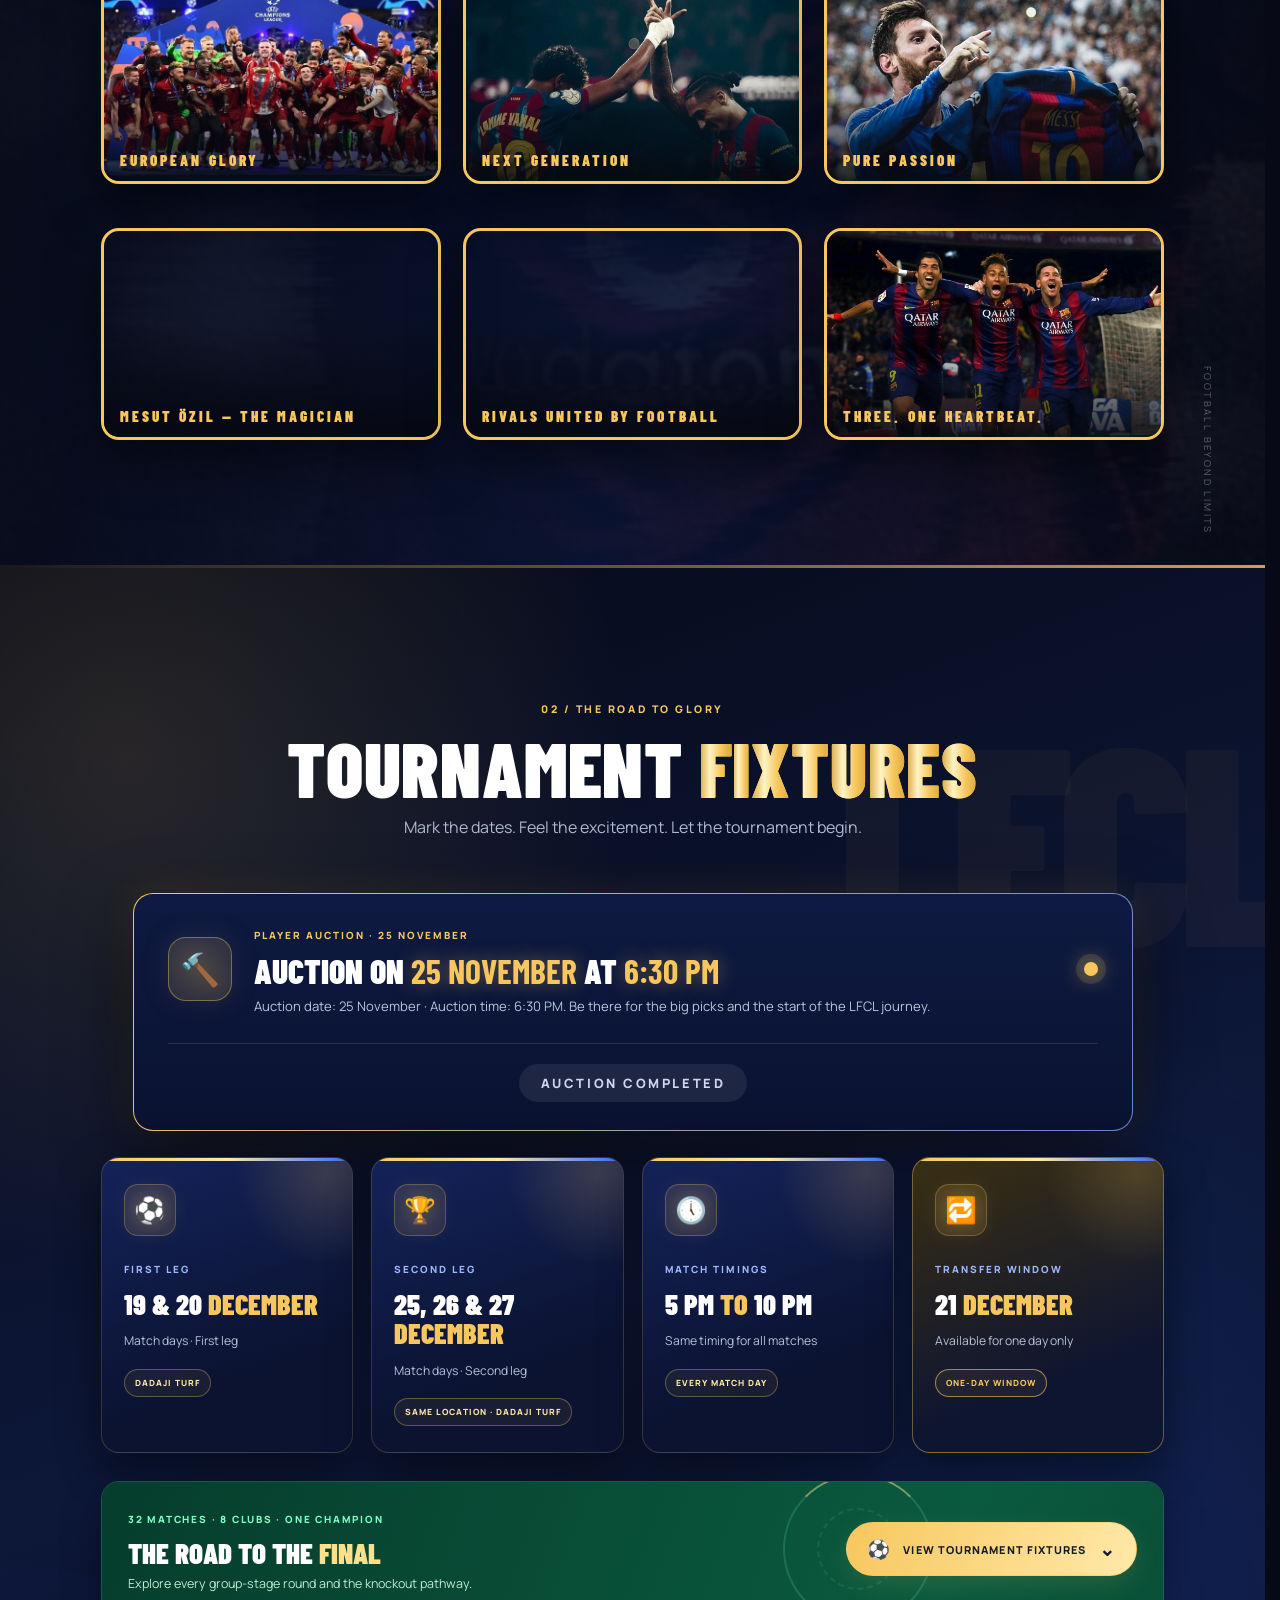
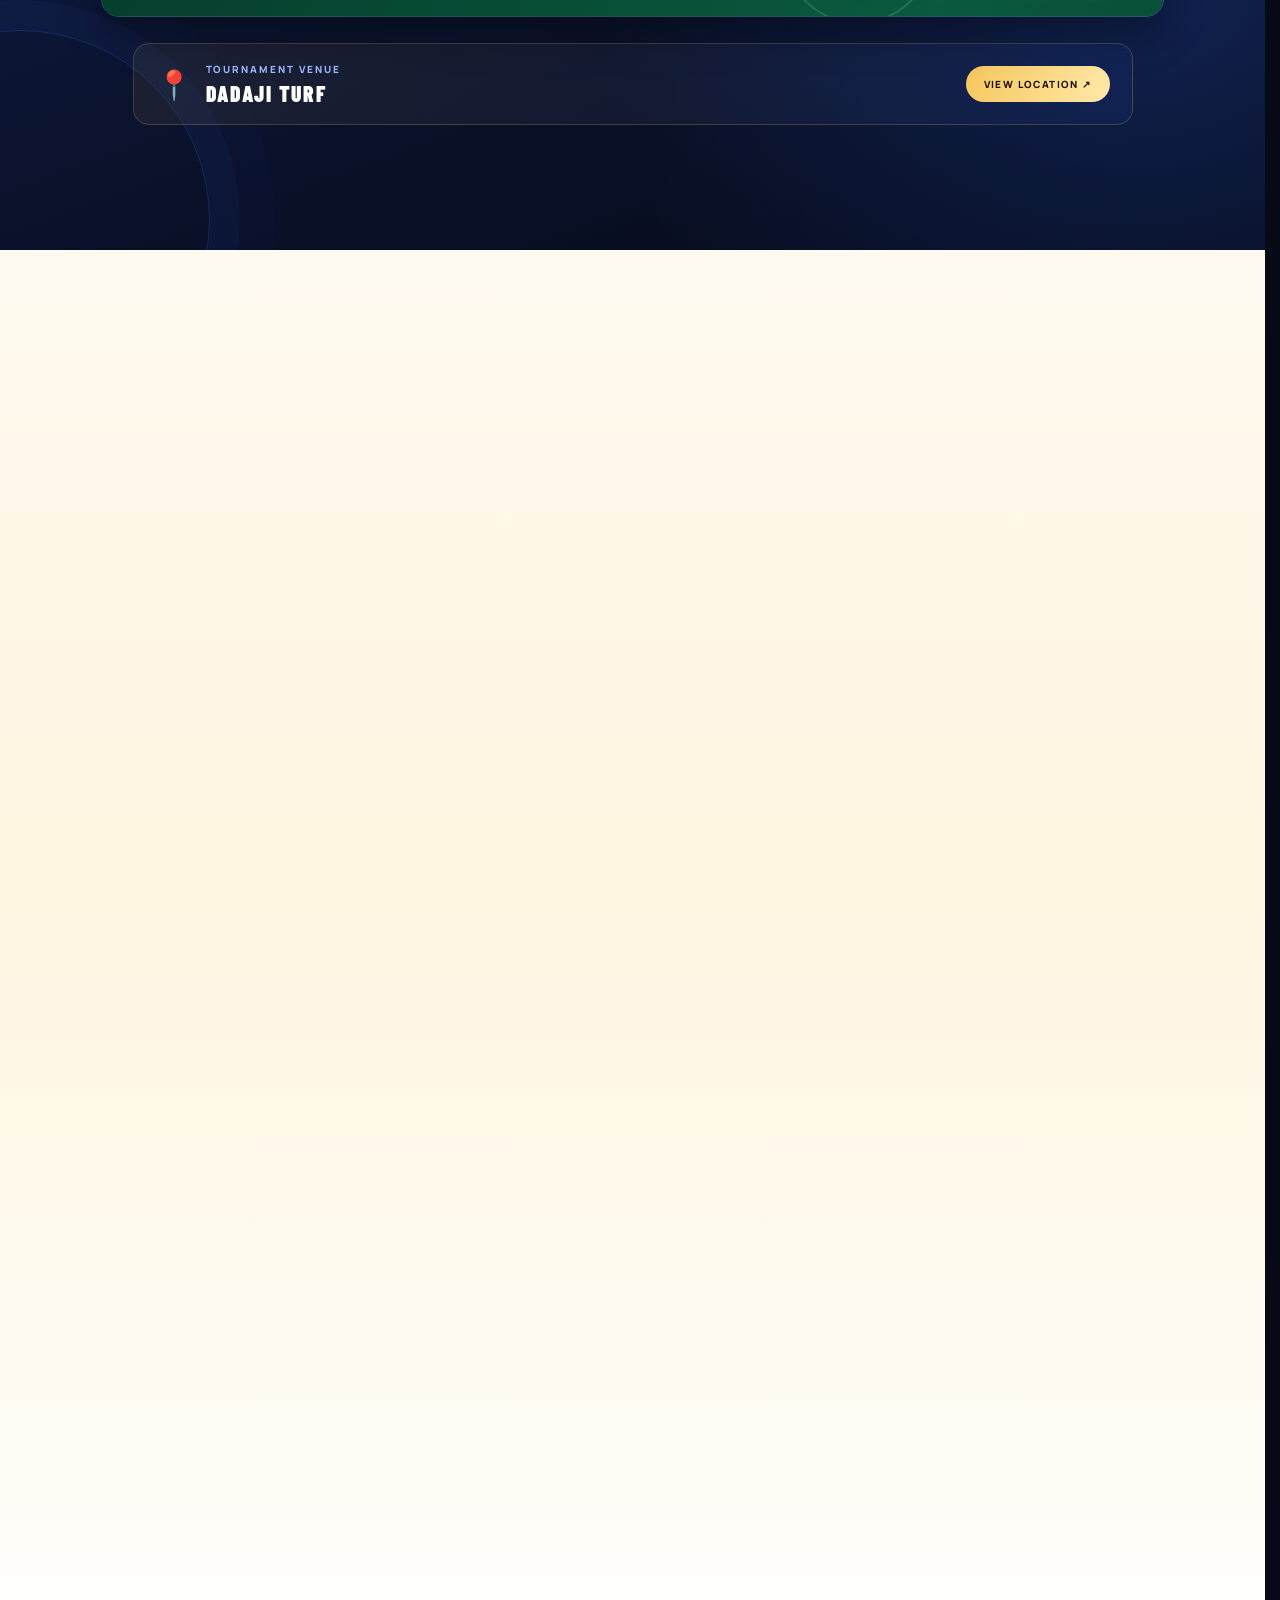
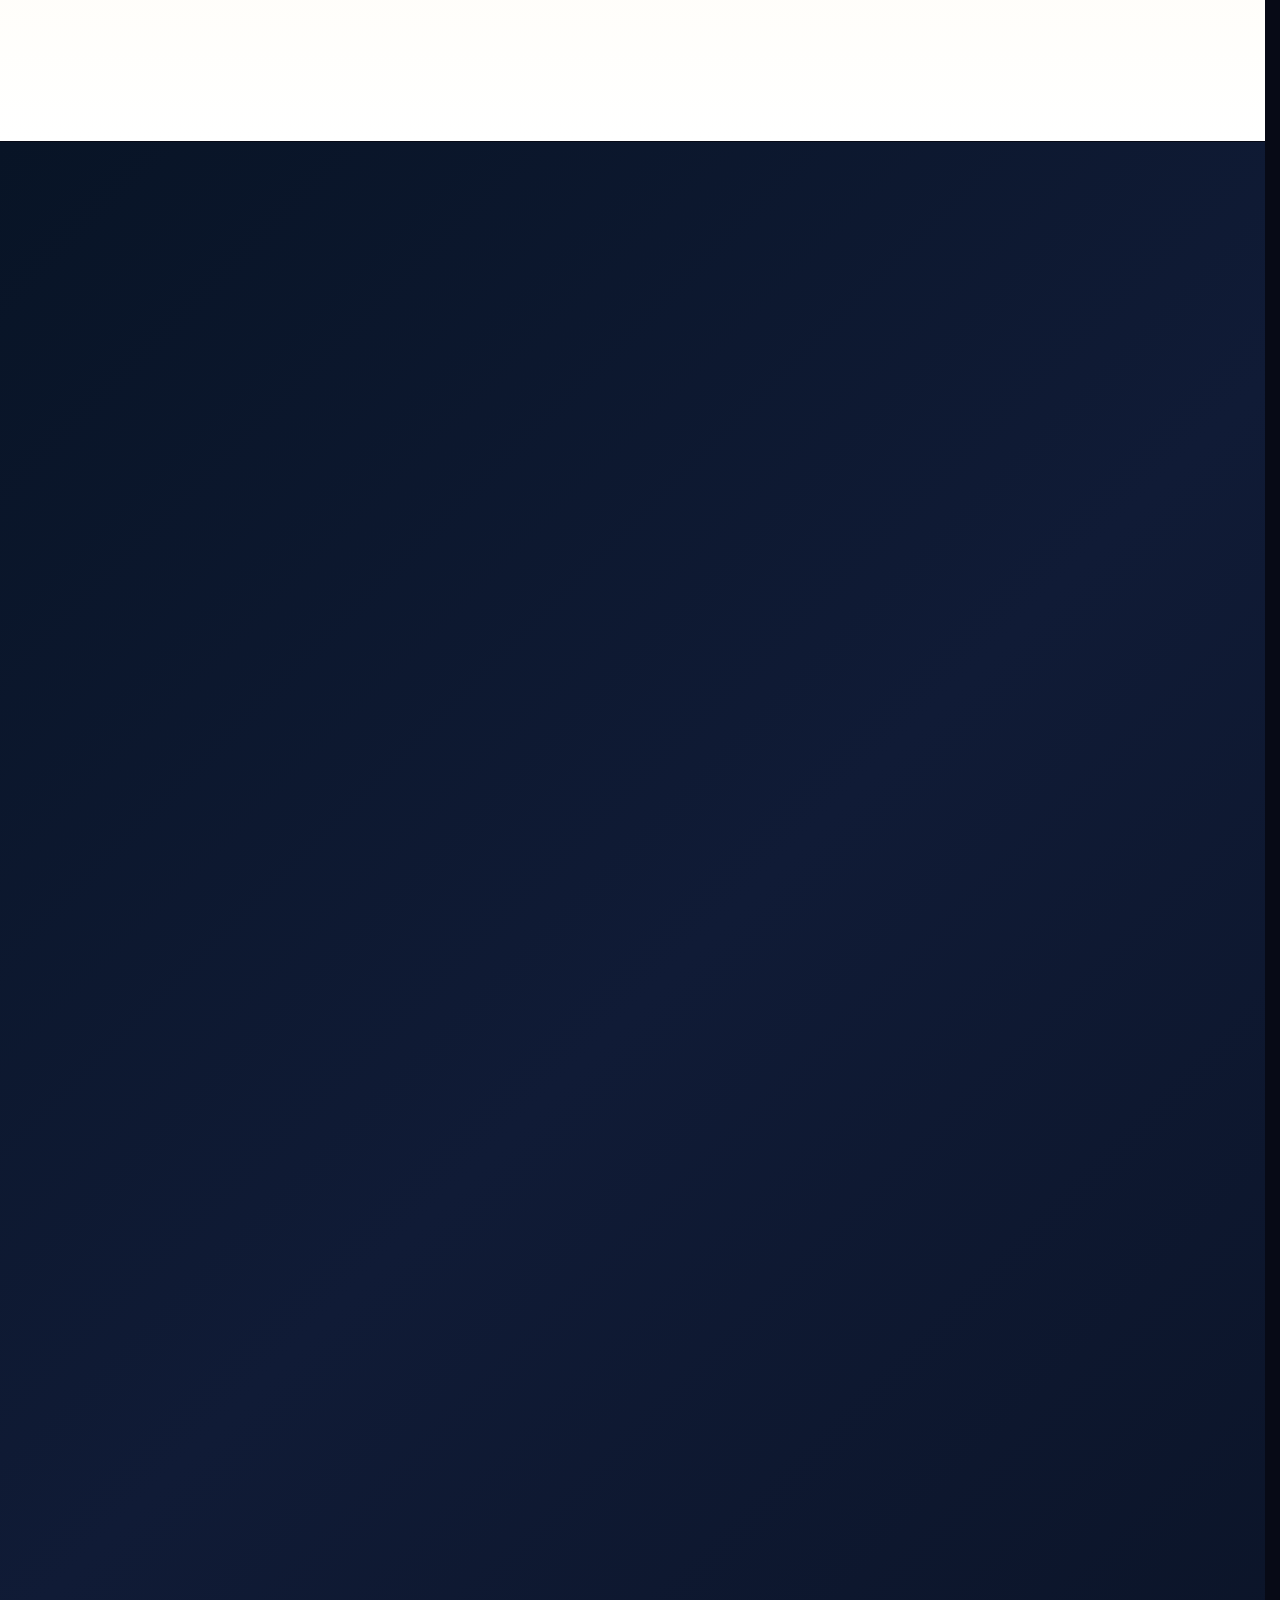
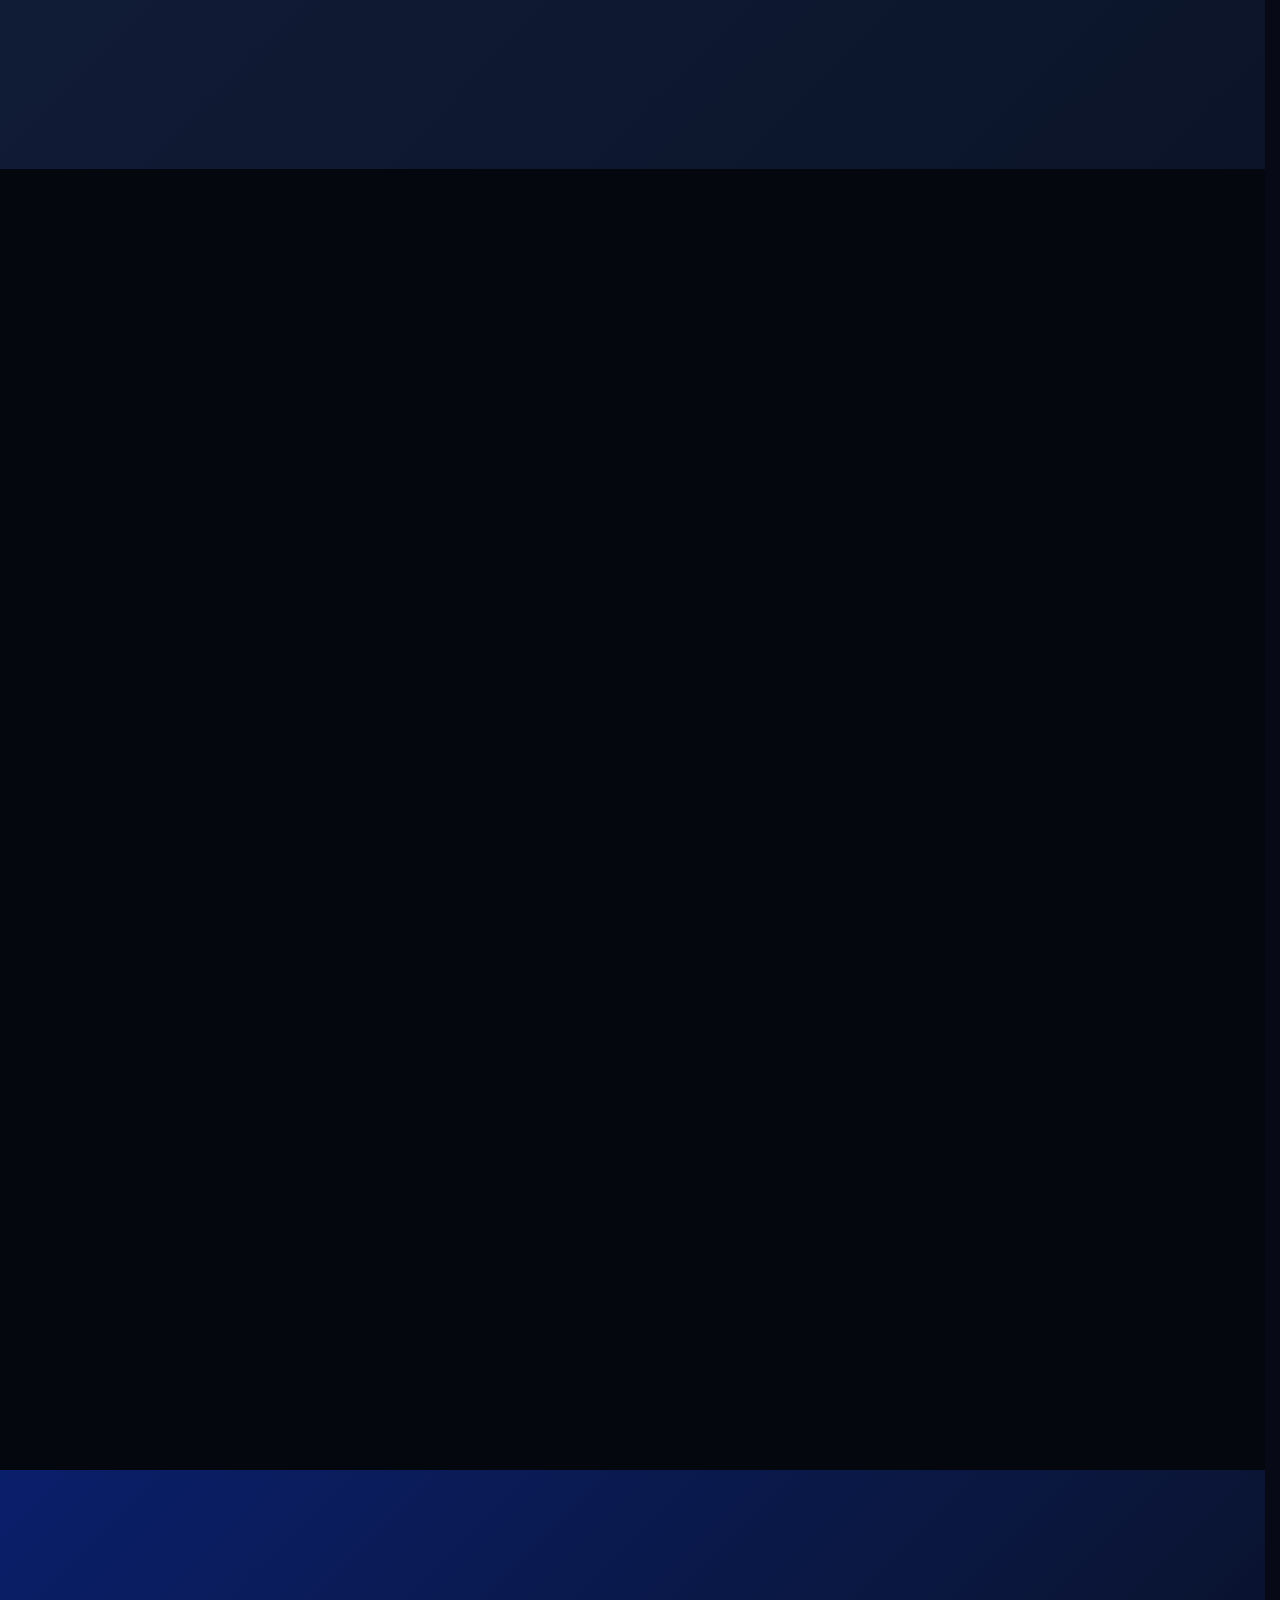
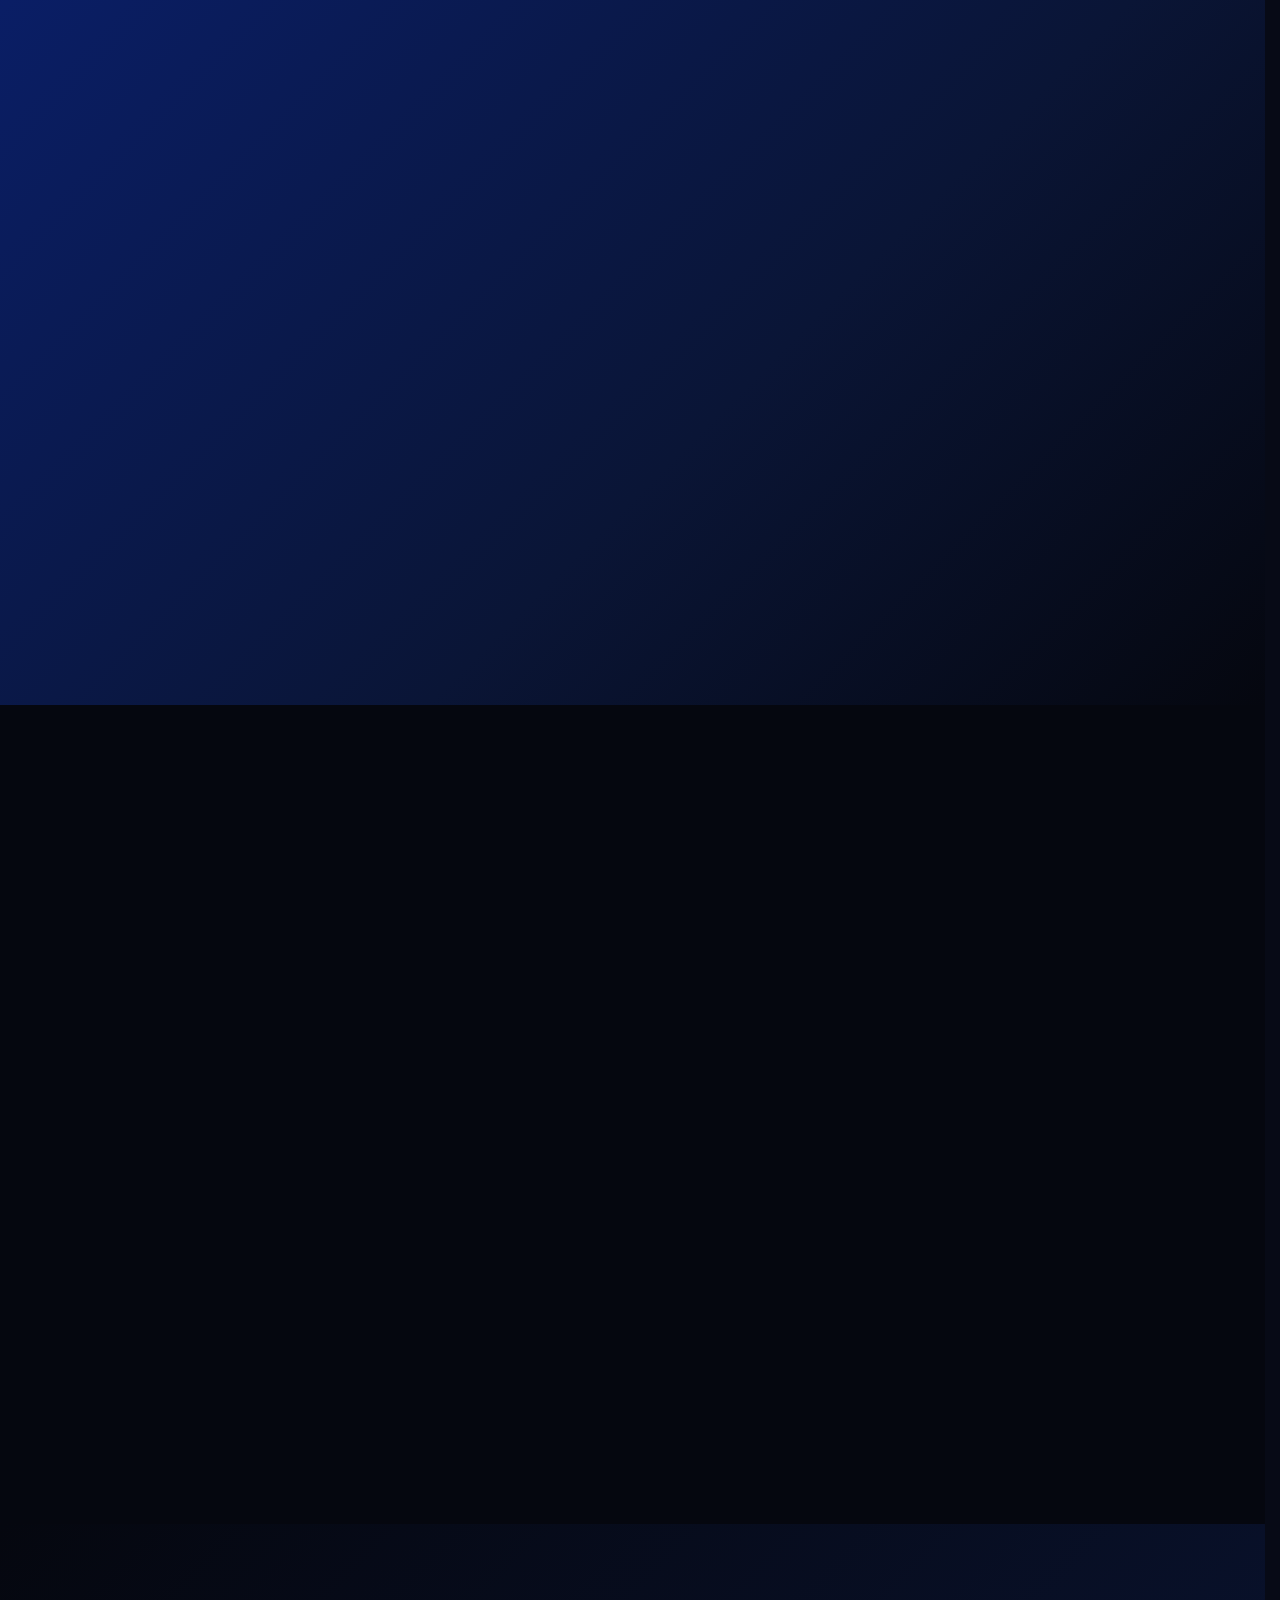
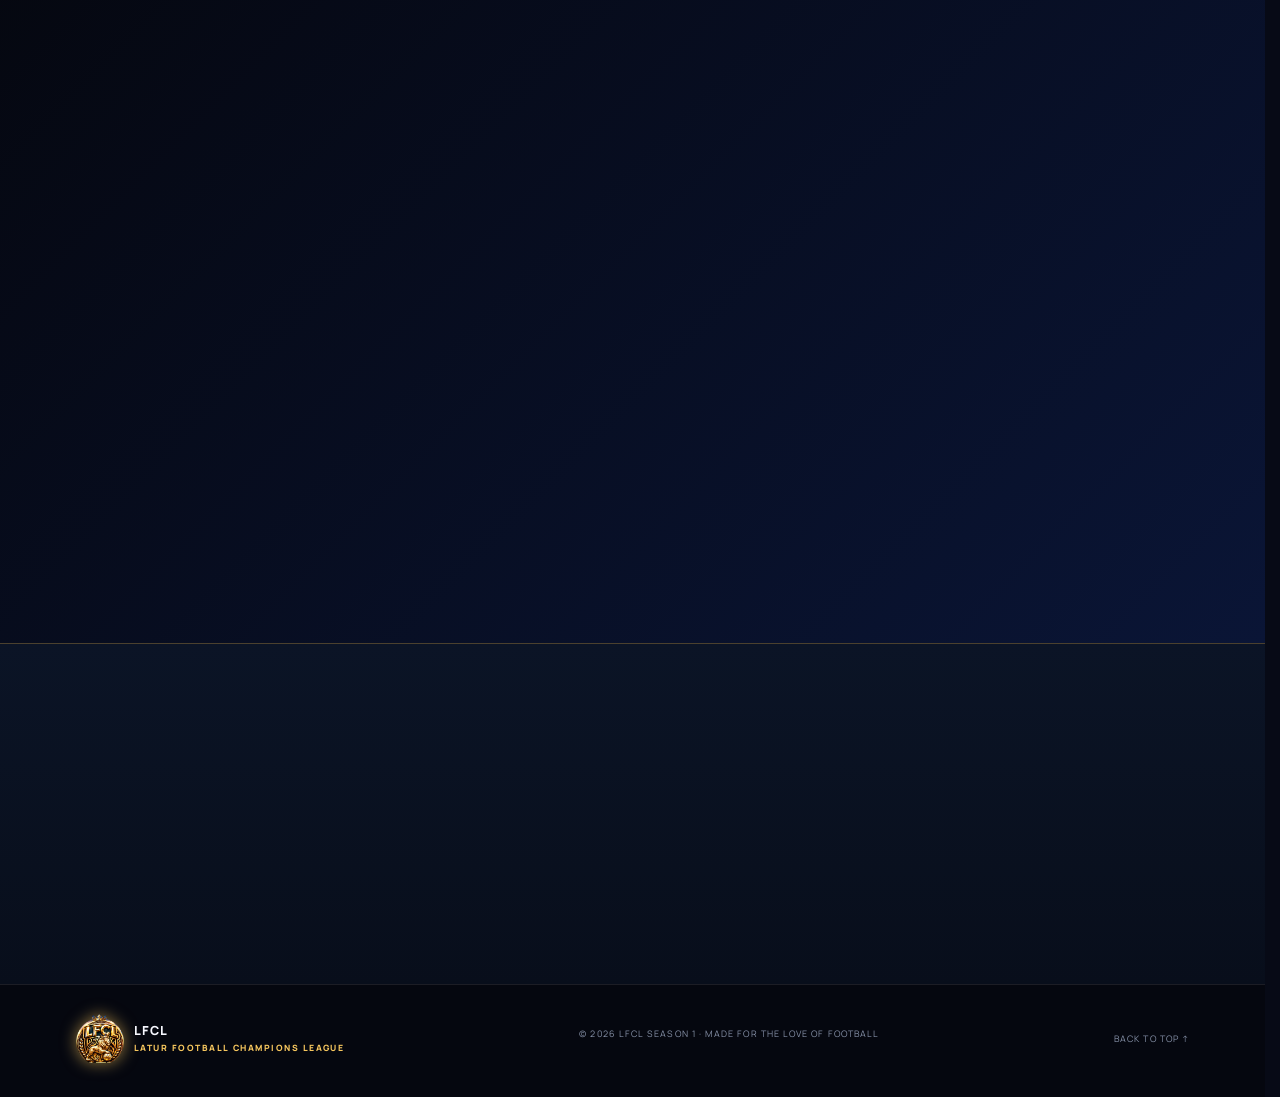
==== commit 4e77fd28: "Update LFCL website" ====
--- a/index.html
+++ b/index.html
@@ -76,9 +76,6 @@
       <div class="loader-gate" id="loaderGate" hidden>
         <button class="loader-enter" id="loaderEnter" type="button">
           <span class="le-ico" aria-hidden="true">♪</span> ENTER WITH MUSIC
-        </button>
-        <button class="loader-skip" id="loaderSkip" type="button">
-          enter without sound
         </button>
       </div>
     </div>
--- a/style.css
+++ b/style.css
@@ -150,3 +150,5 @@
 
 .guest-grid .guest-card:last-child{grid-column:auto;max-width:none;justify-self:stretch}
 .guest-card:nth-child(6) .guest-photo img{object-position:50% 18%}
+
+.loader.gated{cursor:pointer}
